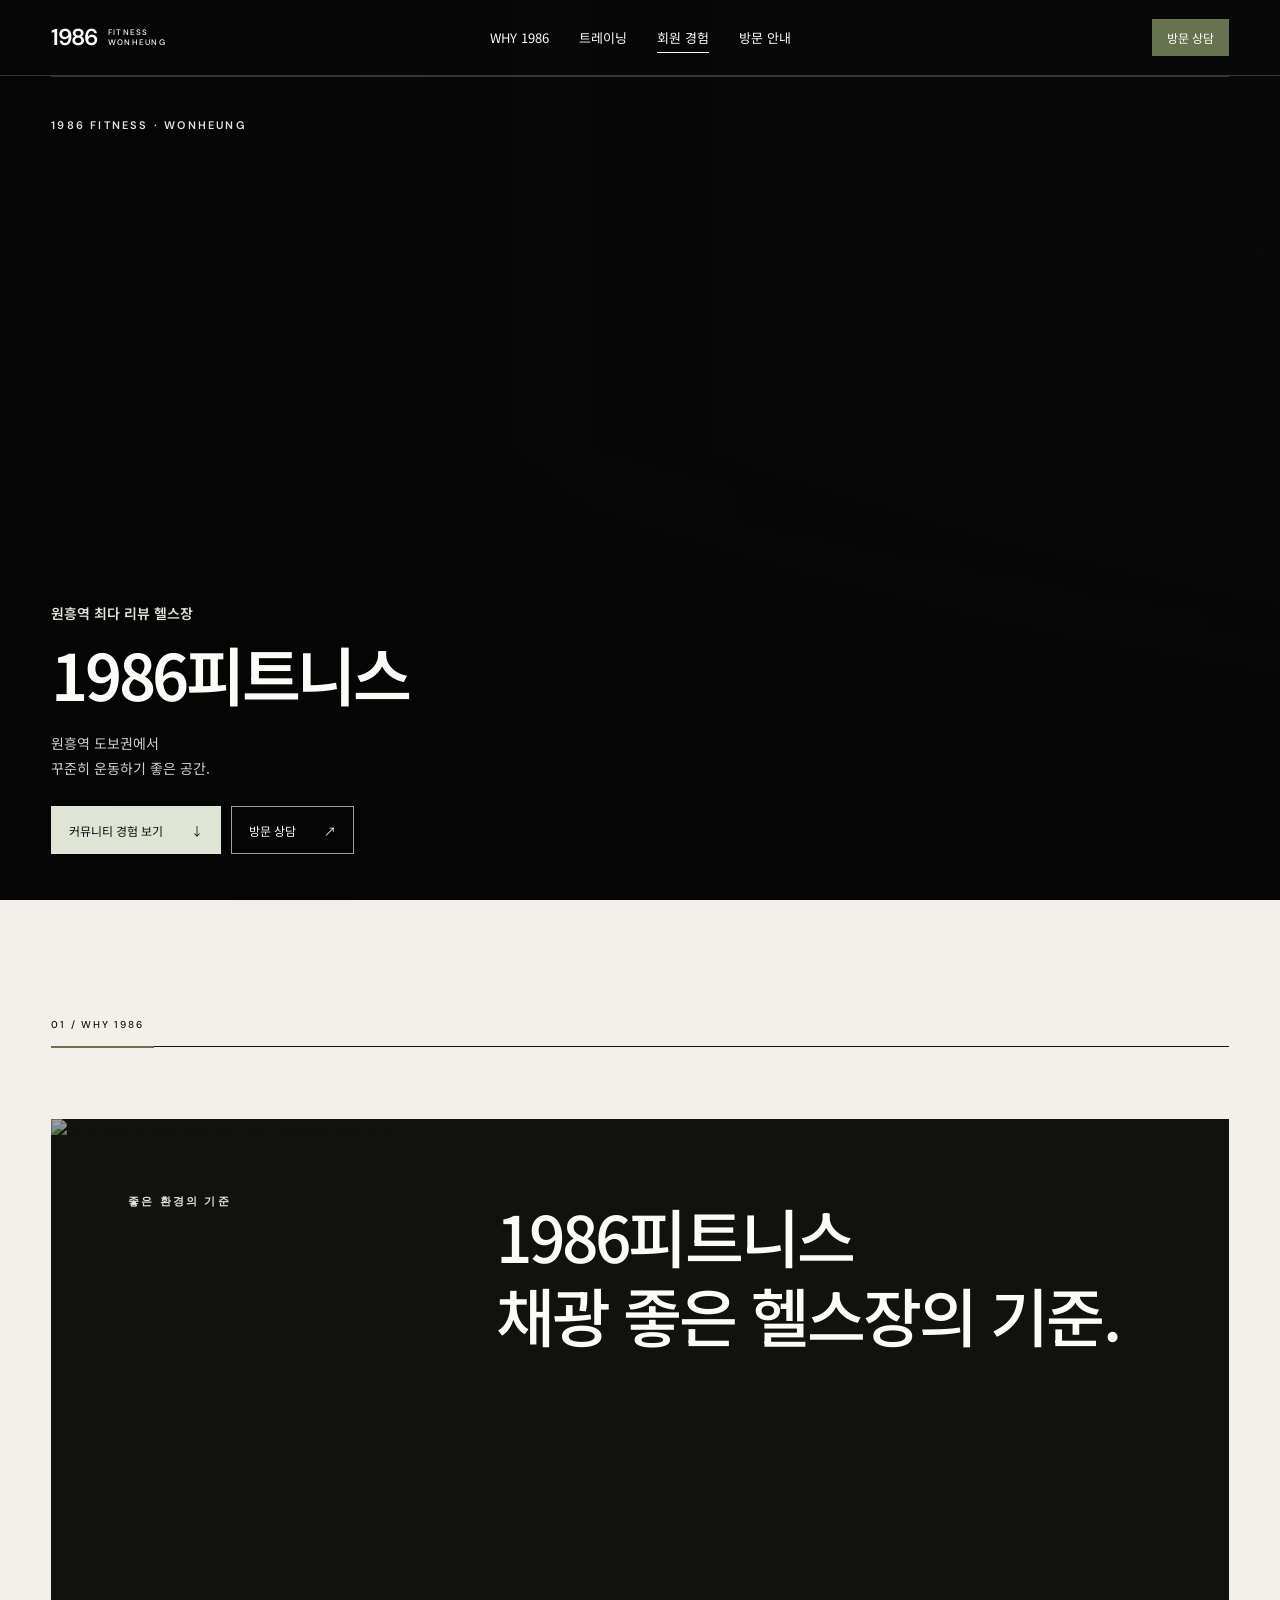
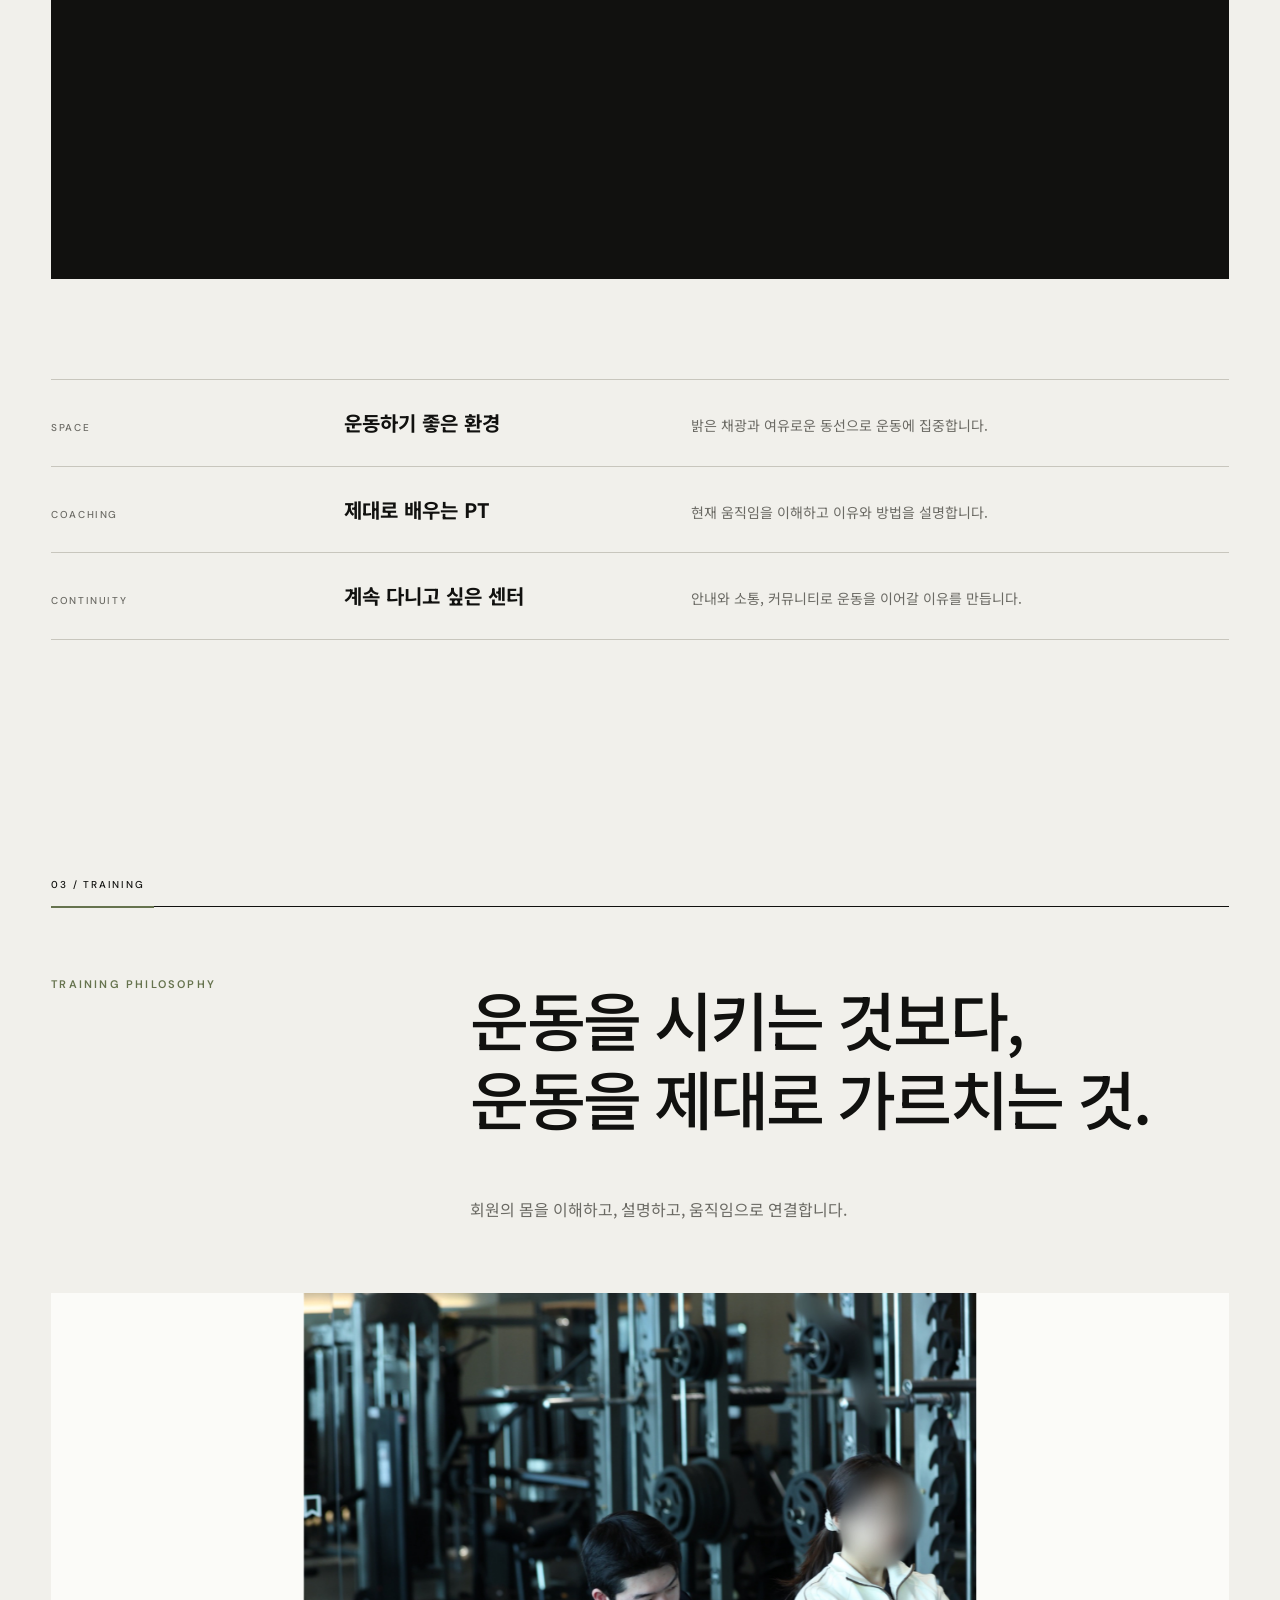
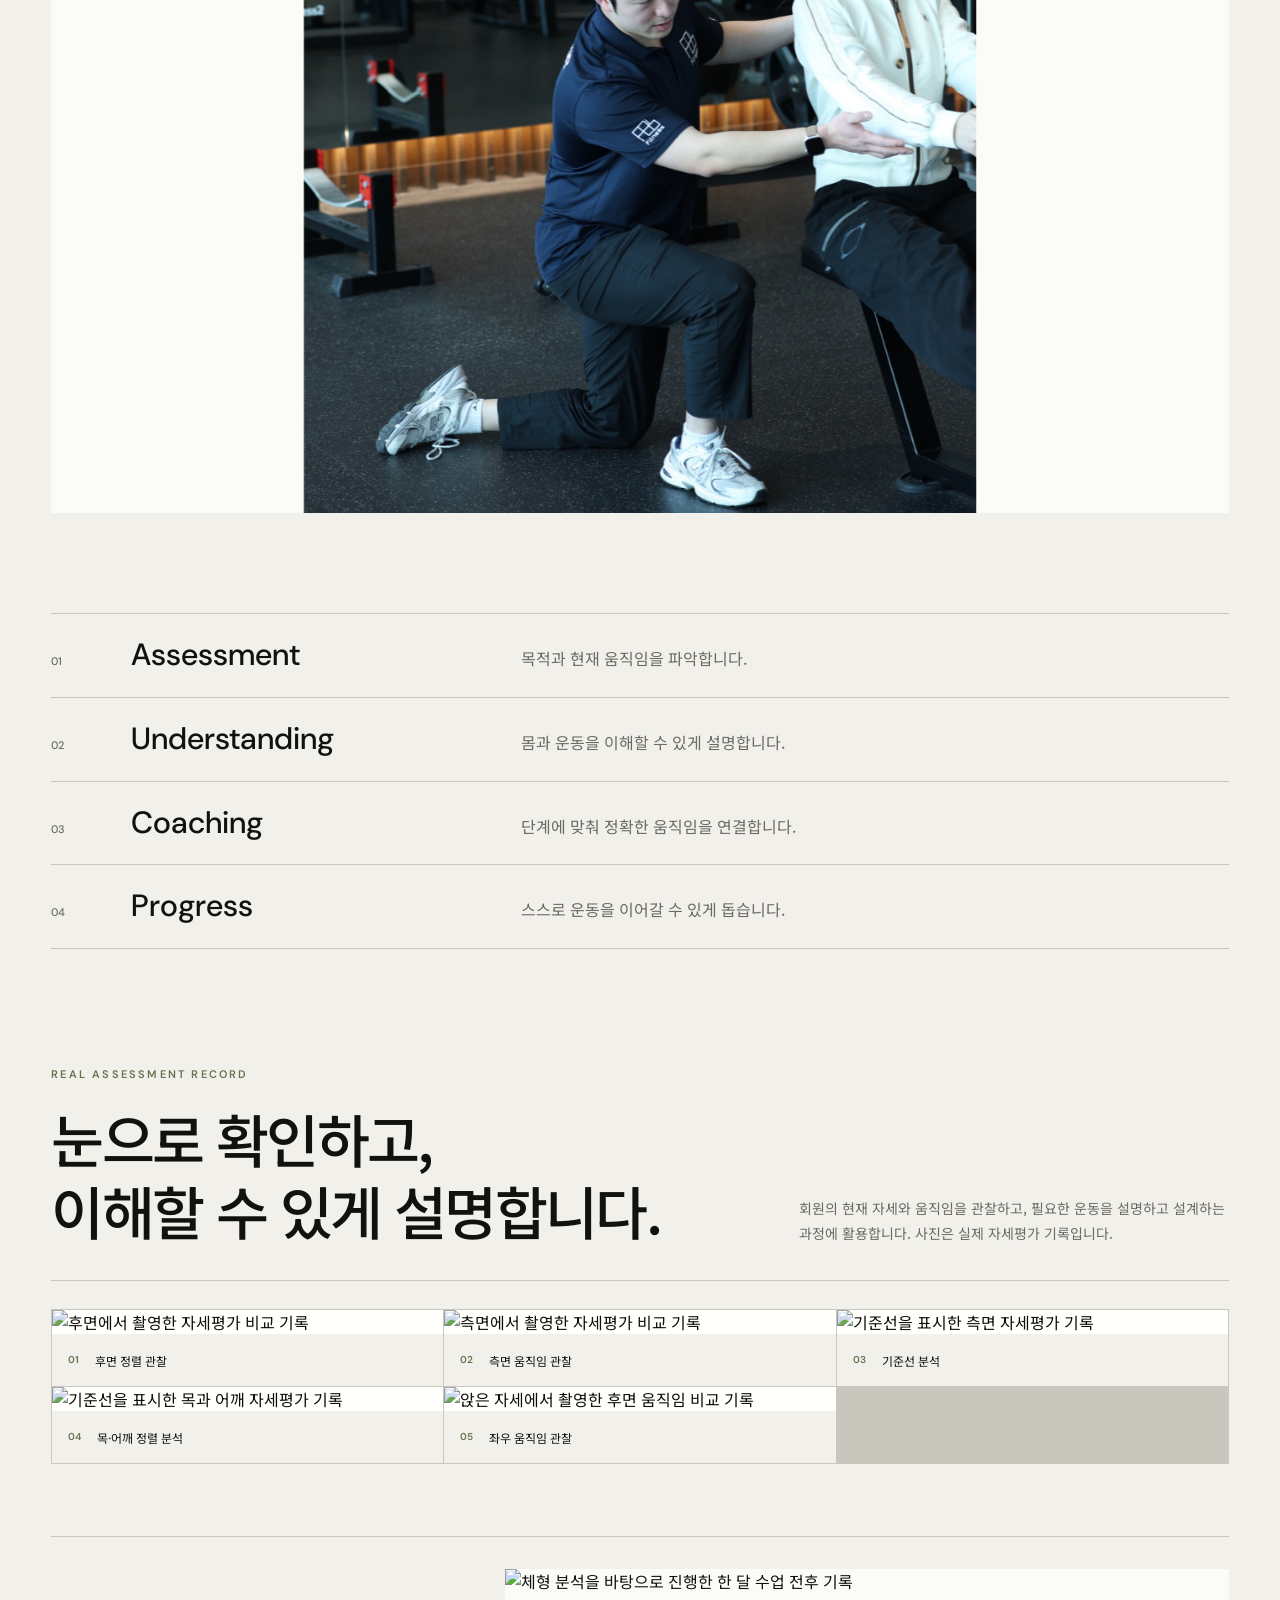
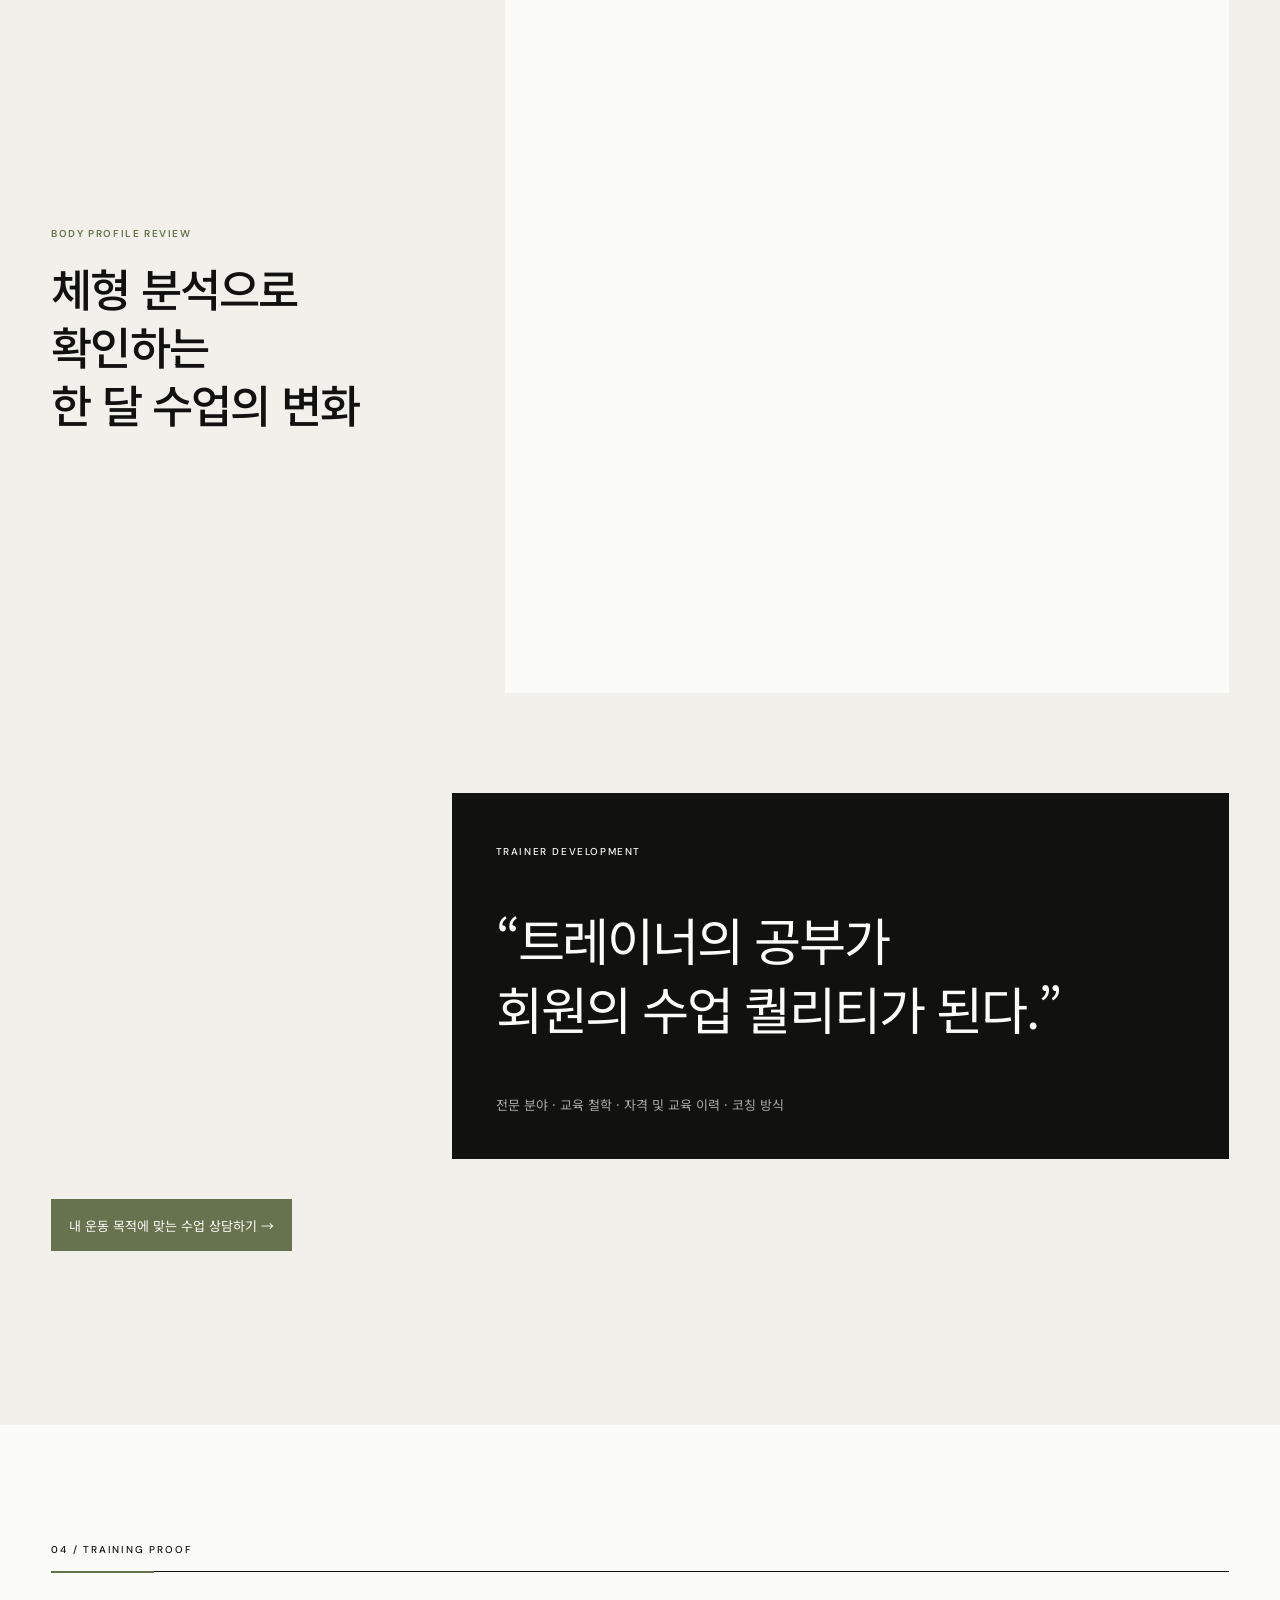
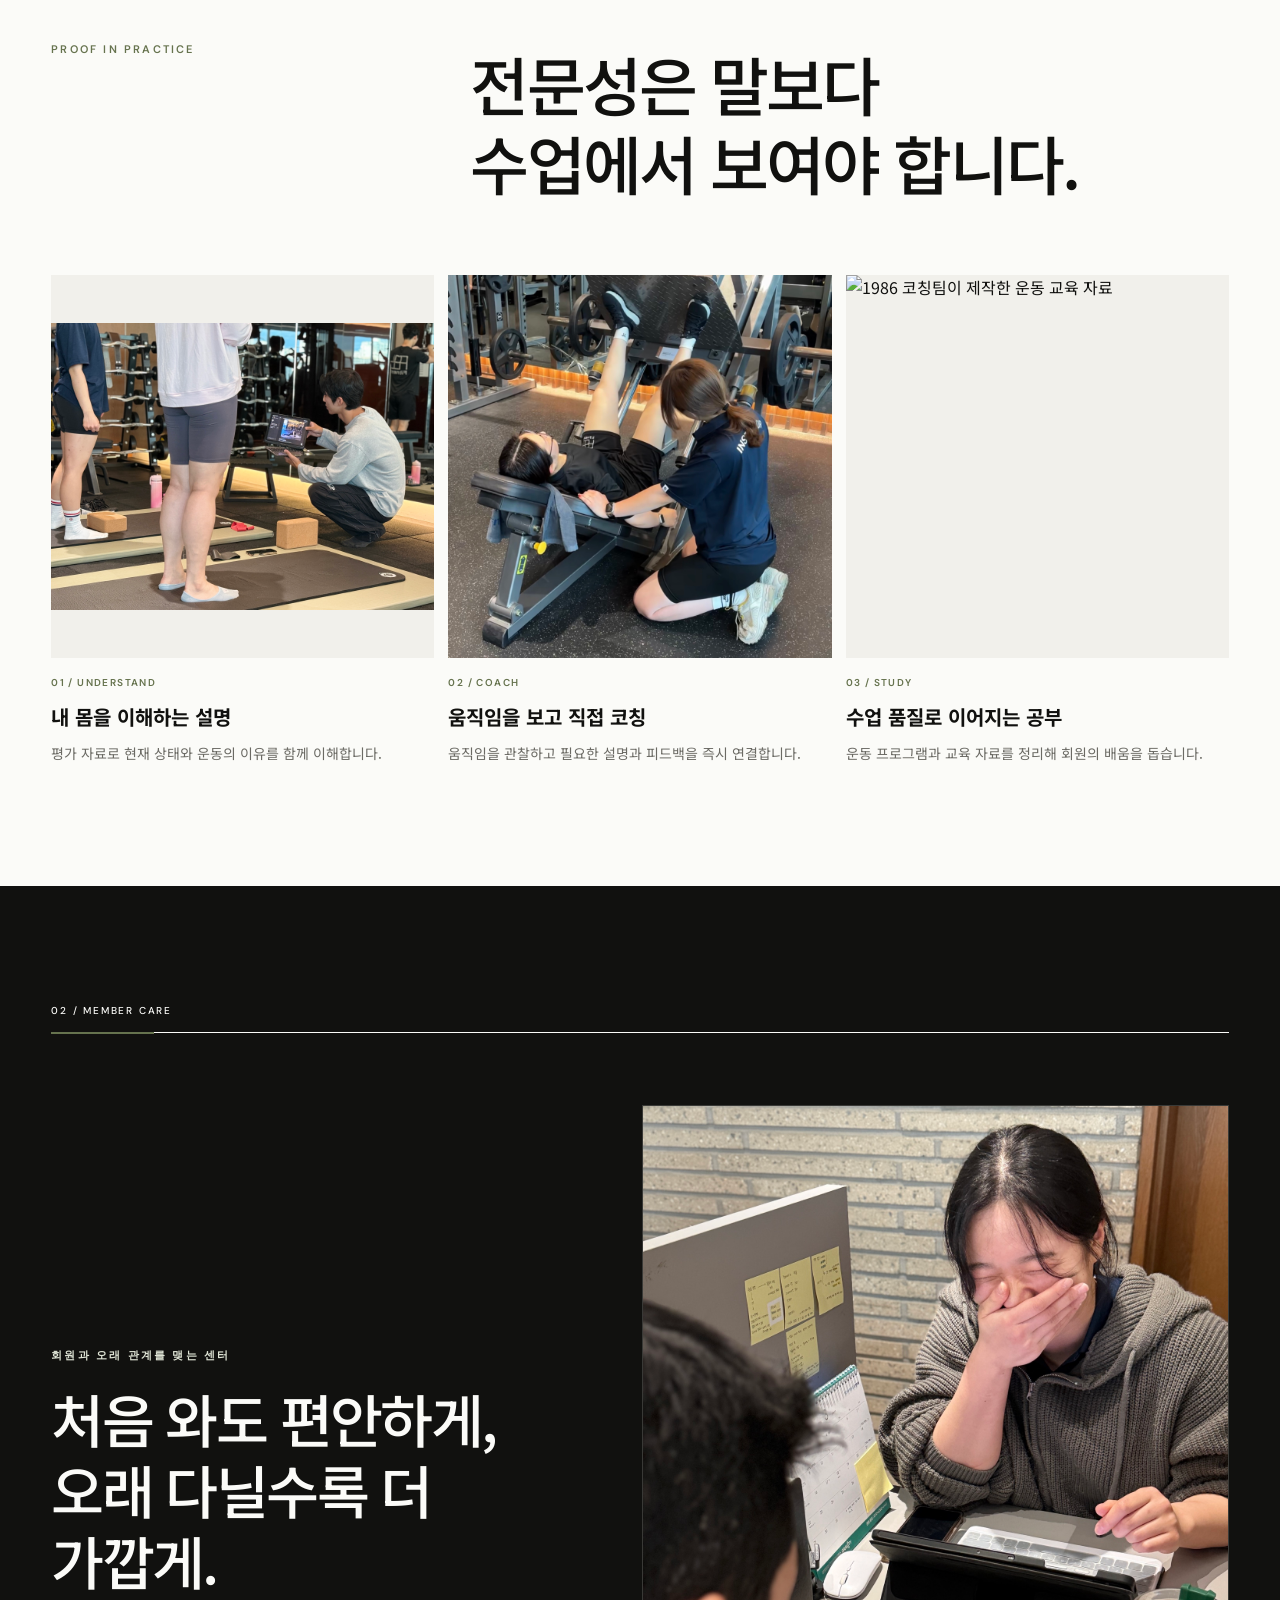
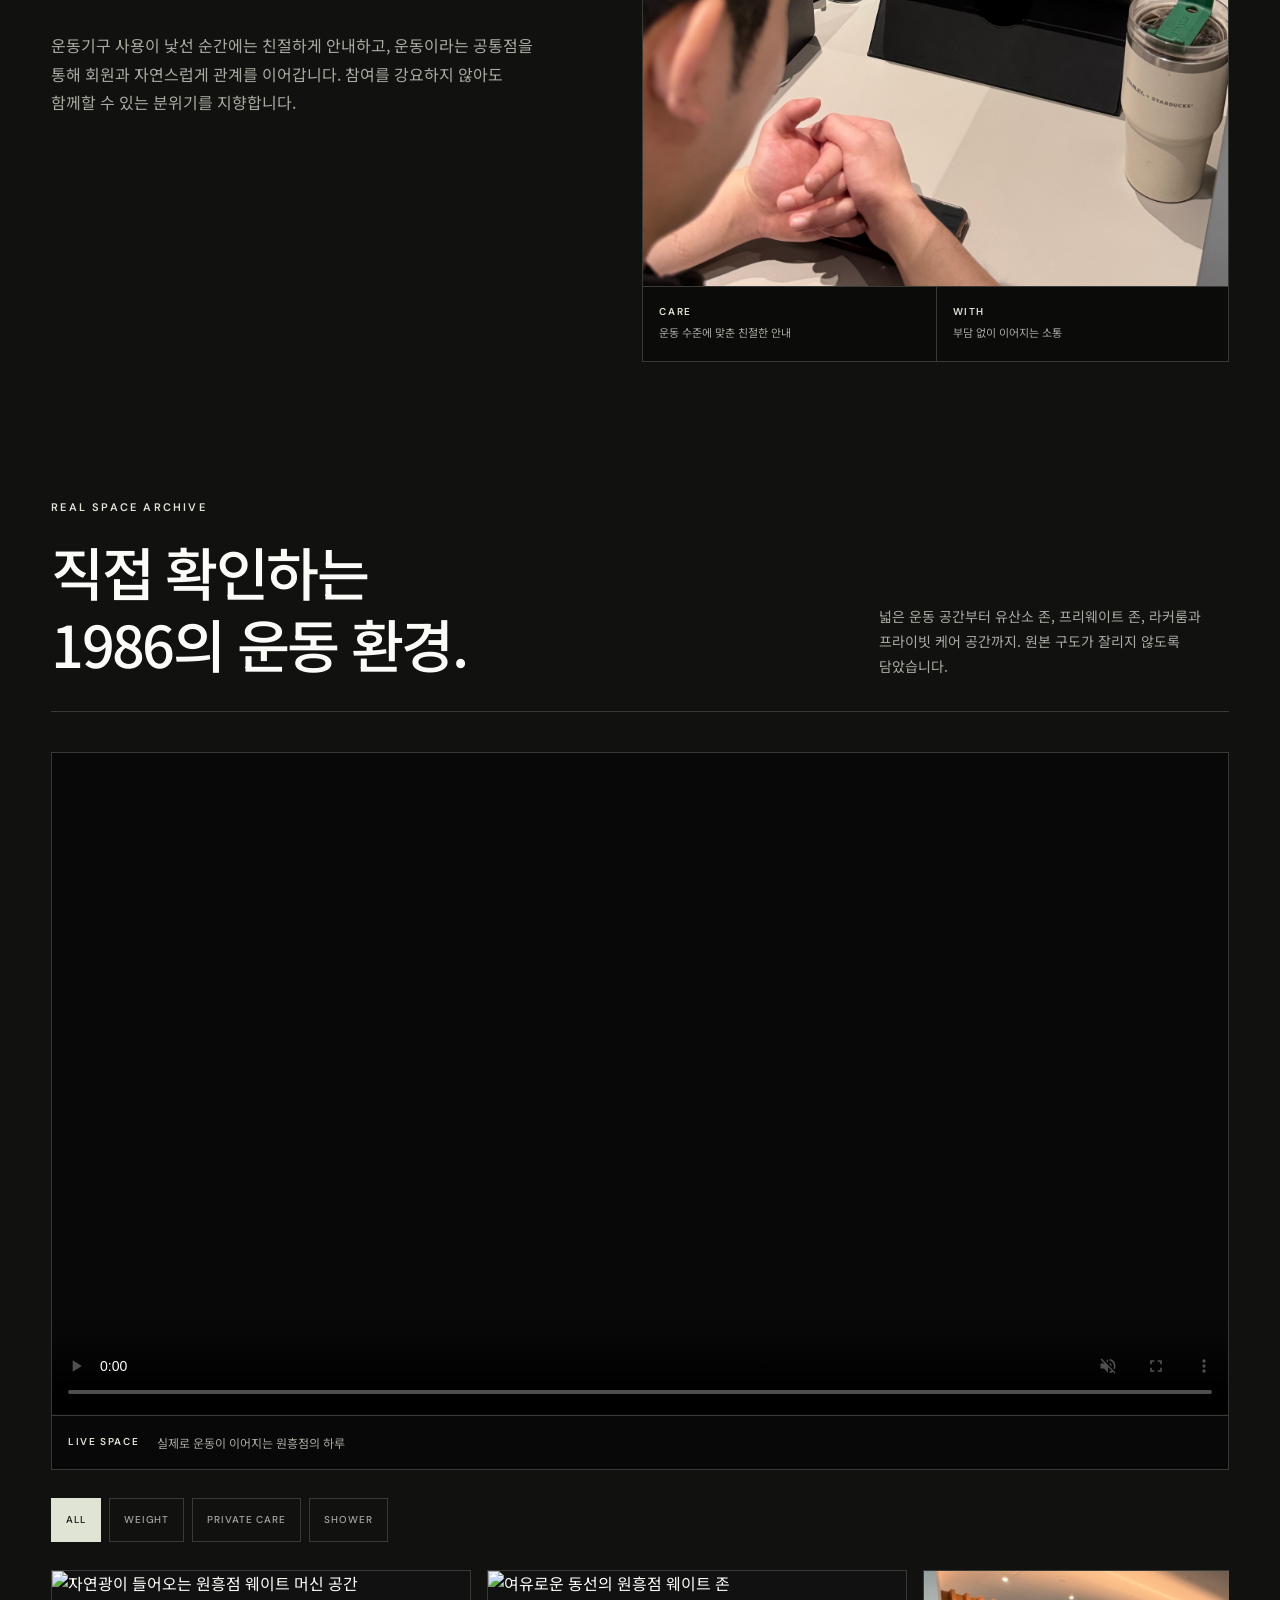
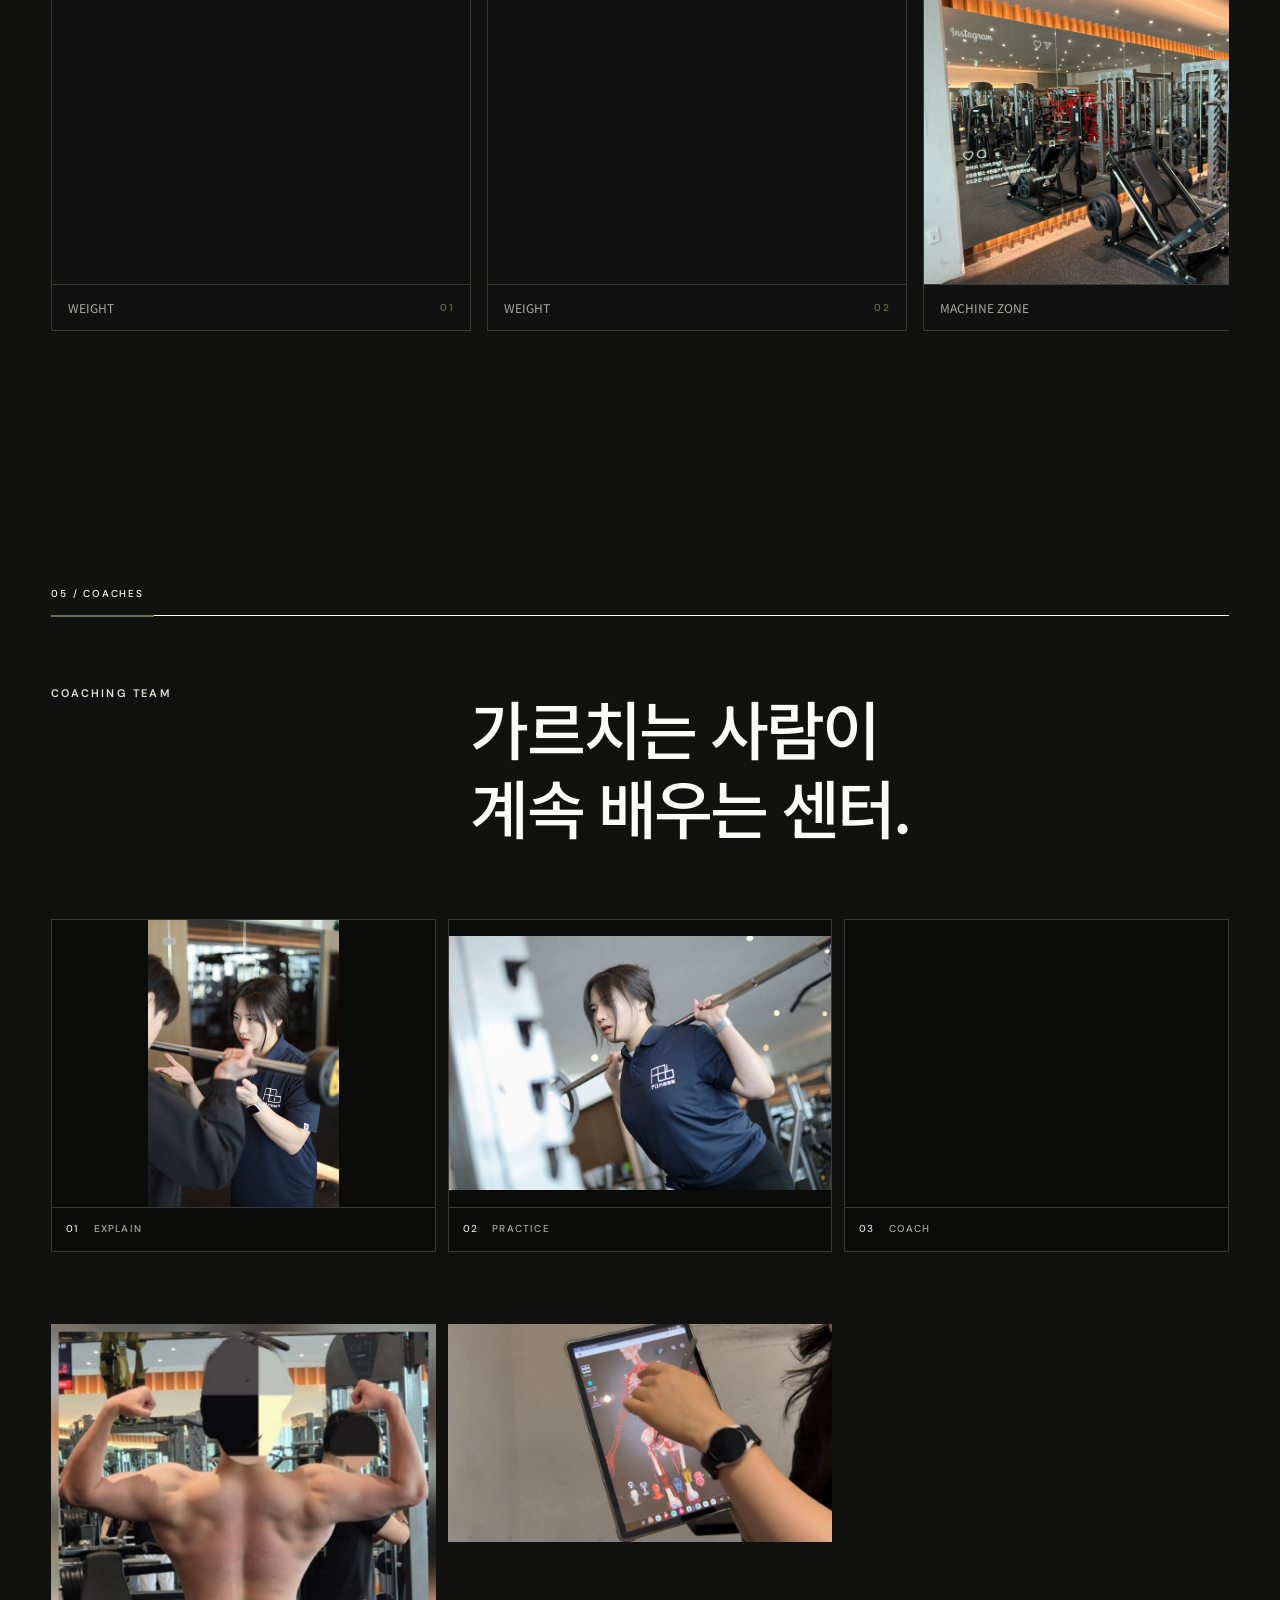
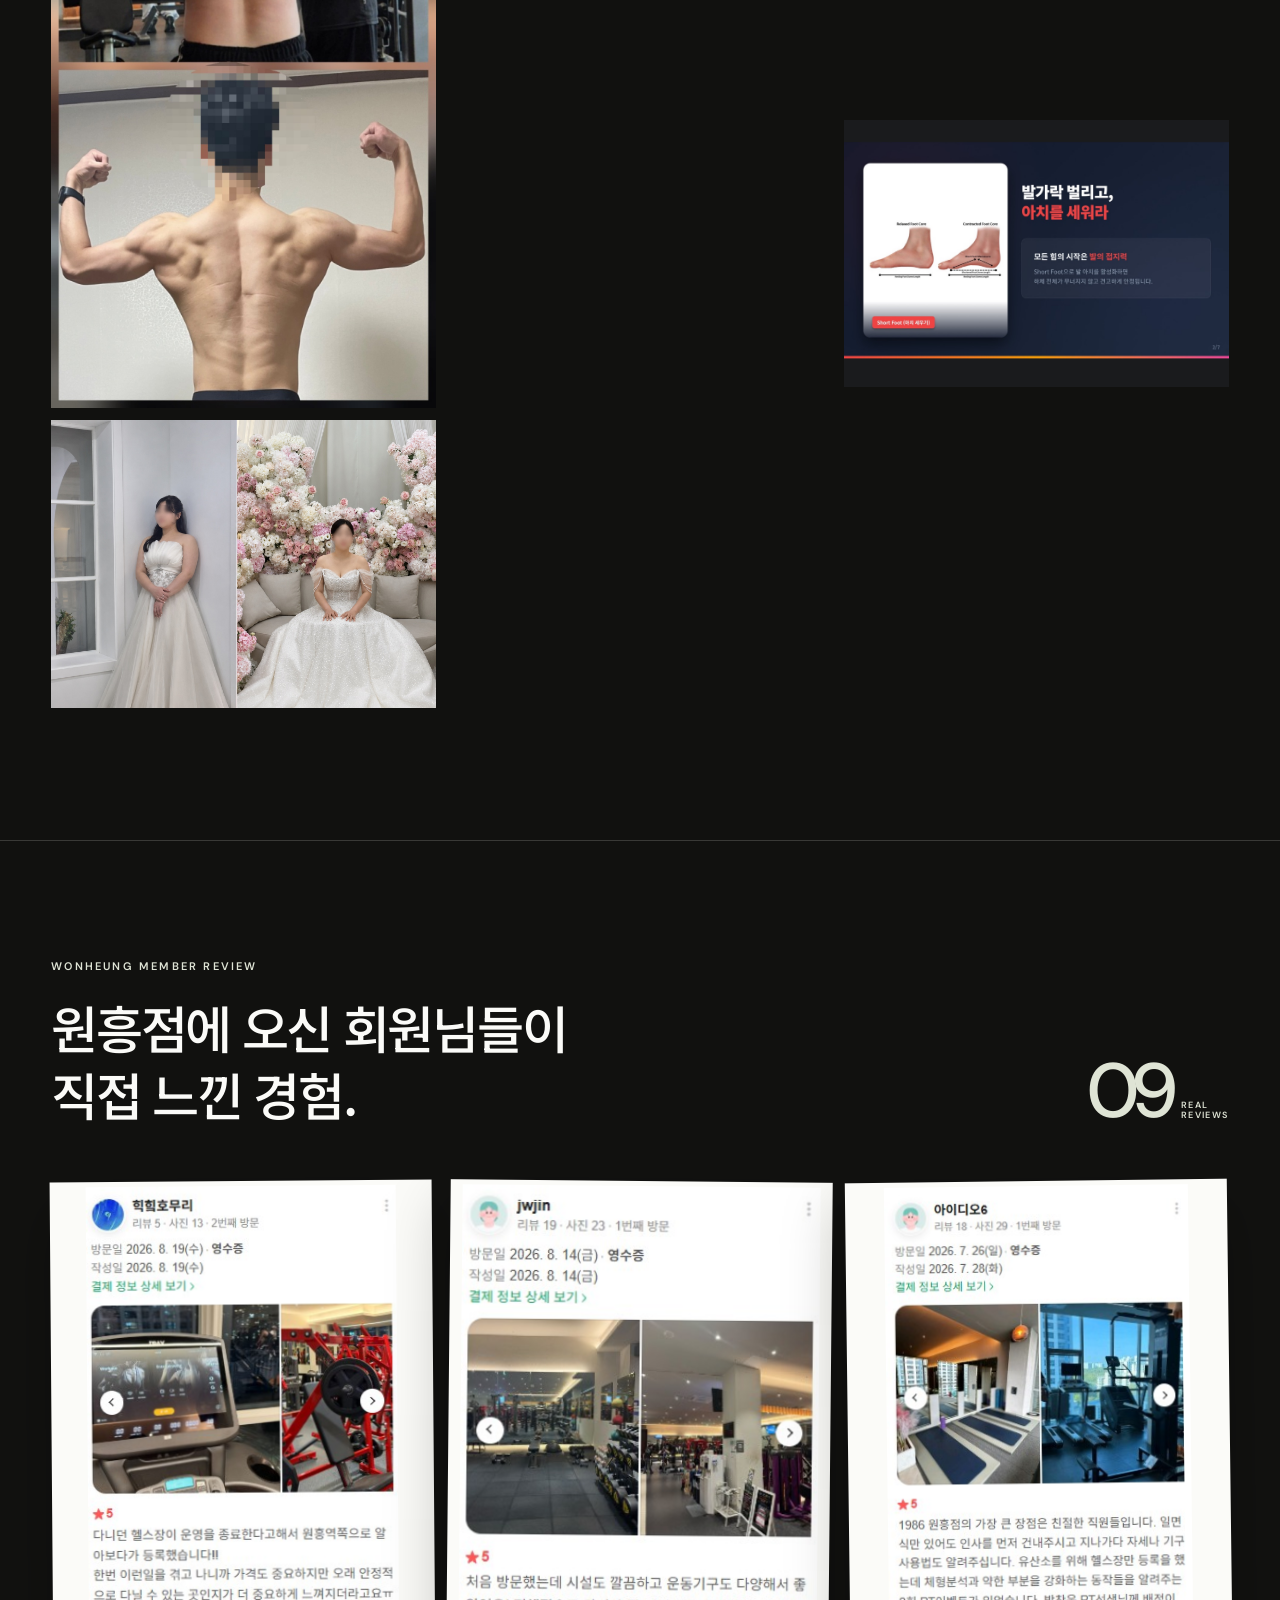
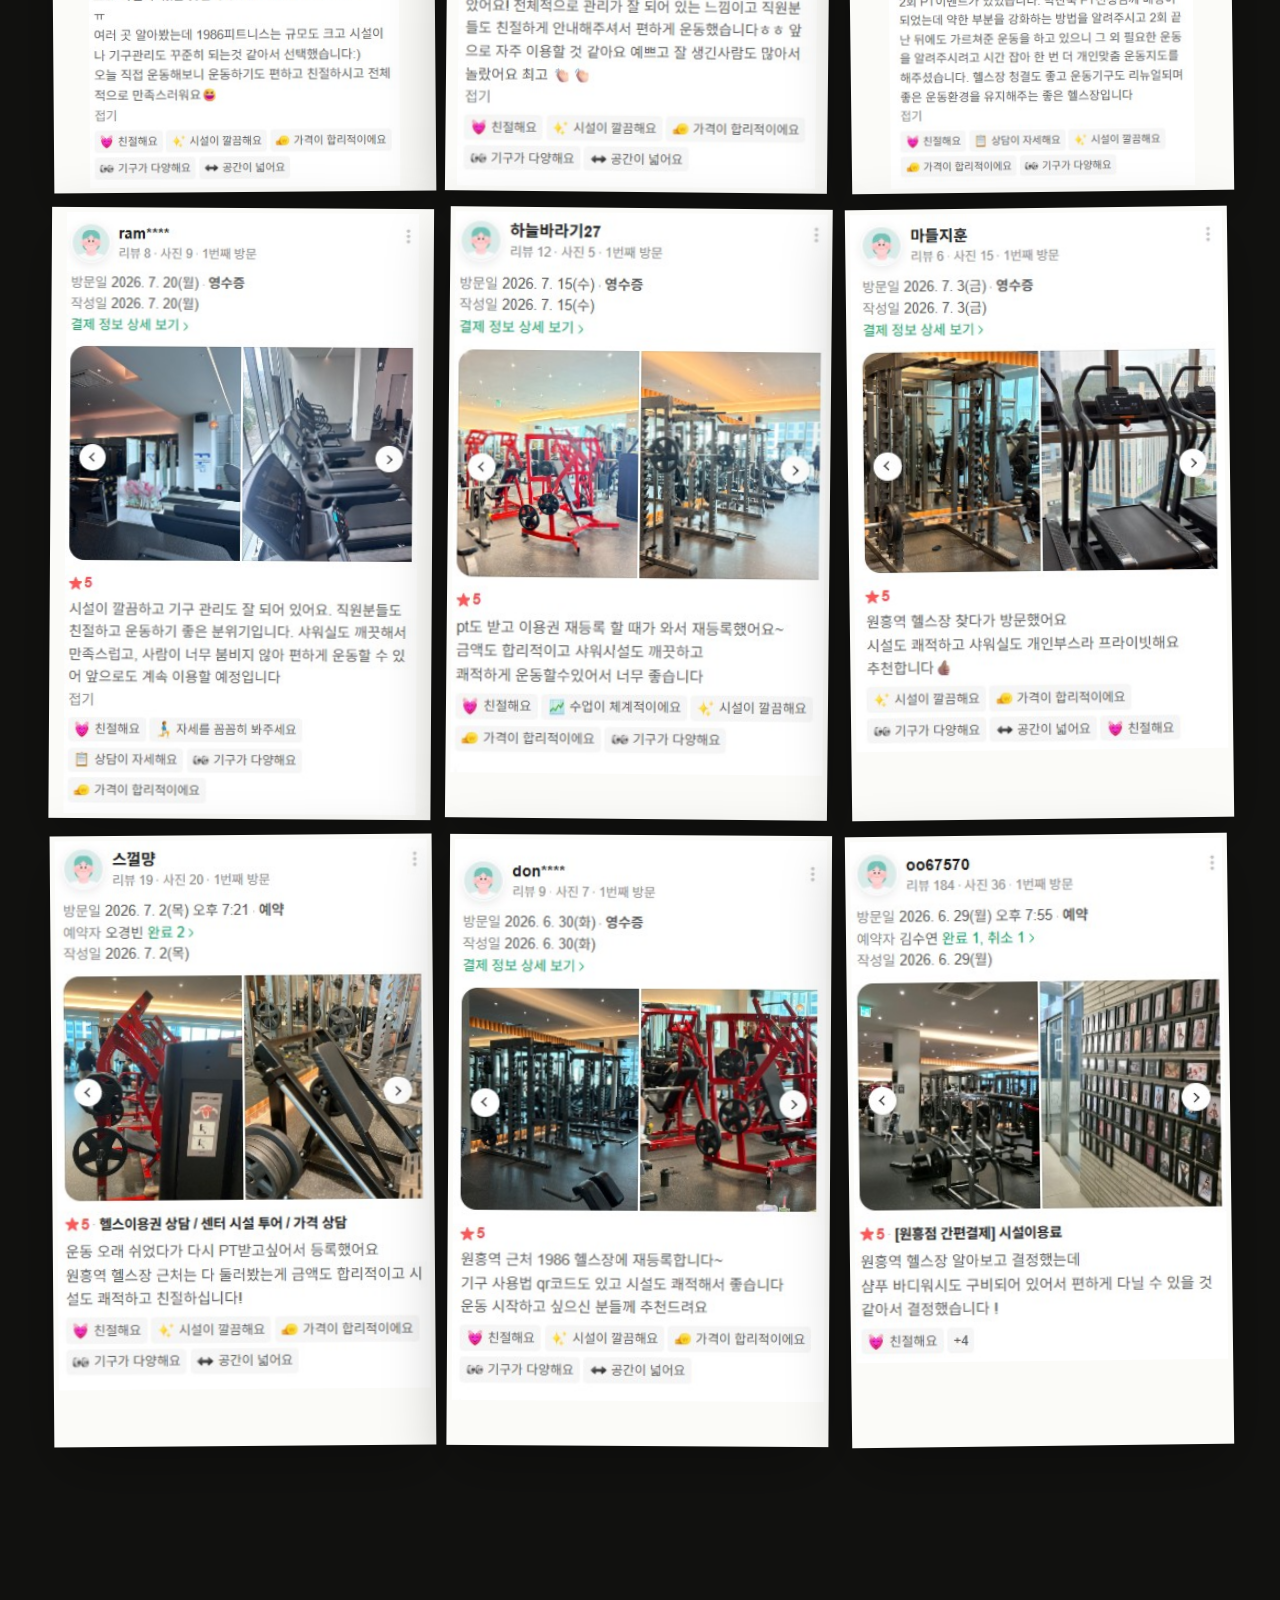
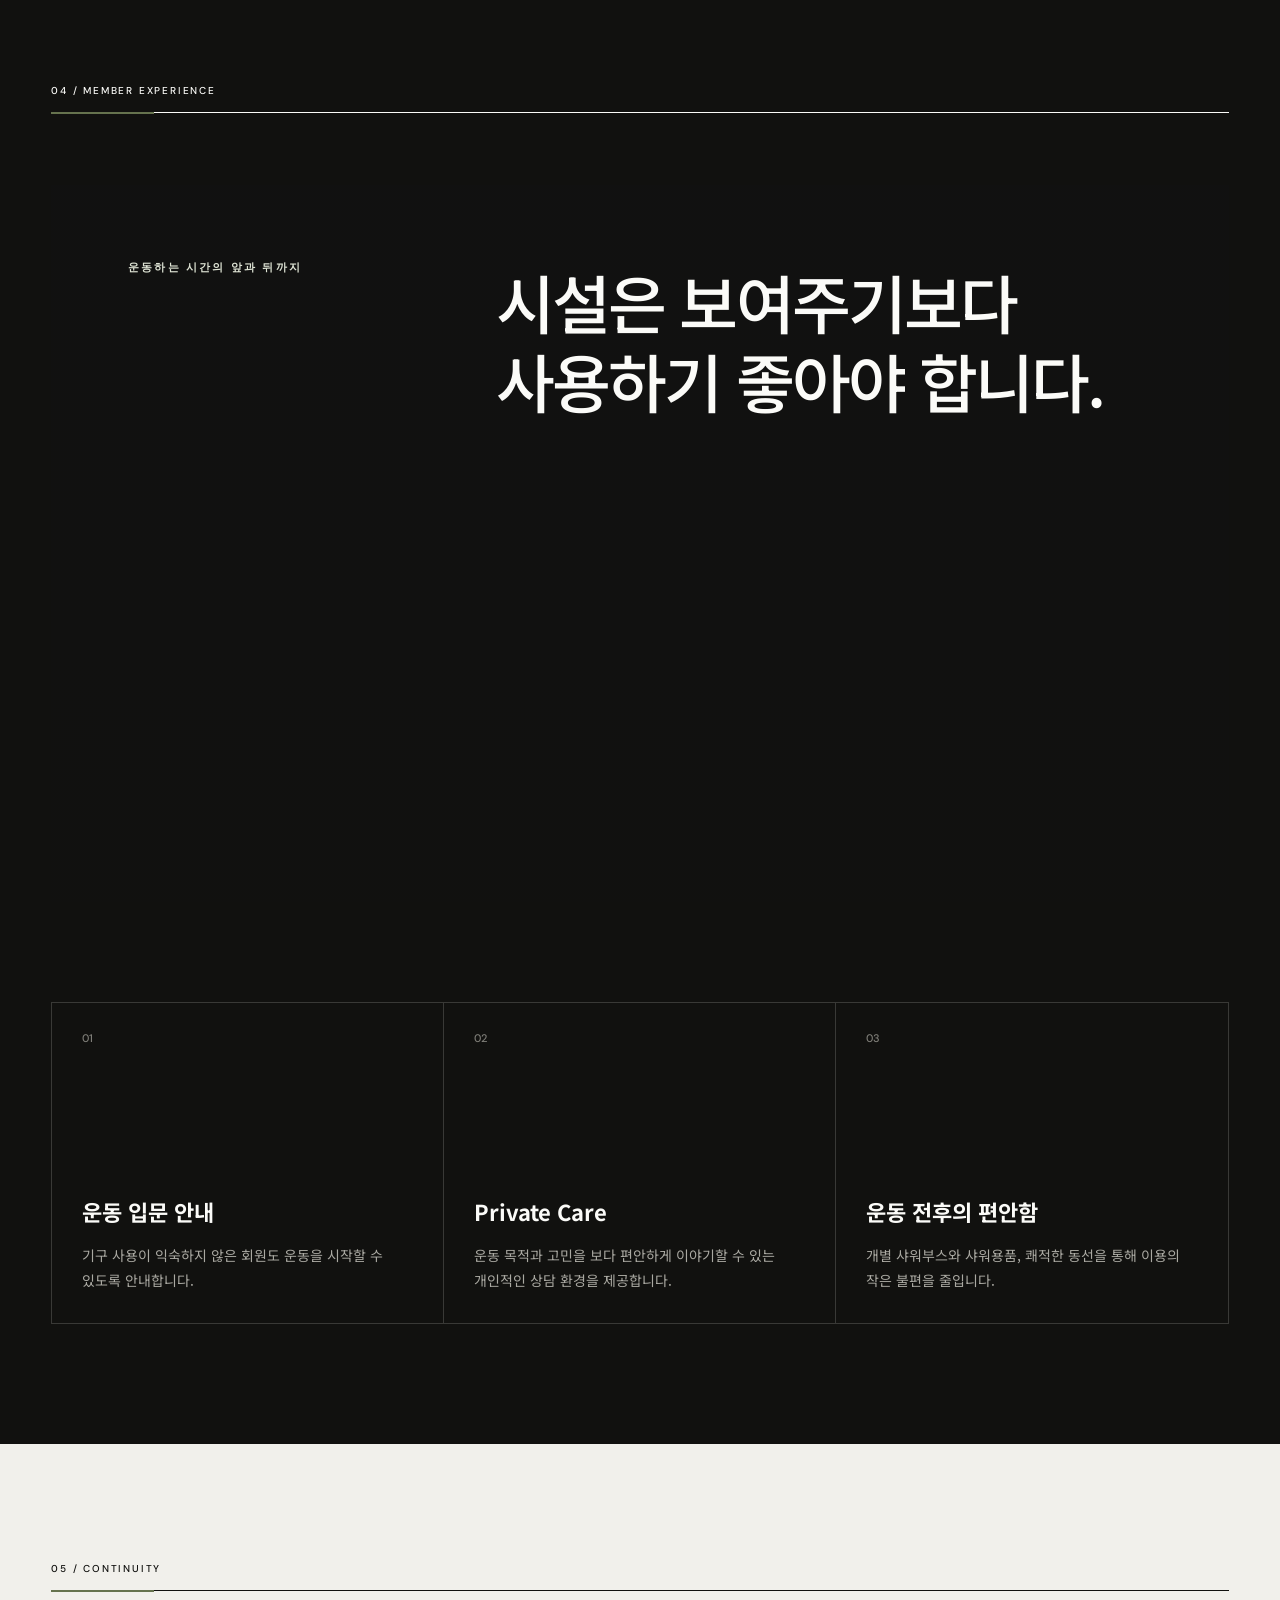
==== index.html @ 1c6200eb "Use Cloudflare Pages as canonical site" ====
<!doctype html>
<html lang="ko">
<head>
  <meta charset="utf-8">
  <meta name="viewport" content="width=device-width, initial-scale=1">
  <meta name="naver-site-verification" content="af4c5465d8c420cf64aeea9d6fac582df2af55f8">
  <meta name="description" content="시설부터 수업까지, 운동을 제대로 할 수 있는 환경. 원흥역 도보권 1986피트니스에서 실제 공간과 PT 코칭 방식을 확인하세요.">
  <meta name="robots" content="index, follow, max-image-preview:large">
  <link rel="canonical" href="https://wonheung-landing.pages.dev/">
  <link rel="image_src" href="https://wonheung-landing.pages.dev/assets/social/1986-wonheung-search.jpg">
  <meta property="og:title" content="느낌좋은 헬스장 1986피트니스 원흥">
  <meta property="og:description" content="좋은 시설에서 운동하고, 필요하면 제대로 배우고, 오래 다니고 싶은 헬스장.">
  <meta property="og:type" content="website">
  <meta property="og:site_name" content="1986피트니스 원흥">
  <meta property="og:locale" content="ko_KR">
  <meta property="og:url" content="https://wonheung-landing.pages.dev/">
  <meta property="og:image" content="https://wonheung-landing.pages.dev/assets/social/1986-wonheung-search.jpg">
  <meta property="og:image:secure_url" content="https://wonheung-landing.pages.dev/assets/social/1986-wonheung-search.jpg">
  <meta property="og:image:type" content="image/jpeg">
  <meta property="og:image:width" content="1200">
  <meta property="og:image:height" content="900">
  <meta property="og:image:alt" content="통창과 다양한 운동기구를 갖춘 1986피트니스 원흥점 실제 시설">
  <meta name="twitter:card" content="summary_large_image">
  <meta name="twitter:title" content="느낌좋은 헬스장 1986피트니스 원흥">
  <meta name="twitter:description" content="시설부터 수업까지, 운동을 제대로 할 수 있는 환경.">
  <meta name="twitter:image" content="https://wonheung-landing.pages.dev/assets/social/1986-wonheung-search.jpg">
  <meta name="twitter:image:alt" content="통창과 다양한 운동기구를 갖춘 1986피트니스 원흥점 실제 시설">
  <meta name="theme-color" content="#11110f">
  <link rel="shortcut icon" href="https://wonheung-landing.pages.dev/favicon.svg" type="image/svg+xml">
  <title>원흥역 헬스장·PT | 1986피트니스 원흥점</title>
  <link rel="stylesheet" href="styles.css?v=42">
  <script type="application/ld+json">
  {
    "@context": "https://schema.org",
    "@graph": [
      {
        "@type": "WebSite",
        "@id": "https://wonheung-landing.pages.dev/#website",
        "url": "https://wonheung-landing.pages.dev/",
        "name": "1986피트니스 원흥점",
        "inLanguage": "ko-KR"
      },
      {
        "@type": "ImageObject",
        "@id": "https://wonheung-landing.pages.dev/#primaryimage",
        "url": "https://wonheung-landing.pages.dev/assets/social/1986-wonheung-search.jpg",
        "contentUrl": "https://wonheung-landing.pages.dev/assets/social/1986-wonheung-search.jpg",
        "width": 1200,
        "height": 900,
        "caption": "통창과 다양한 운동기구를 갖춘 1986피트니스 원흥점 실제 시설"
      },
      {
        "@type": "WebPage",
        "@id": "https://wonheung-landing.pages.dev/#webpage",
        "url": "https://wonheung-landing.pages.dev/",
        "name": "원흥역 헬스장·PT | 1986피트니스 원흥점",
        "description": "시설부터 수업까지, 운동을 제대로 할 수 있는 환경. 원흥역 도보권 1986피트니스에서 실제 공간과 PT 코칭 방식을 확인하세요.",
        "isPartOf": { "@id": "https://wonheung-landing.pages.dev/#website" },
        "primaryImageOfPage": { "@id": "https://wonheung-landing.pages.dev/#primaryimage" },
        "thumbnailUrl": "https://wonheung-landing.pages.dev/assets/social/1986-wonheung-search.jpg",
        "inLanguage": "ko-KR"
      },
      {
        "@type": "HealthClub",
        "@id": "https://wonheung-landing.pages.dev/#healthclub",
        "name": "1986피트니스 원흥점",
        "url": "https://wonheung-landing.pages.dev/",
        "image": { "@id": "https://wonheung-landing.pages.dev/#primaryimage" },
        "telephone": "+82-31-965-1986",
        "address": {
          "@type": "PostalAddress",
          "streetAddress": "삼송로 12 반도유스퀘어 10층",
          "addressLocality": "고양시 덕양구",
          "addressRegion": "경기도",
          "addressCountry": "KR"
        },
        "sameAs": [
          "https://map.naver.com/p/entry/place/1924563634",
          "http://pf.kakao.com/_TAsAb"
        ]
      }
    ]
  }
  </script>
  <script src="data/site-config.js?v=2" defer></script><script src="data/trainers.js?v=7" defer></script><script src="data/gallery.js?v=2" defer></script><script src="script.js?v=24" defer></script>
</head>
<body>
  <a class="skip-link" href="#main">본문으로 바로가기</a>
  <div class="page-progress" aria-hidden="true"><span data-page-progress></span></div>

  <header class="site-header" data-header>
    <a class="brand" href="#top" aria-label="1986피트니스 원흥점 홈">
      <span class="brand-mark">1986</span>
      <span class="brand-branch">FITNESS<br>WONHEUNG</span>
    </a>
    <nav class="desktop-nav" aria-label="주요 메뉴">
      <a href="#why">WHY 1986</a>
      <a href="#training">트레이닝</a>
      <a href="#experience">회원 경험</a>
      <a href="#visit">방문 안내</a>
    </nav>
    <a class="header-cta" data-consult data-event="visit_consultation" href="#visit">방문 상담</a>
  </header>

  <main id="main">
    <section class="hero hero-community" id="top" aria-labelledby="hero-title">
      <div class="hero-motion-media" aria-hidden="true">
        <img src="assets/hero/hero-main.png" alt="" width="1672" height="941" fetchpriority="high" decoding="async">
      </div>
      <p class="eyebrow hero-community-eyebrow">1986 FITNESS · WONHEUNG</p>
      <div class="hero-community-copy">
        <p class="hero-community-proof">원흥역 최다 리뷰 헬스장</p>
        <h1 id="hero-title">1986피트니스</h1>
        <p class="hero-community-description">원흥역 도보권에서<br>꾸준히 운동하기 좋은 공간.</p>
        <div class="hero-community-actions">
          <a class="hero-community-primary" href="#experience">커뮤니티 경험 보기 <span aria-hidden="true">↓</span></a>
          <a class="hero-community-secondary" data-consult data-event="hero_consultation" href="#visit">방문 상담 <span aria-hidden="true">↗</span></a>
        </div>
      </div>
    </section>

    <section class="why section" id="why" aria-labelledby="why-title">
      <div class="section-index">01 / WHY 1986</div>
      <div class="why-feature">
        <div class="section-heading">
          <p class="eyebrow">좋은 환경의 기준</p>
          <h2 id="why-title">1986피트니스<br>채광 좋은 헬스장의 기준.</h2>
        </div>
        <figure class="why-visual">
          <img src="assets/facility/good-environment.png" alt="통창 앞에 러닝머신이 놓인 밝고 쾌적한 운동 환경" width="1254" height="1254" loading="lazy">
        </figure>
      </div>
      <div class="principles" role="list">
        <article class="principle" role="listitem">
          <span>SPACE</span><h3>운동하기 좋은 환경</h3><p>밝은 채광과 여유로운 동선으로 운동에 집중합니다.</p>
        </article>
        <article class="principle" role="listitem">
          <span>COACHING</span><h3>제대로 배우는 PT</h3><p>현재 움직임을 이해하고 이유와 방법을 설명합니다.</p>
        </article>
        <article class="principle" role="listitem">
          <span>CONTINUITY</span><h3>계속 다니고 싶은 센터</h3><p>안내와 소통, 커뮤니티로 운동을 이어갈 이유를 만듭니다.</p>
        </article>
      </div>
    </section>

    <section class="space section section-dark" id="space" aria-labelledby="space-title">
      <div class="section-index">02 / MEMBER CARE</div>
      <div class="space-stage">
        <div class="space-copy">
          <p class="eyebrow">회원과 오래 관계를 맺는 센터</p>
          <h2 id="space-title">처음 와도 편안하게,<br>오래 다닐수록 더 가깝게.</h2>
          <p>운동기구 사용이 낯선 순간에는 친절하게 안내하고, 운동이라는 공통점을 통해 회원과 자연스럽게 관계를 이어갑니다. 참여를 강요하지 않아도 함께할 수 있는 분위기를 지향합니다.</p>
        </div>
        <figure class="area-diagram member-care-visual">
          <img src="assets/consultation/visit-consultation.jpeg" alt="1986피트니스 원흥점에서 회원과 편안하게 이야기를 나누는 상담 장면" width="1500" height="2000" loading="lazy" decoding="async">
          <figcaption>
            <span><strong>CARE</strong>운동 수준에 맞춘 친절한 안내</span>
            <span><strong>WITH</strong>부담 없이 이어지는 소통</span>
          </figcaption>
        </figure>
      </div>
      <div class="member-reviews" aria-labelledby="member-reviews-title">
        <div class="member-reviews-head">
          <div>
            <p class="eyebrow">Wonheung member review</p>
            <h3 id="member-reviews-title">원흥점에 오신 회원님들이<br>직접 느낀 경험.</h3>
          </div>
          <p class="review-count"><strong>09</strong><span>REAL<br>REVIEWS</span></p>
        </div>
        <div class="member-review-grid" aria-label="원흥점 실제 회원 리뷰">
          <figure class="member-review-card">
            <img src="assets/reviews/member-review-2026-01.jpeg" alt="시설과 가격, 친절한 안내에 만족한 원흥점 실제 회원 리뷰" width="335" height="649" loading="lazy" decoding="async">
          </figure>
          <figure class="member-review-card">
            <img src="assets/reviews/member-review-2026-02.jpeg" alt="깔끔한 시설과 다양한 운동기구, 친절한 안내를 담은 실제 회원 리뷰" width="337" height="566" loading="lazy" decoding="async">
          </figure>
          <figure class="member-review-card">
            <img src="assets/reviews/member-review-2026-03.jpeg" alt="체계적인 PT와 자세한 운동 설명에 만족한 실제 회원 리뷰" width="344" height="679" loading="lazy" decoding="async">
          </figure>
          <figure class="member-review-card">
            <img src="assets/reviews/member-review-2026-04.jpeg" alt="깨끗한 샤워실과 쾌적한 운동 분위기를 담은 실제 회원 리뷰" width="334" height="570" loading="lazy" decoding="async">
          </figure>
          <figure class="member-review-card">
            <img src="assets/reviews/member-review-2026-05.jpeg" alt="합리적인 이용료와 쾌적한 시설에 만족한 재등록 회원 리뷰" width="334" height="504" loading="lazy" decoding="async">
          </figure>
          <figure class="member-review-card">
            <img src="assets/reviews/member-review-2026-06.jpeg" alt="프라이빗한 샤워실과 넓은 운동 공간을 추천한 실제 회원 리뷰" width="343" height="495" loading="lazy" decoding="async">
          </figure>
          <figure class="member-review-card">
            <img src="assets/reviews/member-review-2026-07.jpeg" alt="합리적인 가격과 쾌적한 시설을 소개한 실제 회원 리뷰" width="338" height="499" loading="lazy" decoding="async">
          </figure>
          <figure class="member-review-card">
            <img src="assets/reviews/member-review-2026-08.jpeg" alt="다양한 기구와 넓은 공간을 추천한 실제 회원 리뷰" width="340" height="513" loading="lazy" decoding="async">
          </figure>
          <figure class="member-review-card">
            <img src="assets/reviews/member-review-2026-09.jpeg" alt="편리한 부대시설과 웨이트 공간에 만족한 실제 회원 리뷰" width="334" height="468" loading="lazy" decoding="async">
          </figure>
        </div>
      </div>
      <div class="facility-archive" aria-labelledby="facility-archive-title">
        <div class="facility-archive-head">
          <div>
            <p class="eyebrow">Real space archive</p>
            <h3 id="facility-archive-title">직접 확인하는<br>1986의 운동 환경.</h3>
          </div>
          <p>넓은 운동 공간부터 유산소 존, 프리웨이트 존, 라커룸과 프라이빗 케어 공간까지. 원본 구도가 잘리지 않도록 담았습니다.</p>
        </div>
        <figure class="facility-video">
          <video autoplay muted loop playsinline controls preload="metadata" poster="assets/video/center-tour-poster.png" aria-label="회원들이 실제로 운동 중인 1986피트니스 원흥점 영상">
            <source src="assets/video/center-tour-clean.mp4" type="video/mp4">
            브라우저에서 영상을 재생할 수 없습니다.
          </video>
          <figcaption><span>LIVE SPACE</span> 실제로 운동이 이어지는 원흥점의 하루</figcaption>
        </figure>
        <div class="facility-rail" aria-label="1986피트니스 원흥점 시설 사진">
          <figure class="facility-card"><img src="assets/facility/facility-003.jpeg" alt="자연광이 들어오는 다양한 웨이트 머신 공간" loading="lazy" decoding="async"><figcaption>머신 존 <span>01</span></figcaption></figure>
          <figure class="facility-card"><img src="assets/facility/facility-004.jpeg" alt="여유로운 동선을 갖춘 웨이트 공간" loading="lazy" decoding="async"><figcaption>웨이트 동선 <span>02</span></figcaption></figure>
          <figure class="facility-card"><img src="assets/facility/facility-005.jpeg" alt="여러 종류의 웨이트 머신이 배치된 운동 공간" loading="lazy" decoding="async"><figcaption>머신 라인 <span>03</span></figcaption></figure>
          <figure class="facility-card"><img src="assets/facility/facility-007.jpeg" alt="레드 포인트 머신과 넓은 바닥 동선이 보이는 웨이트 존" loading="lazy" decoding="async"><figcaption>웨이트 존 <span>04</span></figcaption></figure>
          <figure class="facility-card"><img src="assets/facility/facility-021.jpeg" alt="거울 앞에 다양한 웨이트 머신이 정돈된 원흥점 머신 존" loading="lazy" decoding="async"><figcaption>머신 존 <span>05</span></figcaption></figure>
          <figure class="facility-card"><img src="assets/facility/facility-022.jpeg" alt="조명과 전면 거울이 설치된 원흥점 프리웨이트 공간" loading="lazy" decoding="async"><figcaption>프리웨이트 <span>06</span></figcaption></figure>
          <figure class="facility-card"><img src="assets/facility/facility-023.jpeg" alt="통창과 다양한 근력 운동 기구가 보이는 원흥점 웨이트 플로어" loading="lazy" decoding="async"><figcaption>웨이트 플로어 <span>07</span></figcaption></figure>
          <figure class="facility-card"><img src="assets/facility/facility-024.jpeg" alt="레드 프리미엄 머신이 배치된 원흥점 웨이트 공간" loading="lazy" decoding="async"><figcaption>프리미엄 머신 <span>08</span></figcaption></figure>
          <figure class="facility-card"><img src="assets/facility/facility-008.jpeg" alt="케이블 머신과 거울이 배치된 운동 공간" loading="lazy" decoding="async"><figcaption>케이블 존 <span>09</span></figcaption></figure>
          <figure class="facility-card"><img src="assets/facility/facility-009.jpeg" alt="운동 평가와 관리를 위한 프라이빗 케어 공간" loading="lazy" decoding="async"><figcaption>프라이빗 케어 <span>10</span></figcaption></figure>
          <figure class="facility-card"><img src="assets/facility/facility-010.jpeg" alt="개인 라커와 개별 샤워 공간으로 이어지는 동선" loading="lazy" decoding="async"><figcaption>라커 및 샤워 동선 <span>11</span></figcaption></figure>
          <figure class="facility-card"><img src="assets/facility/facility-011.jpeg" alt="칸막이 좌석이 마련된 편안한 상담 공간" loading="lazy" decoding="async"><figcaption>상담 공간 <span>12</span></figcaption></figure>
          <figure class="facility-card"><img src="assets/facility/facility-012.jpeg" alt="밝고 넓은 라커룸 내부" loading="lazy" decoding="async"><figcaption>라커룸 <span>13</span></figcaption></figure>
        </div>
      </div>
    </section>

    <section class="training section" id="training" aria-labelledby="training-title">
      <div class="section-index">03 / TRAINING</div>
      <div class="training-intro">
        <p class="eyebrow">Training philosophy</p>
        <h2 id="training-title">운동을 시키는 것보다,<br>운동을 제대로 가르치는 것.</h2>
        <p>회원의 몸을 이해하고, 설명하고, 움직임으로 연결합니다.</p>
      </div>
      <figure class="training-main-visual">
        <img src="assets/training/coach-posture-guidance.jpeg" alt="트레이너가 회원의 자세와 움직임을 직접 확인하는 실제 수업" width="1600" height="2000" loading="lazy" decoding="async">
      </figure>
      <ol class="training-flow">
        <li><span>01</span><strong>Assessment</strong><p>목적과 현재 움직임을 파악합니다.</p></li>
        <li><span>02</span><strong>Understanding</strong><p>몸과 운동을 이해할 수 있게 설명합니다.</p></li>
        <li><span>03</span><strong>Coaching</strong><p>단계에 맞춰 정확한 움직임을 연결합니다.</p></li>
        <li><span>04</span><strong>Progress</strong><p>스스로 운동을 이어갈 수 있게 돕습니다.</p></li>
      </ol>
      <div class="assessment-evidence" aria-labelledby="assessment-title">
        <div class="assessment-heading">
          <div>
            <p class="eyebrow">Real assessment record</p>
            <h3 id="assessment-title">눈으로 확인하고,<br>이해할 수 있게 설명합니다.</h3>
          </div>
          <p>회원의 현재 자세와 움직임을 관찰하고, 필요한 운동을 설명하고 설계하는 과정에 활용합니다. 사진은 실제 자세평가 기록입니다.</p>
        </div>
        <div class="assessment-gallery" aria-label="실제 자세평가 사진">
          <figure class="assessment-card">
            <img src="assets/training/assessment-back.jpeg" alt="후면에서 촬영한 자세평가 비교 기록" width="1600" height="1600" loading="lazy">
            <figcaption><span>01</span> 후면 정렬 관찰</figcaption>
          </figure>
          <figure class="assessment-card">
            <img src="assets/training/assessment-side-01.jpeg" alt="측면에서 촬영한 자세평가 비교 기록" width="1600" height="1600" loading="lazy">
            <figcaption><span>02</span> 측면 움직임 관찰</figcaption>
          </figure>
          <figure class="assessment-card">
            <img src="assets/training/assessment-line-01.jpeg" alt="기준선을 표시한 측면 자세평가 기록" width="1600" height="1600" loading="lazy">
            <figcaption><span>03</span> 기준선 분석</figcaption>
          </figure>
          <figure class="assessment-card">
            <img src="assets/training/assessment-line-02.jpeg" alt="기준선을 표시한 목과 어깨 자세평가 기록" width="1600" height="1600" loading="lazy">
            <figcaption><span>04</span> 목·어깨 정렬 분석</figcaption>
          </figure>
          <figure class="assessment-card">
            <img src="assets/training/assessment-seated-back.jpeg" alt="앉은 자세에서 촬영한 후면 움직임 비교 기록" width="1600" height="1600" loading="lazy">
            <figcaption><span>05</span> 좌우 움직임 관찰</figcaption>
          </figure>
        </div>
        <figure class="assessment-feature">
          <figcaption>
            <span>BODY PROFILE REVIEW</span>
            <strong>체형 분석으로 확인하는<br>한 달 수업의 변화</strong>
          </figcaption>
          <img src="assets/training/body-profile-review.jpeg" alt="체형 분석을 바탕으로 진행한 한 달 수업 전후 기록" width="1080" height="1080" loading="lazy">
        </figure>
      </div>
      <aside class="trainer-culture">
        <p>TRAINER DEVELOPMENT</p>
        <blockquote>“트레이너의 공부가<br>회원의 수업 퀄리티가 된다.”</blockquote>
        <span>전문 분야 · 교육 철학 · 자격 및 교육 이력 · 코칭 방식</span>
      </aside>
    </section>

    <section class="training-proof section" id="training-proof" aria-labelledby="proof-title">
      <div class="section-index">04 / TRAINING PROOF</div>
      <div class="proof-heading"><p class="eyebrow">PROOF IN PRACTICE</p><h2 id="proof-title">전문성은 말보다<br>수업에서 보여야 합니다.</h2></div>
      <div class="proof-cards">
        <article><img src="assets/training/movement-video-review.jpeg" width="2000" height="1500" alt="태블릿 영상으로 회원의 움직임을 함께 확인하고 설명하는 평가 과정" loading="lazy"><span>01 / UNDERSTAND</span><h3>내 몸을 이해하는 설명</h3><p>평가 자료로 현재 상태와 운동의 이유를 함께 이해합니다.</p></article>
        <article><img src="assets/training/coach-leg-press.jpeg" width="2000" height="2000" alt="여성 트레이너가 회원의 레그프레스 자세와 움직임을 직접 지도하는 수업" loading="lazy"><span>02 / COACH</span><h3>움직임을 보고 직접 코칭</h3><p>움직임을 관찰하고 필요한 설명과 피드백을 즉시 연결합니다.</p></article>
        <article><img src="assets/wellness/weekly-letter-training.jpeg" width="1179" height="1820" alt="1986 코칭팀이 제작한 운동 교육 자료" loading="lazy"><span>03 / STUDY</span><h3>수업 품질로 이어지는 공부</h3><p>운동 프로그램과 교육 자료를 정리해 회원의 배움을 돕습니다.</p></article>
      </div>
    </section>
    <section class="coaches section section-dark" id="coaches" aria-labelledby="coaches-title">
      <div class="section-index">05 / COACHES</div>
      <div class="coaches-heading"><p class="eyebrow">COACHING TEAM</p><h2 id="coaches-title">가르치는 사람이<br>계속 배우는 센터.</h2></div>
      <div class="coaches-learning-gallery" aria-label="1986 코칭팀이 배우고 가르치는 실제 장면">
        <figure><img src="assets/training/coach-barbell-explanation.jpeg" alt="여성 트레이너가 바벨 자세와 움직임을 집중해 설명하는 수업 장면" width="1330" height="2000" loading="lazy" decoding="async"><figcaption><span>01</span> EXPLAIN</figcaption></figure>
        <figure><img src="assets/training/coach-barbell-practice.jpeg" alt="여성 트레이너가 직접 바벨 스쿼트 동작을 연구하는 장면" width="2000" height="1330" loading="lazy" decoding="async"><figcaption><span>02</span> PRACTICE</figcaption></figure>
        <figure><img src="assets/training/coach-joint-check.jpeg" alt="트레이너가 회원의 관절 움직임을 세심하게 확인하는 코칭 장면" width="1643" height="2000" loading="lazy" decoding="async"><figcaption><span>03</span> COACH</figcaption></figure>
      </div>
      <div class="coach-list" data-coach-list></div>
    </section>
    <section class="experience section section-dark" id="experience" aria-labelledby="experience-title">
      <div class="section-index">04 / MEMBER EXPERIENCE</div>
      <div class="experience-feature">
        <div class="experience-head">
          <p class="eyebrow">운동하는 시간의 앞과 뒤까지</p>
          <h2 id="experience-title">시설은 보여주기보다<br>사용하기 좋아야 합니다.</h2>
        </div>
        <div class="experience-visual" role="img" aria-label="개인 관리와 움직임 평가를 위한 프라이빗 케어 룸"></div>
      </div>
      <div class="experience-list">
        <article><span>01</span><h3>운동 입문 안내</h3><p>기구 사용이 익숙하지 않은 회원도 운동을 시작할 수 있도록 안내합니다.</p></article>
        <article><span>02</span><h3>Private Care</h3><p>운동 목적과 고민을 보다 편안하게 이야기할 수 있는 개인적인 상담 환경을 제공합니다.</p></article>
        <article><span>03</span><h3>운동 전후의 편안함</h3><p>개별 샤워부스와 샤워용품, 쾌적한 동선을 통해 이용의 작은 불편을 줄입니다.</p></article>
      </div>
    </section>

    <section class="continuity section" aria-labelledby="continuity-title">
      <div class="section-index">05 / CONTINUITY</div>
      <div class="continuity-feature">
        <div class="continuity-copy">
          <p class="eyebrow">1986 Running Community</p>
          <h2 id="continuity-title">등록하고 혼자 운동하다<br>떠나는 공간이 되지 않도록.</h2>
          <p>러닝머신에서 시작해 창릉천까지. 함께 뛰고 서로의 속도를 응원하며 운동을 계속할 이유를 만드는 1986의 러닝 커뮤니티입니다.</p>
        </div>
        <div class="continuity-visual" role="img" aria-label="1986피트니스에서 함께 런지 운동에 참여하는 회원들"></div>
      </div>
      <ol class="continuity-track">
        <li><span>START</span><strong>운동을 시작하고</strong></li>
        <li><span>LEARN</span><strong>제대로 배우고</strong></li>
        <li><span>CONNECT</span><strong>사람과 연결되고</strong></li>
        <li><span>CONTINUE</span><strong>운동을 이어갑니다</strong></li>
      </ol>
      <div class="weekly-letter" aria-labelledby="weekly-letter-title">
        <div class="weekly-letter-head">
          <div>
            <p class="eyebrow">Weekly wellness letter</p>
            <h3 id="weekly-letter-title">운동이 끝난 뒤에도,<br>배움은 계속 이어집니다.</h3>
          </div>
          <p>1986은 회원 레터방을 통해 매주 실용적인 웰니스 콘텐츠를 전합니다. 러닝 통증 관리와 운동 자세부터 수면, 회복, 여성 건강까지 일상에서 바로 활용할 수 있는 내용을 노션 가이드로 정리해드립니다.</p>
        </div>
        <div class="weekly-letter-gallery" aria-label="1986 주간 웰니스 레터 콘텐츠">
          <figure><img src="assets/wellness/weekly-letter-training.jpeg" alt="러닝 통증 관리와 운동 자세를 다룬 1986 주간 노션 가이드" width="1179" height="1820" loading="lazy" decoding="async"></figure>
          <figure><img src="assets/wellness/weekly-letter-wellness.jpeg" alt="수면과 코르티솔 등 일상 건강을 다룬 1986 주간 노션 가이드" width="1179" height="1807" loading="lazy" decoding="async"></figure>
        </div>
      </div>
      <div class="member-voice">
        <p>MEMBER VOICE</p>
        <blockquote>“회원의 목소리가<br>센터를 더 좋은 방향으로 바꾼다.”</blockquote>
        <span>불편과 개선 의견을 듣고 실제 운영에 반영하는 센터를 지향합니다.</span>
      </div>
    </section>

    <section class="visit section" id="visit" aria-labelledby="visit-title">
      <div class="section-index">06 / VISIT</div>
      <div class="visit-copy">
        <p class="eyebrow">원흥역 도보권</p>
        <h2 id="visit-title">직접 방문해서<br>운동할 환경을 확인해보세요.</h2>
        <p>일상 속에서 꾸준히 방문하기 좋은 위치와 운동 환경을 직접 살펴보고, 필요한 상담을 편안하게 받아보세요.</p>
        <dl class="visit-details" aria-label="1986피트니스 원흥점 운영 정보">
          <div><dt>ADDRESS</dt><dd data-site-address>경기 고양시 덕양구 삼송로 12 반도유스퀘어 10층 1986피트니스 원흥점</dd></div>
          <div><dt>HOURS</dt><dd><span data-site-weekday-hours>평일 06:00–23:00</span><br><span data-site-weekend-hours>주말·공휴일 07:00–21:00</span></dd></div>
          <div><dt>CLOSED</dt><dd data-site-closed-days>매월 둘째 일요일 · 신정 · 설날/추석 당일</dd></div>
          <div><dt>PARKING</dt><dd data-site-parking>최대 2시간 지원</dd></div>
        </dl>
        <div class="visit-contact-grid" aria-label="상담 및 위치 안내">
          <a data-phone data-event="call_click" href="tel:0319651986">전화 문의 <strong data-site-phone>031-965-1986</strong></a>
          <a data-kakao data-event="kakao_consultation" href="http://pf.kakao.com/_TAsAb">카카오톡 상담 <span aria-hidden="true">↗</span></a>
          <a data-map data-event="map_click" href="https://map.naver.com/p/entry/place/1924563634">지도에서 위치 보기 <span aria-hidden="true">↗</span></a>
        </div>
      </div>
      <div class="visit-media">
        <figure class="visit-visual">
          <img src="assets/facility/visit-entrance.jpeg" alt="1986피트니스 원흥점 입구의 밝은 조명 로고와 창가 모습" width="3024" height="3024" loading="lazy" decoding="async">
        </figure>
        <div class="visit-actions">
          <a class="primary-button" data-consult data-event="naver_booking" href="#visit">네이버로 방문 상담 예약하기 <span aria-hidden="true">↗</span></a>
        </div>
      </div>
    </section>

    <section class="faq section" aria-labelledby="faq-title">
      <div class="section-index">07 / FAQ</div>
      <div class="faq-layout">
        <h2 id="faq-title">방문 전<br>자주 묻는 질문</h2>
        <div class="accordion">
          <details><summary>운동이 처음이어도 이용할 수 있나요?<span aria-hidden="true">+</span></summary><p>운동기구 사용 안내와 운동 입문자를 고려한 안내를 제공합니다. 필요한 경우 현재 운동 수준과 목적에 맞는 상담을 받을 수 있습니다.</p></details>
          <details><summary>PT는 어떤 방식으로 진행되나요?<span aria-hidden="true">+</span></summary><p>운동 목적과 현재 움직임을 파악하고, 운동의 이유와 방법을 이해할 수 있도록 설명한 뒤 단계별 움직임과 맞춤 코칭으로 연결합니다.</p></details>
          <details><summary>어떤 운동 목적으로 상담할 수 있나요?<span aria-hidden="true">+</span></summary><p>운동 입문, 체중 감량, 근력과 체력 향상, 자세 및 움직임 개선, 웨딩 준비, 러닝과 스포츠 퍼포먼스, 장기적인 건강 관리 등 다양한 목적을 함께 살펴봅니다.</p></details>
          <details><summary>상담은 공개된 공간에서 진행되나요?<span aria-hidden="true">+</span></summary><p>보다 편안하고 개인적인 상담과 관리를 위한 Private Care 공간을 운영합니다.</p></details>
        </div>
      </div>
    </section>
  </main>

  <footer>
    <div class="footer-brand"><strong>1986</strong><span>FITNESS<br>WONHEUNG</span></div>
    <p>운동을 시작하는 곳에서,<br>운동이 계속되는 곳으로.</p>
    <div class="footer-information">
      <p data-site-address>경기 고양시 덕양구 삼송로 12 반도유스퀘어 10층 1986피트니스 원흥점</p>
      <p><a data-phone href="tel:0319651986" data-site-phone>031-965-1986</a><span aria-hidden="true"> · </span><a data-consultation-phone href="tel:01026979682">010-2697-9682</a></p>
      <p><span data-site-weekday-hours>평일 06:00–23:00</span> / <span data-site-weekend-hours>주말·공휴일 07:00–21:00</span></p>
    </div>
    <p class="copyright">© 1986 FITNESS WONHEUNG</p>
  </footer>

  <div class="mobile-sticky-cta"><a data-consult data-event="visit_consultation" href="#visit">방문 상담</a><a data-phone data-event="call_click" href="#visit" aria-disabled="true">전화 문의</a></div>
</body>
</html>
---- styles.css ----
@import url('https://fonts.googleapis.com/css2?family=DM+Sans:wght@400;500;600&family=Noto+Sans+KR:wght@400;500;600;700&display=swap');

:root {
  --ink: #11110f;
  --paper: #f1f0eb;
  --white: #fbfbf8;
  --line: #c8c6bd;
  --muted: #6b6a64;
  --dark-line: #393936;
  --accent: #66734e;
  --accent-deep: #52603d;
  --accent-soft: #dfe4d5;
  --max: 1440px;
  --pad: clamp(20px, 4vw, 64px);
}

* { box-sizing: border-box; }
html { scroll-behavior: smooth; }
body { margin: 0; color: var(--ink); background: var(--paper); font-family: "Noto Sans KR", sans-serif; word-break: keep-all; overflow-x: clip; }
img, video { max-width: 100%; }
::selection { color: var(--white); background: var(--accent); }
a { color: inherit; text-decoration: none; }
button, a, summary { -webkit-tap-highlight-color: transparent; }
:focus-visible { outline: 2px solid currentColor; outline-offset: 4px; }
.skip-link { position: fixed; left: 16px; top: -80px; z-index: 999; padding: 12px 18px; background: var(--white); color: var(--ink); }
.skip-link:focus { top: 16px; }
.page-progress { position: fixed; inset: 0 0 auto; z-index: 200; height: 3px; pointer-events: none; background: transparent; }
.page-progress span { display: block; width: 100%; height: 100%; background: var(--accent); transform: scaleX(0); transform-origin: left center; will-change: transform; }

.site-header { position: fixed; inset: 0 0 auto; z-index: 100; height: 76px; padding: 0 var(--pad); display: grid; grid-template-columns: 1fr auto 1fr; align-items: center; color: var(--white); border-bottom: 1px solid rgba(255,255,255,.2); transition: background .25s, color .25s, height .25s; }
.site-header.is-scrolled { height: 64px; background: rgba(241,240,235,.94); color: var(--ink); backdrop-filter: blur(12px); border-color: var(--line); }
.brand { display: flex; align-items: center; gap: 10px; width: fit-content; }
.brand-mark { font: 600 23px/1 "DM Sans", sans-serif; letter-spacing: -.06em; }
.brand-branch { font: 500 8px/1.15 "DM Sans", sans-serif; letter-spacing: .16em; }
.desktop-nav { display: flex; gap: 30px; font-size: 13px; }
.desktop-nav a { position: relative; }
.desktop-nav a::after { content: ""; position: absolute; left: 0; right: 100%; bottom: -6px; height: 1px; background: currentColor; transition: right .2s; }
.desktop-nav a:hover::after, .desktop-nav a:focus-visible::after { right: 0; }
.desktop-nav a.is-active::after { right: 0; }
.header-cta { justify-self: end; padding: 9px 14px; border: 1px solid var(--accent); background: var(--accent); color: var(--white); font-size: 12px; transition: background .18s, border-color .18s; }
.header-cta:hover { background: var(--accent-deep); border-color: var(--accent-deep); }
.site-header.is-scrolled .header-cta:hover { background: var(--accent-deep); color: var(--white); }

.hero { position: relative; min-height: 100svh; padding: 0; color: var(--white); background: #090909 url("./assets/hero/hero-main.png") center center / cover no-repeat; display: flex; flex-direction: column; overflow: hidden; }
.eyebrow { margin: 0 0 22px; color: var(--accent); font: 600 11px/1 "DM Sans", sans-serif; letter-spacing: .2em; text-transform: uppercase; }
.section-dark .eyebrow, .hero .eyebrow { color: var(--accent-soft); }
.hero-eyebrow { position: relative; opacity: 0; animation: rise .6s .05s forwards; }
.hero h1 { position: relative; z-index: 1; margin: auto 0; max-width: 1200px; font-size: clamp(44px, 7.3vw, 112px); font-weight: 500; line-height: 1.08; letter-spacing: -.055em; }
.hero h1 span { display: block; opacity: 0; transform: translateY(30px); animation: rise .7s forwards; }
.hero h1 span:nth-child(1) { animation-delay: .12s; }
.hero h1 span:nth-child(2) { animation-delay: .22s; }
.hero h1 em { font-style: normal; -webkit-text-stroke: 1px var(--accent-soft); color: transparent; }
.hero-bottom { position: relative; z-index: 1; display: flex; align-items: end; justify-content: space-between; gap: 24px; }
.hero-bottom p { margin: 0; font-size: 15px; line-height: 1.7; color: #c9c9c3; }
.text-link { border-bottom: 1px solid currentColor; padding: 8px 0; font-size: 14px; }
.text-link span { display: inline-block; margin-left: 22px; transition: transform .2s; }
.text-link:hover span { transform: translateY(4px); }
.hero-stamp { position: absolute; right: var(--pad); top: 21%; width: 140px; aspect-ratio: 1; border: 1px solid var(--accent-soft); background: var(--accent); border-radius: 50%; display: grid; place-content: center; gap: 6px; text-align: center; font: 500 8px/1 "DM Sans", sans-serif; letter-spacing: .19em; animation: spin 20s linear infinite; }

.section { max-width: var(--max); margin: 0 auto; padding: 120px var(--pad); }
.section-dark { max-width: none; background: var(--ink); color: var(--white); }
.section-dark > * { max-width: calc(var(--max) - (var(--pad) * 2)); margin-left: auto; margin-right: auto; }
.section-index { padding-bottom: 18px; margin-bottom: 72px; border-bottom: 1px solid currentColor; font: 500 10px/1 "DM Sans", sans-serif; letter-spacing: .18em; }
.section-index::after { content: ""; display: block; width: 0; height: 2px; margin-bottom: -20px; margin-top: 16px; background: var(--accent); transition: width .9s cubic-bezier(.2,.7,.2,1); }
.section-index.is-visible::after { width: clamp(44px, 8vw, 112px); }
.section-heading { display: grid; grid-template-columns: 1fr 2fr; gap: 40px; }
.section h2 { margin: 0; font-size: clamp(34px, 5vw, 68px); font-weight: 500; line-height: 1.24; letter-spacing: -.045em; }
.why-feature { position: relative; min-height: clamp(520px, 62vw, 760px); overflow: hidden; background: var(--ink); }
.why-feature .section-heading { position: relative; z-index: 2; min-height: clamp(520px, 62vw, 760px); padding: clamp(40px, 6vw, 80px); align-content: space-between; color: var(--white); }
.why-feature .eyebrow { color: var(--accent-soft); }
.why-visual { position: absolute; inset: 0; z-index: 0; margin: 0; overflow: hidden; background: var(--ink); }
.why-visual::after { content: ""; position: absolute; inset: 0; background: linear-gradient(180deg, rgba(17,17,15,.12), rgba(17,17,15,.35) 58%, rgba(17,17,15,.76)); }
.why-visual img { display: block; width: 100%; height: 100%; object-fit: cover; opacity: .7; }
.principles { margin-top: 100px; border-top: 1px solid var(--line); }
.principle { display: grid; grid-template-columns: 1fr 1.2fr 2fr; gap: 24px; align-items: baseline; padding: 28px 0; border-bottom: 1px solid var(--line); transition: padding-left .2s, background .2s; }
.principle:hover { padding-left: 14px; background: rgba(255,255,255,.42); }
.principle span { font: 500 10px/1 "DM Sans", sans-serif; letter-spacing: .16em; color: var(--muted); }
.principle h3, .principle p { margin: 0; }
.principle h3 { font-size: 20px; }
.principle p { color: var(--muted); font-size: 14px; line-height: 1.75; }

.space-stage { display: grid; grid-template-columns: 1fr 1.2fr; gap: 8vw; align-items: center; }
.space-copy h2 { font-size: clamp(36px, 4.5vw, 64px); }
.space-copy > p:last-child { max-width: 520px; margin: 34px 0 0; color: #aaa9a2; line-height: 1.8; }
.area-diagram { border: 1px solid var(--dark-line); }
.member-care-visual { min-height: 0; margin: 0; overflow: hidden; background: #0b0b0a; }
.member-care-visual img { display: block; width: 100%; height: auto; aspect-ratio: 3 / 4; object-fit: cover; object-position: center; }
.member-care-visual figcaption { display: grid; grid-template-columns: 1fr 1fr; border-top: 1px solid var(--dark-line); }
.member-care-visual figcaption span { min-height: 74px; padding: 16px; display: flex; flex-direction: column; justify-content: center; gap: 7px; color: #aaa9a2; font-size: 11px; line-height: 1.5; }
.member-care-visual figcaption span + span { border-left: 1px solid var(--dark-line); }
.member-care-visual figcaption strong { color: var(--accent-soft); font: 600 10px/1 "DM Sans", sans-serif; letter-spacing: .16em; }
.member-reviews { margin-top: clamp(96px, 11vw, 160px); padding-top: 32px; border-top: 1px solid var(--dark-line); }
.member-reviews-head { display:grid; grid-template-columns:minmax(0,1fr) auto; gap:32px; align-items:end; }
.member-reviews-head h3 { margin: 0; font-size: clamp(32px, 4vw, 56px); font-weight: 500; line-height: 1.3; letter-spacing: -.045em; }
.review-count { display:flex; align-items:flex-end; gap:10px; margin:0 0 7px; color:var(--accent-soft); }
.review-count strong { font:500 clamp(44px,6vw,80px)/.76 "DM Sans",sans-serif; letter-spacing:-.08em; }
.review-count span { font:600 9px/1.15 "DM Sans",sans-serif; letter-spacing:.16em; }
.member-review-grid { display:grid; grid-template-columns:repeat(3,minmax(0,1fr)); gap:16px; margin-top:54px; perspective:1200px; }
.member-review-card { --review-tilt:-.45deg; width:100%; aspect-ratio:5/8; margin:0; padding:5px; overflow:hidden; background:var(--white); box-shadow:0 22px 58px rgba(0,0,0,.28); opacity:0; transform:translate3d(var(--review-x,0),44px,0) scale(.76) rotate(var(--review-tilt)); transform-origin:50% 30%; transition:opacity .34s ease, transform .66s cubic-bezier(.16,.84,.24,1), box-shadow .35s ease; transition-delay:calc(var(--review-row,0) * 120ms + var(--review-col,0) * 46ms); will-change:transform,opacity; }
.member-review-card:nth-child(3n+2) { --review-tilt:.55deg; }
.member-review-card:nth-child(3n) { --review-tilt:-.7deg; }
.member-review-card:nth-child(4n) { --review-tilt:.35deg; }
.member-review-grid.is-burst-visible .member-review-card { opacity:1; transform:translate3d(0,0,0) scale(1) rotate(var(--review-tilt)); }
.member-review-card:hover { z-index:2; transform:translate3d(0,-8px,32px) scale(1.018) rotate(0); box-shadow:0 32px 78px rgba(0,0,0,.42); }
.member-review-card img { display:block; width:100%; height:100%; object-fit:contain; object-position:top center; transition:filter .3s ease; }
.member-review-card:hover img { filter:contrast(1.02) brightness(1.035); }
.facility-archive { margin-top: clamp(96px, 11vw, 168px); }
.facility-archive-head { display: grid; grid-template-columns: minmax(0, 1.35fr) minmax(260px, .65fr); gap: 8vw; align-items: end; padding-bottom: 32px; border-bottom: 1px solid var(--dark-line); }
.facility-archive-head h3 { margin: 0; font-size: clamp(34px, 4.5vw, 62px); font-weight: 500; line-height: 1.25; letter-spacing: -.045em; }
.facility-archive-head > p { margin: 0; color: #aaa9a2; font-size: 14px; line-height: 1.8; }
.facility-video { margin: 40px 0 0; border: 1px solid var(--dark-line); background: #080808; overflow: hidden; }
.facility-video video { display: block; width: 100%; aspect-ratio: 16 / 9; object-fit: cover; background: #080808; }
.facility-video figcaption { display: flex; align-items: center; gap: 18px; min-height: 54px; padding: 0 16px; color: #aaa9a2; font-size: 12px; border-top: 1px solid var(--dark-line); }
.facility-video figcaption span { color: var(--accent-soft); font: 600 10px/1 "DM Sans", sans-serif; letter-spacing: .16em; }
.facility-rail { display: grid; grid-auto-flow: column; grid-auto-columns: minmax(420px, 58vw); gap: 16px; margin-top: 28px; padding-bottom: 18px; overflow-x: auto; scroll-snap-type: inline mandatory; scrollbar-width: thin; }
.facility-card { margin: 0; overflow: hidden; scroll-snap-align: start; background: #111; border: 1px solid var(--dark-line); }
.facility-card img { display: block; width: 100%; aspect-ratio: 4 / 3; object-fit: cover; object-position: center; background: #111; transition: transform .7s cubic-bezier(.2,.7,.2,1), filter .4s ease; }
.facility-card:hover img { transform: scale(1.018); filter: brightness(1.06); }
.facility-card figcaption { display: flex; justify-content: space-between; align-items: center; padding: 14px 16px; color: #aaa9a2; font-size: 12px; border-top: 1px solid var(--dark-line); }
.facility-card figcaption span { font: 500 10px/1 "DM Sans", sans-serif; letter-spacing: .14em; color: var(--accent); }

.training-intro { display: grid; grid-template-columns: 1fr 2fr; gap: 40px; align-items: start; }
.training-intro > p:last-child { grid-column: 2; margin: 20px 0 0; color: var(--muted); }
.training-main-visual { margin: 72px 0 0; overflow: hidden; background: var(--white); }
.training-main-visual img { display: block; width: 100%; height: auto; max-height: 820px; margin: 0 auto; object-fit: contain; transform: scale(1.025) translate3d(0, var(--motion-y, 0), 0); will-change: transform; }
.training-flow { list-style: none; padding: 0; margin: 100px 0 0; border-top: 1px solid var(--line); }
.training-flow li { display: grid; grid-template-columns: 80px 1.1fr 2fr; padding: 26px 0; border-bottom: 1px solid var(--line); align-items: baseline; }
.training-flow span { color: var(--muted); font: 500 11px/1 "DM Sans", sans-serif; }
.training-flow strong { font: 500 clamp(22px, 2.4vw, 34px)/1 "DM Sans", sans-serif; }
.training-flow p { margin: 0; color: var(--muted); }
.assessment-evidence { margin-top: 120px; }
.assessment-heading { display: grid; grid-template-columns: 1.5fr 1fr; gap: 8vw; align-items: end; padding-bottom: 34px; border-bottom: 1px solid var(--line); }
.assessment-heading h3 { margin: 0; max-width: 760px; font-size: clamp(34px, 4.5vw, 62px); font-weight: 500; line-height: 1.25; letter-spacing: -.045em; }
.assessment-heading > p { margin: 0; color: var(--muted); font-size: 14px; line-height: 1.8; }
.assessment-gallery { display: grid; grid-template-columns: repeat(3, minmax(0, 1fr)); gap: 1px; margin-top: 28px; background: var(--line); border: 1px solid var(--line); }
.assessment-card { min-width: 0; margin: 0; background: var(--paper); overflow: hidden; }
.assessment-card img { display: block; width: 100%; height: auto !important; aspect-ratio: auto !important; object-fit: contain !important; background: var(--white); filter: saturate(.72) contrast(1.03); transition: transform .55s ease, filter .3s ease; }
.assessment-card:hover img { transform: scale(1.015); filter: saturate(.95) contrast(1.02); }
.assessment-card figcaption { min-height: 52px; padding: 0 16px; display: flex; align-items: center; gap: 16px; font-size: 12px; }
.assessment-card figcaption span { color: var(--accent); font: 600 10px/1 "DM Sans", sans-serif; }
.assessment-feature { display: grid; grid-template-columns: minmax(240px, .7fr) minmax(0, 1.3fr); gap: 5vw; align-items: center; margin: 72px 0 0; padding-top: 32px; border-top: 1px solid var(--line); }
.assessment-feature figcaption { display: flex; flex-direction: column; gap: 20px; }
.assessment-feature figcaption span { color: var(--accent); font: 600 10px/1 "DM Sans", sans-serif; letter-spacing: .16em; }
.assessment-feature figcaption strong { font-size: clamp(28px, 3.5vw, 48px); font-weight: 500; line-height: 1.3; letter-spacing: -.04em; }
.assessment-feature img { display: block; width: 100%; height: auto; object-fit: contain; background: var(--white); }
.trainer-culture { margin: 100px 0 0 auto; width: 66%; padding: 44px; background: var(--ink); color: var(--white); }
.trainer-culture > p { font: 500 10px/1 "DM Sans", sans-serif; letter-spacing: .16em; }
.trainer-culture blockquote { margin: 48px 0; font-size: clamp(28px, 4vw, 54px); line-height: 1.35; letter-spacing: -.04em; }
.trainer-culture span { color: #aaa9a2; font-size: 13px; }

.experience-head { display: grid; grid-template-columns: 1fr 2fr; gap: 40px; }
.experience-feature { position: relative; min-height: clamp(500px, 56vw, 720px); overflow: hidden; background: #111; }
.experience-feature .experience-head { position: relative; z-index: 2; min-height: clamp(500px, 56vw, 720px); padding: clamp(40px, 6vw, 80px); align-content: space-between; }
.experience-visual { position: absolute; inset: 0; z-index: 0; margin: 0; overflow: hidden; background-image: linear-gradient(180deg, rgba(17,17,15,.28), rgba(17,17,15,.46) 58%, rgba(17,17,15,.82)), url("assets/facility/facility-020.jpeg"); background-position: center; background-size: cover; background-repeat: no-repeat; }
.experience-list { margin-top: 100px; display: grid; grid-template-columns: repeat(3,1fr); border: 1px solid var(--dark-line); }
.experience-list article { min-height: 320px; padding: 30px; display: flex; flex-direction: column; border-right: 1px solid var(--dark-line); transition: background .2s; }
.experience-list article:last-child { border: 0; }
.experience-list article:hover { background: #1b1b19; }
.experience-list span { font: 500 11px/1 "DM Sans", sans-serif; color: #7f7e78; }
.experience-list h3 { margin: auto 0 16px; font-size: 22px; }
.experience-list p { margin: 0; color: #aaa9a2; font-size: 14px; line-height: 1.8; }

.continuity { display: grid; grid-template-columns: 1fr 1.5fr; gap: 8vw; }
.continuity .section-index { grid-column: 1 / -1; width: 100%; }
.continuity-feature { position: relative; grid-column: 1 / -1; min-height: clamp(560px, 65vw, 820px); overflow: hidden; background: var(--ink); }
.continuity-feature .continuity-copy { position: relative; z-index: 2; min-height: clamp(560px, 65vw, 820px); padding: clamp(36px, 6vw, 80px); display: flex; flex-direction: column; justify-content: flex-end; color: var(--white); }
.continuity-feature .continuity-copy .eyebrow { margin-bottom: auto; color: var(--accent-soft); }
.continuity-copy > p:last-child { max-width: 580px; color: #d0cfc8; line-height: 1.8; }
.continuity-visual { position: absolute; inset: 0; z-index: 0; background-image: linear-gradient(180deg, rgba(10,10,9,.18), rgba(10,10,9,.42) 58%, rgba(10,10,9,.9)), url("assets/community/group-lunge-class.jpeg"); background-position: center; background-size: cover; background-repeat: no-repeat; }
.continuity-track { grid-column: 1 / -1; }
.continuity-track { list-style: none; margin: 0; padding: 0; border-top: 1px solid var(--line); }
.continuity-track li { position: relative; padding: 26px 0 26px 34px; border-bottom: 1px solid var(--line); }
.continuity-track li::before { content: ""; position: absolute; left: 0; top: 31px; width: 8px; height: 8px; border-radius: 50%; background: var(--accent); }
.continuity-track span { display: block; margin-bottom: 8px; color: var(--muted); font: 500 9px/1 "DM Sans", sans-serif; letter-spacing: .16em; }
.continuity-track strong { font-size: 21px; }
.weekly-letter { grid-column: 1 / -1; min-width: 0; margin-top: 72px; padding: clamp(28px, 4vw, 56px); color: var(--white); background: var(--ink); overflow: hidden; }
.weekly-letter-head { display: grid; grid-template-columns: 1.2fr .8fr; gap: 8vw; align-items: end; padding-bottom: 34px; border-bottom: 1px solid var(--dark-line); }
.weekly-letter-head h3 { margin: 0; font-size: clamp(32px, 4.5vw, 60px); font-weight: 500; line-height: 1.28; letter-spacing: -.045em; }
.weekly-letter-head > p { margin: 0; color: #aaa9a2; font-size: 14px; line-height: 1.85; }
.weekly-letter-gallery { display: grid; grid-template-columns: repeat(2, minmax(0, 1fr)); gap: 14px; margin-top: 28px; }
.weekly-letter-gallery figure { margin: 0; overflow: hidden; border: 1px solid var(--dark-line); background: #181818; }
.weekly-letter-gallery img { display: block; width: 100%; height: auto; transition: transform .7s cubic-bezier(.2,.7,.2,1); }
.weekly-letter-gallery figure:hover img { transform: scale(1.012); }
.member-voice { grid-column: 1 / -1; margin-top: 72px; padding: 58px; background: var(--white); border: 1px solid var(--line); }
.member-voice > p { font: 500 10px/1 "DM Sans", sans-serif; letter-spacing: .16em; }
.member-voice blockquote { margin: 48px 0; font-size: clamp(34px, 5vw, 68px); line-height: 1.28; letter-spacing: -.05em; }
.member-voice span { color: var(--muted); }

.visit { display: grid; grid-template-columns: 1fr 1fr; gap: 9vw; background: var(--white); max-width: none; }
.visit .section-index { grid-column: 1/-1; width: 100%; max-width: calc(var(--max) - (var(--pad) * 2)); margin-left: auto; margin-right: auto; }
.visit-copy { margin-left: max(0px, calc((100vw - var(--max))/2)); }
.visit-copy > h2 + p { max-width: 520px; color: var(--muted); line-height: 1.8; }
.visit-details { margin: 38px 0 0; border-top: 1px solid var(--line); }
.visit-details > div { display:grid; grid-template-columns:88px minmax(0,1fr); gap:18px; padding:15px 0; border-bottom:1px solid var(--line); }
.visit-details dt { padding-top:3px; color:var(--accent-deep); font:600 9px/1.2 "DM Sans",sans-serif; letter-spacing:.14em; }
.visit-details dd { margin:0; color:var(--ink); font-size:13px; line-height:1.65; word-break:keep-all; }
.visit-contact-grid { display:grid; grid-template-columns:repeat(2,minmax(0,1fr)); gap:8px; margin-top:18px; }
.visit-contact-grid a { min-height:52px; padding:10px 13px; display:flex; align-items:center; justify-content:space-between; gap:10px; border:1px solid var(--ink); font-size:12px; transition:background .18s,color .18s,transform .18s; }
.visit-contact-grid a:first-child { grid-column:1/-1; background:var(--ink); color:var(--white); }
.visit-contact-grid a:hover,.visit-contact-grid a:focus-visible { background:var(--accent); border-color:var(--accent); color:var(--white); transform:translateY(-2px); }
.visit-contact-grid strong { font:500 13px/1 "DM Sans",sans-serif; }
.visit-media { position: relative; margin-right: max(0px, calc((100vw - var(--max))/2)); }
.visit-visual { margin: 0; overflow: hidden; background: var(--paper); }
.visit-visual img { display: block; width: 100%; height: auto; object-fit: contain; transform: scale(1.025) translate3d(0, var(--motion-y, 0), 0); will-change: transform; transition: filter .35s ease; }
.visit-media:hover .visit-visual img { filter: brightness(.9); }
.visit-actions { position: absolute; z-index: 2; left: 18px; right: 18px; bottom: 18px; }
.primary-button, .secondary-button { min-height: 60px; padding: 0 20px; display: flex; align-items: center; justify-content: space-between; border: 1px solid var(--ink); transition: background .18s, color .18s; }
.primary-button { position: relative; overflow: hidden; background: var(--accent); border-color: var(--accent); color: var(--white); }
.primary-button::before { content: ""; position: absolute; inset: 0; background: linear-gradient(105deg, transparent 30%, rgba(255,255,255,.22), transparent 70%); transform: translateX(-120%); transition: transform .65s ease; }
.primary-button:hover::before, .primary-button:focus-visible::before { transform: translateX(120%); }
.primary-button span { position: relative; transition: transform .25s ease; }
.primary-button:hover span { transform: translate(3px, -3px); }
.primary-button:hover { background: var(--accent-deep); border-color: var(--accent-deep); }
.secondary-button { margin-top: 10px; }
.secondary-button:hover { background: var(--paper); }
.visit-actions p { color: var(--muted); font-size: 11px; line-height: 1.6; }

.faq-layout { display: grid; grid-template-columns: 1fr 2fr; gap: 8vw; }
.faq-layout h2 { font-size: clamp(34px, 4.5vw, 60px); }
details { border-top: 1px solid var(--line); }
details:last-child { border-bottom: 1px solid var(--line); }
summary { cursor: pointer; min-height: 72px; display: flex; justify-content: space-between; align-items: center; gap: 20px; list-style: none; font-weight: 500; }
summary::-webkit-details-marker { display: none; }
summary span { font: 400 22px/1 "DM Sans", sans-serif; transition: transform .2s; }
details[open] summary span { transform: rotate(45deg); }
details p { margin: -4px 0 28px; max-width: 650px; color: var(--muted); font-size: 14px; line-height: 1.8; }
details[open] p { animation: faq-in .3s ease both; }

footer { padding: 72px var(--pad) 34px; display: grid; grid-template-columns: 1fr 1fr; gap: 36px; background: var(--ink); color: var(--white); }
.footer-brand { display: flex; align-items: center; gap: 14px; }
.footer-brand strong { font: 600 50px/1 "DM Sans", sans-serif; letter-spacing: -.07em; }
.footer-brand span { font: 500 9px/1.2 "DM Sans", sans-serif; letter-spacing: .15em; }
footer > p { margin: 0; font-size: 18px; line-height: 1.6; }
.footer-information { grid-column:1/-1; display:grid; grid-template-columns:2fr 1fr 1.25fr; gap:24px; padding-top:30px; border-top:1px solid var(--dark-line); color:#aaa89f; font-size:11px; line-height:1.7; }
.footer-information p { margin:0; }
.footer-information a { color:inherit; text-decoration:none; }
.copyright { grid-column: 1/-1; padding-top: 32px; border-top: 1px solid var(--dark-line); color: #77766f; font: 500 9px/1 "DM Sans", sans-serif; letter-spacing: .12em; }
.mobile-sticky-cta { display: none; }
.rail-progress { display: none; }

[data-reveal] { opacity: 0; transform: translateY(24px); transition: opacity .72s cubic-bezier(.2,.7,.2,1), transform .72s cubic-bezier(.2,.7,.2,1); transition-delay: var(--reveal-delay, 0ms); }
[data-reveal].is-visible { opacity: 1; transform: none; }

@keyframes rise { to { opacity: 1; transform: none; } }
@keyframes spin { to { transform: rotate(360deg); } }
@keyframes faq-in { from { opacity: 0; transform: translateY(-6px); } to { opacity: 1; transform: none; } }

@media (max-width: 760px) {
  :root { --pad: 20px; }
  body { padding-bottom: calc(66px + env(safe-area-inset-bottom)); }
  .site-header { height: 60px; grid-template-columns: 1fr auto; }
  .site-header.is-scrolled { height: 56px; }
  .desktop-nav, .header-cta { display: none; }
  .brand-mark { font-size: 20px; }
  .hero { min-height: 100svh; padding-top: 100px; padding-bottom: 28px; }
  .hero h1 { margin: auto 0 42px; font-size: clamp(43px, 13vw, 62px); line-height: 1.13; }
  .hero h1 span:first-child { font-size: .6em; margin-bottom: 12px; letter-spacing: -.03em; }
  .hero h1 em { display: inline-block; }
  .hero-bottom { align-items: start; flex-direction: column; }
  .hero-bottom p { font-size: 13px; }
  .hero-stamp { width: 94px; top: 17%; }
  .section { padding: 82px var(--pad); }
  .section-index { margin-bottom: 48px; }
  .section-heading, .space-stage, .training-intro, .experience-head, .faq-layout { grid-template-columns: 1fr; }
  .section h2 { font-size: 32px; line-height: 1.36; }
  .why-feature, .why-feature .section-heading { min-height: 520px; }
  .why-feature .section-heading { padding: 36px 24px; }
  .why-visual::after { background: linear-gradient(180deg, rgba(17,17,15,.18), rgba(17,17,15,.42) 62%, rgba(17,17,15,.78)); }
  .principles { margin-top: 62px; }
  .principle { grid-template-columns: 72px 1fr; padding: 22px 0; }
  .principle p { grid-column: 2; }
  .space-stage { gap: 64px; }
  .member-care-visual figcaption span { min-height: 68px; padding: 14px 12px; font-size: 10px; }
  .member-reviews { margin-top: 78px; }
  .member-reviews-head { grid-template-columns:1fr; gap:28px; }
  .member-reviews-head h3 { font-size: 30px; }
  .review-count { justify-self:end; margin:0; }
  .review-count strong { font-size:56px; }
  .member-review-grid { display:grid; grid-template-columns:repeat(3,minmax(0,1fr)); gap:6px; margin:30px 0 0; }
  .member-review-card, .member-review-card:nth-child(3n+2), .member-review-card:nth-child(3n) { width:100%; margin:0; padding:2px; transform:translate3d(var(--review-x,0),24px,0) scale(.72) rotate(calc(var(--review-tilt) * .35)); }
  .member-review-grid.is-burst-visible .member-review-card { transform:translate3d(0,0,0) scale(1) rotate(calc(var(--review-tilt) * .45)); }
  .member-review-card:hover { transform:translate3d(0,-4px,0) scale(1.008) rotate(0); }
  .facility-archive { margin-top: 78px; }
  .facility-archive-head { grid-template-columns: 1fr; gap: 24px; }
  .facility-archive-head h3 { font-size: 30px; }
  .facility-video { margin-top: 28px; }
  .facility-video figcaption { align-items: flex-start; flex-direction: column; gap: 7px; padding: 13px 14px; }
  .facility-rail { grid-auto-columns: 86vw; gap: 12px; margin-left: calc(var(--pad) * -1); margin-right: calc(var(--pad) * -1); padding-left: var(--pad); padding-right: var(--pad); }
  .training-intro > p:last-child { grid-column: auto; }
  .training-main-visual { margin-top: 42px; }
  .training-flow { margin-top: 64px; }
  .training-flow li { grid-template-columns: 44px 1fr; gap: 8px; }
  .training-flow p { grid-column: 2; margin-top: 10px; font-size: 13px; line-height: 1.7; }
  .assessment-evidence { margin-top: 78px; }
  .assessment-heading { grid-template-columns: 1fr; gap: 24px; }
  .assessment-heading h3 { font-size: 30px; }
  .assessment-gallery { display: flex; overflow-x: auto; scroll-snap-type: x mandatory; scrollbar-width: none; margin-left: calc(var(--pad) * -1); margin-right: calc(var(--pad) * -1); border-left: 0; border-right: 0; }
  .assessment-gallery::-webkit-scrollbar { display: none; }
  .assessment-card { flex: 0 0 78vw; scroll-snap-align: center; }
  .assessment-card:first-child { margin-left: var(--pad); }
  .assessment-card:last-child { margin-right: var(--pad); }
  .assessment-feature { grid-template-columns: 1fr; gap: 28px; margin-top: 52px; }
  .assessment-feature figcaption strong { font-size: 27px; }
  .trainer-culture { width: 100%; margin-top: 64px; padding: 26px; }
  .trainer-culture blockquote { margin: 38px 0; }
  .experience-feature, .experience-feature .experience-head { min-height: 500px; }
  .experience-feature .experience-head { padding: 36px 24px; }
  .experience-list { grid-template-columns: 1fr; margin-top: 64px; }
  .experience-list article { min-height: 240px; border-right: 0; border-bottom: 1px solid var(--dark-line); }
  .continuity { grid-template-columns: 1fr; gap: 54px; }
  .continuity-feature { grid-column: auto; min-height: 600px; }
  .continuity-feature .continuity-copy { min-height: 600px; padding: 32px 24px; }
  .continuity-feature .continuity-copy h2 { font-size: 30px; }
  .continuity-visual { background-color: var(--ink); background-position: center, center top; background-size: 100% 100%, 100% auto; }
  .continuity-track { grid-column: auto; }
  .weekly-letter { grid-column: auto; width: 100%; margin-top: 12px; padding: 24px 20px; }
  .weekly-letter-head { grid-template-columns: 1fr; gap: 24px; }
  .weekly-letter-head h3 { font-size: 29px; }
  .weekly-letter-head::after { content: "가이드를 옆으로 넘겨 확인하세요  →"; display: block; margin-top: 4px; color: #aaa9a2; font: 500 10px/1.5 "DM Sans", sans-serif; letter-spacing: .08em; }
  .weekly-letter-gallery { display: flex; width: auto; min-width: 0; gap: 10px; margin-left: -20px; margin-right: -20px; padding: 0 20px 12px; overflow-x: auto; scroll-snap-type: x mandatory; scroll-padding-inline: 20px; scrollbar-width: none; -webkit-overflow-scrolling: touch; }
  .weekly-letter-gallery::-webkit-scrollbar { display: none; }
  .weekly-letter-gallery figure { flex: 0 0 84vw; scroll-snap-align: center; }
  .member-voice { grid-column: auto; padding: 28px; margin-top: 12px; }
  .member-voice blockquote { margin: 36px 0; font-size: 30px; }
  .visit { grid-template-columns: 1fr; gap: 54px; }
  .visit .section-index { grid-column: auto; }
  .visit-copy, .visit-media { margin: 0; }
  .visit-details { margin-top:30px; }
  .visit-details > div { grid-template-columns:74px minmax(0,1fr); gap:12px; }
  .visit-contact-grid { grid-template-columns:1fr; }
  .visit-contact-grid a:first-child { grid-column:auto; }
  .visit-actions { left: 12px; right: 12px; bottom: 12px; }
  .faq-layout { gap: 46px; }
  summary { min-height: 66px; font-size: 14px; }
  footer { grid-template-columns: 1fr; padding-bottom: 54px; }
  footer > p { font-size: 15px; }
  .footer-information { grid-template-columns:1fr; gap:8px; }
  .copyright { grid-column: auto; }
  .rail-progress { position: relative; width: 72px; height: 2px; margin: 10px 0 0 auto; display: block; overflow: hidden; background: rgba(107,106,100,.28); }
  .section-dark .rail-progress, .weekly-letter .rail-progress { background: rgba(255,255,255,.18); }
  .rail-progress span { position: absolute; left: 0; top: 0; height: 100%; background: var(--accent); transform: translateX(0); transition: transform .12s linear; }
  .section-dark .rail-progress span, .weekly-letter .rail-progress span { background: var(--accent-soft); }
  .mobile-sticky-cta { position: fixed; z-index: 120; left: 10px; right: 10px; bottom: calc(10px + env(safe-area-inset-bottom)); min-height: 52px; padding: 0 18px; display: flex; align-items: center; justify-content: space-between; background: var(--accent); color: var(--white); border: 1px solid var(--accent); font-size: 13px; box-shadow: 0 8px 28px rgba(0,0,0,.18); backdrop-filter: blur(8px); }
}

.hero .hero-eyebrow,
.hero > h1,
.hero .hero-bottom,
.hero .hero-stamp {
  display: none;
}

@media (prefers-reduced-motion: reduce) {
  html { scroll-behavior: auto; }
  *, *::before, *::after { animation-duration: .01ms !important; animation-iteration-count: 1 !important; transition-duration: .01ms !important; }
  [data-reveal] { opacity: 1; transform: none; }
  .member-review-card, .member-review-grid.is-burst-visible .member-review-card { opacity:1; transform:none; }
  .training-main-visual img, .visit-visual img { transform: none; }
}

/* 2026 conversion and training proof pass */
.hero { padding: 110px var(--pad) 46px; background-position: center; }
.hero::after { content:""; position:absolute; inset:0; background:linear-gradient(90deg,rgba(5,5,5,.86) 0%,rgba(5,5,5,.54) 52%,rgba(5,5,5,.18) 100%); }
.hero .hero-eyebrow,.hero > h1,.hero .hero-bottom { display:flex; z-index:2; }
.hero .hero-eyebrow { margin-top:36px; }
.hero > h1 { flex-direction:column; }
.hero .hero-stamp { display:none; }
.training { scroll-margin-top:64px; }
.training::after { content:""; display:block; margin-top:54px; }
.training .inline-training-cta { margin-top:40px; }
.training-proof { background:var(--white); }
.proof-heading,.coaches-heading { display:grid; grid-template-columns:1fr 2fr; gap:40px; }
.coaches-learning-gallery { display:grid; grid-template-columns:repeat(3,minmax(0,1fr)); gap:12px; margin-top:72px; }
.coaches-learning-gallery figure { min-width:0; margin:0; display:grid; grid-template-rows:minmax(0,1fr) 44px; overflow:hidden; border:1px solid var(--dark-line); background:#0b0b0a; }
.coaches-learning-gallery img { display:block; width:100%; height:auto; aspect-ratio:4 / 3; object-fit:contain; object-position:center; background:#0b0b0a; transition:transform .65s cubic-bezier(.2,.7,.2,1),filter .35s ease; }
.coaches-learning-gallery figure:hover img { transform:scale(1.018); filter:brightness(1.06); }
.coaches-learning-gallery figcaption { display:flex; align-items:center; gap:14px; padding:0 14px; color:#aaa9a2; border-top:1px solid var(--dark-line); font:500 10px/1 "DM Sans",sans-serif; letter-spacing:.12em; }
.coaches-learning-gallery figcaption span { color:var(--accent-soft); }
.proof-cards { display:grid; grid-template-columns:repeat(3,minmax(0,1fr)); gap:14px; margin-top:72px; }
.proof-cards article { min-width:0; }
.proof-cards img { display:block; width:100%; height:auto; aspect-ratio:1/1; object-fit:contain; background:var(--paper); }
.proof-cards span { display:block; margin-top:20px; color:var(--accent); font:600 10px/1 "DM Sans",sans-serif; letter-spacing:.14em; }
.proof-cards h3 { margin:14px 0 10px; font-size:20px; }
.proof-cards p { margin:0; color:var(--muted); font-size:14px; line-height:1.8; }
.coach-list { margin-top:72px; }
.coach-card { border:0; padding:0; }
.coach-summary { display:grid; grid-template-columns:minmax(240px,.65fr) 1.35fr; gap:6vw; align-items:end; }
.coach-card h3 { margin:0 0 18px; font-size:clamp(30px,4vw,54px); font-weight:500; }
.coach-tags { display:flex; flex-wrap:wrap; gap:8px; justify-content:flex-end; margin-bottom:18px; }
.coach-tags span { padding:8px 10px; border:1px solid var(--dark-line); color:#d0cfc8; font-size:12px; }
.coach-media,.coach-media[data-count="6"] { display:block; columns:3; column-gap:12px; margin-top:0; }
.coach-media figure { min-width:0; width:100%; margin:0 0 12px; display:inline-block; break-inside:avoid; overflow:visible; border:0; background:transparent; vertical-align:top; }
.coach-media img { display:block; width:100%; height:auto; aspect-ratio:auto; object-fit:contain; background:transparent; transition:transform .55s cubic-bezier(.2,.7,.2,1),filter .3s ease; }
.coach-media figure:hover img { transform:scale(1.012); filter:brightness(1.06); }
.coach-media figcaption { display:flex; align-items:center; gap:14px; padding:0 14px; color:#aaa9a2; border-top:1px solid var(--dark-line); font:500 10px/1 "DM Sans",sans-serif; letter-spacing:.1em; }
.coach-media figcaption span { color:var(--accent-soft); }
.mobile-sticky-cta { padding:0; }
.mobile-sticky-cta a { flex:1; min-height:52px; display:flex; align-items:center; justify-content:center; }
.mobile-sticky-cta a+a { border-left:1px solid rgba(255,255,255,.35); }
.mobile-sticky-cta a[aria-disabled="true"] { opacity:.6; cursor:not-allowed; }
[data-event] { touch-action:manipulation; }
.inline-training-cta { width:fit-content; min-height:52px; margin-top:44px; padding:0 18px; display:flex; align-items:center; color:var(--white); background:var(--accent); font-size:13px; transition:background .2s,transform .2s; }
.inline-training-cta:hover { background:var(--accent-deep); transform:translateX(3px); }
.space-filters { display:flex; gap:8px; margin-top:28px; overflow-x:auto; scrollbar-width:none; }
.space-filters::-webkit-scrollbar { display:none; }
.space-filters button { flex:0 0 auto; min-height:44px; padding:0 14px; color:#aaa9a2; background:transparent; border:1px solid var(--dark-line); cursor:pointer; font:500 10px/1 "DM Sans",sans-serif; letter-spacing:.09em; }
.space-filters button.is-active { color:var(--ink); background:var(--accent-soft); border-color:var(--accent-soft); }
.member-reviews.section { max-width:none; margin-top:0; padding-top:120px; padding-bottom:120px; }
.member-reviews.section > * { max-width:calc(var(--max) - (var(--pad) * 2)); margin-left:auto; margin-right:auto; }
.hero { background-position:center center; }
.hero::after { background:linear-gradient(90deg,rgba(5,5,5,.78) 0%,rgba(5,5,5,.3) 34%,rgba(5,5,5,.04) 64%),linear-gradient(0deg,rgba(5,5,5,.62),transparent 38%); }
.hero > h1 { position:absolute; left:var(--pad); bottom:172px; width:min(520px,calc(100% - (var(--pad) * 2))); margin:0; }
.hero h1 .hero-title-kicker { margin-bottom:12px; color:#e4e3dc; font-size:clamp(20px,2vw,28px); font-weight:500; line-height:1.35; letter-spacing:-.025em; }
.hero h1 .hero-title-brand { font-size:clamp(50px,5.4vw,78px); font-weight:600; line-height:1.02; letter-spacing:-.065em; }

@media (max-width:760px) {
  .hero { padding:90px 20px 30px; background-position:center; }
  .hero::after { background:linear-gradient(180deg,rgba(5,5,5,.38),rgba(5,5,5,.76) 58%,rgba(5,5,5,.92)); }
  .hero .hero-eyebrow { display:block; margin-top:12px; }
  .hero > h1 { display:flex; margin:auto 0 28px; font-size:clamp(36px,10.4vw,48px); }
  .hero-bottom { display:flex; width:100%; gap:22px; }
  .proof-heading,.coaches-heading { grid-template-columns:1fr; gap:12px; }
  .coaches-learning-gallery { grid-template-columns:repeat(2,minmax(0,1fr)); gap:8px; margin-top:40px; }
  .coaches-learning-gallery figure:first-child { grid-column:1 / -1; }
  .coaches-learning-gallery figure { grid-template-rows:minmax(0,1fr) 36px; }
  .coaches-learning-gallery figcaption { gap:8px; padding:0 9px; font-size:8px; }
  .proof-cards { display:flex; gap:10px; margin-left:-20px; margin-right:-20px; padding:0 20px 14px; overflow-x:auto; scroll-snap-type:x mandatory; }
  .proof-cards article { flex:0 0 82vw; scroll-snap-align:center; }
  .coach-summary { grid-template-columns:1fr; gap:12px; }
  .coach-card h3 { font-size:31px; }
  .coach-tags { justify-content:flex-start; margin-bottom:0; }
  .coach-media, .coach-media[data-count="6"] { display:block; columns:2; column-gap:8px; margin-top:0; }
  .coach-media figure { margin-bottom:8px; }
  .member-reviews.section { padding-top:82px; padding-bottom:82px; }
  .space-filters { margin-left:-20px; margin-right:-20px; padding:0 20px 4px; }
  .hero { background-color:#090909; background-size:auto 48%; background-position:center 76px; background-repeat:no-repeat; }
  .hero::after { background:linear-gradient(180deg,rgba(5,5,5,.02) 76px,rgba(5,5,5,.08) 39%,#090909 57%,#090909 100%); }
  .hero > h1 { position:relative; left:auto; bottom:auto; width:100%; margin:auto 0 24px; }
  .hero h1 .hero-title-kicker { margin-bottom:9px; font-size:18px; line-height:1.35; letter-spacing:-.02em; }
  .hero h1 .hero-title-brand { font-size:clamp(39px,11vw,48px); line-height:1.04; letter-spacing:-.06em; }
}

/* 1986 cinematic photo hero */
.hero-community { isolation: isolate; padding: 108px var(--pad) 46px; background-color: #090909; background-image: none; }
.hero-motion-media { --hero-x: 0px; --hero-y: 0px; --hero-scroll: 0px; position: absolute; inset: -18px; z-index: 0; overflow: hidden; transform: translate3d(var(--hero-x), calc(var(--hero-y) + var(--hero-scroll)), 0); transition: transform .45s cubic-bezier(.2,.7,.2,1); will-change: transform; }
.hero-motion-media img { display: block; width: 100%; height: 100%; max-width: none; object-fit: cover; object-position: center; opacity: 0; will-change: transform, opacity; animation: hero-photo-enter 2.2s cubic-bezier(.2,.72,.2,1) forwards, hero-photo-drift 18s 2.2s ease-in-out infinite alternate; }
.hero-community::before { content: ""; position: absolute; inset: 0; z-index: 1; background: linear-gradient(90deg,rgba(5,5,5,.82) 0%,rgba(5,5,5,.38) 47%,rgba(5,5,5,.1) 100%),linear-gradient(0deg,rgba(5,5,5,.76),transparent 50%); pointer-events: none; }
.hero-community::after { content: ""; display: block; position: absolute; z-index: 2; inset: 76px var(--pad) auto; height: 1px; background: rgba(255,255,255,.18); transform: scaleX(0); transform-origin: left; animation: hero-line-in 1.25s .4s cubic-bezier(.2,.7,.2,1) forwards; }
.hero-community-eyebrow { position: relative; z-index: 4; margin: 12px 0 0; opacity: 0; animation: community-rise .65s .35s forwards; }
.hero-community-copy { position: relative; z-index: 4; width: min(650px, 55vw); margin-top: auto; }
.hero-community-proof { margin: 0 0 14px; color: var(--accent-soft); font-size: 14px; font-weight: 600; opacity: 0; transform: translateY(18px); animation: community-rise .65s .85s forwards; }
.hero-community .hero-community-copy h1 { position: static; display: block; width: auto; max-width: none; margin: 0; font-size: clamp(42px,5vw,72px); font-weight: 600; line-height: 1.13; letter-spacing: -.052em; opacity: 0; transform: translateY(18px); animation: community-rise .7s .98s forwards; }
.hero-community-description { margin: 22px 0 0; color: #d0cfc8; font-size: 14px; line-height: 1.75; opacity: 0; transform: translateY(18px); animation: community-rise .65s 1.1s forwards; }
.hero-community-actions { display: flex; gap: 10px; margin-top: 26px; opacity: 0; transform: translateY(18px); animation: community-rise .65s 1.2s forwards; }
.hero-community-actions a { min-height: 48px; padding: 0 17px; display: flex; align-items: center; justify-content: space-between; gap: 28px; border: 1px solid rgba(255,255,255,.62); font-size: 12px; transition: color .2s, background .2s, border-color .2s, transform .2s; }
.hero-community-actions a span { transition: transform .2s; }
.hero-community-primary { color: var(--ink); background: var(--accent-soft); border-color: var(--accent-soft) !important; }
.hero-community-primary:hover, .hero-community-primary:focus-visible { background: var(--white); transform: translateY(-2px); }
.hero-community-primary:hover span, .hero-community-primary:focus-visible span { transform: translateY(3px); }
.hero-community-secondary:hover, .hero-community-secondary:focus-visible { color: var(--ink); background: var(--white); border-color: var(--white); transform: translateY(-2px); }
.hero-community-secondary:hover span, .hero-community-secondary:focus-visible span { transform: translate(2px,-2px); }

@keyframes community-rise { to { opacity: 1; transform: none; } }
@keyframes hero-photo-enter { from { opacity: 0; transform: scale(1.11) translate3d(-1.4%,0,0); filter: saturate(.78) brightness(.82); } to { opacity: 1; transform: scale(1.025) translate3d(0,0,0); filter: saturate(1) brightness(1); } }
@keyframes hero-photo-drift { from { opacity: 1; transform: scale(1.025) translate3d(0,0,0); } to { opacity: 1; transform: scale(1.065) translate3d(-1.1%,.55%,0); } }
@keyframes hero-line-in { to { transform: scaleX(1); } }

@media (max-width:760px) {
  .hero-community { min-height: 100svh; padding: 84px 20px 26px; }
  .hero-motion-media { inset: 62px -10px auto; height: 52%; }
  .hero-motion-media img { object-position: center top; animation: hero-photo-enter-mobile 1.8s cubic-bezier(.2,.72,.2,1) forwards, hero-photo-drift-mobile 16s 1.8s ease-in-out infinite alternate; }
  .hero-community::before { background: linear-gradient(180deg,rgba(5,5,5,.03) 62px,rgba(5,5,5,.1) 38%,#090909 59%,#090909 100%); }
  .hero-community::after { inset: 70px 20px auto; }
  .hero-community-eyebrow { margin-top: 10px; font-size: 9px; }
  .hero-community-copy { width: 100%; margin-top: auto; }
  .hero-community-proof { margin-bottom: 9px; font-size: 12px; }
  .hero-community .hero-community-copy h1 { font-size: clamp(34px,9.7vw,43px); line-height: 1.18; letter-spacing: -.045em; }
  .hero-community-description { margin-top: 15px; font-size: 12px; line-height: 1.65; }
  .hero-community-actions { margin-top: 18px; }
  .hero-community-actions a { flex: 1; min-height: 46px; padding: 0 13px; gap: 8px; }
}

@media (max-width:360px) {
  .hero-community .hero-community-copy h1 { font-size: 32px; }
  .hero-community-description br { display: none; }
  .hero-community-actions { gap: 7px; }
  .hero-community-actions a { padding: 0 10px; font-size: 11px; }
}

@media (prefers-reduced-motion: reduce) {
  .hero-motion-media { transform: none !important; transition: none; }
  .hero-motion-media img { opacity: 1; transform: none; filter: none; animation: none !important; }
  .hero-community-eyebrow, .hero-community-proof, .hero-community .hero-community-copy h1, .hero-community-description, .hero-community-actions { opacity: 1; transform: none; animation: none !important; }
}

@keyframes hero-photo-enter-mobile { from { opacity: 0; transform: scale(1.08) translate3d(0,-1%,0); } to { opacity: 1; transform: scale(1.015) translate3d(0,0,0); } }
@keyframes hero-photo-drift-mobile { from { opacity: 1; transform: scale(1.015) translate3d(0,0,0); } to { opacity: 1; transform: scale(1.045) translate3d(0,-.7%,0); } }
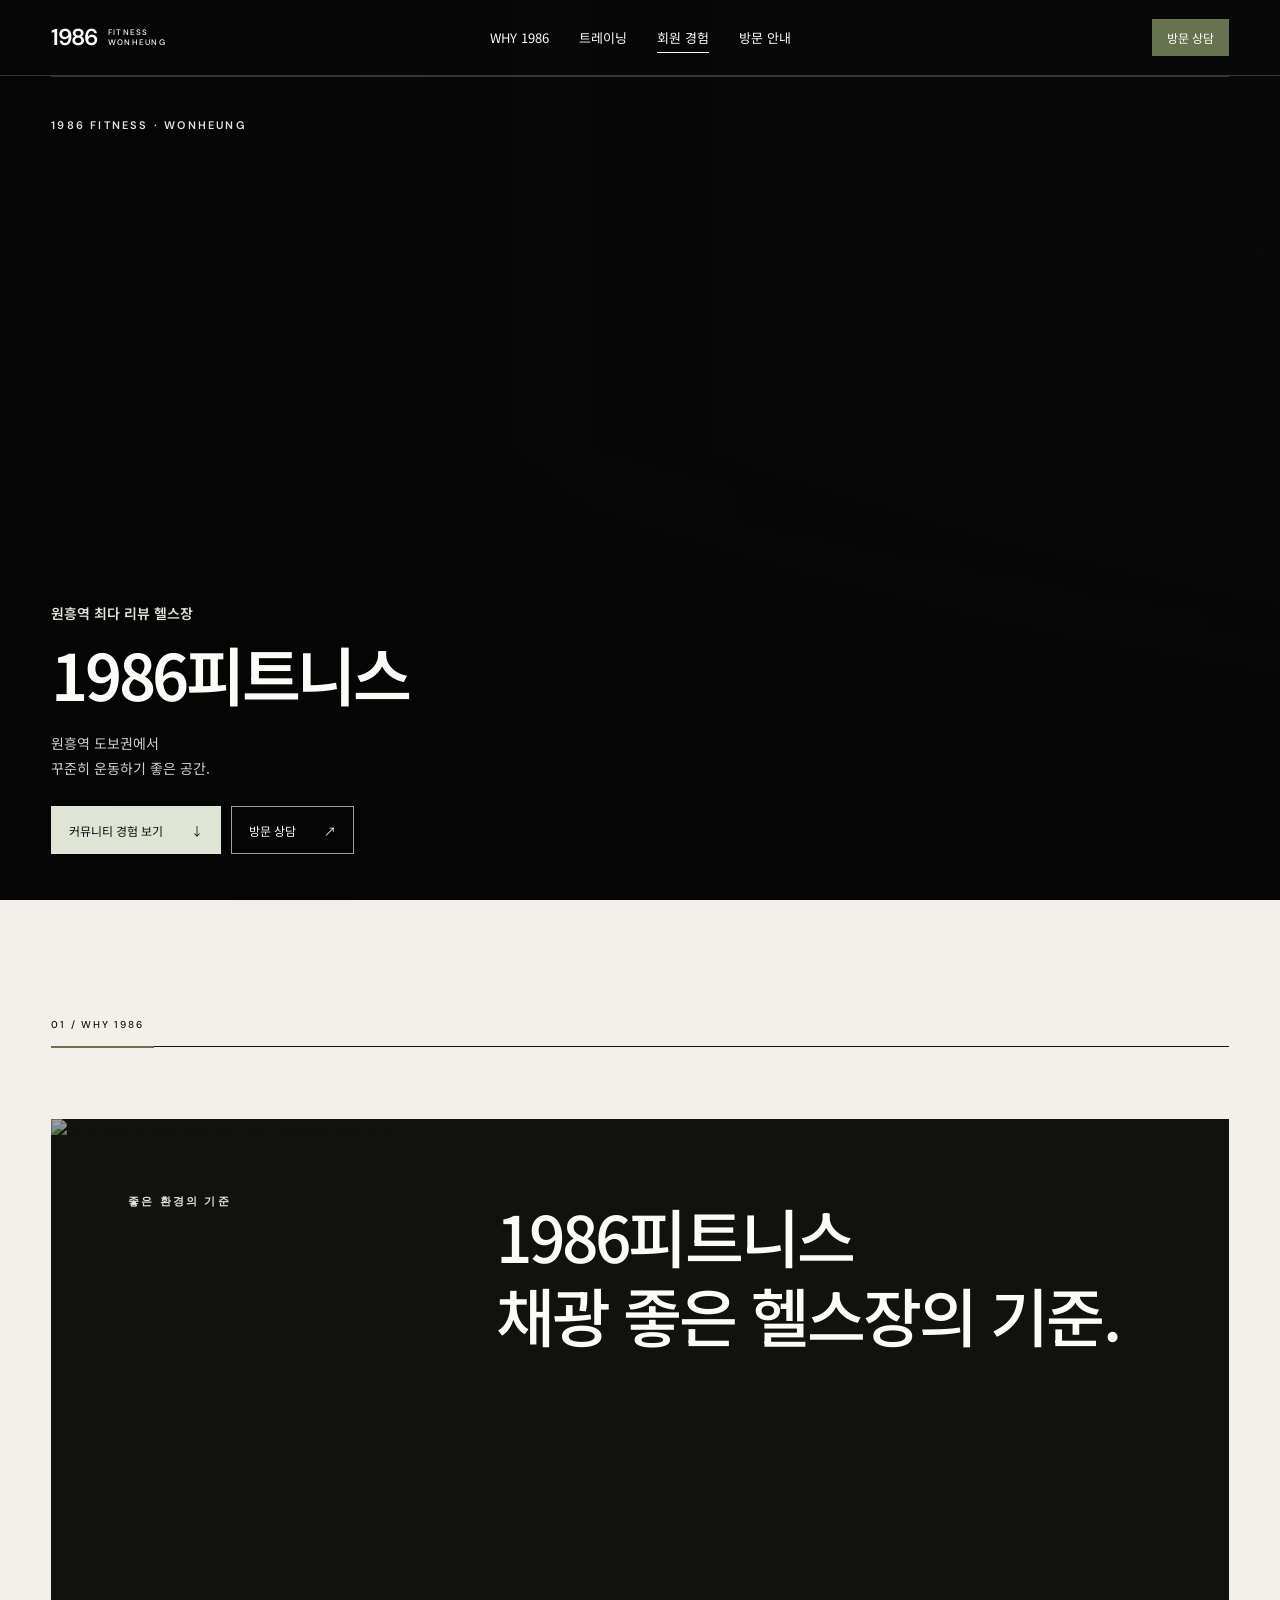
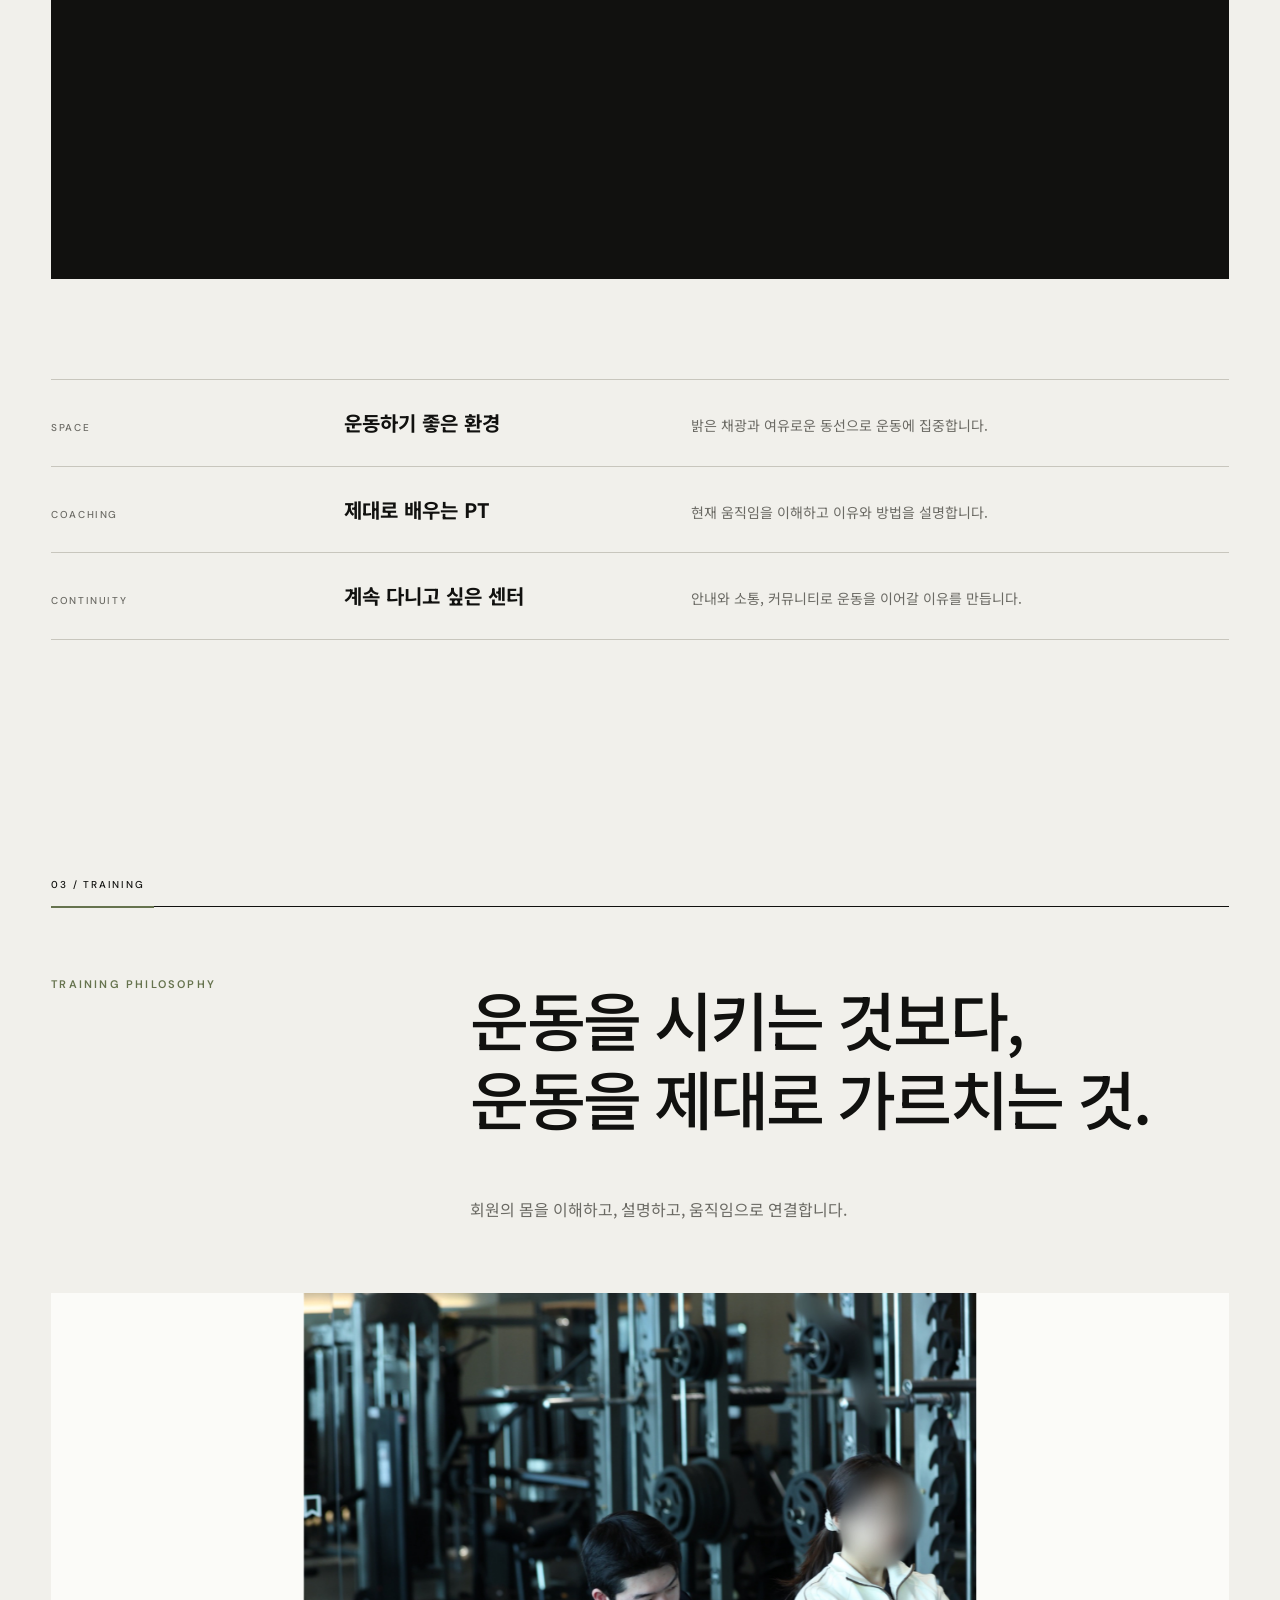
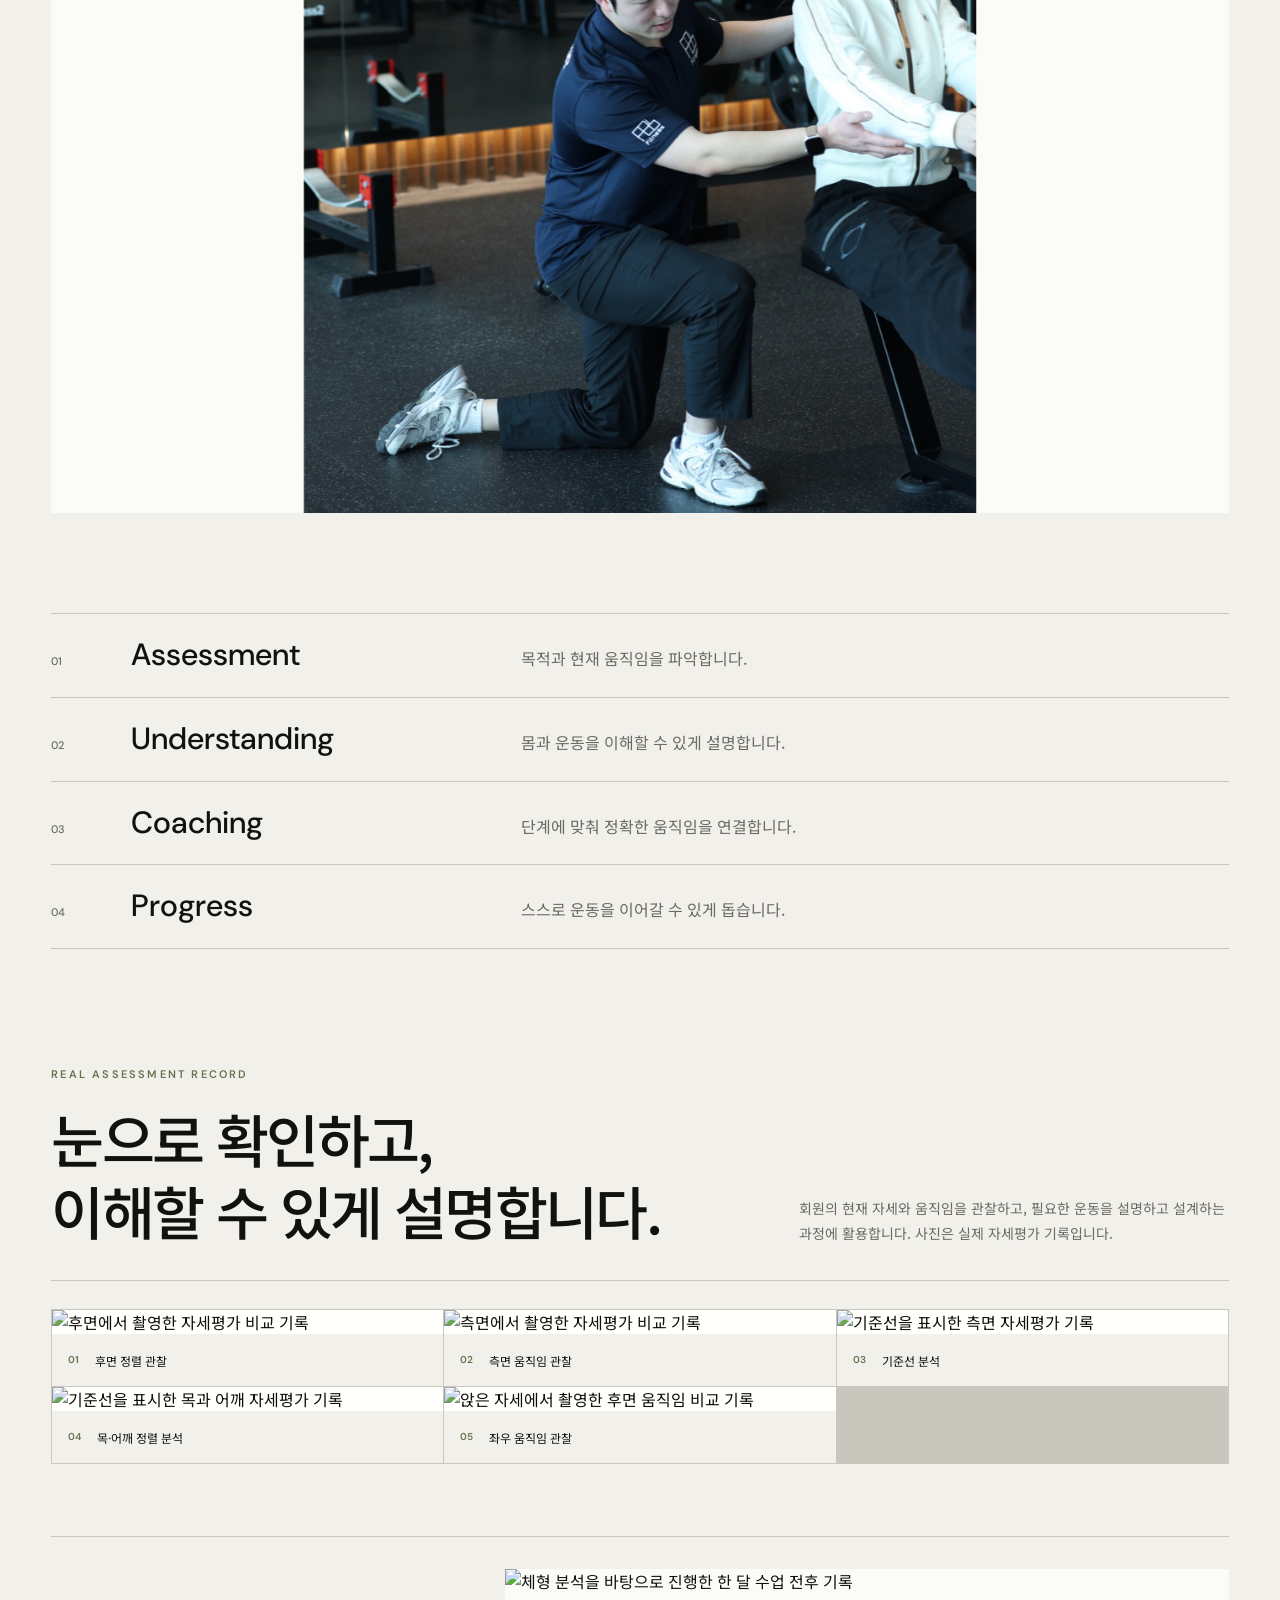
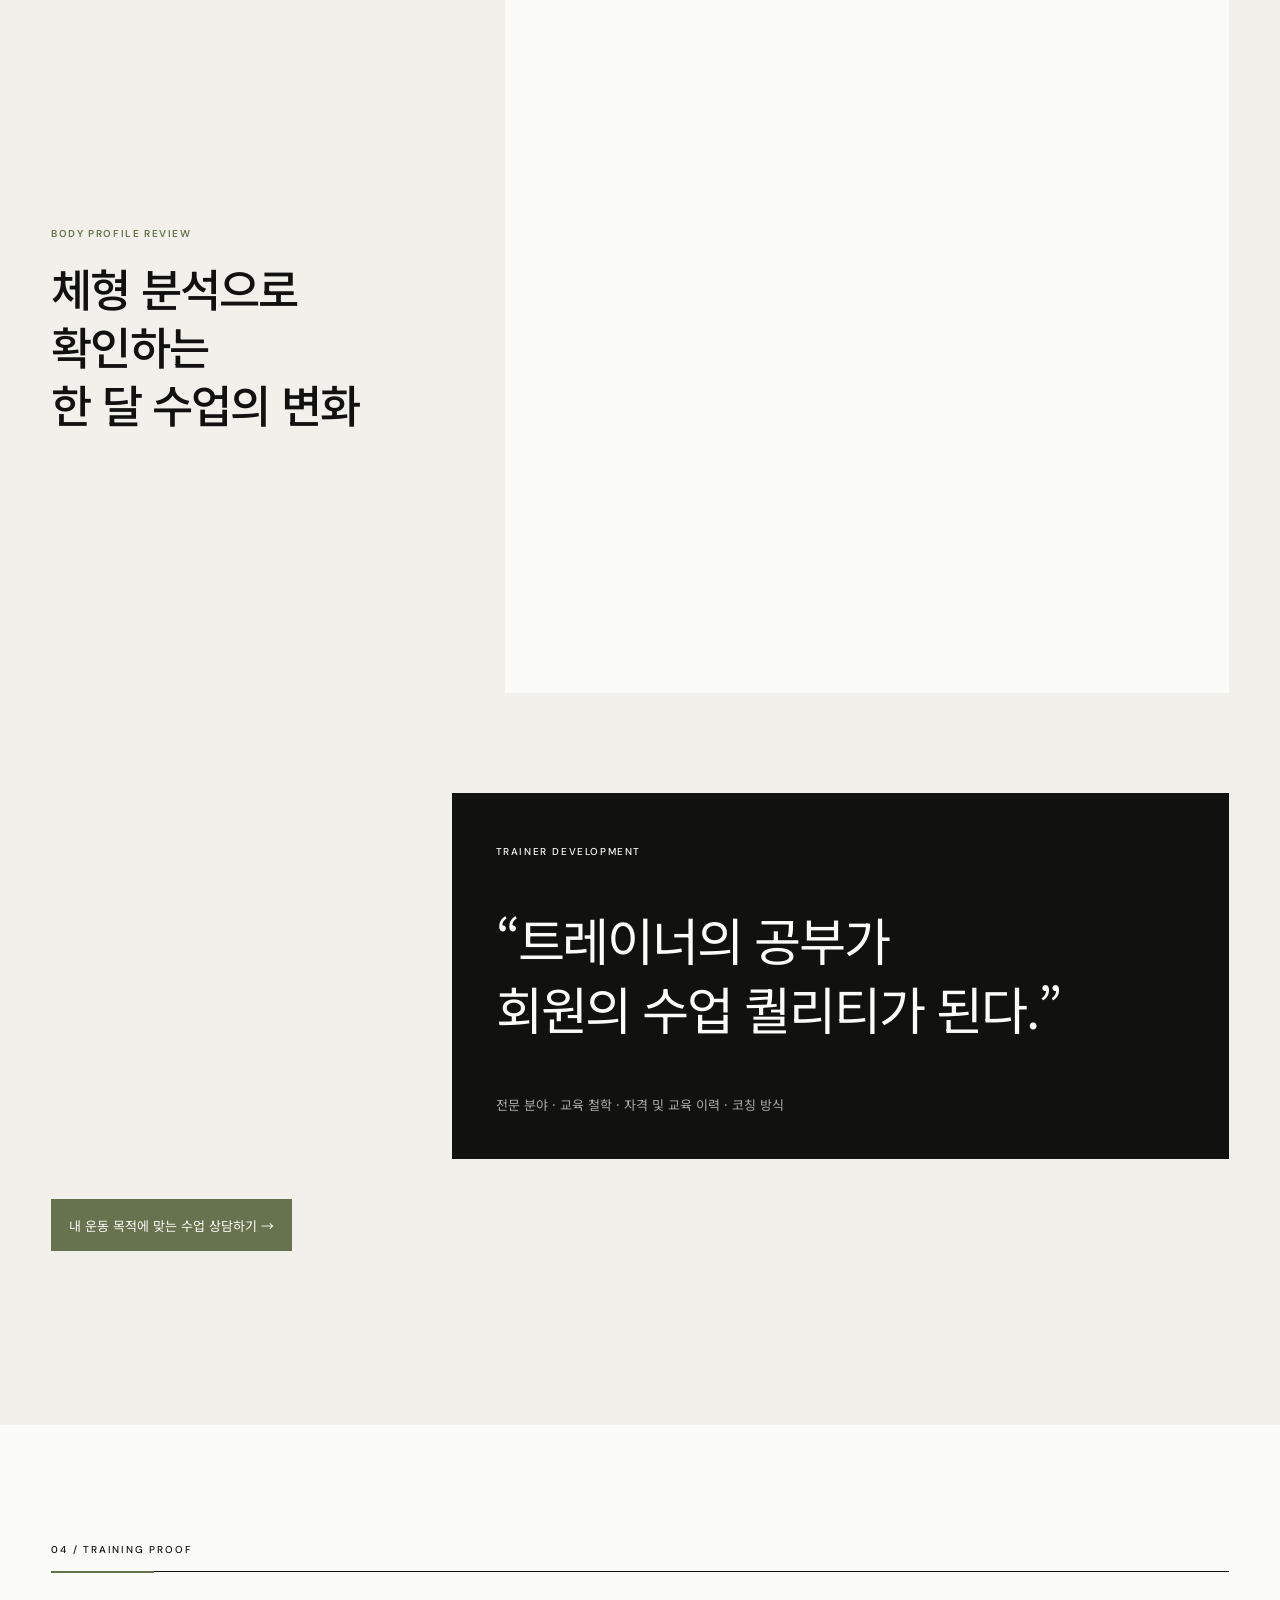
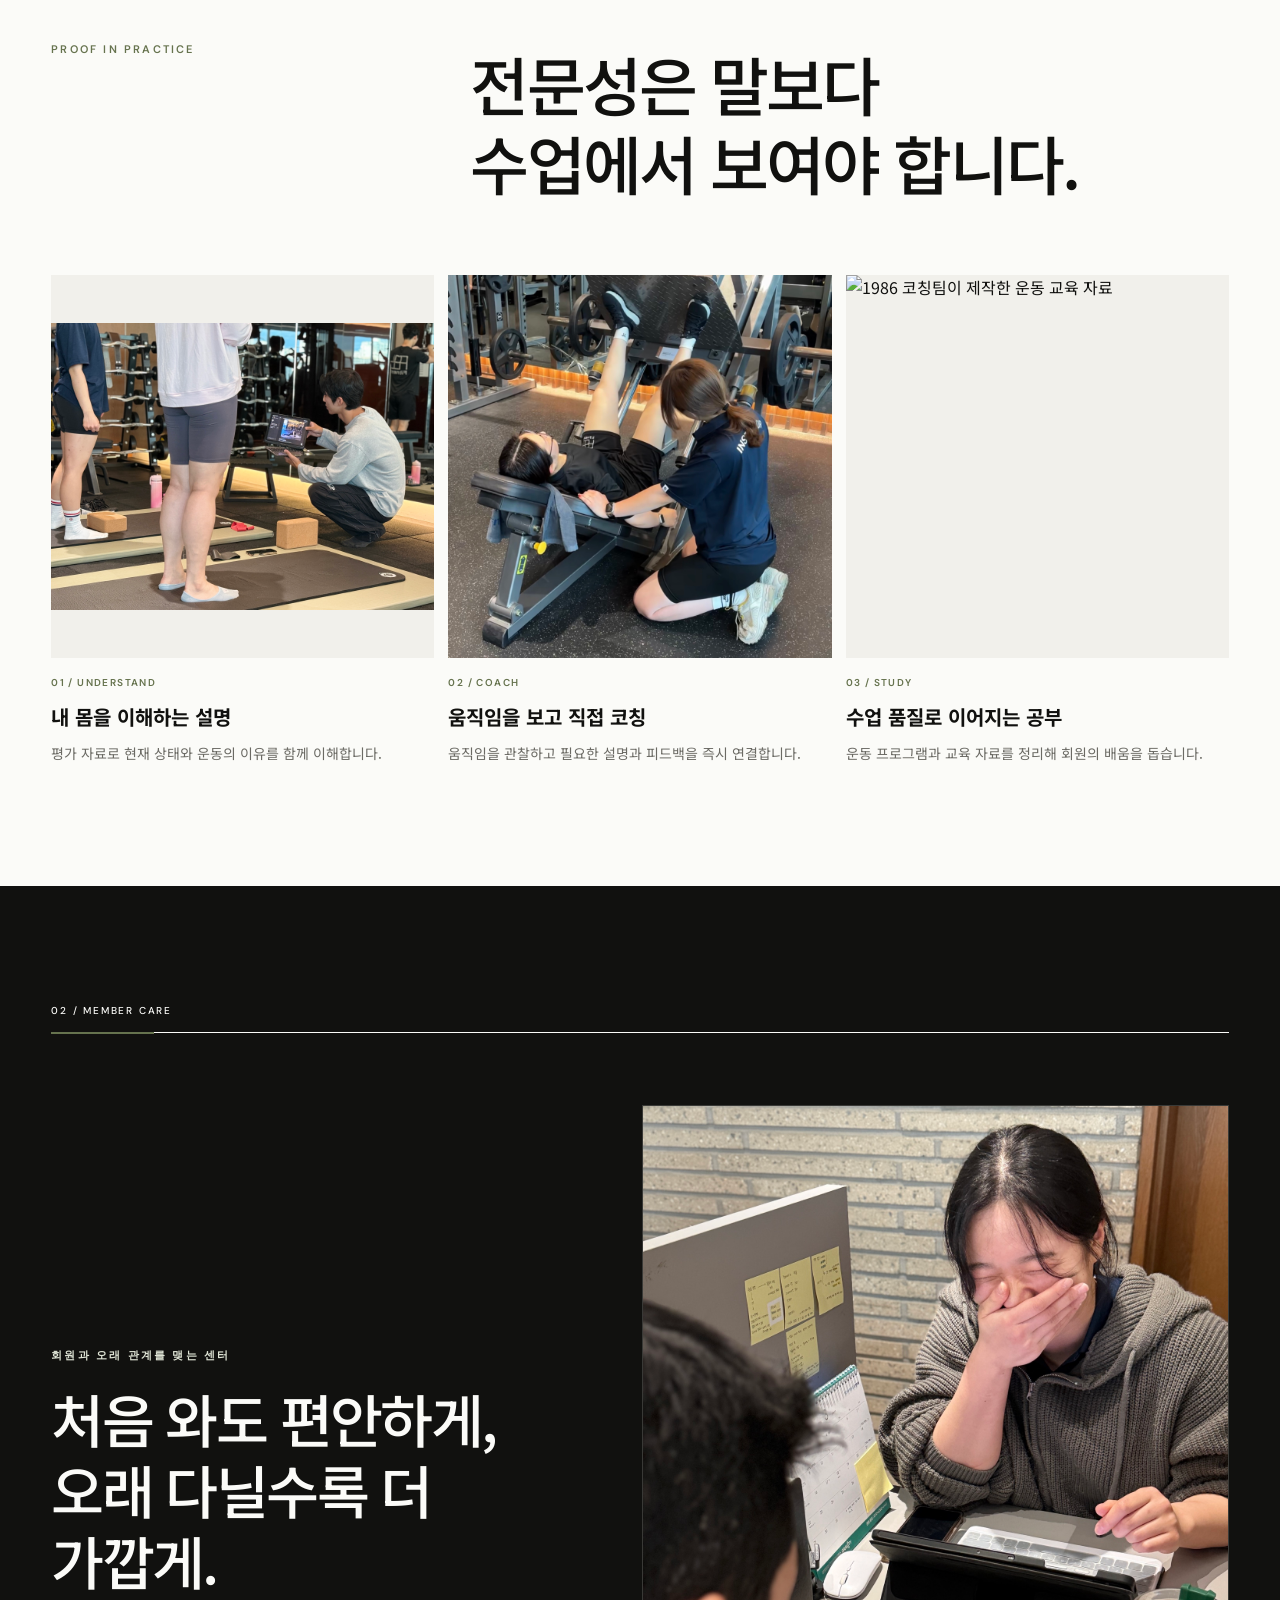
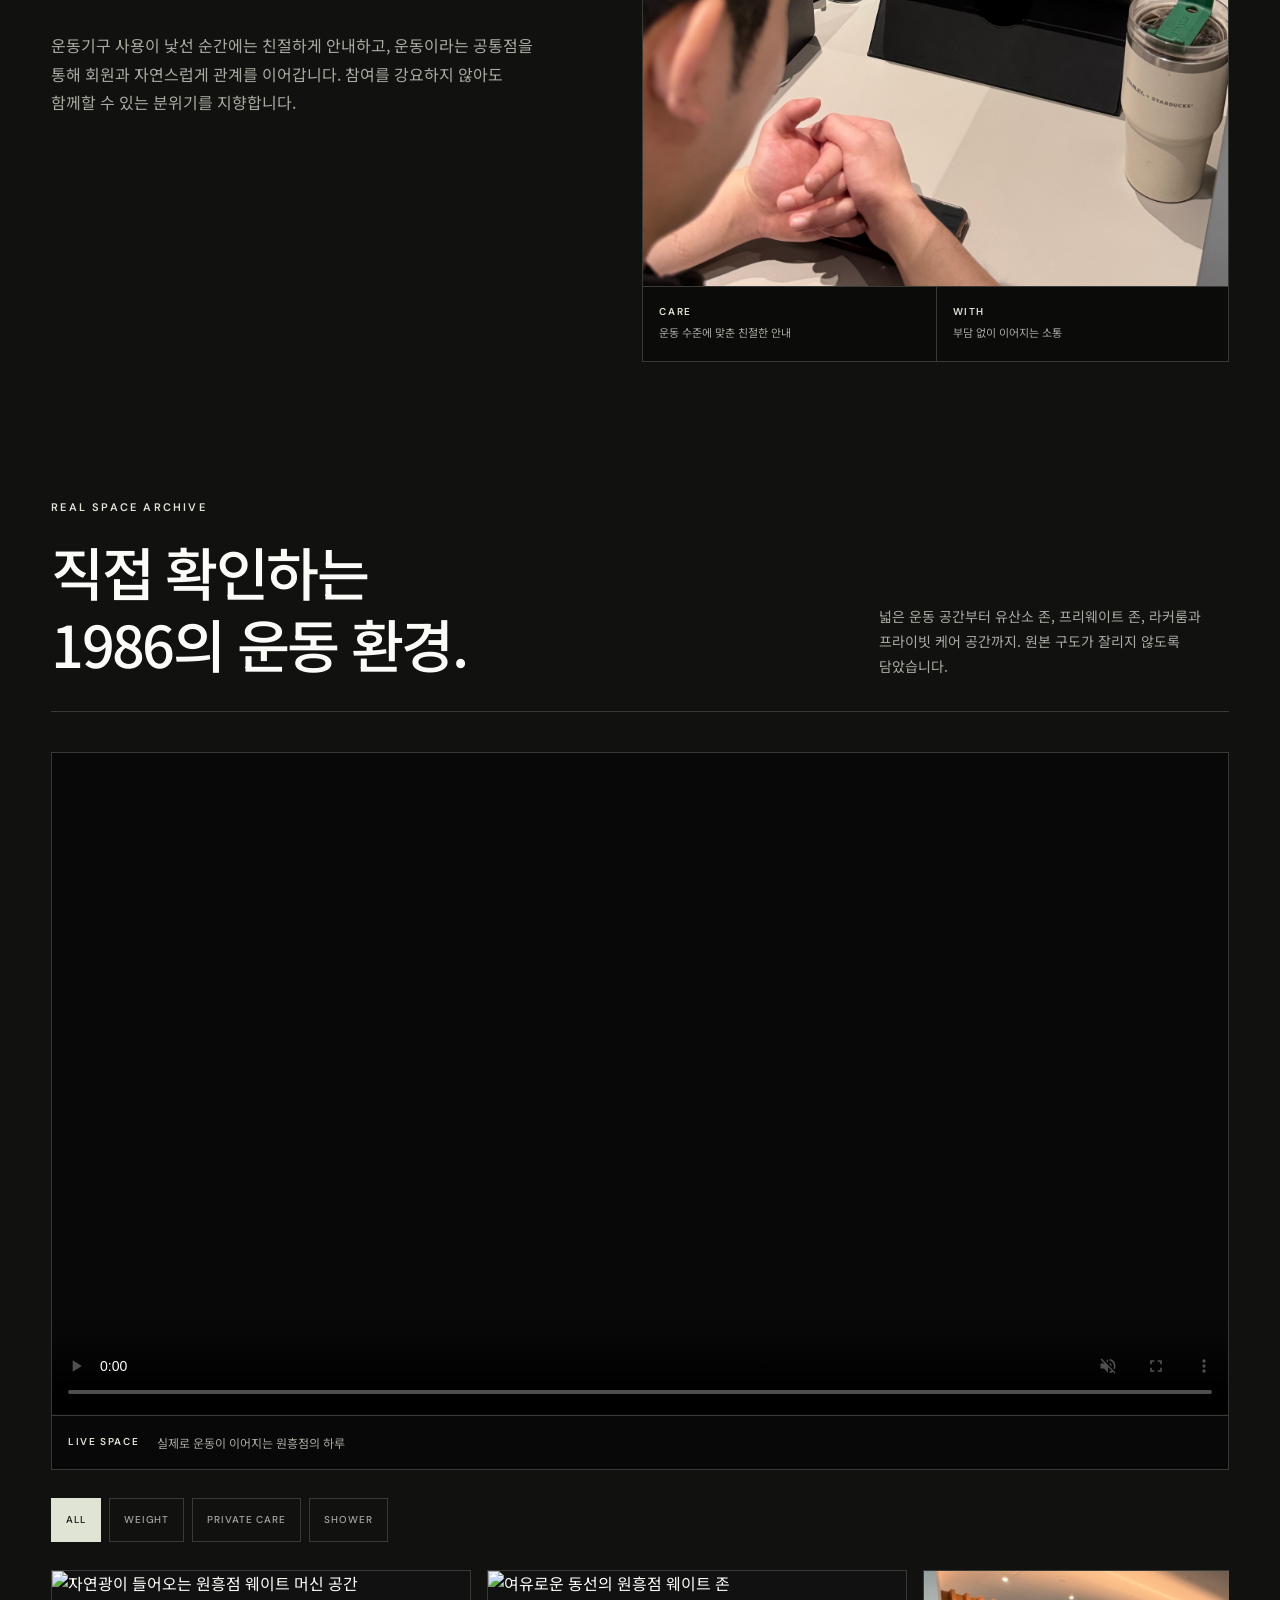
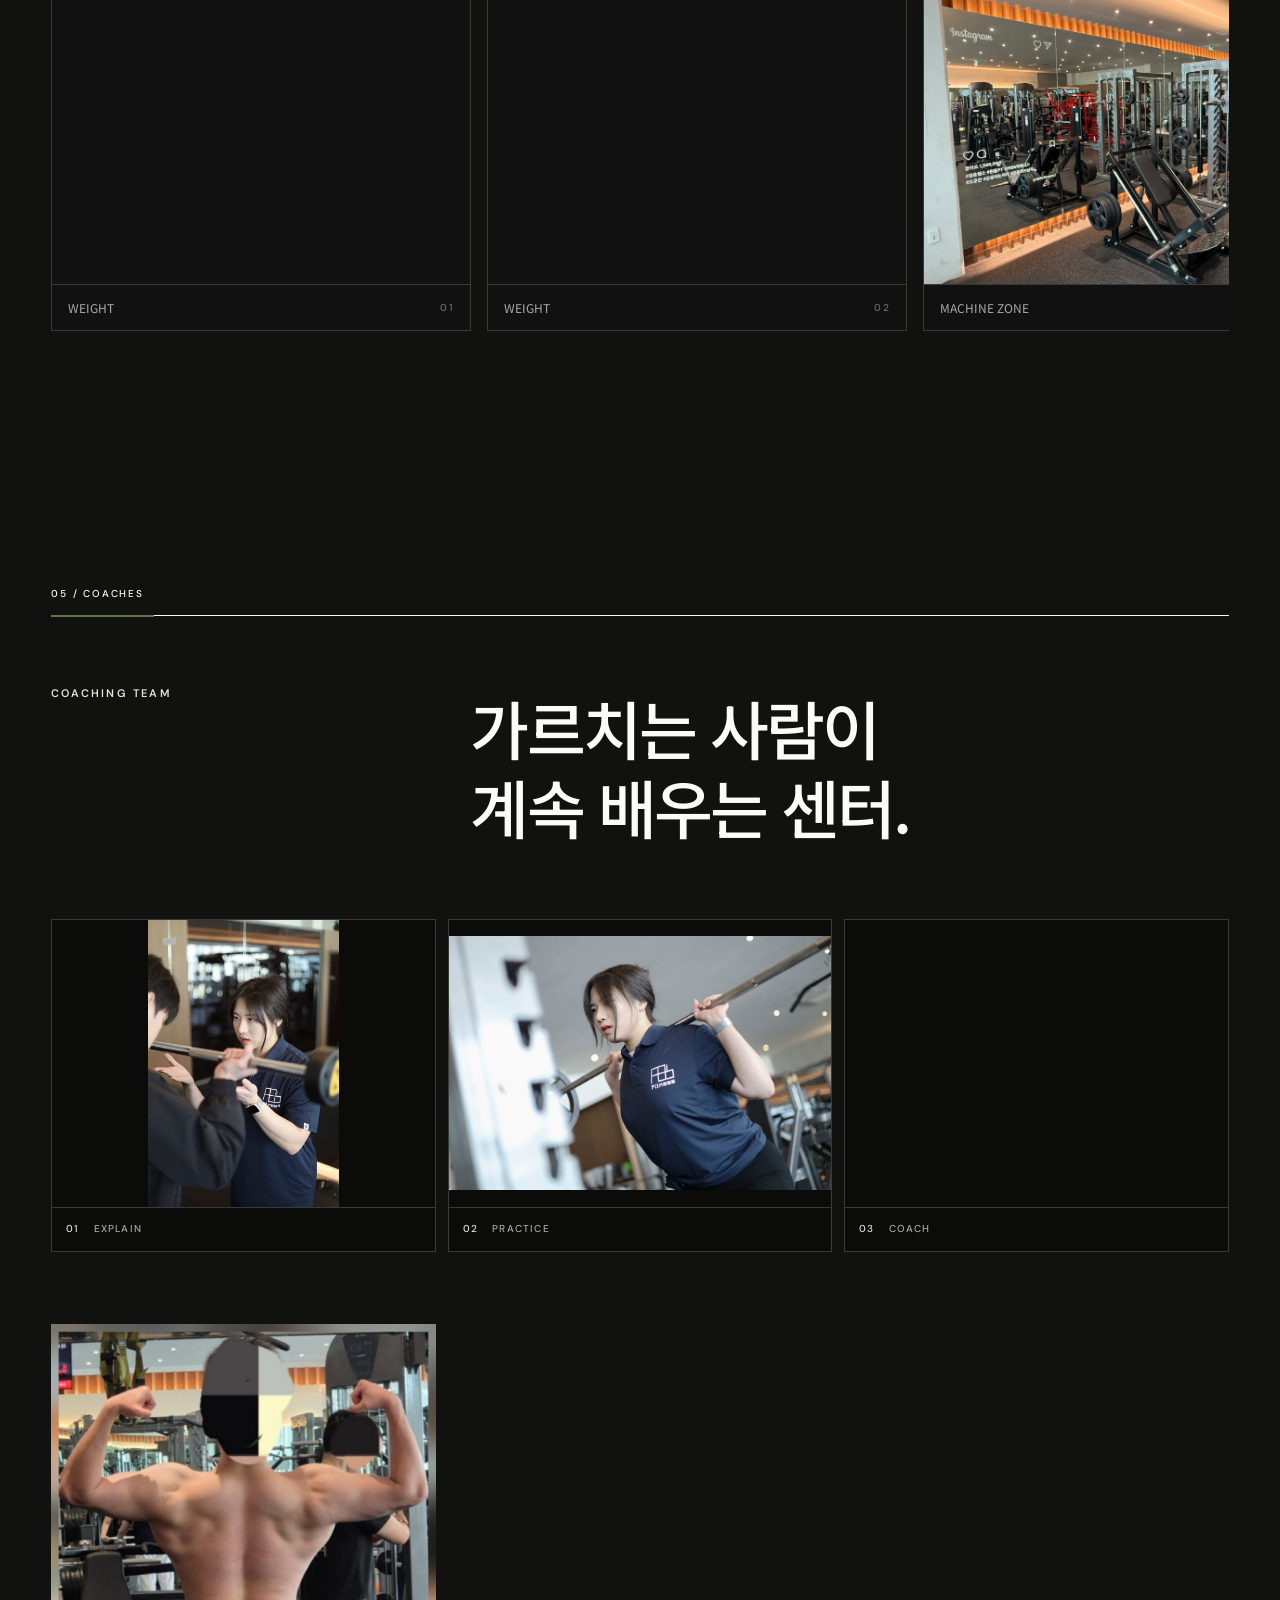
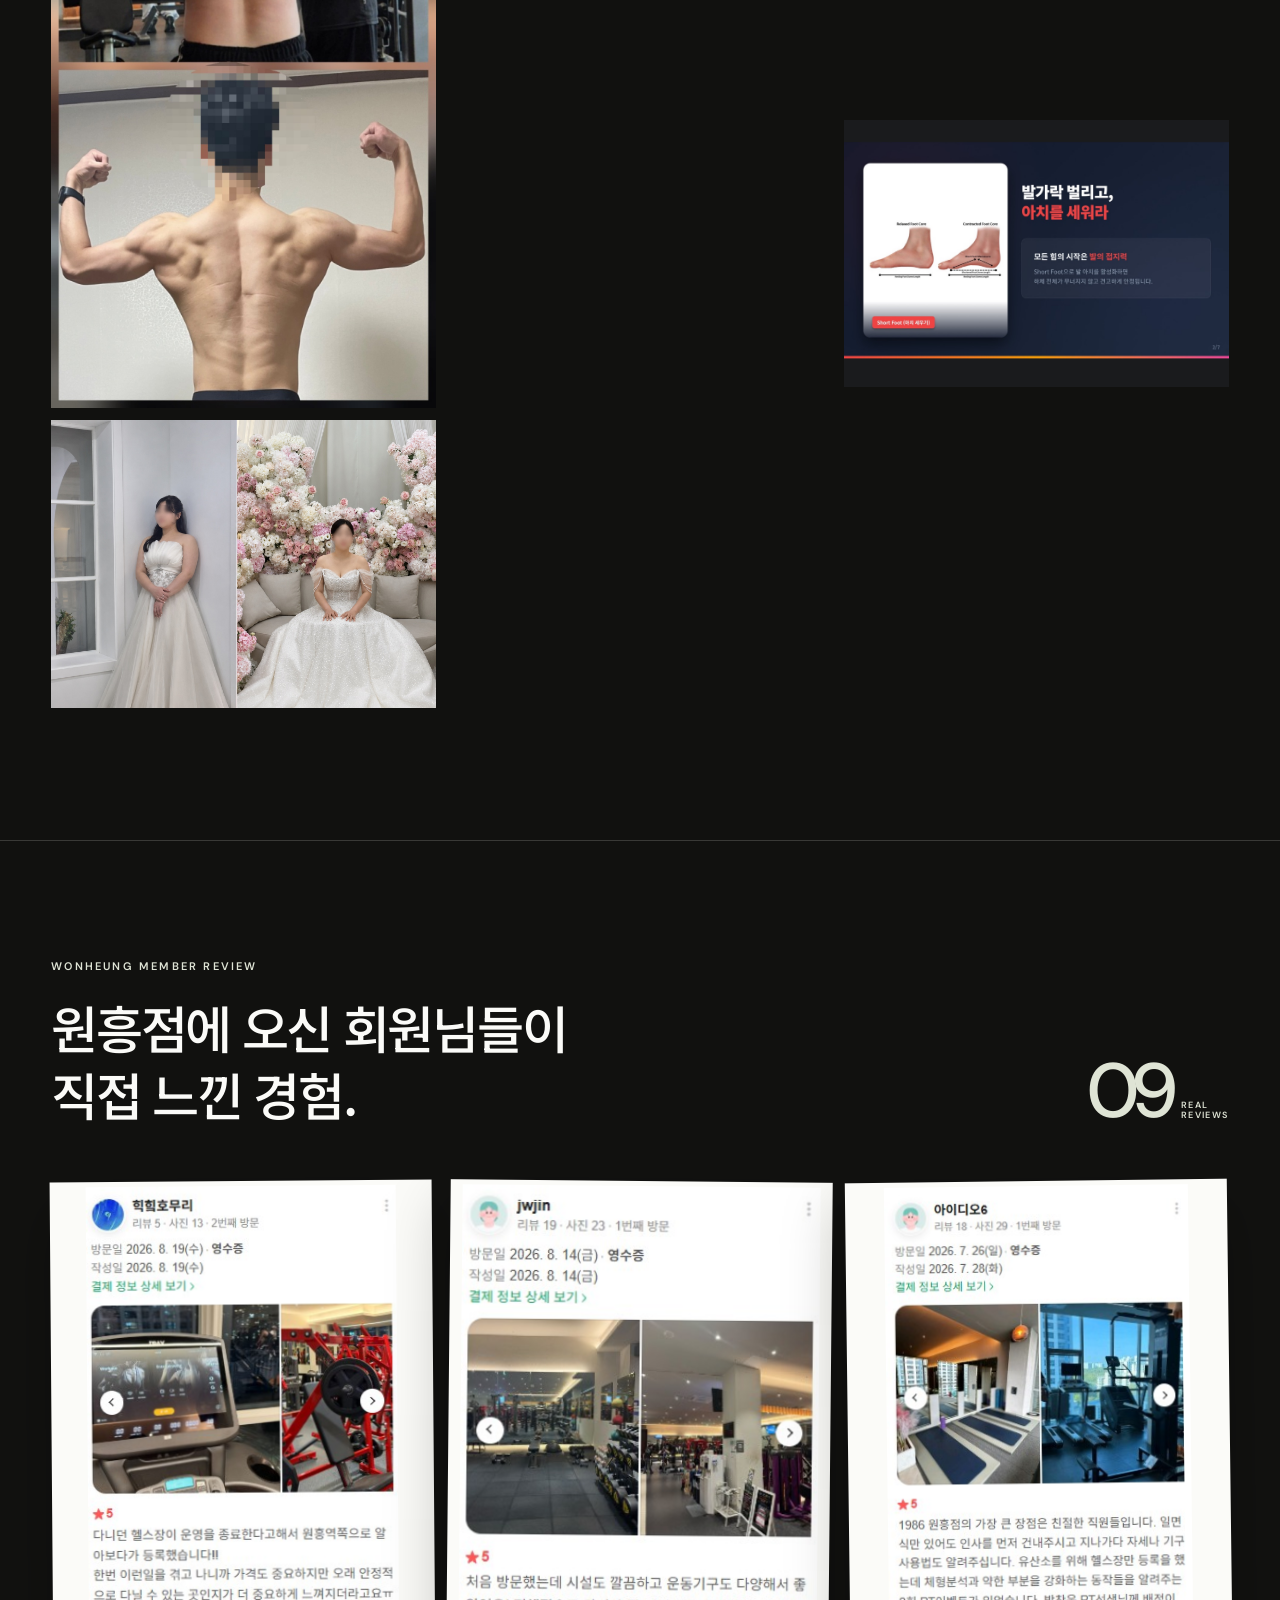
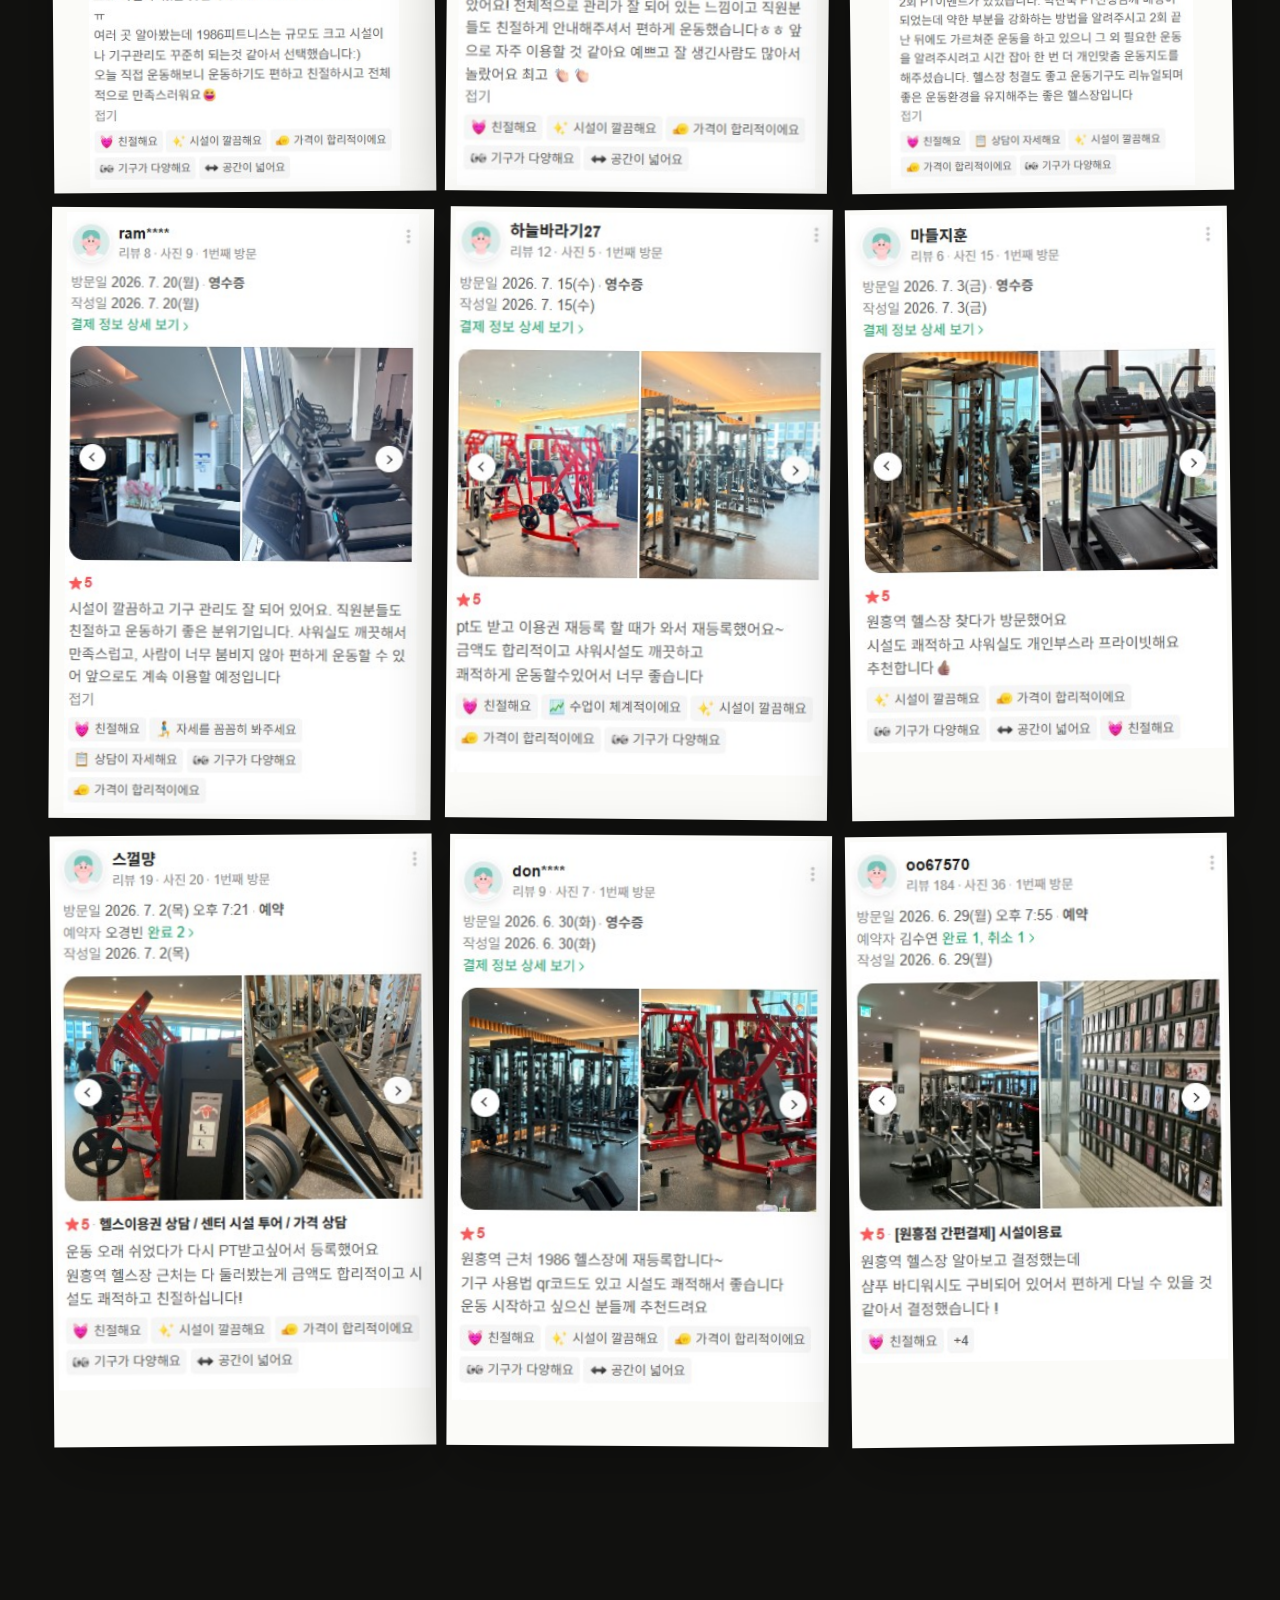
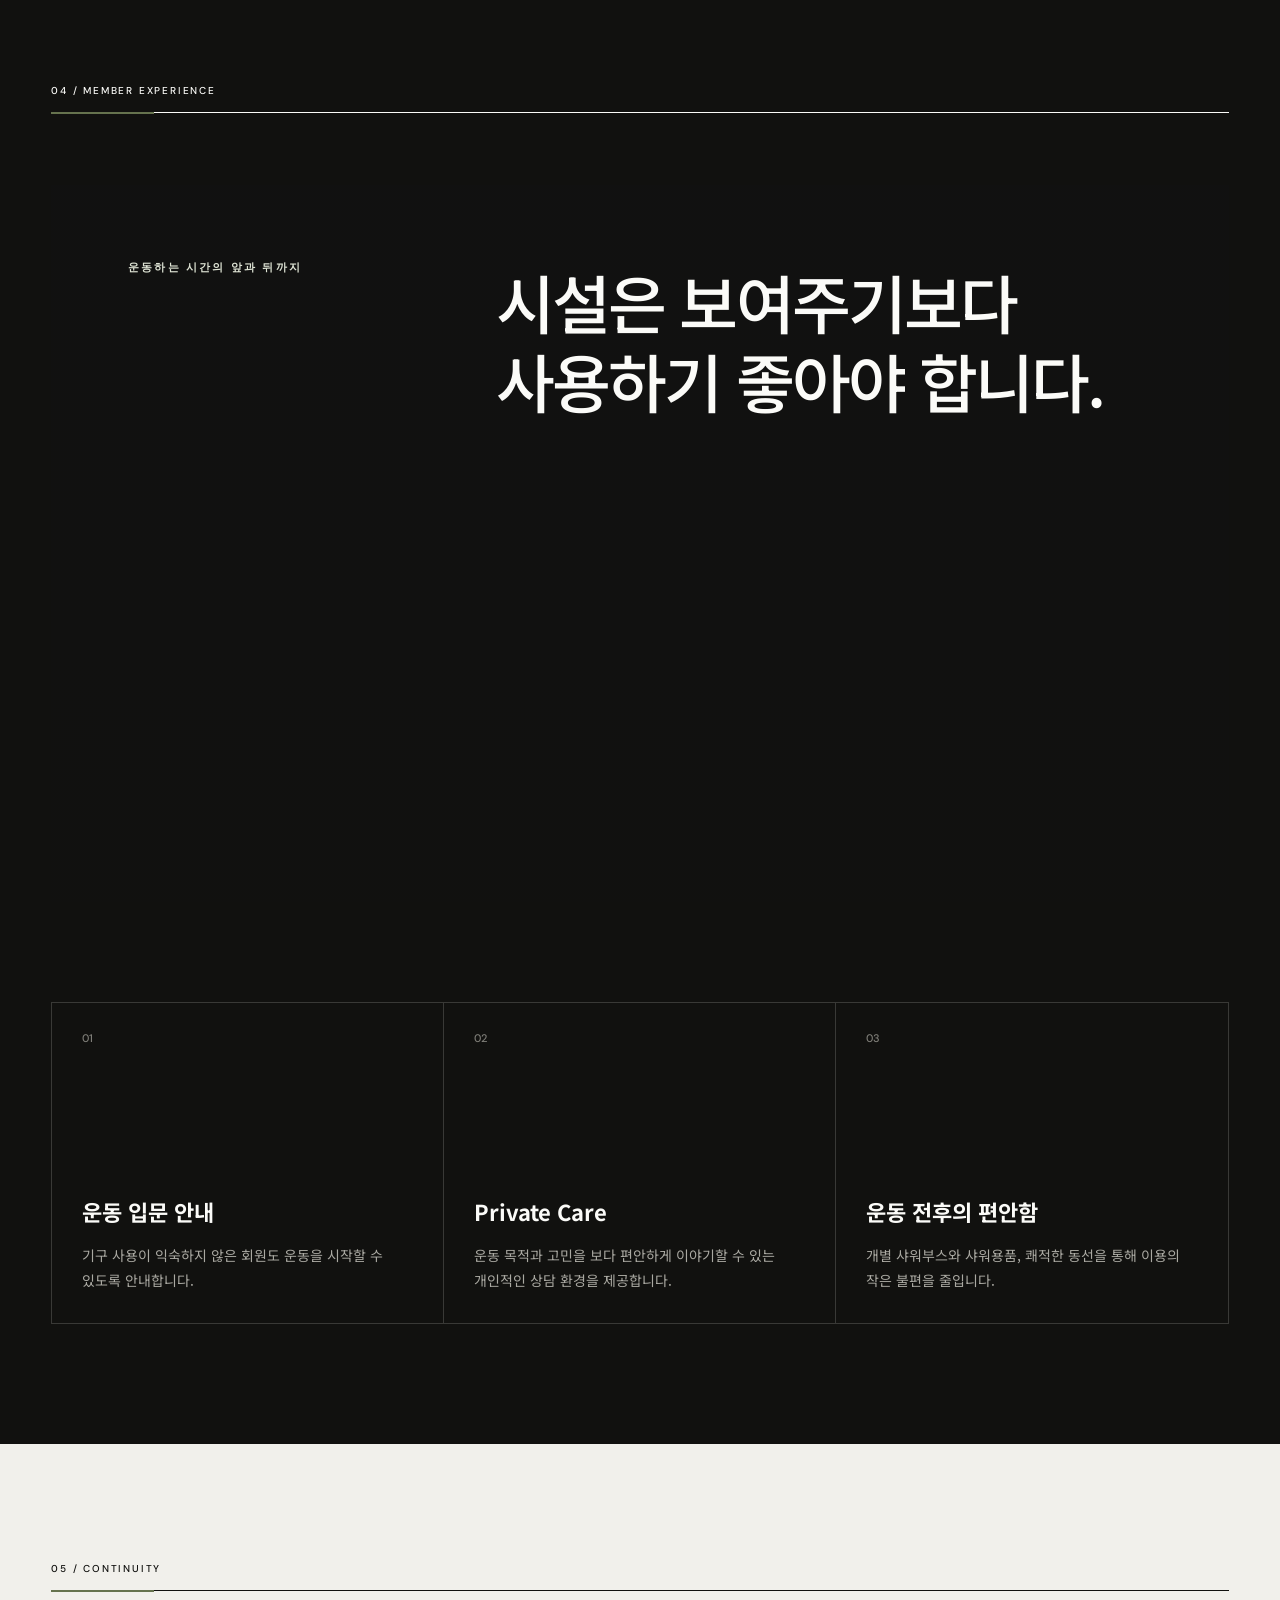
==== commit 3acadea0: "Update Naver verification for Cloudflare site" ====
--- a/index.html
+++ b/index.html
@@ -3,7 +3,7 @@
 <head>
   <meta charset="utf-8">
   <meta name="viewport" content="width=device-width, initial-scale=1">
-  <meta name="naver-site-verification" content="af4c5465d8c420cf64aeea9d6fac582df2af55f8">
+  <meta name="naver-site-verification" content="f1573f703438363dd1ff8c2879f20e792533d0a0">
   <meta name="description" content="시설부터 수업까지, 운동을 제대로 할 수 있는 환경. 원흥역 도보권 1986피트니스에서 실제 공간과 PT 코칭 방식을 확인하세요.">
   <meta name="robots" content="index, follow, max-image-preview:large">
   <link rel="canonical" href="https://wonheung-landing.pages.dev/">
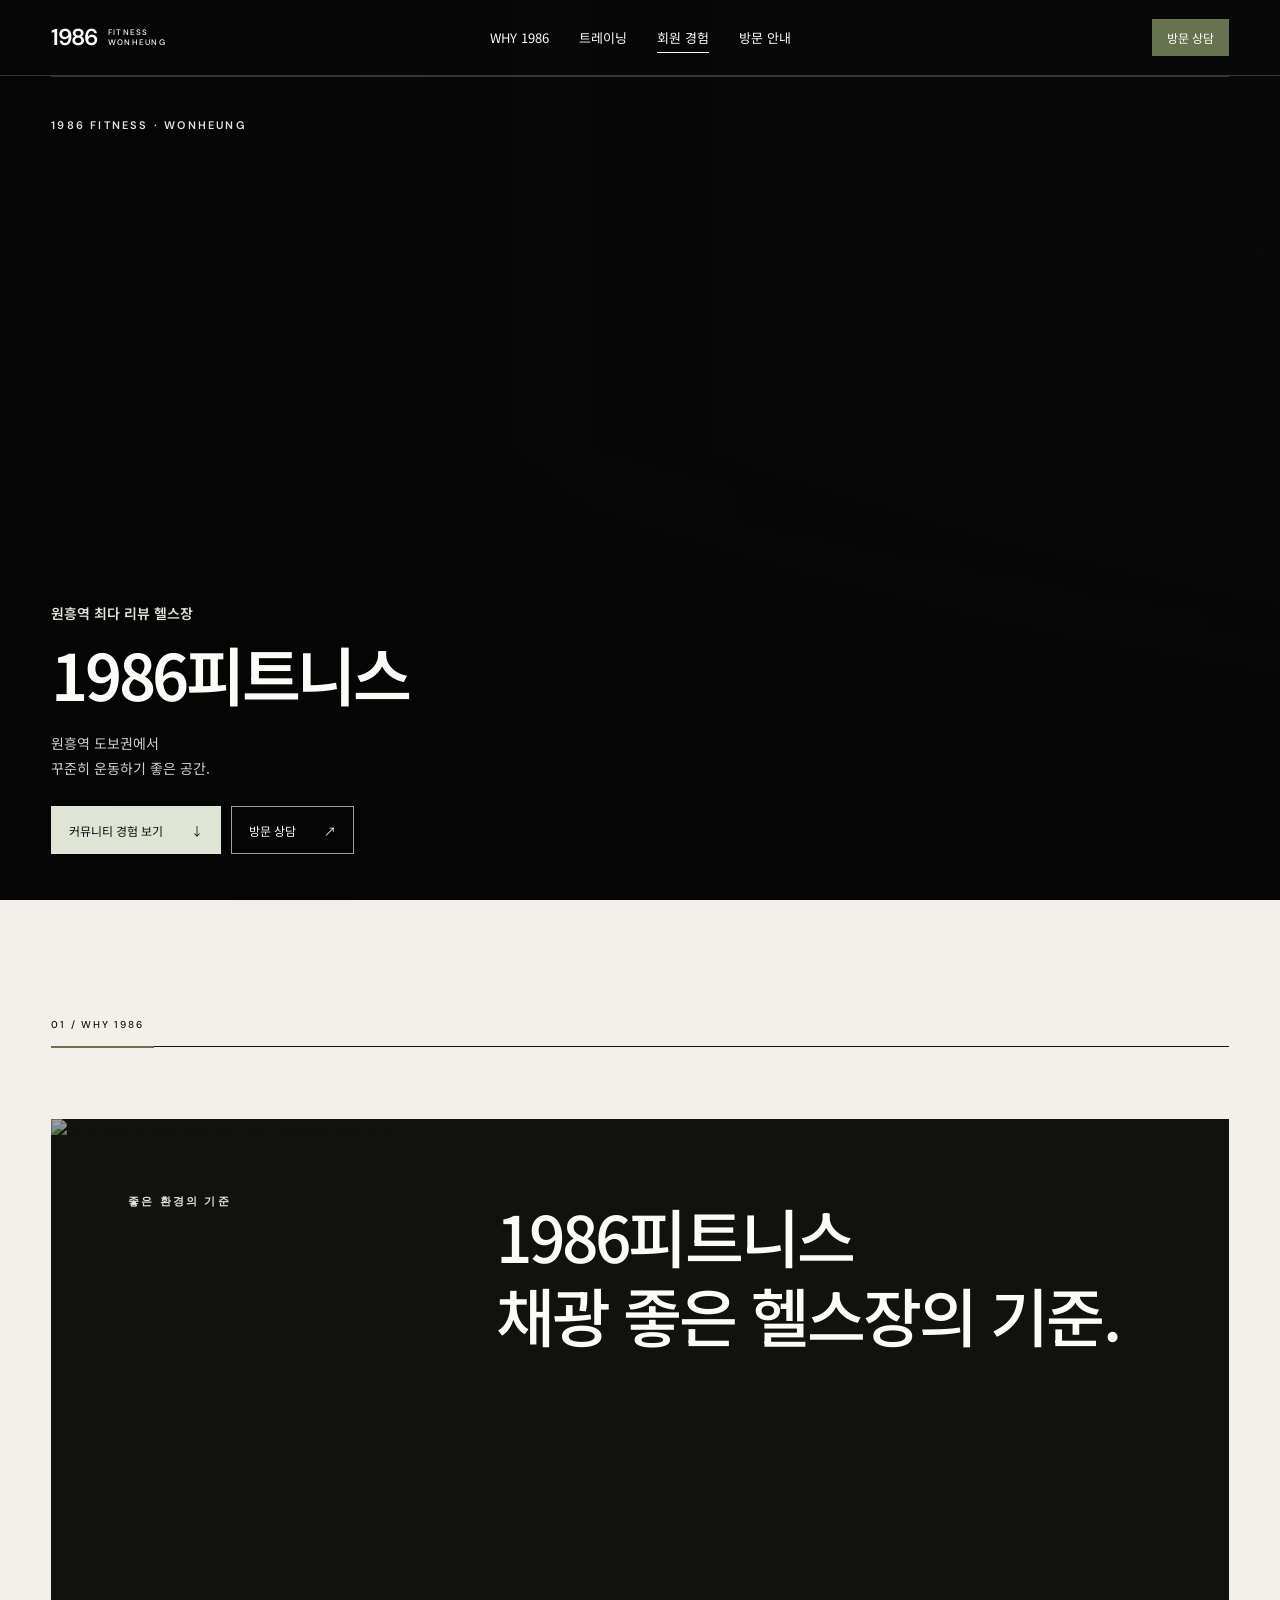
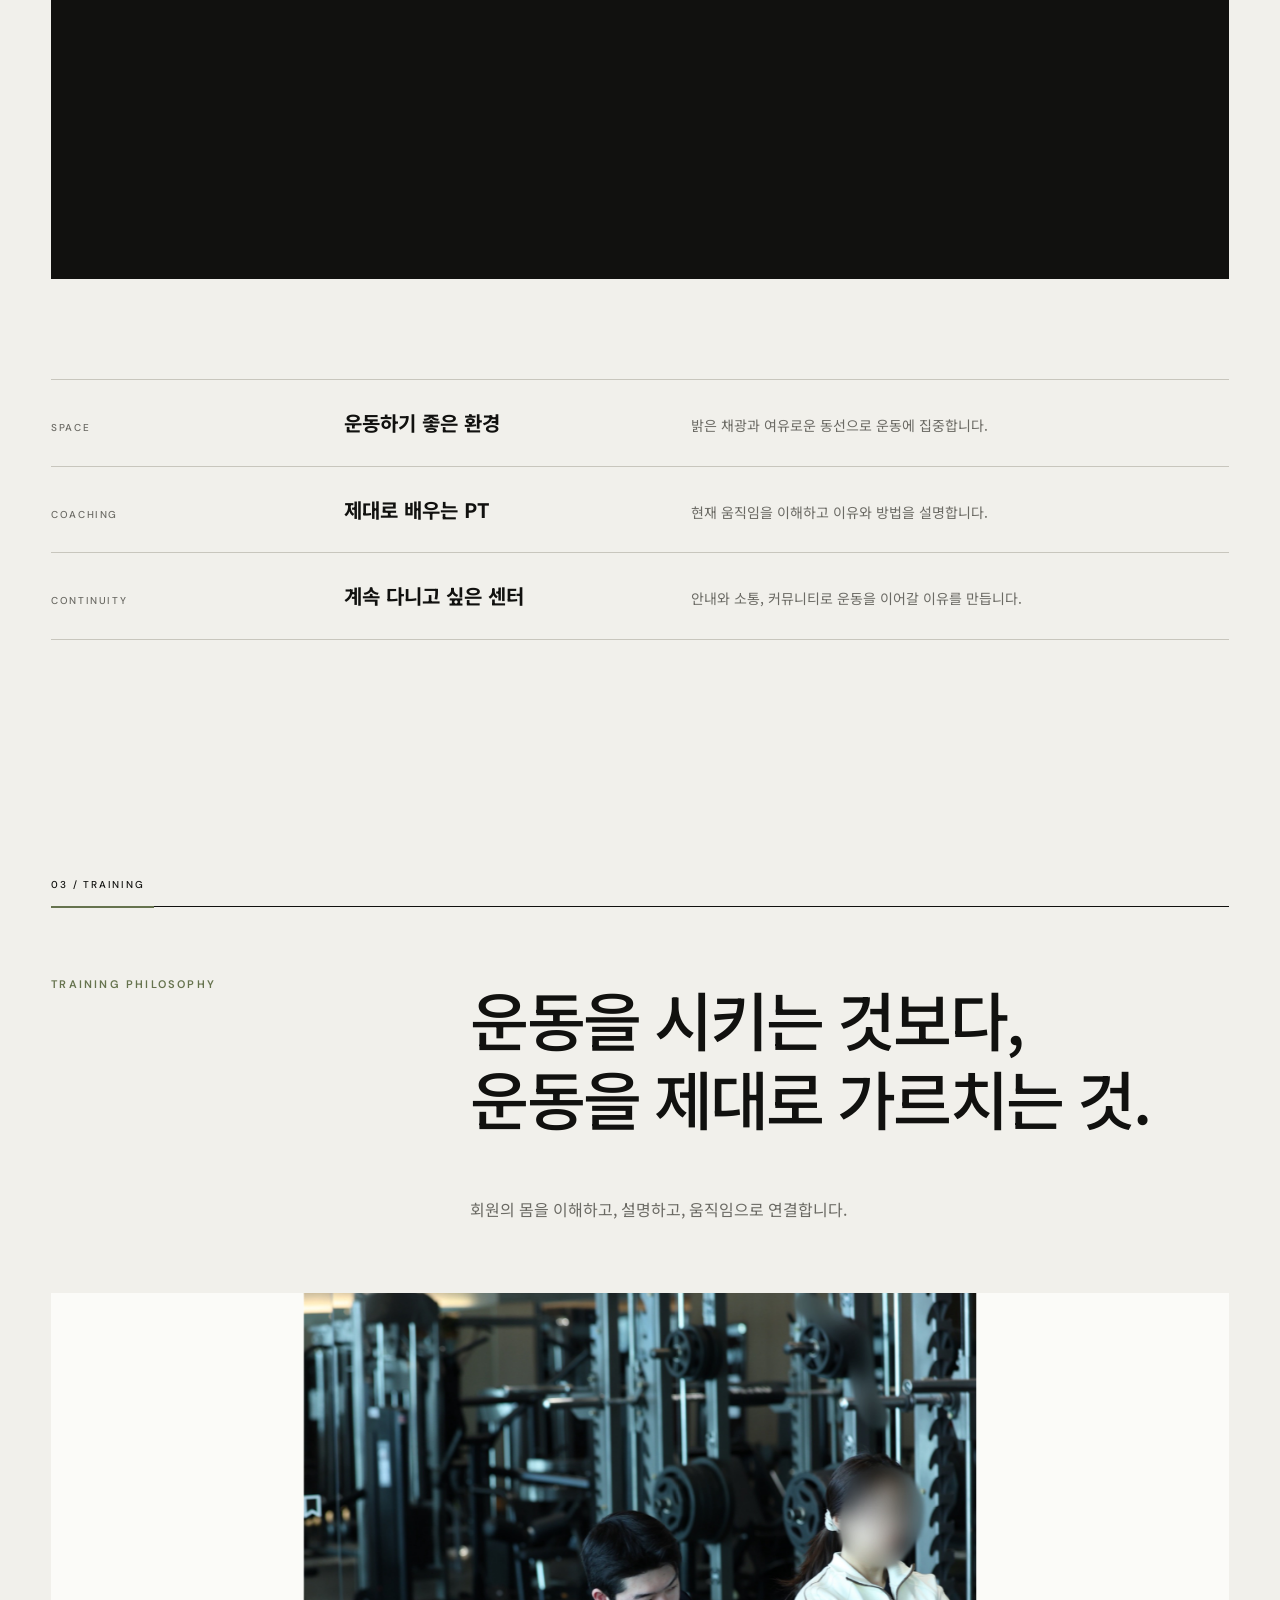
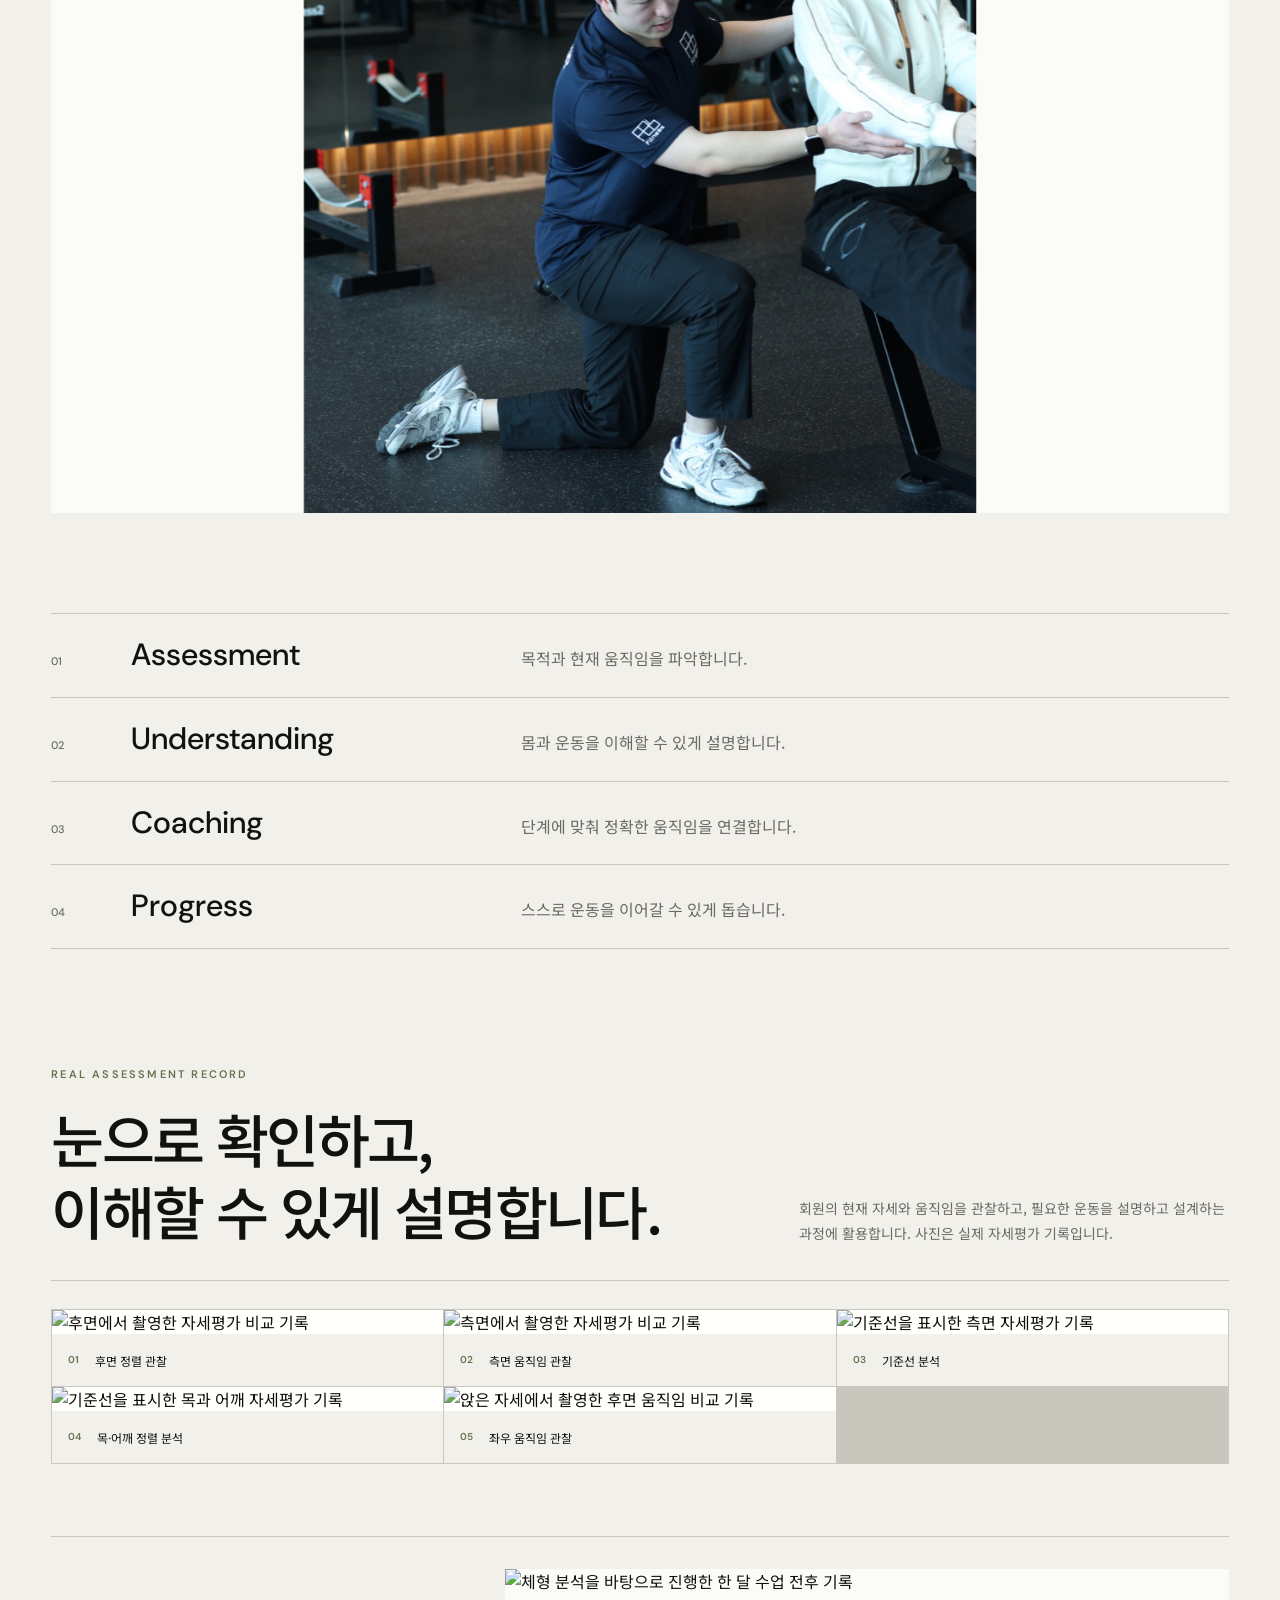
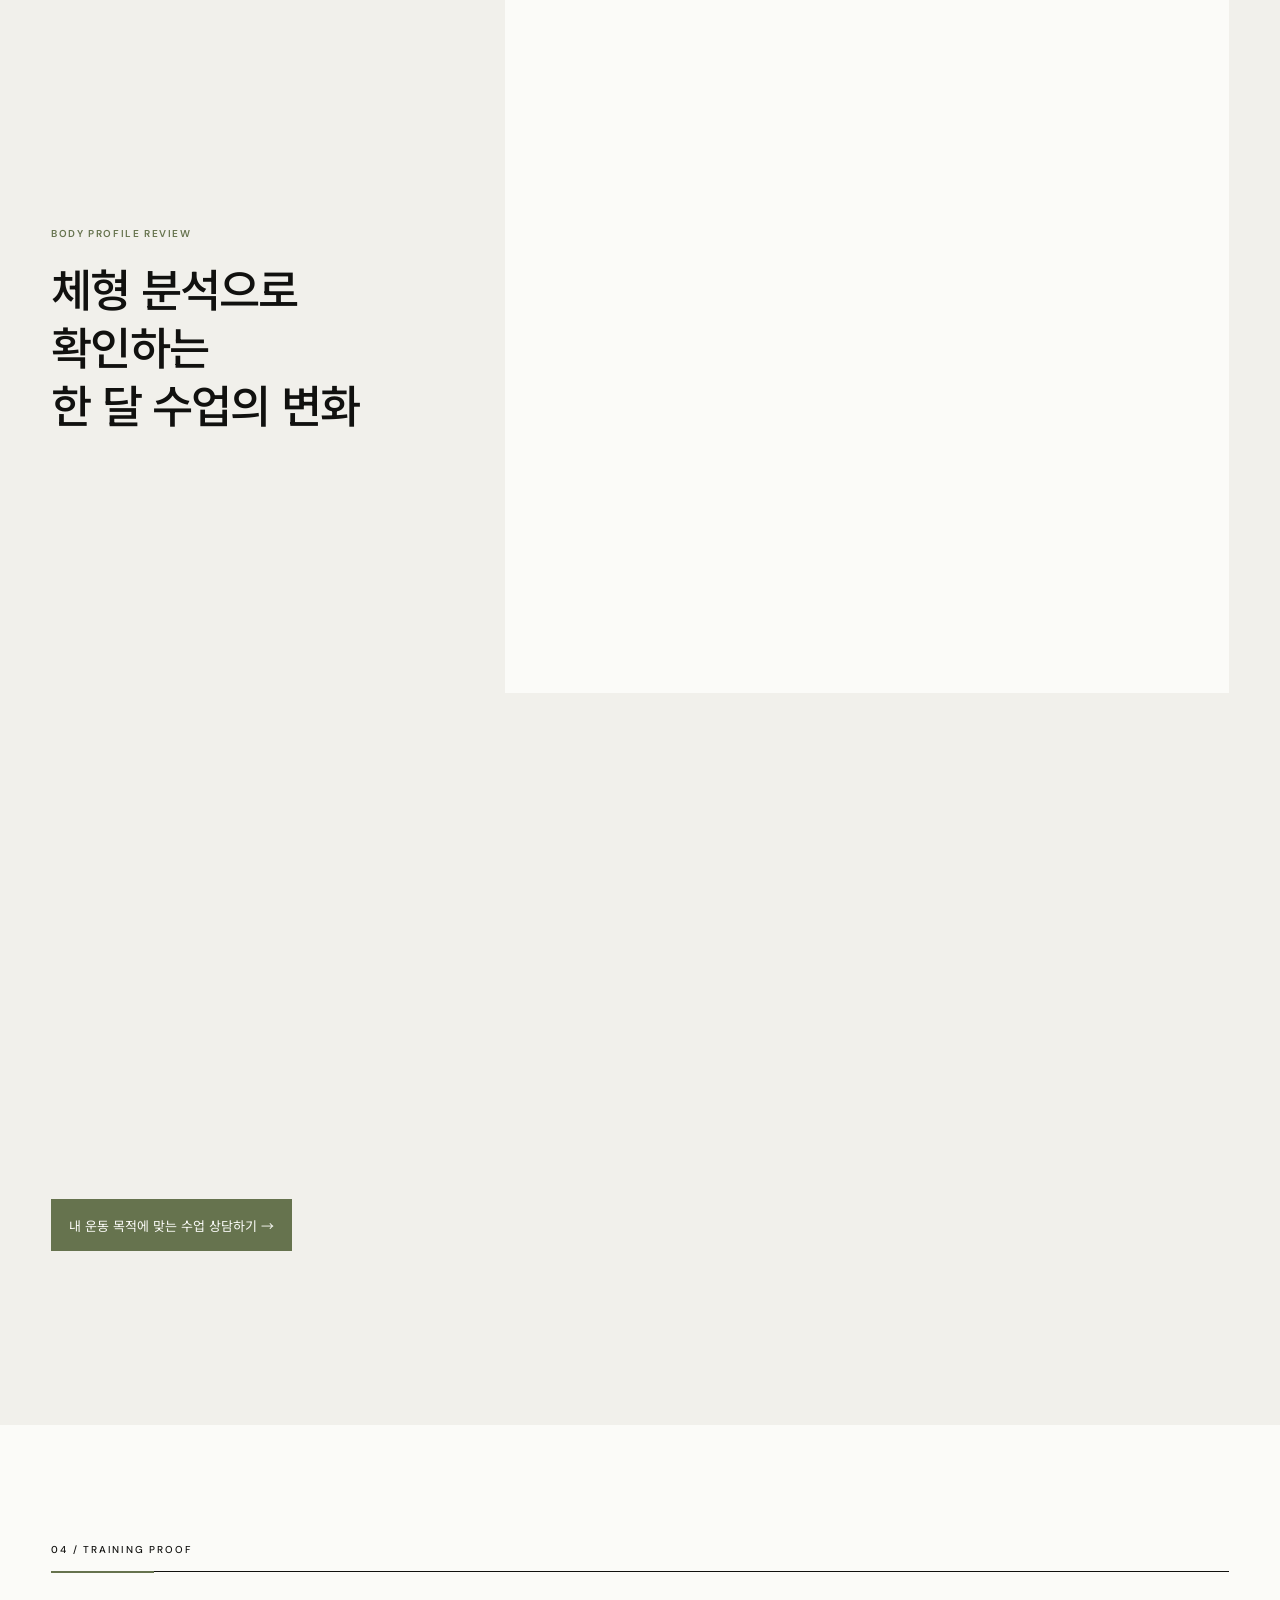
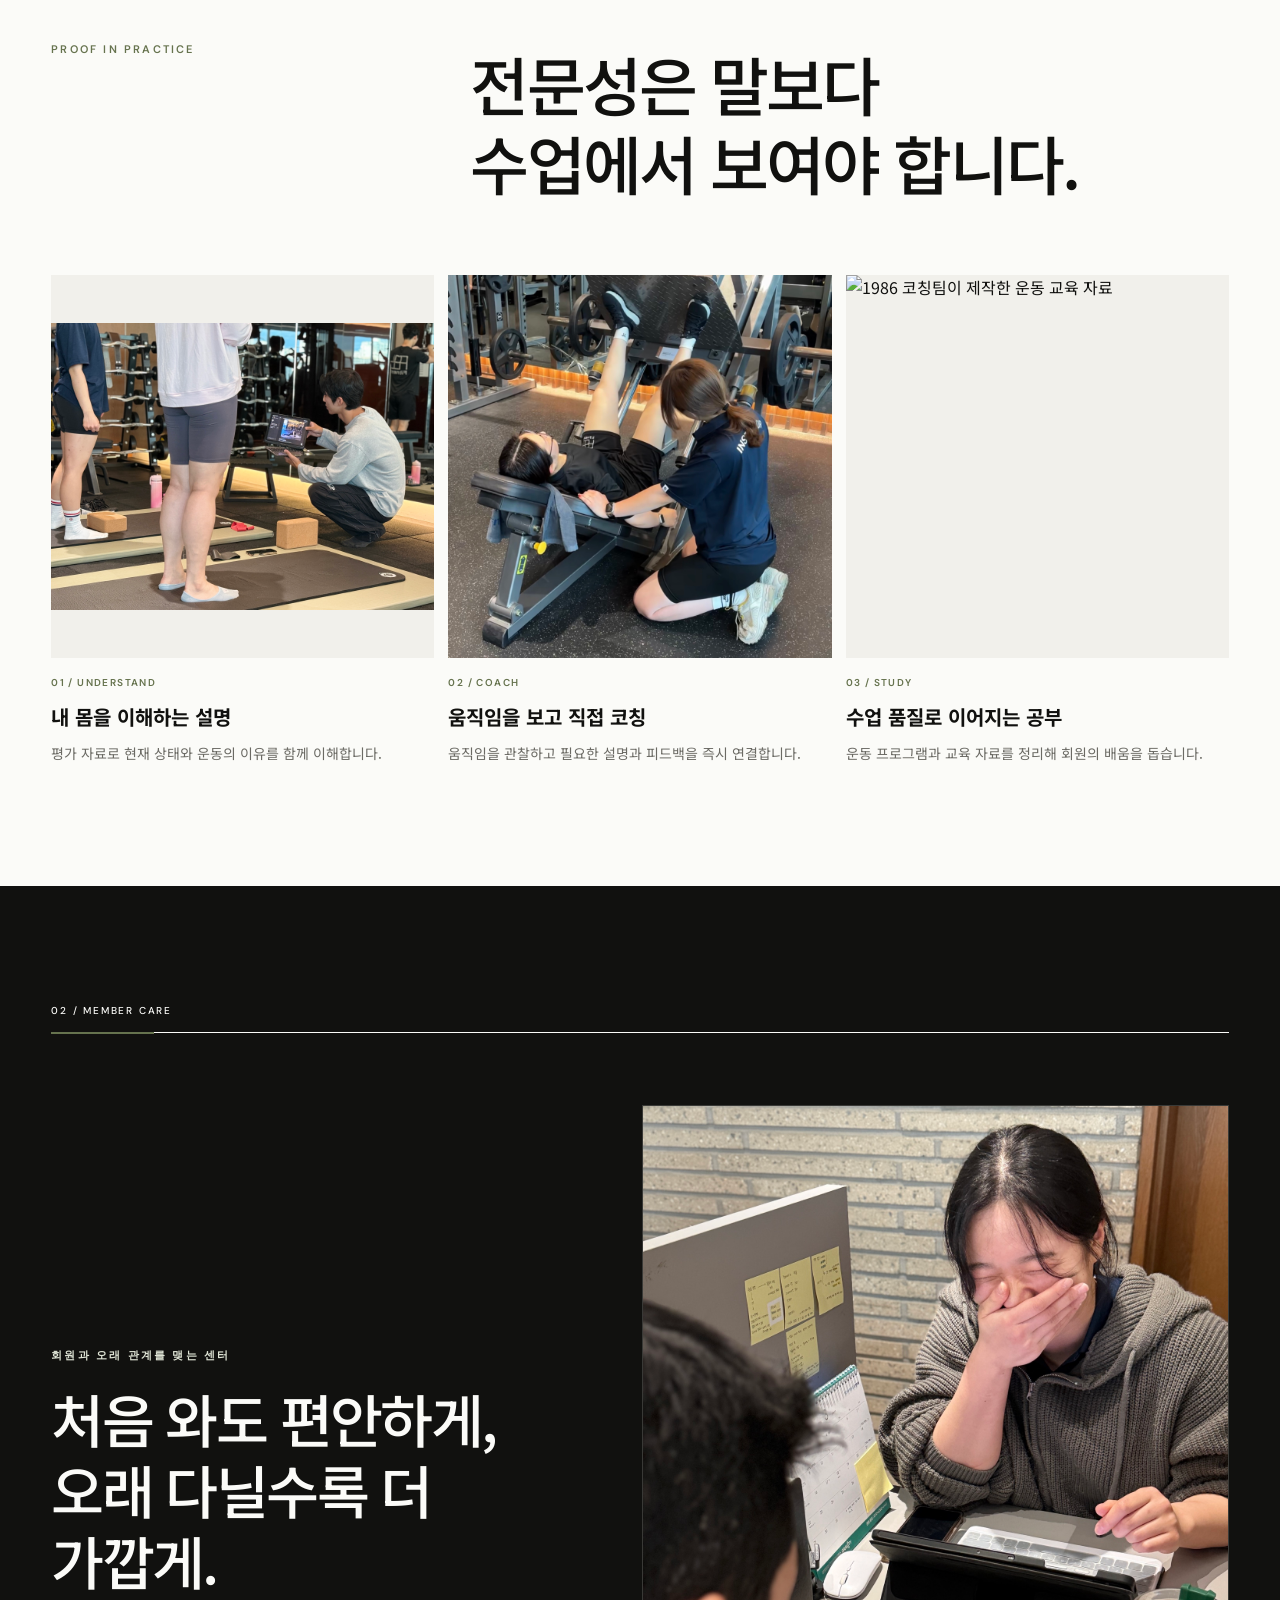
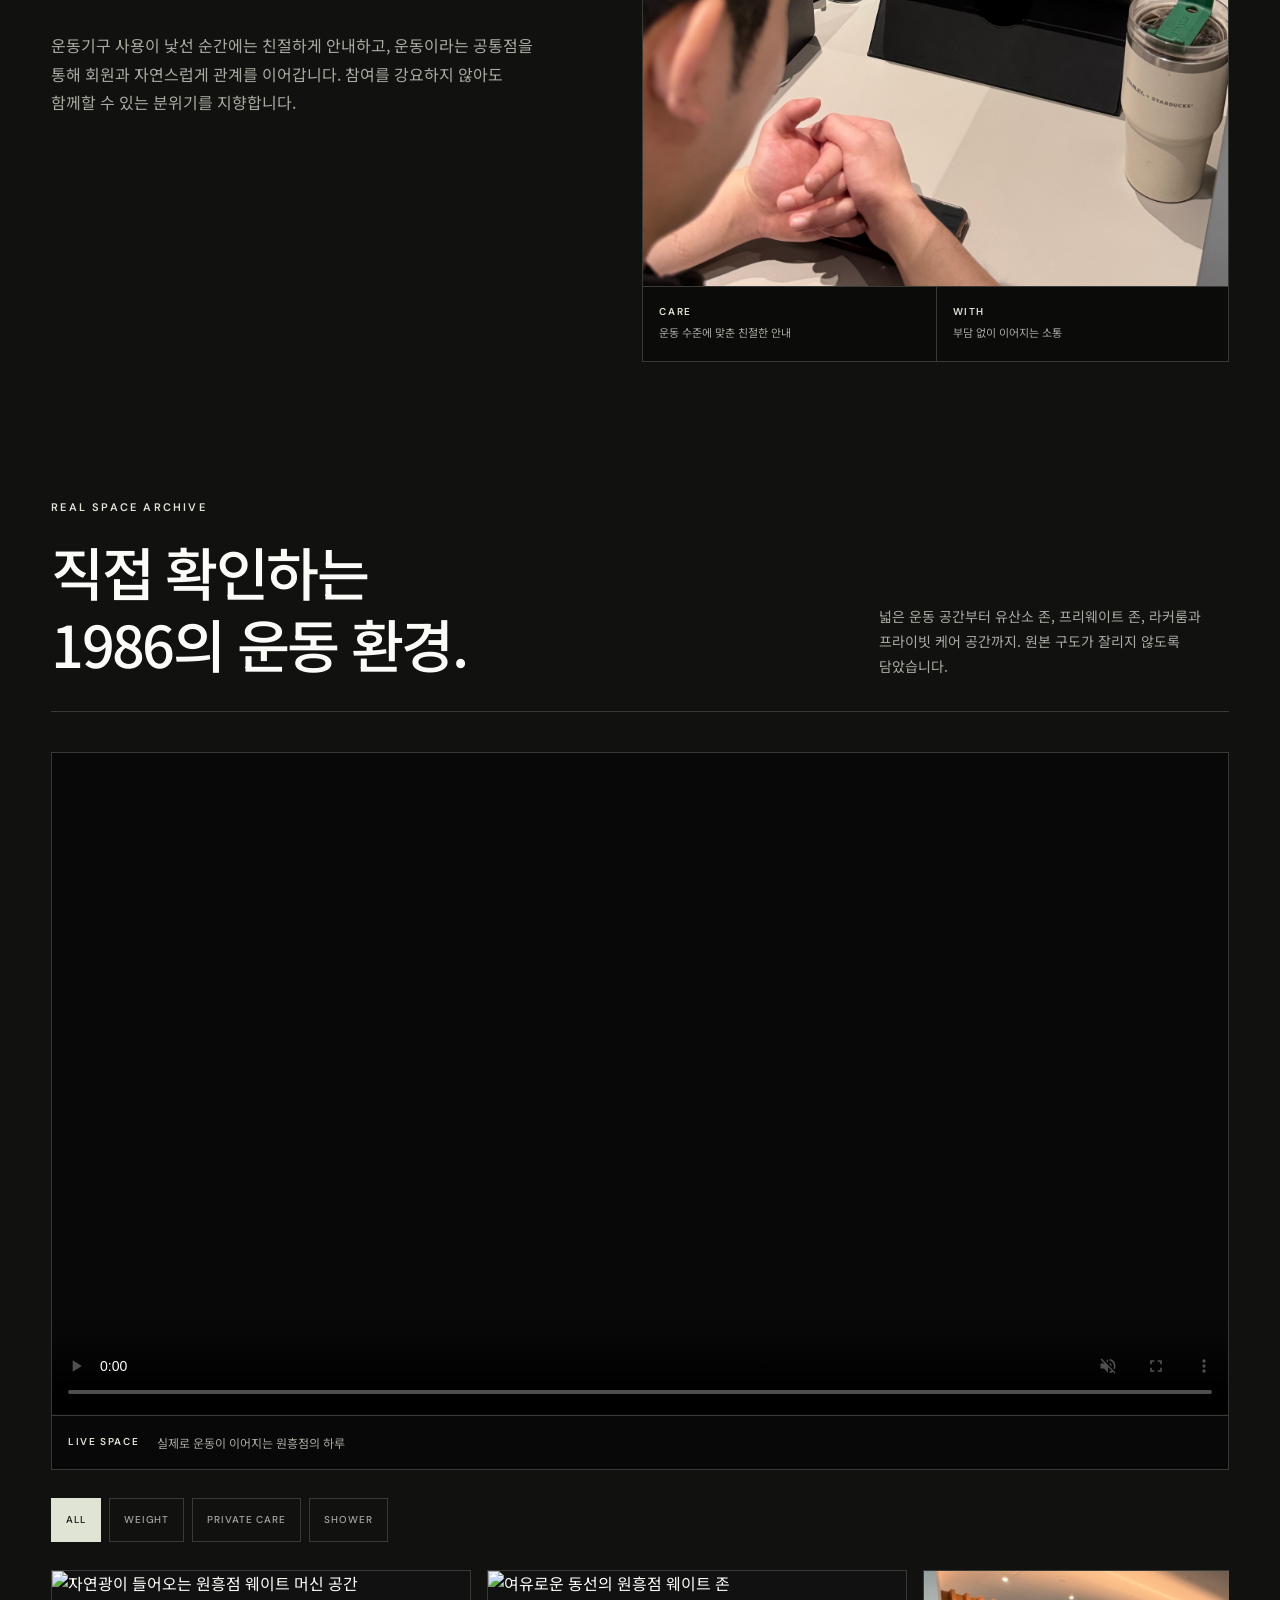
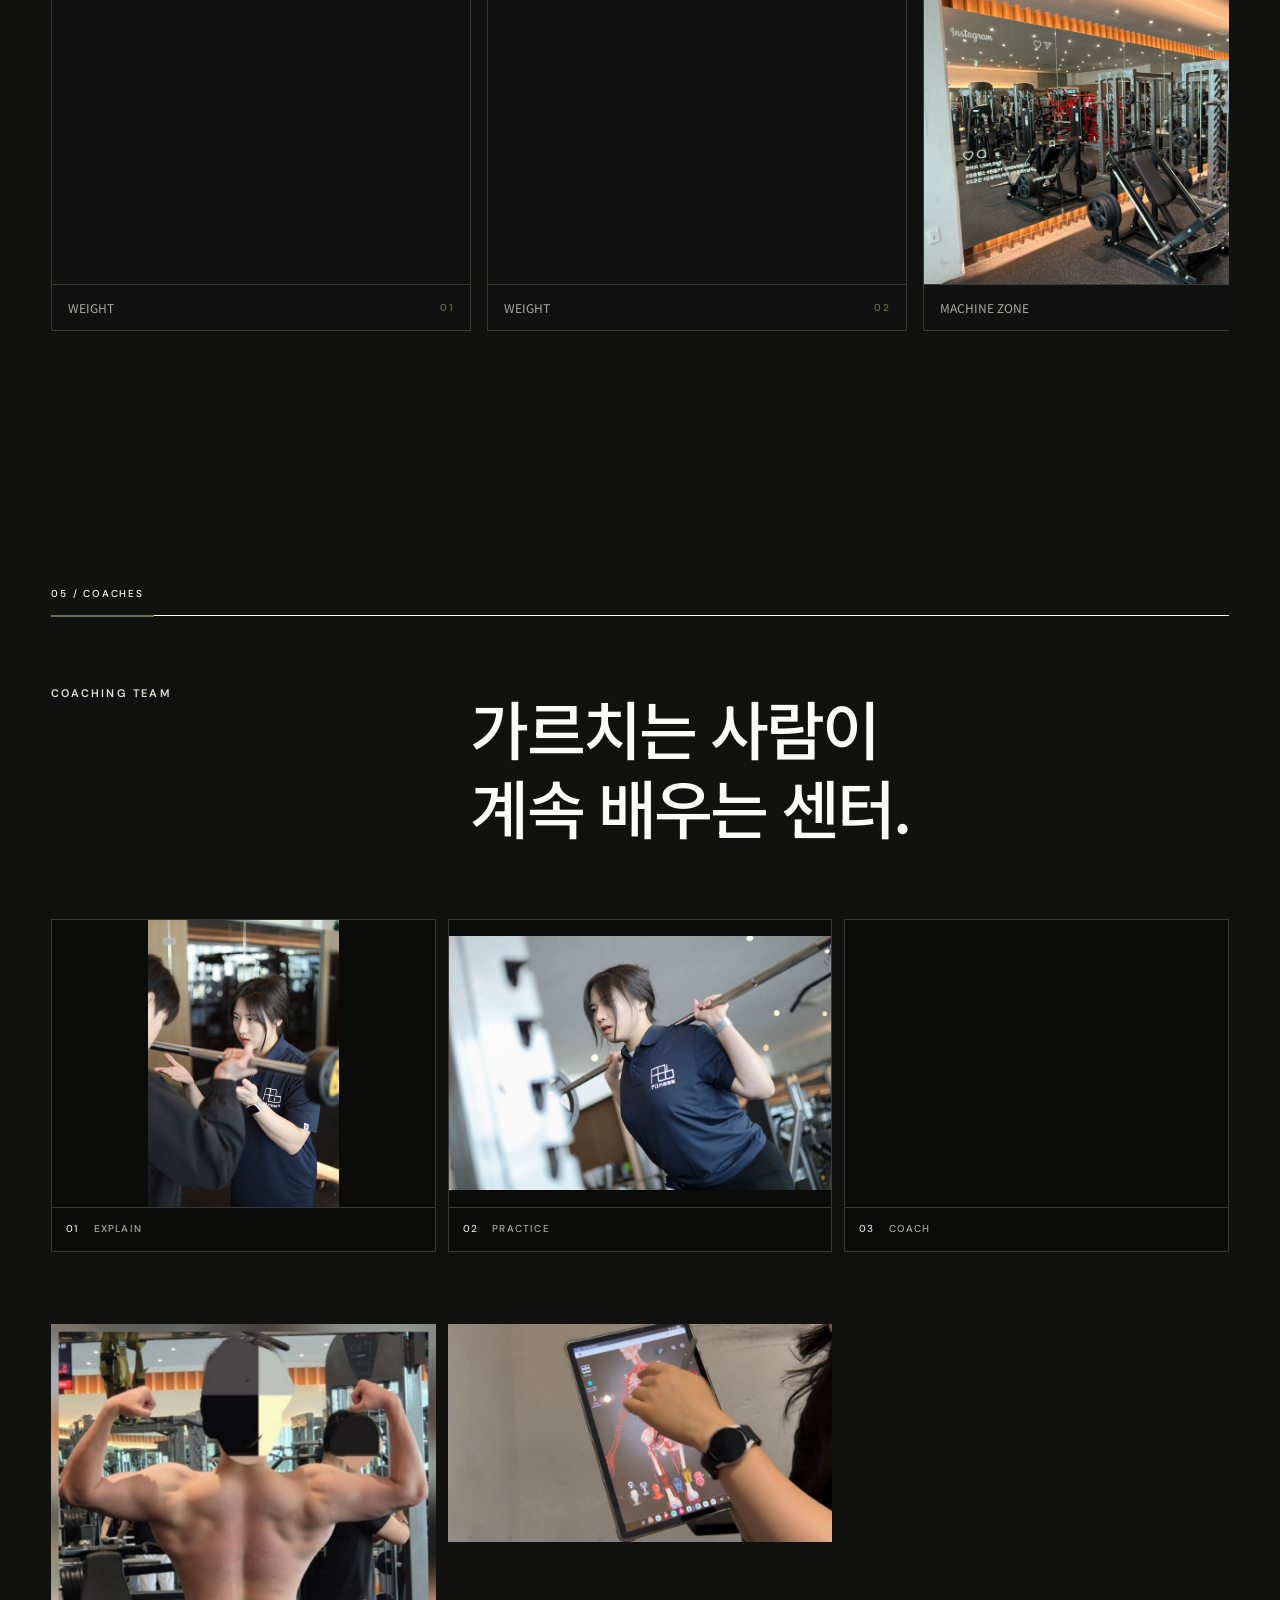
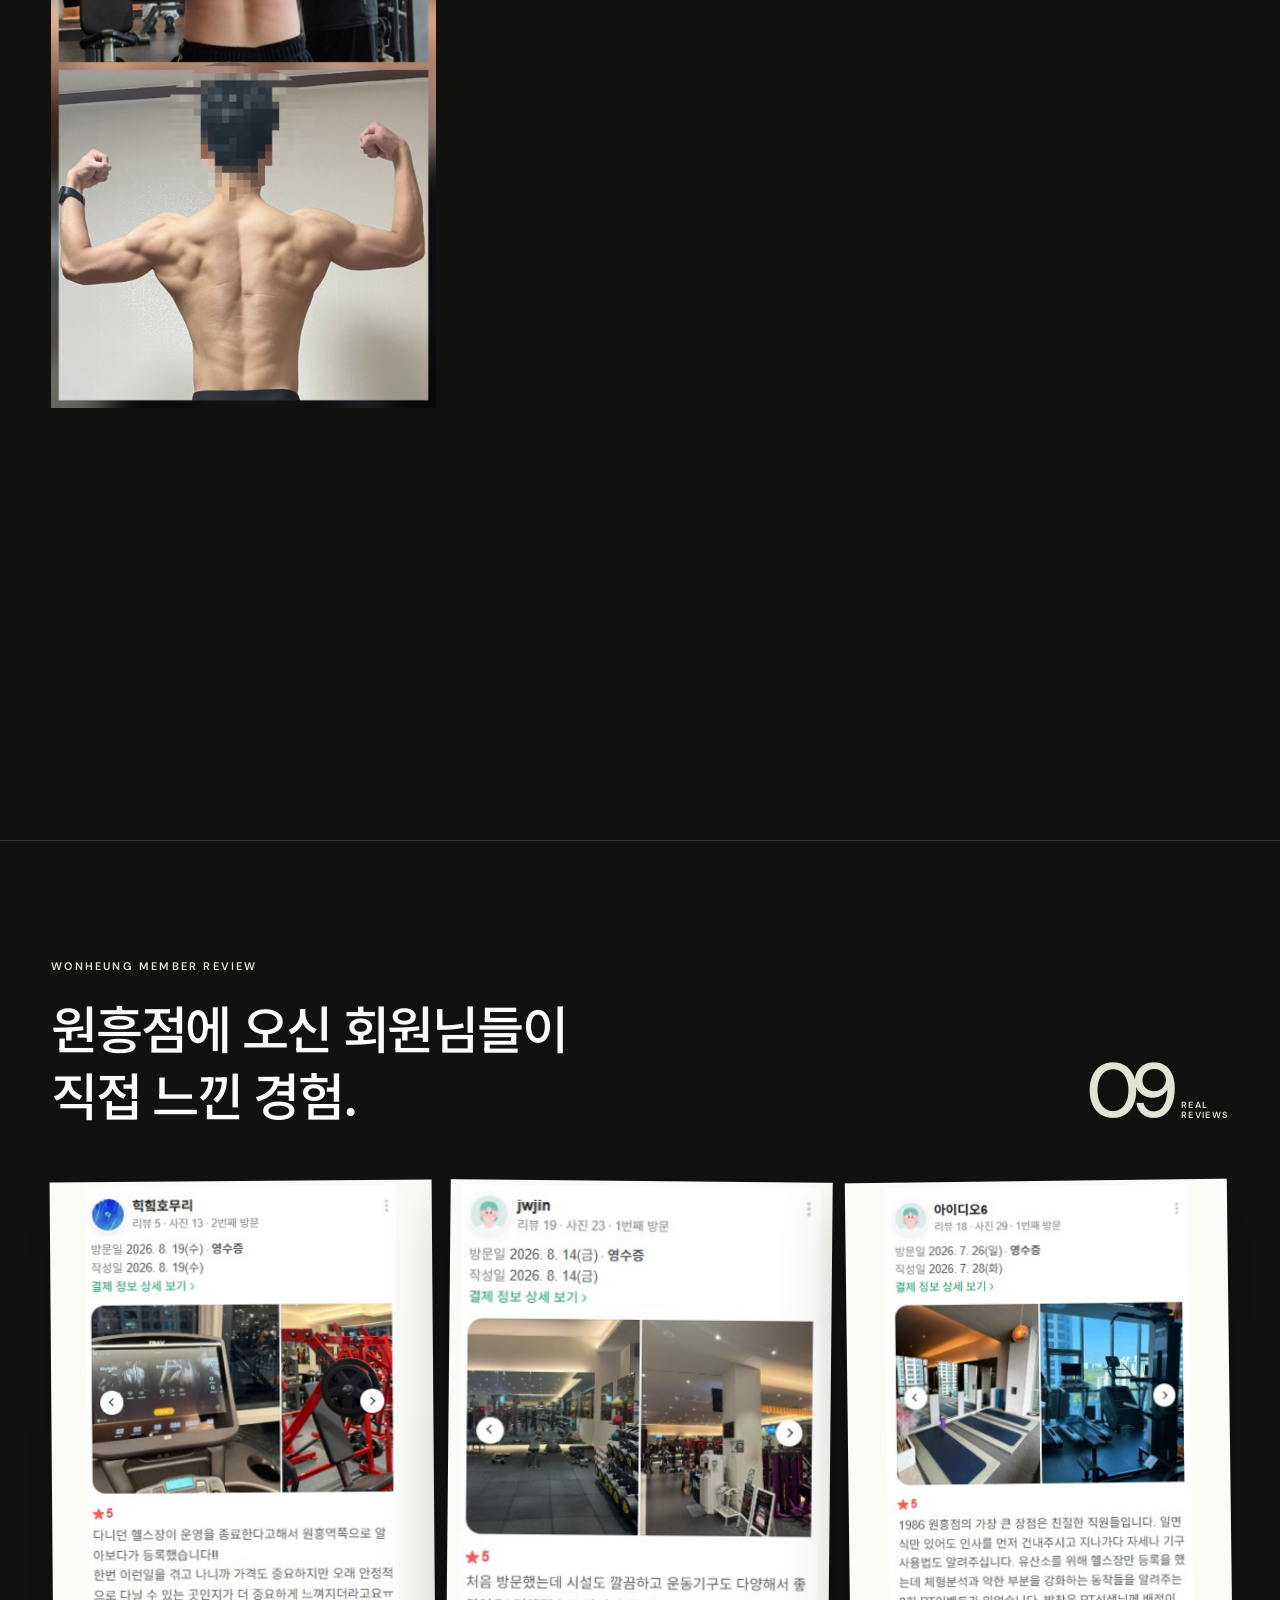
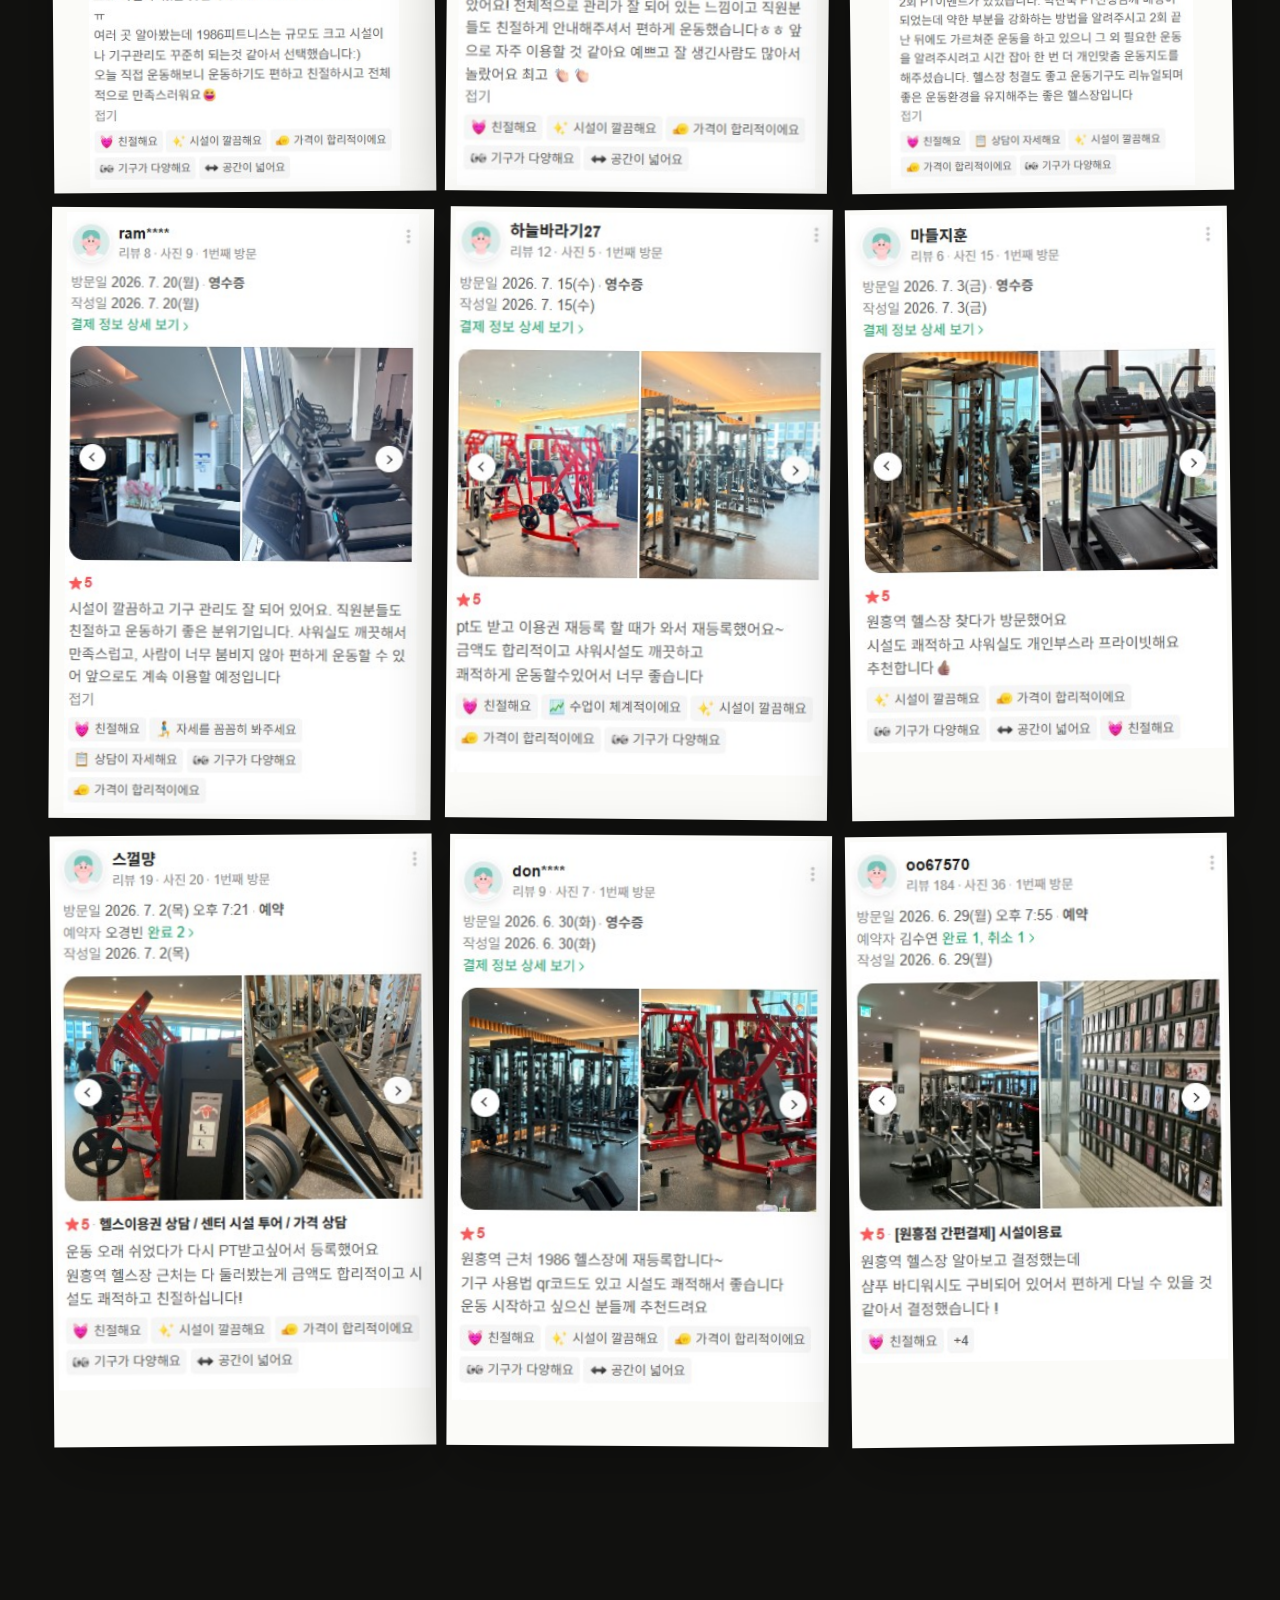
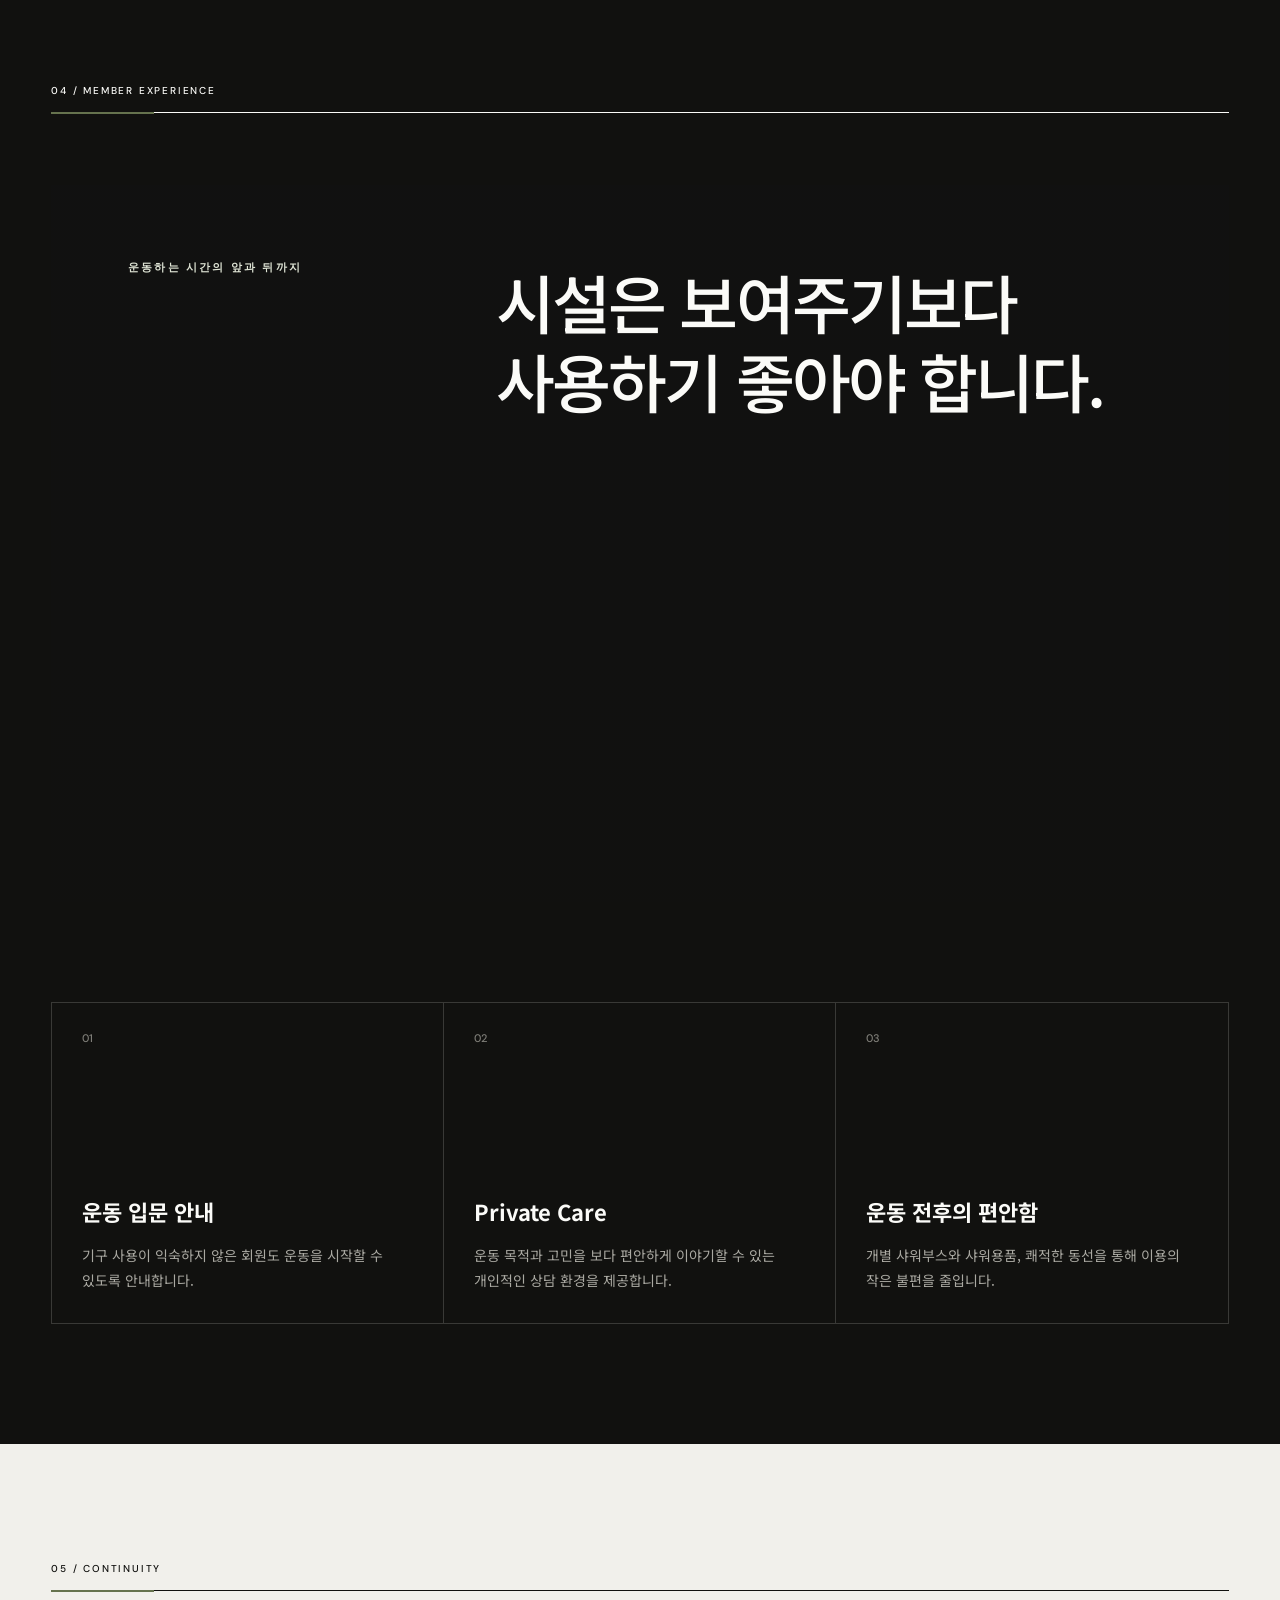
==== commit 4ea21817: "Improve visit FAQs, hours schema and booking links" ====
--- a/index.html
+++ b/index.html
@@ -8,7 +8,7 @@
   <meta name="robots" content="index, follow, max-image-preview:large">
   <link rel="canonical" href="https://wonheung-landing.pages.dev/">
   <link rel="image_src" href="https://wonheung-landing.pages.dev/assets/social/1986-wonheung-search.jpg">
-  <meta property="og:title" content="느낌좋은 헬스장 1986피트니스 원흥">
+  <meta property="og:title" content="1986피트니스 원흥점 | 원흥역 헬스장·PT">
   <meta property="og:description" content="좋은 시설에서 운동하고, 필요하면 제대로 배우고, 오래 다니고 싶은 헬스장.">
   <meta property="og:type" content="website">
   <meta property="og:site_name" content="1986피트니스 원흥">
@@ -21,68 +21,176 @@
   <meta property="og:image:height" content="900">
   <meta property="og:image:alt" content="통창과 다양한 운동기구를 갖춘 1986피트니스 원흥점 실제 시설">
   <meta name="twitter:card" content="summary_large_image">
-  <meta name="twitter:title" content="느낌좋은 헬스장 1986피트니스 원흥">
+  <meta name="twitter:title" content="1986피트니스 원흥점 | 원흥역 헬스장·PT">
   <meta name="twitter:description" content="시설부터 수업까지, 운동을 제대로 할 수 있는 환경.">
   <meta name="twitter:image" content="https://wonheung-landing.pages.dev/assets/social/1986-wonheung-search.jpg">
   <meta name="twitter:image:alt" content="통창과 다양한 운동기구를 갖춘 1986피트니스 원흥점 실제 시설">
   <meta name="theme-color" content="#11110f">
   <link rel="shortcut icon" href="https://wonheung-landing.pages.dev/favicon.svg" type="image/svg+xml">
-  <title>원흥역 헬스장·PT | 1986피트니스 원흥점</title>
+  <title>1986피트니스 원흥점 | 원흥역 헬스장·PT</title>
   <link rel="stylesheet" href="styles.css?v=42">
   <script type="application/ld+json">
-  {
-    "@context": "https://schema.org",
-    "@graph": [
-      {
-        "@type": "WebSite",
-        "@id": "https://wonheung-landing.pages.dev/#website",
-        "url": "https://wonheung-landing.pages.dev/",
-        "name": "1986피트니스 원흥점",
-        "inLanguage": "ko-KR"
+{
+  "@context": "https://schema.org",
+  "@graph": [
+    {
+      "@type": "WebSite",
+      "@id": "https://wonheung-landing.pages.dev/#website",
+      "url": "https://wonheung-landing.pages.dev/",
+      "name": "1986피트니스 원흥점",
+      "inLanguage": "ko-KR"
+    },
+    {
+      "@type": "ImageObject",
+      "@id": "https://wonheung-landing.pages.dev/#primaryimage",
+      "url": "https://wonheung-landing.pages.dev/assets/social/1986-wonheung-search.jpg",
+      "contentUrl": "https://wonheung-landing.pages.dev/assets/social/1986-wonheung-search.jpg",
+      "width": 1200,
+      "height": 900,
+      "caption": "통창과 다양한 운동기구를 갖춘 1986피트니스 원흥점 실제 시설"
+    },
+    {
+      "@type": "WebPage",
+      "@id": "https://wonheung-landing.pages.dev/#webpage",
+      "url": "https://wonheung-landing.pages.dev/",
+      "name": "1986피트니스 원흥점 | 원흥역 헬스장·PT",
+      "description": "시설부터 수업까지, 운동을 제대로 할 수 있는 환경. 원흥역 도보권 1986피트니스에서 실제 공간과 PT 코칭 방식을 확인하세요.",
+      "isPartOf": {
+        "@id": "https://wonheung-landing.pages.dev/#website"
       },
-      {
-        "@type": "ImageObject",
-        "@id": "https://wonheung-landing.pages.dev/#primaryimage",
-        "url": "https://wonheung-landing.pages.dev/assets/social/1986-wonheung-search.jpg",
-        "contentUrl": "https://wonheung-landing.pages.dev/assets/social/1986-wonheung-search.jpg",
-        "width": 1200,
-        "height": 900,
-        "caption": "통창과 다양한 운동기구를 갖춘 1986피트니스 원흥점 실제 시설"
+      "primaryImageOfPage": {
+        "@id": "https://wonheung-landing.pages.dev/#primaryimage"
       },
-      {
-        "@type": "WebPage",
-        "@id": "https://wonheung-landing.pages.dev/#webpage",
-        "url": "https://wonheung-landing.pages.dev/",
-        "name": "원흥역 헬스장·PT | 1986피트니스 원흥점",
-        "description": "시설부터 수업까지, 운동을 제대로 할 수 있는 환경. 원흥역 도보권 1986피트니스에서 실제 공간과 PT 코칭 방식을 확인하세요.",
-        "isPartOf": { "@id": "https://wonheung-landing.pages.dev/#website" },
-        "primaryImageOfPage": { "@id": "https://wonheung-landing.pages.dev/#primaryimage" },
-        "thumbnailUrl": "https://wonheung-landing.pages.dev/assets/social/1986-wonheung-search.jpg",
-        "inLanguage": "ko-KR"
+      "thumbnailUrl": "https://wonheung-landing.pages.dev/assets/social/1986-wonheung-search.jpg",
+      "inLanguage": "ko-KR"
+    },
+    {
+      "@type": "HealthClub",
+      "@id": "https://wonheung-landing.pages.dev/#healthclub",
+      "name": "1986피트니스 원흥점",
+      "url": "https://wonheung-landing.pages.dev/",
+      "image": {
+        "@id": "https://wonheung-landing.pages.dev/#primaryimage"
       },
-      {
-        "@type": "HealthClub",
-        "@id": "https://wonheung-landing.pages.dev/#healthclub",
-        "name": "1986피트니스 원흥점",
-        "url": "https://wonheung-landing.pages.dev/",
-        "image": { "@id": "https://wonheung-landing.pages.dev/#primaryimage" },
-        "telephone": "+82-31-965-1986",
-        "address": {
-          "@type": "PostalAddress",
-          "streetAddress": "삼송로 12 반도유스퀘어 10층",
-          "addressLocality": "고양시 덕양구",
-          "addressRegion": "경기도",
-          "addressCountry": "KR"
-        },
-        "sameAs": [
-          "https://map.naver.com/p/entry/place/1924563634",
-          "http://pf.kakao.com/_TAsAb"
-        ]
-      }
-    ]
-  }
+      "telephone": "+82-31-965-1986",
+      "address": {
+        "@type": "PostalAddress",
+        "streetAddress": "삼송로 12 반도유스퀘어 10층",
+        "addressLocality": "고양시 덕양구",
+        "addressRegion": "경기도",
+        "addressCountry": "KR"
+      },
+      "sameAs": [
+        "https://map.naver.com/p/entry/place/1924563634",
+        "http://pf.kakao.com/_TAsAb"
+      ],
+      "openingHoursSpecification": [
+        {
+          "@type": "OpeningHoursSpecification",
+          "dayOfWeek": [
+            "Monday",
+            "Tuesday",
+            "Wednesday",
+            "Thursday",
+            "Friday"
+          ],
+          "opens": "06:00",
+          "closes": "23:00"
+        },
+        {
+          "@type": "OpeningHoursSpecification",
+          "dayOfWeek": [
+            "Saturday",
+            "Sunday"
+          ],
+          "opens": "07:00",
+          "closes": "21:00"
+        }
+      ],
+      "specialOpeningHoursSpecification": [
+        {
+          "@type": "OpeningHoursSpecification",
+          "validFrom": "2026-11-08",
+          "validThrough": "2026-11-08",
+          "opens": "00:00",
+          "closes": "00:00"
+        },
+        {
+          "@type": "OpeningHoursSpecification",
+          "validFrom": "2026-12-13",
+          "validThrough": "2026-12-13",
+          "opens": "00:00",
+          "closes": "00:00"
+        },
+        {
+          "@type": "OpeningHoursSpecification",
+          "validFrom": "2027-01-10",
+          "validThrough": "2027-01-10",
+          "opens": "00:00",
+          "closes": "00:00"
+        },
+        {
+          "@type": "OpeningHoursSpecification",
+          "validFrom": "2027-02-14",
+          "validThrough": "2027-02-14",
+          "opens": "00:00",
+          "closes": "00:00"
+        },
+        {
+          "@type": "OpeningHoursSpecification",
+          "validFrom": "2027-03-14",
+          "validThrough": "2027-03-14",
+          "opens": "00:00",
+          "closes": "00:00"
+        },
+        {
+          "@type": "OpeningHoursSpecification",
+          "validFrom": "2027-04-11",
+          "validThrough": "2027-04-11",
+          "opens": "00:00",
+          "closes": "00:00"
+        },
+        {
+          "@type": "OpeningHoursSpecification",
+          "validFrom": "2027-05-09",
+          "validThrough": "2027-05-09",
+          "opens": "00:00",
+          "closes": "00:00"
+        },
+        {
+          "@type": "OpeningHoursSpecification",
+          "validFrom": "2027-06-13",
+          "validThrough": "2027-06-13",
+          "opens": "00:00",
+          "closes": "00:00"
+        },
+        {
+          "@type": "OpeningHoursSpecification",
+          "validFrom": "2027-07-11",
+          "validThrough": "2027-07-11",
+          "opens": "00:00",
+          "closes": "00:00"
+        },
+        {
+          "@type": "OpeningHoursSpecification",
+          "validFrom": "2027-08-08",
+          "validThrough": "2027-08-08",
+          "opens": "00:00",
+          "closes": "00:00"
+        },
+        {
+          "@type": "OpeningHoursSpecification",
+          "validFrom": "2027-09-12",
+          "validThrough": "2027-09-12",
+          "opens": "00:00",
+          "closes": "00:00"
+        }
+      ]
+    }
+  ]
+}
   </script>
-  <script src="data/site-config.js?v=2" defer></script><script src="data/trainers.js?v=7" defer></script><script src="data/gallery.js?v=2" defer></script><script src="script.js?v=24" defer></script>
+  <script src="data/site-config.js?v=3" defer></script><script src="data/trainers.js?v=7" defer></script><script src="data/gallery.js?v=2" defer></script><script src="script.js?v=24" defer></script>
 </head>
 <body>
   <a class="skip-link" href="#main">본문으로 바로가기</a>
@@ -99,7 +207,7 @@
       <a href="#experience">회원 경험</a>
       <a href="#visit">방문 안내</a>
     </nav>
-    <a class="header-cta" data-consult data-event="visit_consultation" href="#visit">방문 상담</a>
+    <a class="header-cta" data-consult data-event="visit_consultation" href="https://m.booking.naver.com/booking/12/bizes/603554/items/4925065">방문 상담</a>
   </header>
 
   <main id="main">
@@ -114,7 +222,7 @@
         <p class="hero-community-description">원흥역 도보권에서<br>꾸준히 운동하기 좋은 공간.</p>
         <div class="hero-community-actions">
           <a class="hero-community-primary" href="#experience">커뮤니티 경험 보기 <span aria-hidden="true">↓</span></a>
-          <a class="hero-community-secondary" data-consult data-event="hero_consultation" href="#visit">방문 상담 <span aria-hidden="true">↗</span></a>
+          <a class="hero-community-secondary" data-consult data-event="hero_consultation" href="https://m.booking.naver.com/booking/12/bizes/603554/items/4925065">방문 상담 <span aria-hidden="true">↗</span></a>
         </div>
       </div>
     </section>
@@ -375,7 +483,7 @@
           <div><dt>PARKING</dt><dd data-site-parking>최대 2시간 지원</dd></div>
         </dl>
         <div class="visit-contact-grid" aria-label="상담 및 위치 안내">
-          <a data-phone data-event="call_click" href="tel:0319651986">전화 문의 <strong data-site-phone>031-965-1986</strong></a>
+          <a data-talk data-event="talk_consultation" href="http://talk.naver.com/W40TZM">톡톡 문의 <span aria-hidden="true">↗</span></a>
           <a data-kakao data-event="kakao_consultation" href="http://pf.kakao.com/_TAsAb">카카오톡 상담 <span aria-hidden="true">↗</span></a>
           <a data-map data-event="map_click" href="https://map.naver.com/p/entry/place/1924563634">지도에서 위치 보기 <span aria-hidden="true">↗</span></a>
         </div>
@@ -385,7 +493,7 @@
           <img src="assets/facility/visit-entrance.jpeg" alt="1986피트니스 원흥점 입구의 밝은 조명 로고와 창가 모습" width="3024" height="3024" loading="lazy" decoding="async">
         </figure>
         <div class="visit-actions">
-          <a class="primary-button" data-consult data-event="naver_booking" href="#visit">네이버로 방문 상담 예약하기 <span aria-hidden="true">↗</span></a>
+          <a class="primary-button" data-consult data-event="naver_booking" href="https://m.booking.naver.com/booking/12/bizes/603554/items/4925065">네이버로 방문 상담 예약하기 <span aria-hidden="true">↗</span></a>
         </div>
       </div>
     </section>
@@ -399,6 +507,14 @@
           <details><summary>PT는 어떤 방식으로 진행되나요?<span aria-hidden="true">+</span></summary><p>운동 목적과 현재 움직임을 파악하고, 운동의 이유와 방법을 이해할 수 있도록 설명한 뒤 단계별 움직임과 맞춤 코칭으로 연결합니다.</p></details>
           <details><summary>어떤 운동 목적으로 상담할 수 있나요?<span aria-hidden="true">+</span></summary><p>운동 입문, 체중 감량, 근력과 체력 향상, 자세 및 움직임 개선, 웨딩 준비, 러닝과 스포츠 퍼포먼스, 장기적인 건강 관리 등 다양한 목적을 함께 살펴봅니다.</p></details>
           <details><summary>상담은 공개된 공간에서 진행되나요?<span aria-hidden="true">+</span></summary><p>보다 편안하고 개인적인 상담과 관리를 위한 Private Care 공간을 운영합니다.</p></details>
+          <details><summary>1986피트니스 원흥점은 어디에 있나요?<span aria-hidden="true">+</span></summary><p>경기 고양시 덕양구 삼송로 12 반도유스퀘어 10층에 있습니다. 원흥역 인근이며 지도에서 건물 위치와 방문 경로를 확인할 수 있습니다.</p></details>
+          <details><summary>삼송·도래울에서 방문할 때 목적지는 어디로 설정하나요?<span aria-hidden="true">+</span></summary><p>지도에 1986피트니스 원흥점 또는 삼송로 12 반도유스퀘어를 입력하세요. 출발 위치에 따라 이동 경로와 소요시간이 달라집니다.</p></details>
+          <details><summary>주차 지원을 받을 수 있나요?<span aria-hidden="true">+</span></summary><p>반도유스퀘어 건물 주차장을 이용할 수 있으며 최대 2시간 주차를 지원합니다. 차량 등록 방법은 센터 안내를 확인해 주세요.</p></details>
+          <details><summary>영업시간과 정기휴무는 언제인가요?<span aria-hidden="true">+</span></summary><p>평일 06:00~23:00, 주말·공휴일 07:00~21:00에 운영합니다. 매월 둘째 일요일과 신정, 설날·추석 당일은 휴관합니다. 임시 휴무나 변경 사항은 방문 전 네이버 플레이스 소식 또는 센터에 확인해 주세요.</p></details>
+          <details><summary>운동 후 개별 샤워가 가능한가요?<span aria-hidden="true">+</span></summary><p>개별 샤워부스와 샤워용품을 갖추고 있습니다. 개인적으로 필요한 세면도구는 준비해 주세요.</p></details>
+          <details><summary>회원권과 PT 가격은 어디에서 확인하나요?<span aria-hidden="true">+</span></summary><p>현재 상품과 이용 기간, 포함 서비스에 따른 금액은 네이버 예약 또는 방문 상담에서 확인해 주세요.</p></details>
+          <details><summary>러닝 커뮤니티와 회원 콘텐츠는 어떻게 참여하나요?<span aria-hidden="true">+</span></summary><p>러닝 커뮤니티와 회원 레터방의 주간 웰니스 콘텐츠를 운영합니다. 현재 일정과 참여 조건, 가입 방법은 센터에 문의해 주세요.</p></details>
+          <details><summary>방문 상담 예약과 문의는 어떻게 하나요?<span aria-hidden="true">+</span></summary><p>페이지의 방문 상담 버튼으로 네이버 예약을 이용할 수 있습니다. 예약 가능한 시간은 예약 화면에서 확인해 주세요. 센터 문의 전화는 031-965-1986입니다.</p></details>
         </div>
       </div>
     </section>
@@ -415,6 +531,6 @@
     <p class="copyright">© 1986 FITNESS WONHEUNG</p>
   </footer>
 
-  <div class="mobile-sticky-cta"><a data-consult data-event="visit_consultation" href="#visit">방문 상담</a><a data-phone data-event="call_click" href="#visit" aria-disabled="true">전화 문의</a></div>
+  <div class="mobile-sticky-cta"><a data-consult data-event="visit_consultation" href="https://m.booking.naver.com/booking/12/bizes/603554/items/4925065">방문 상담</a><a data-talk data-event="talk_consultation" href="http://talk.naver.com/W40TZM">톡톡 문의</a></div>
 </body>
 </html>
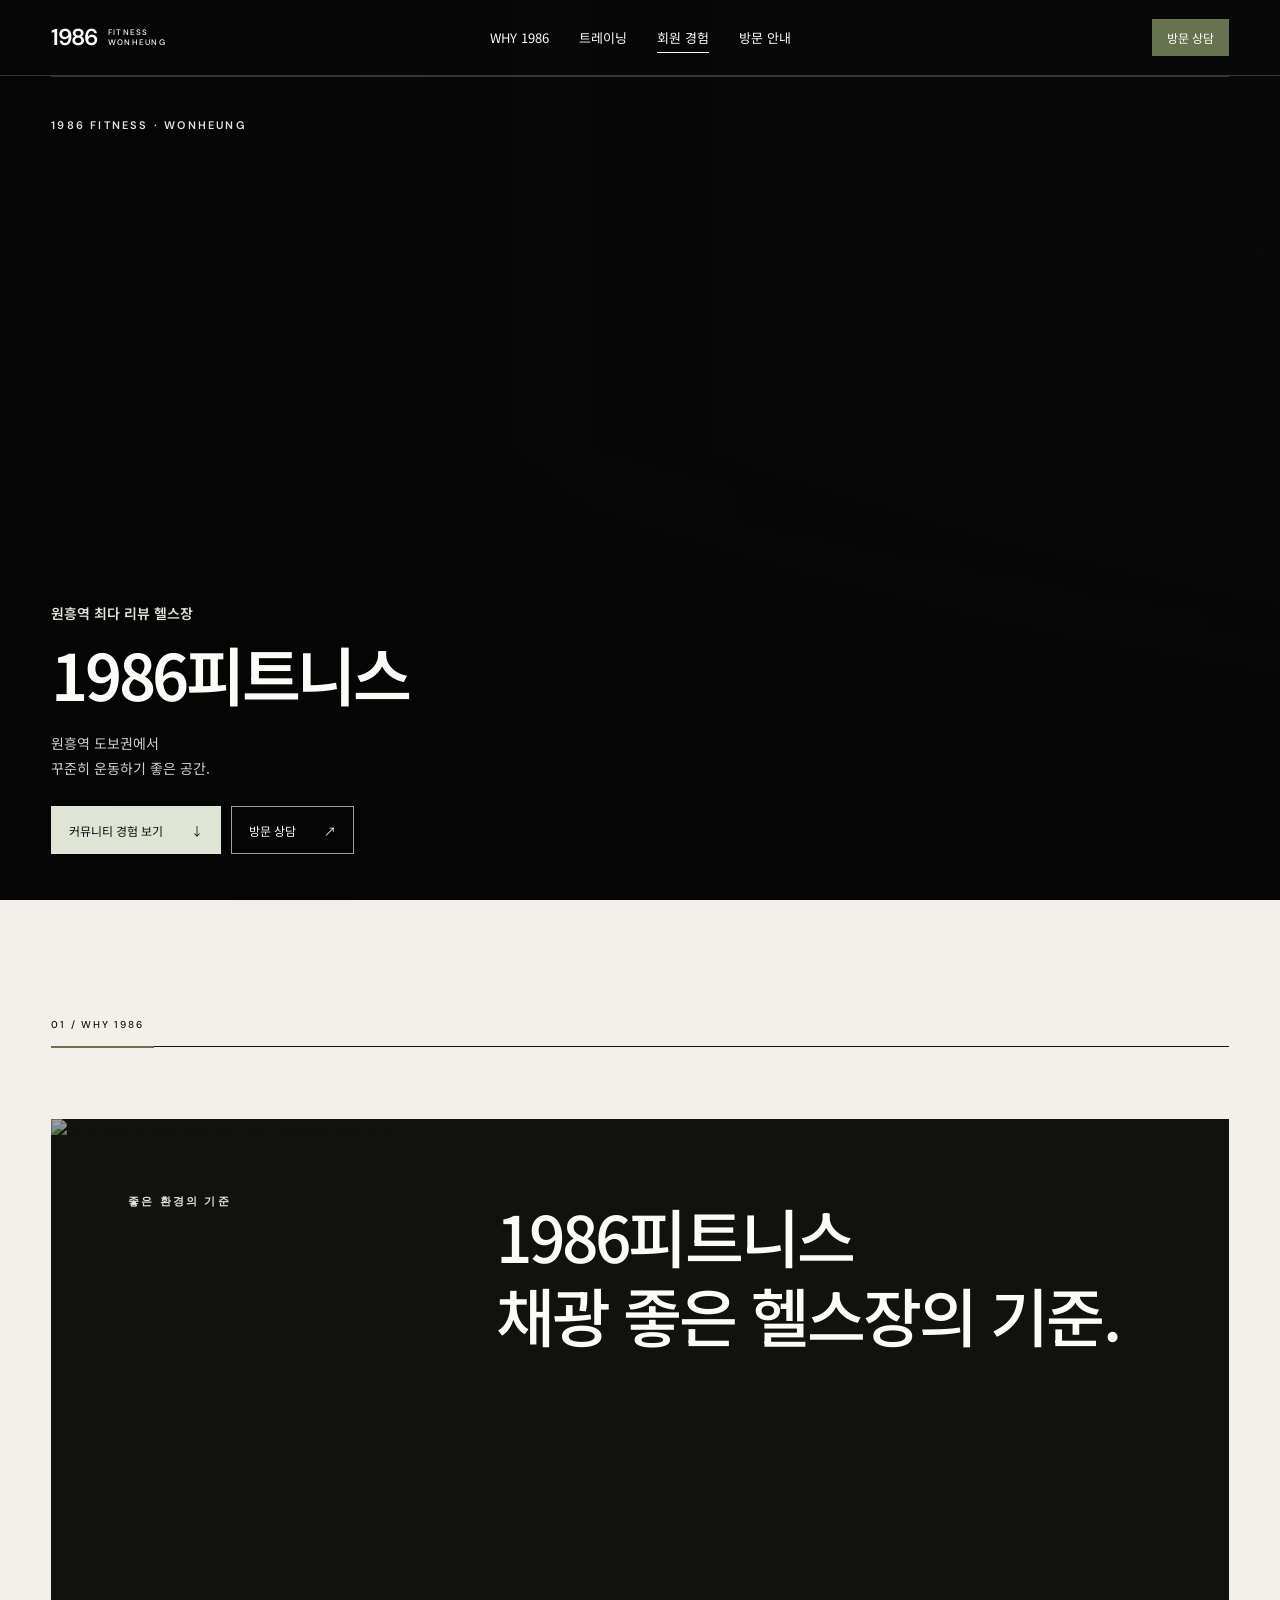
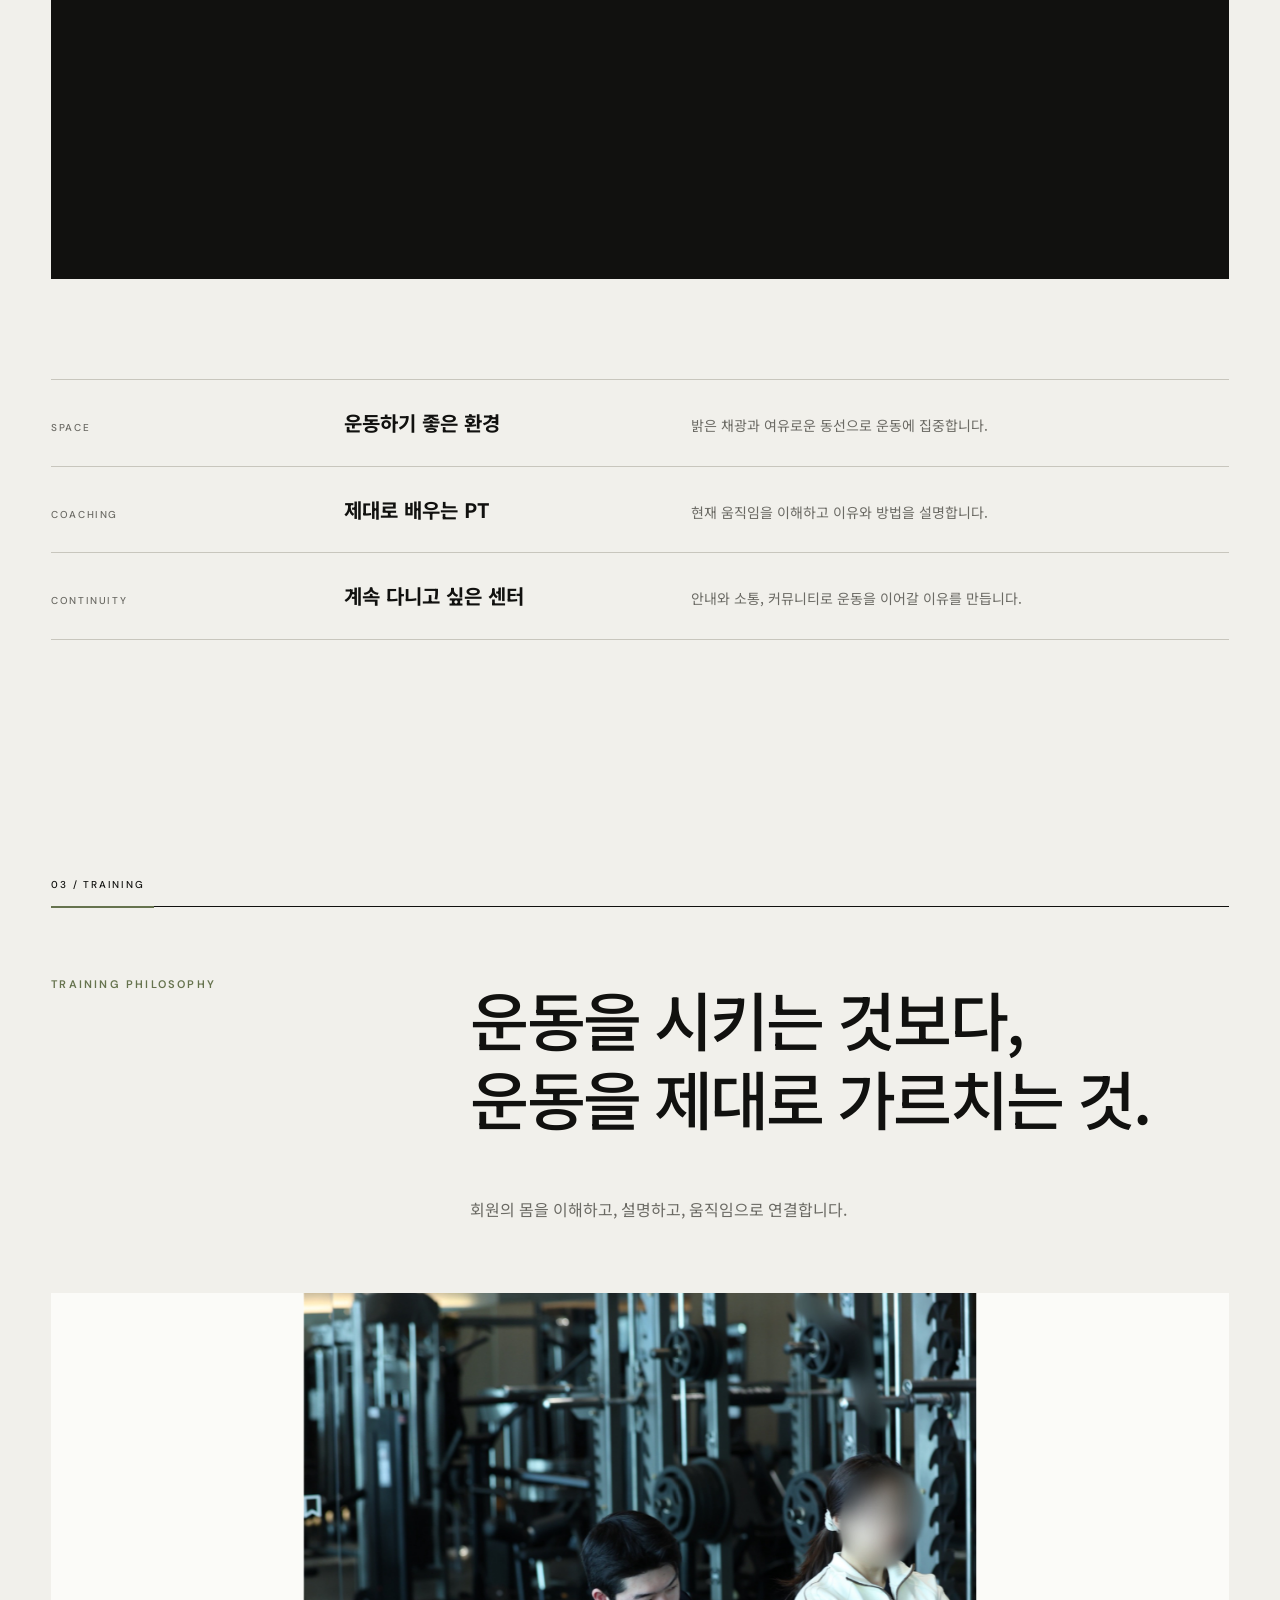
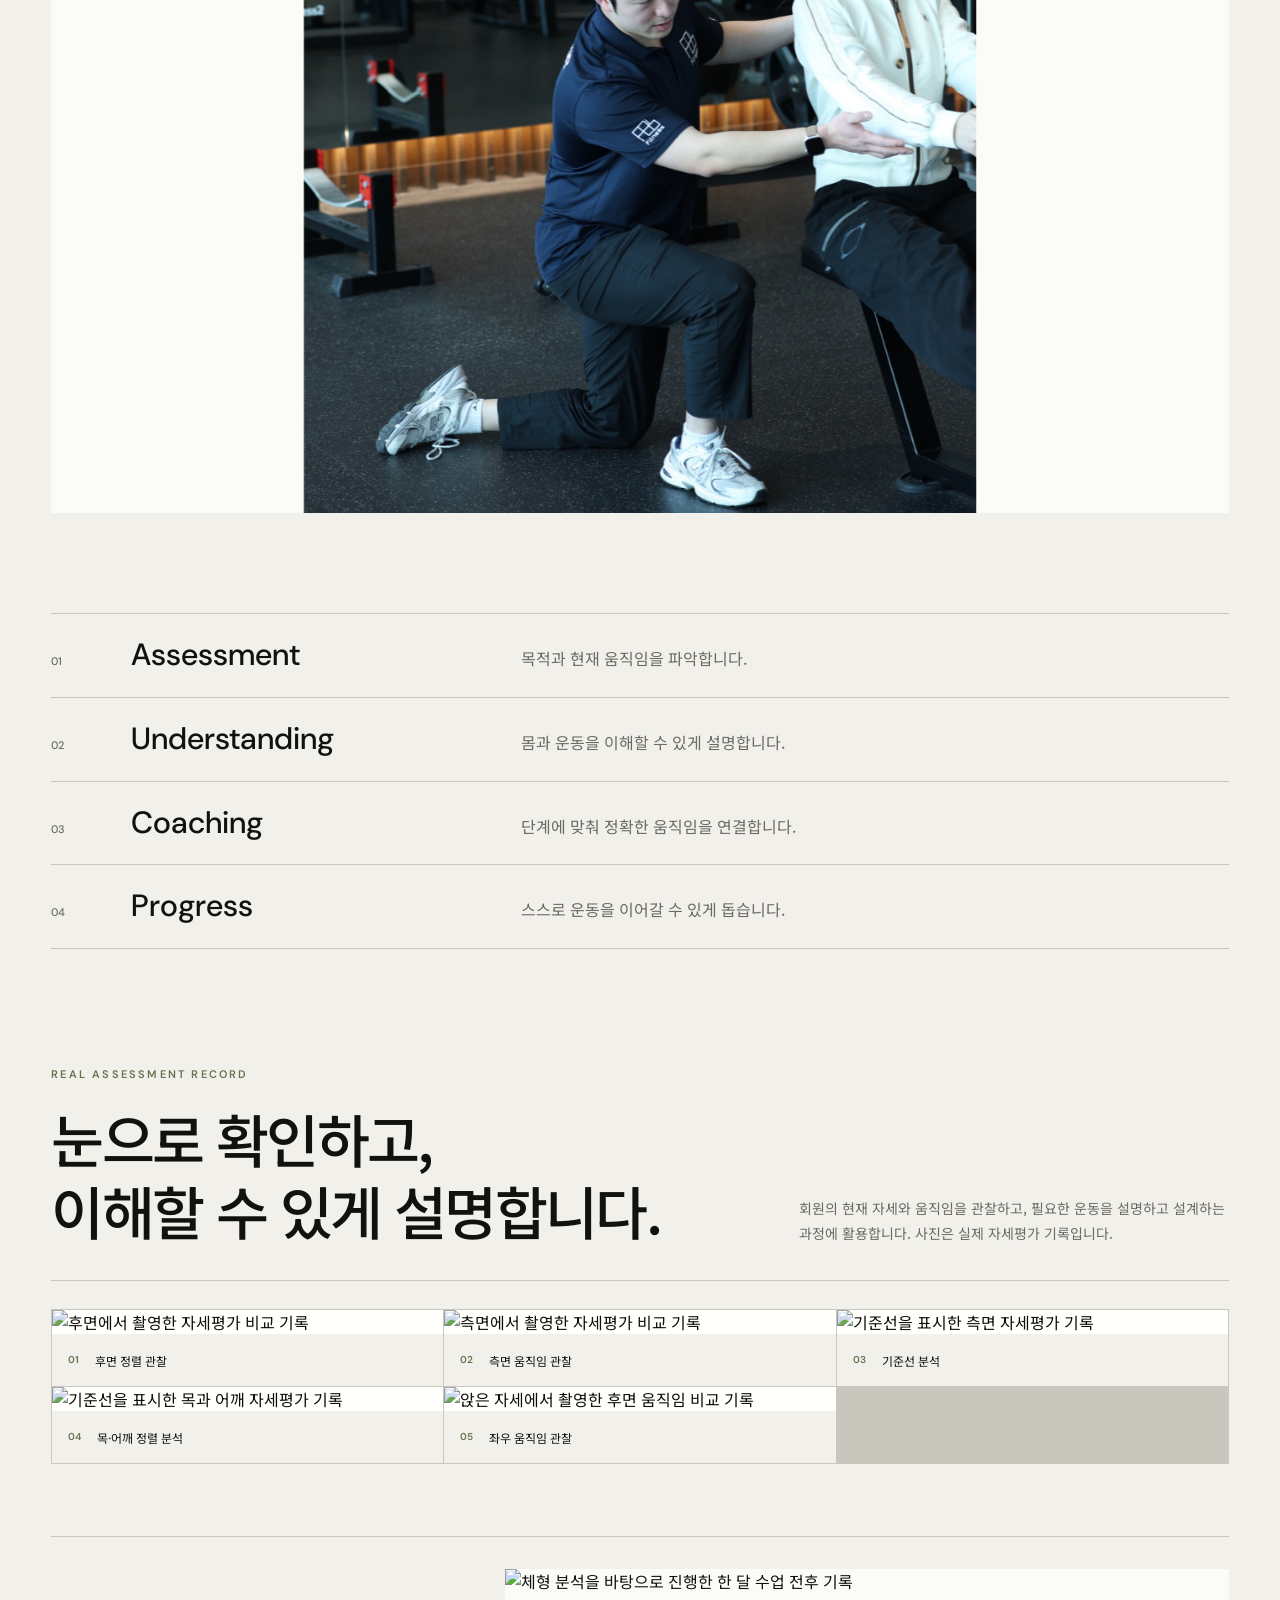
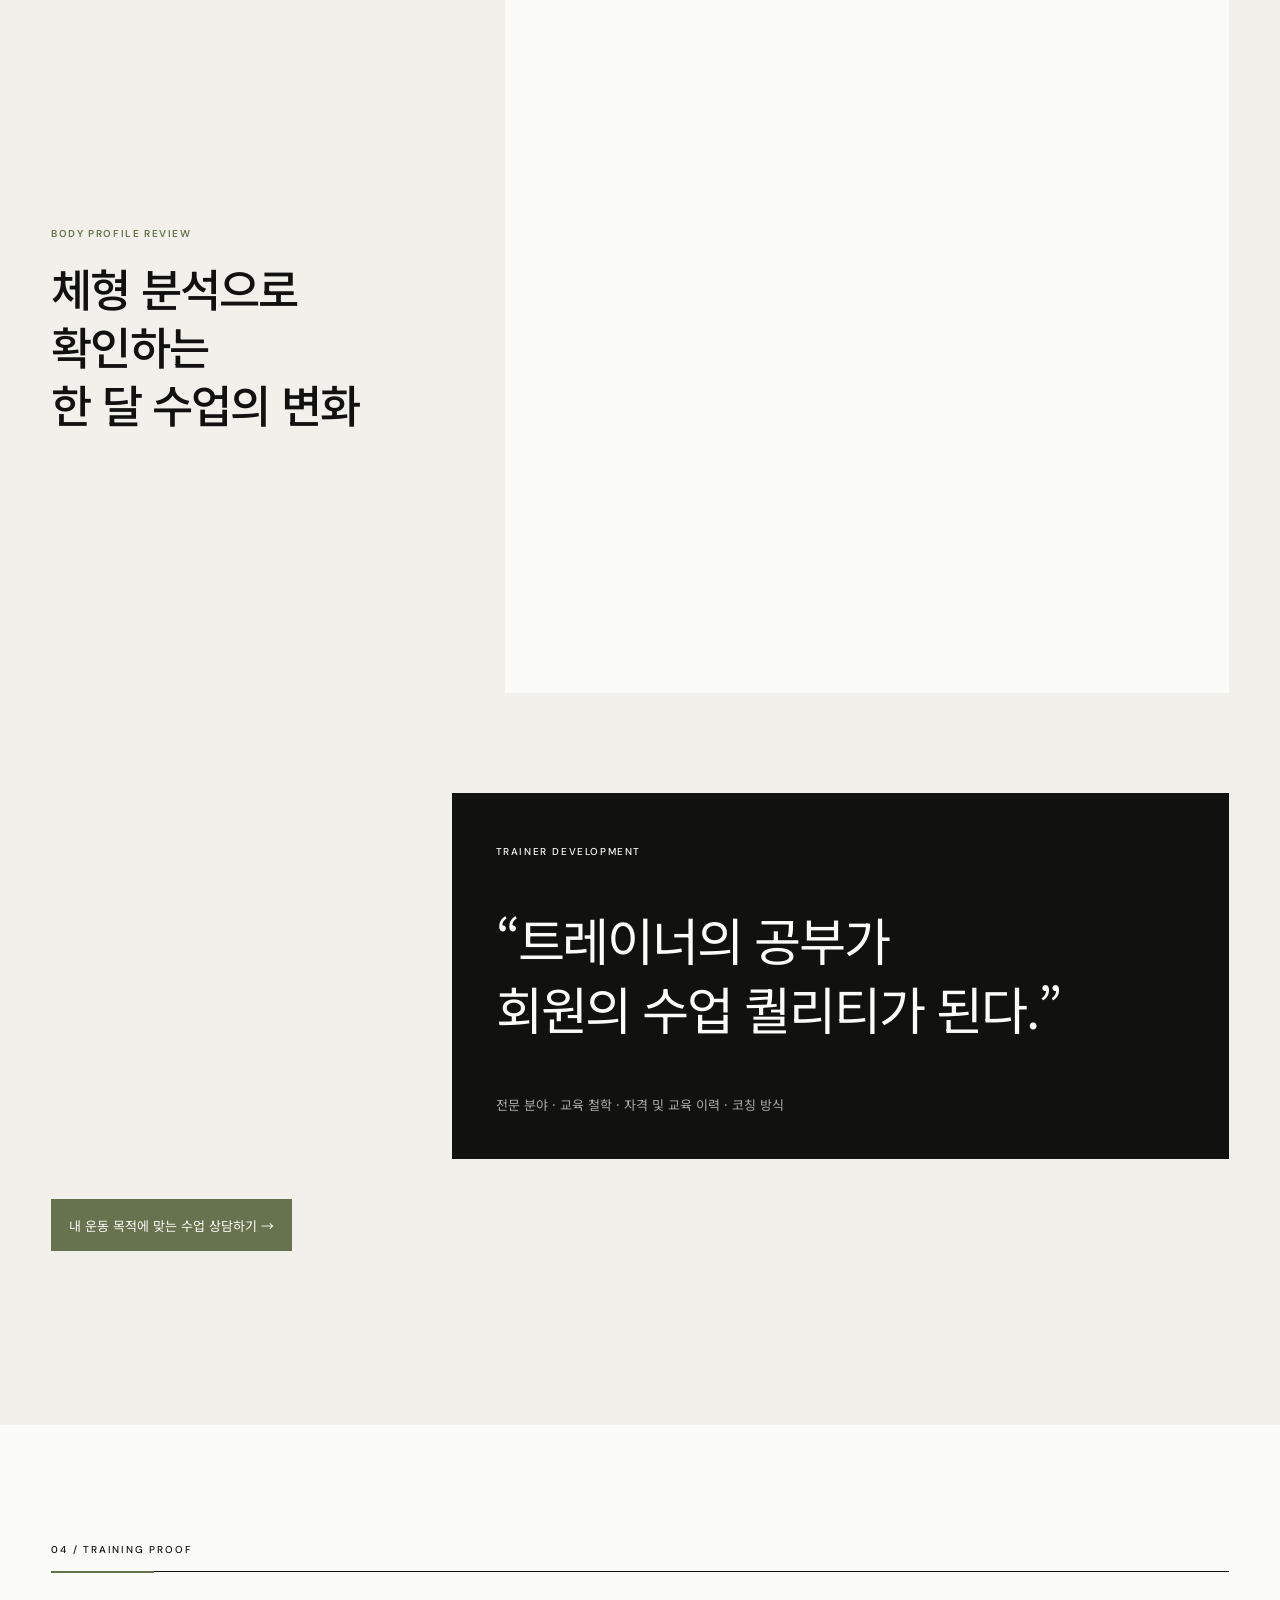
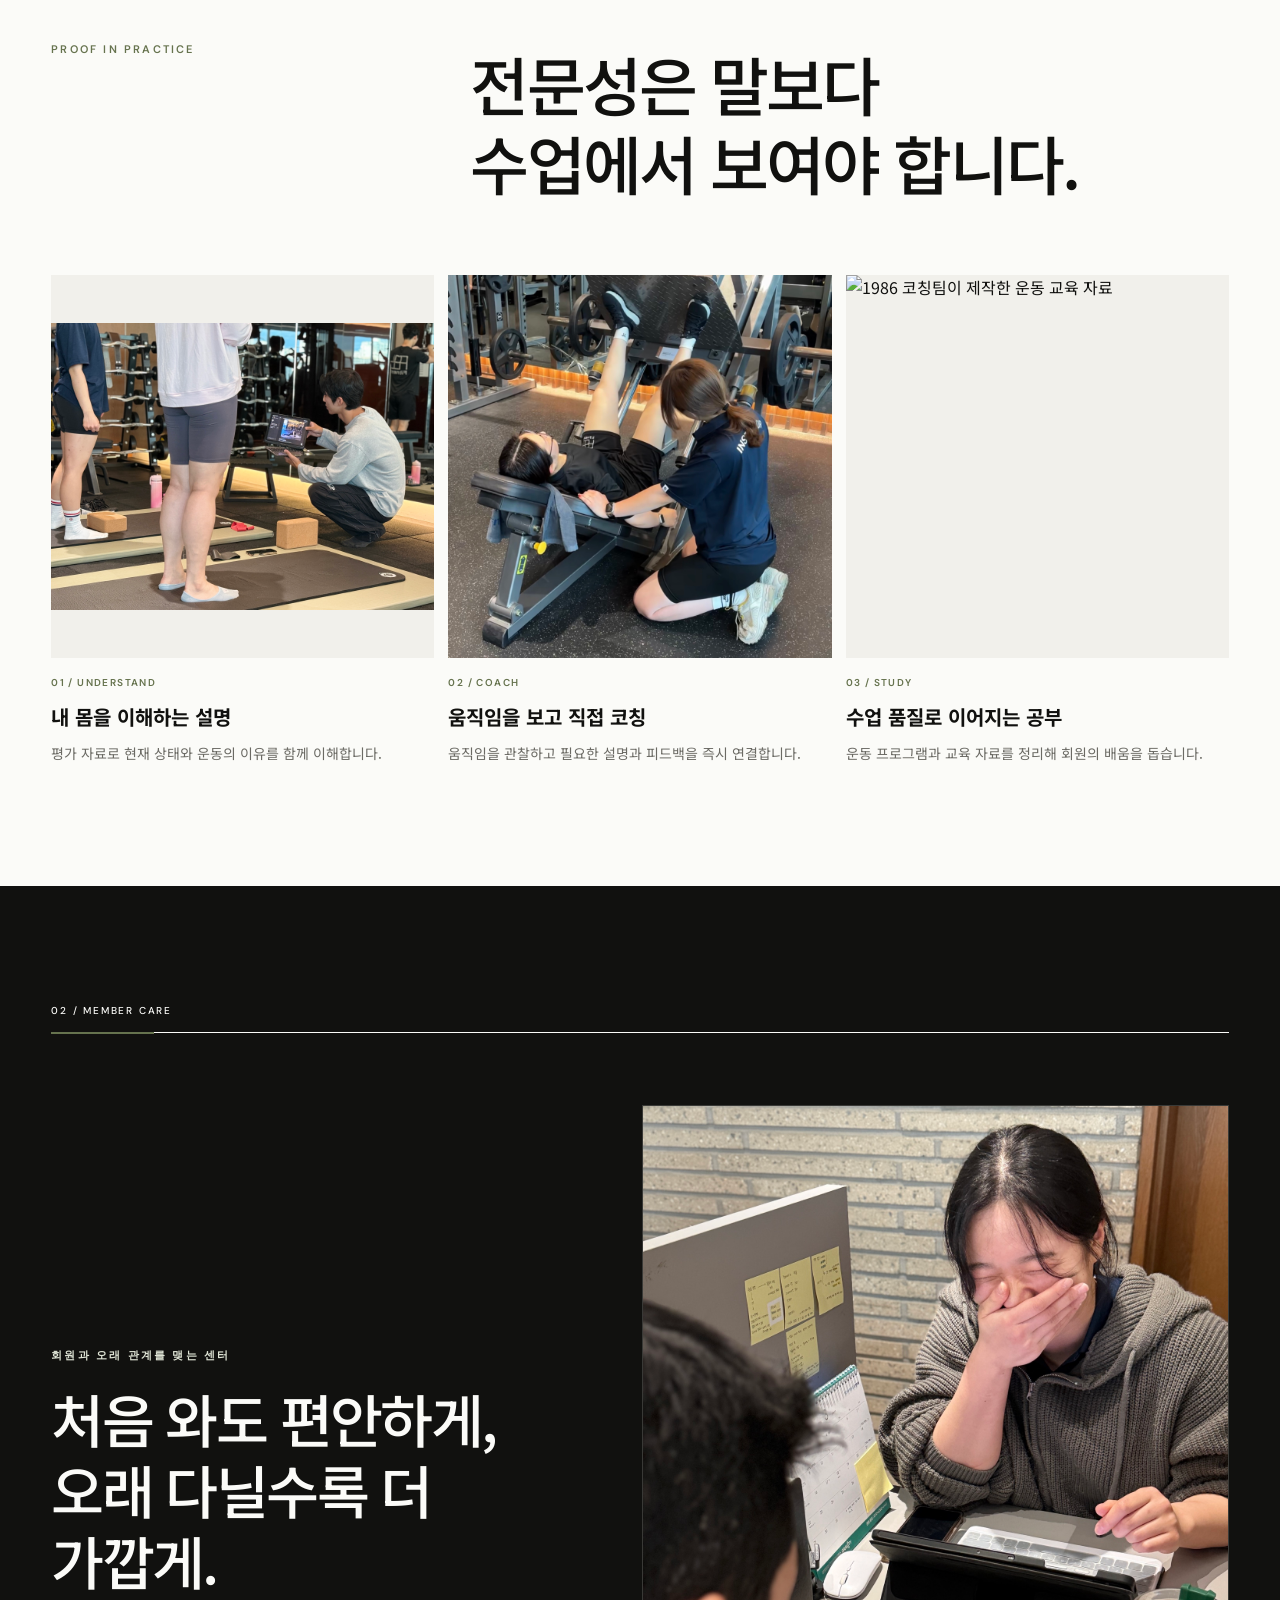
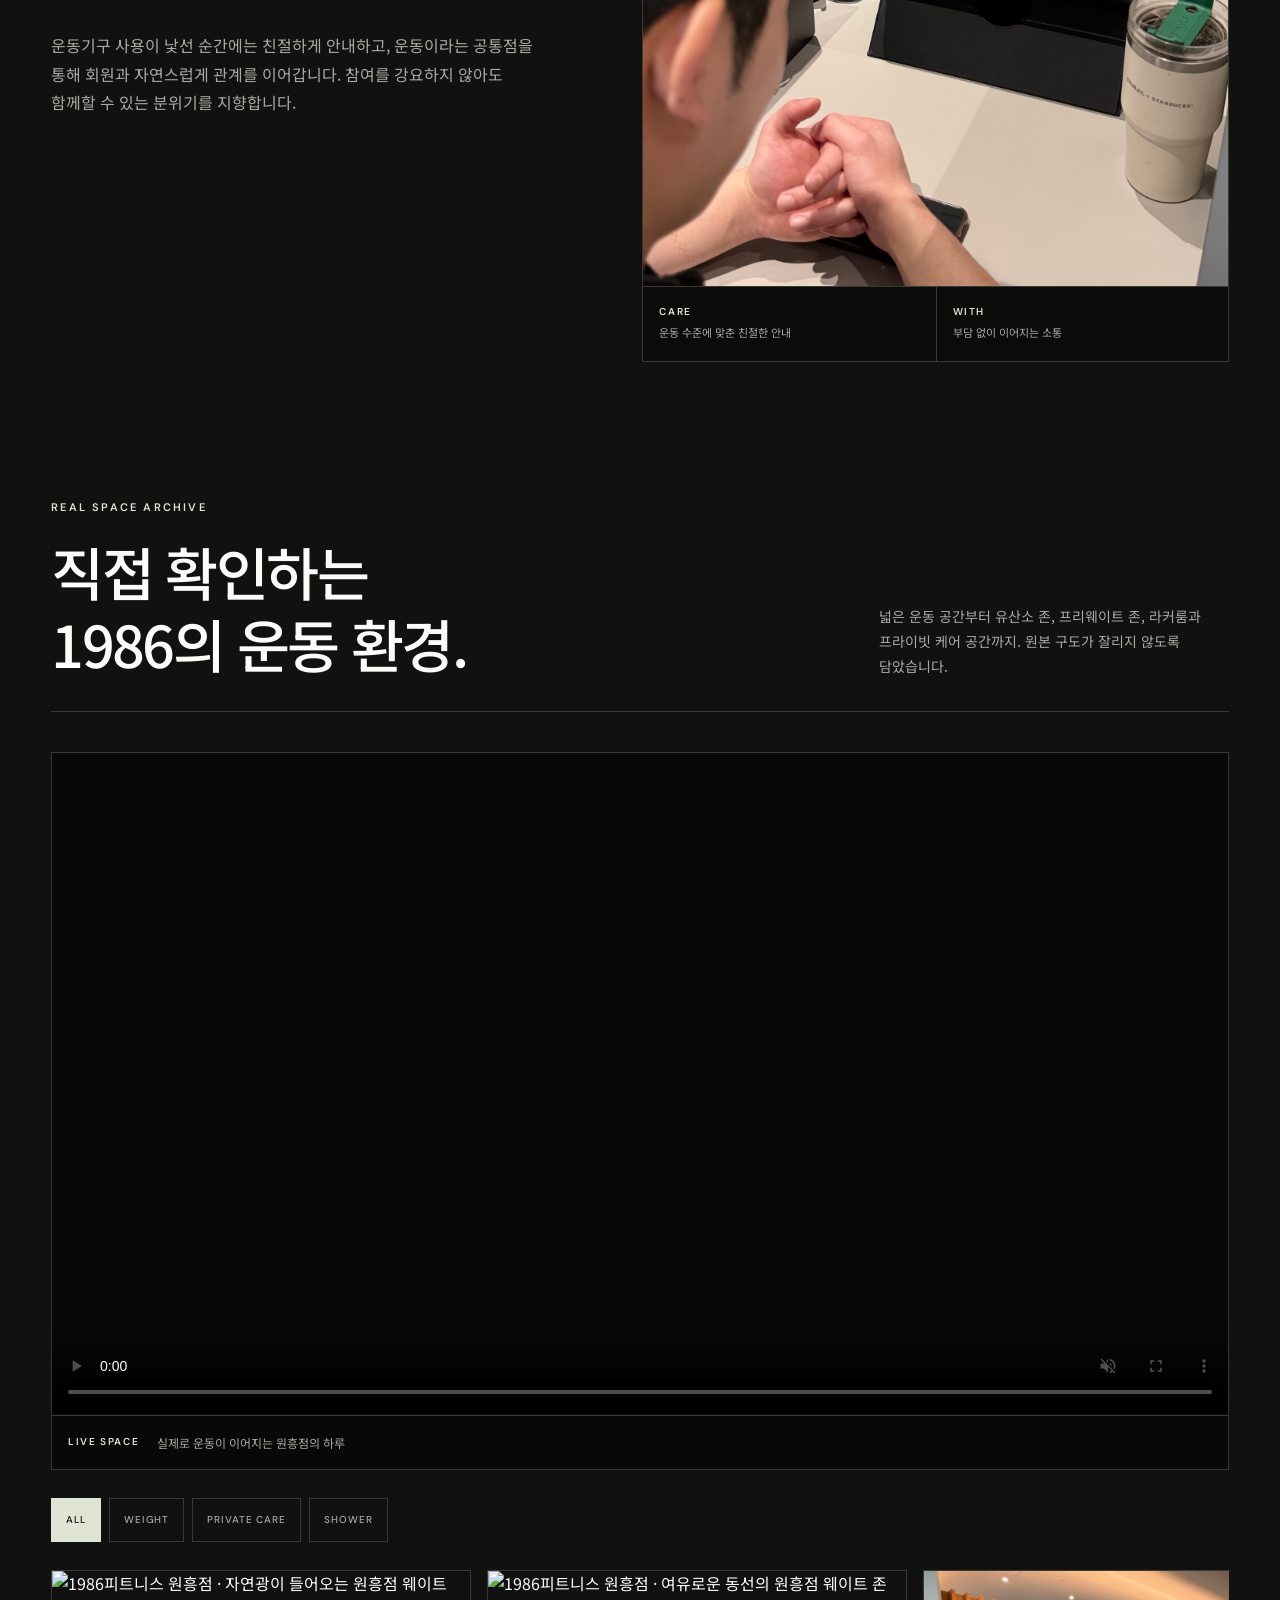
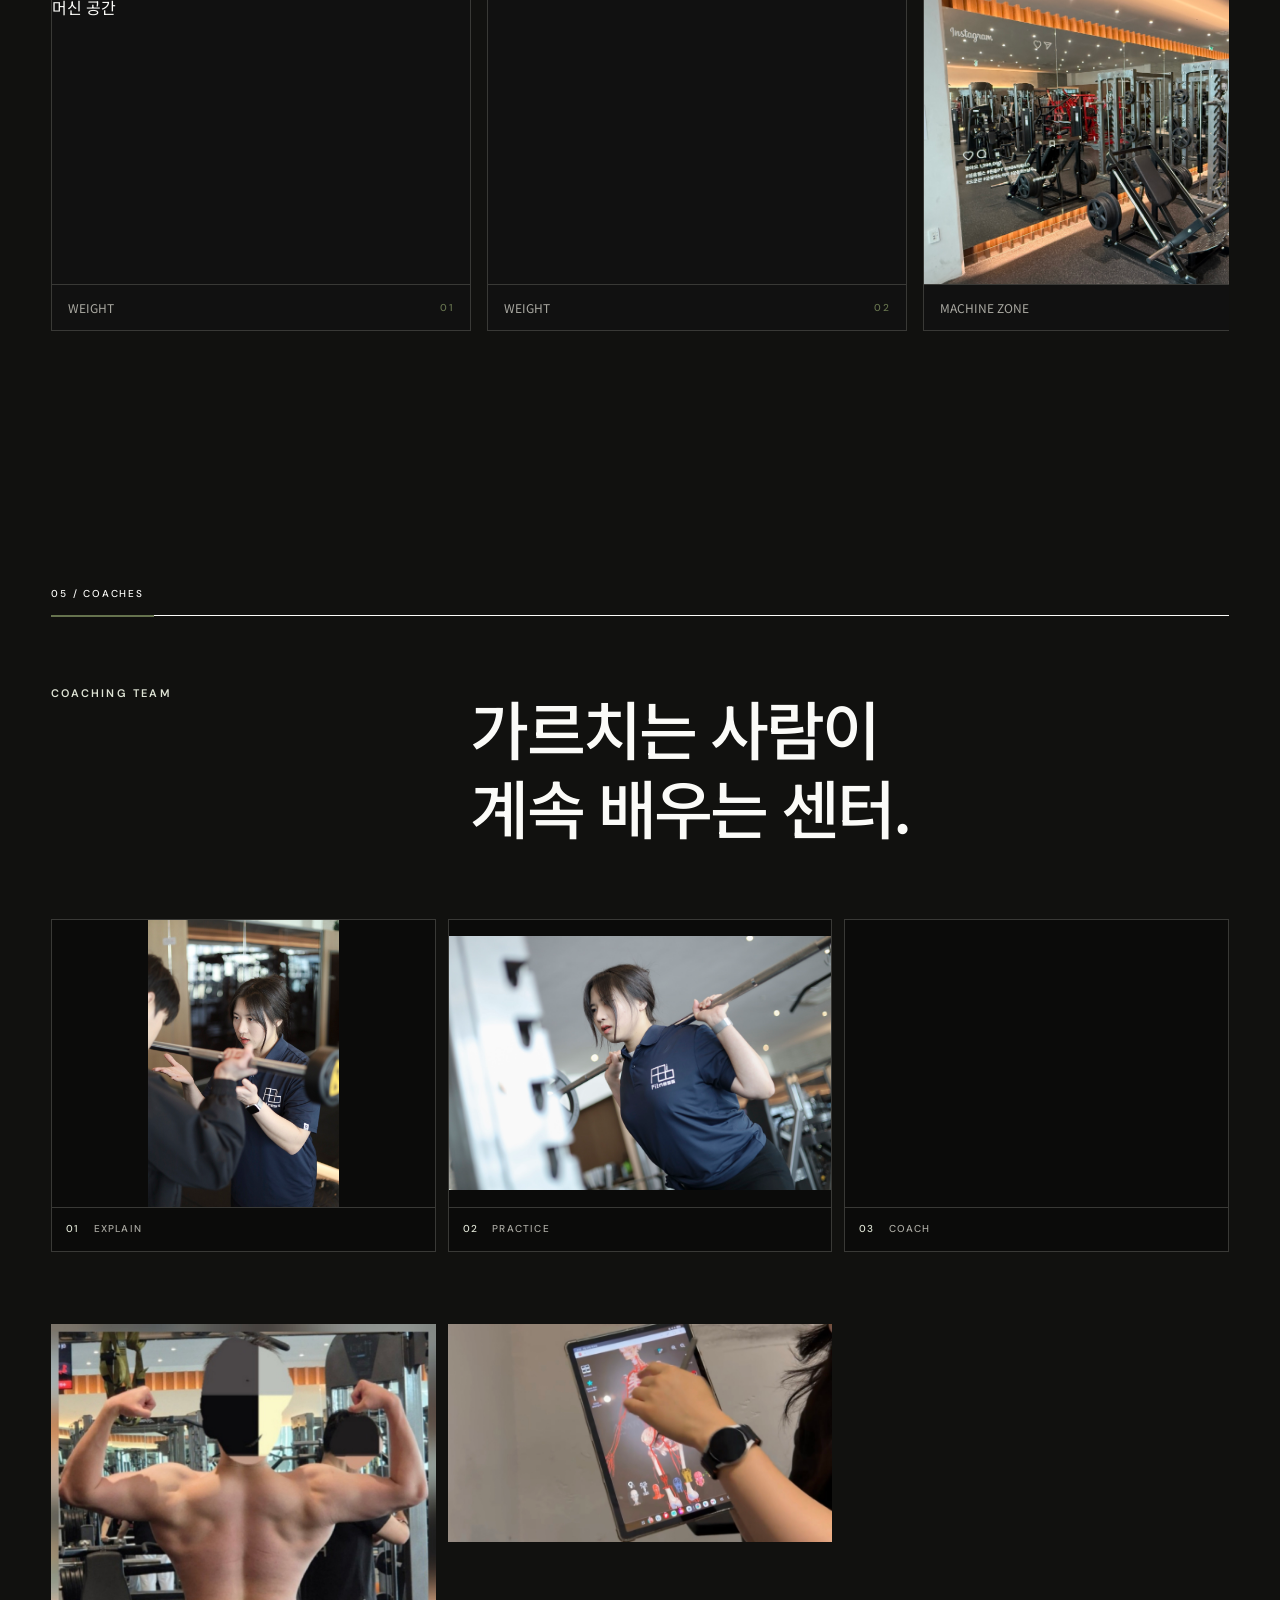
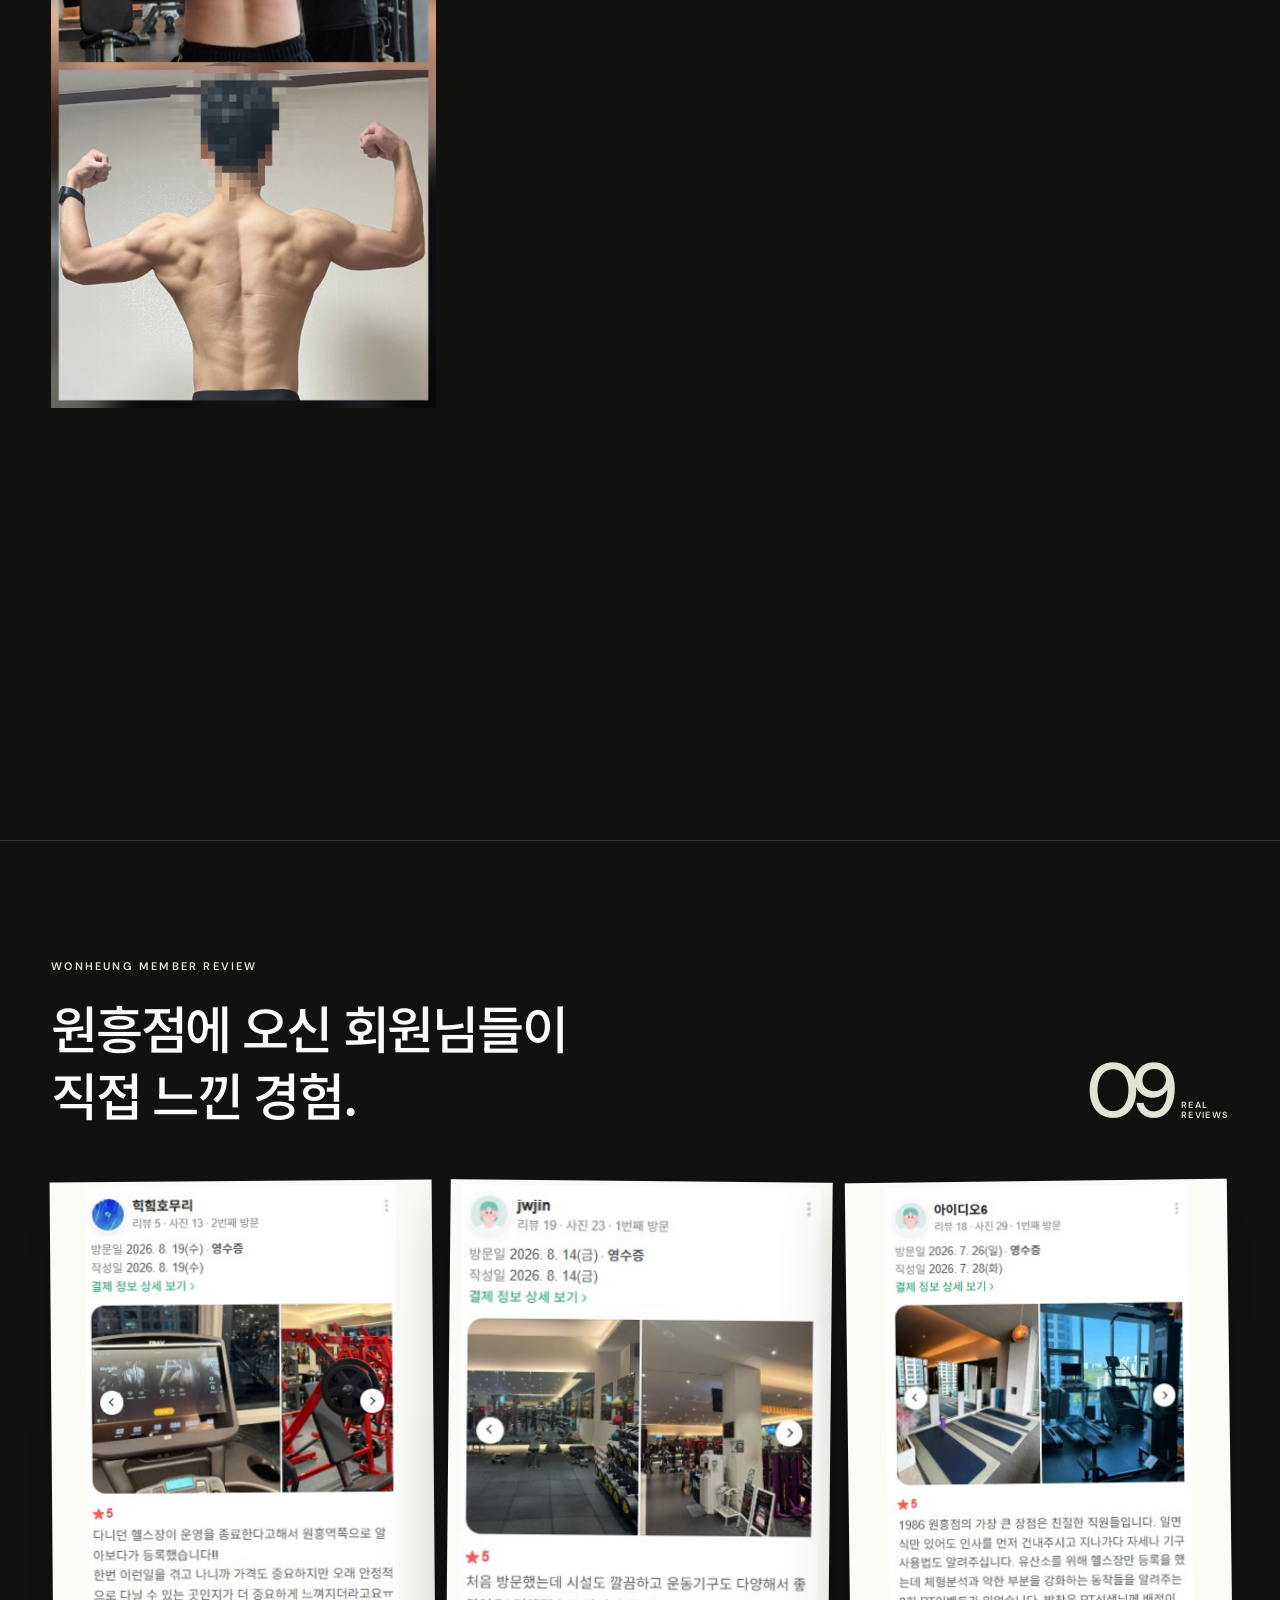
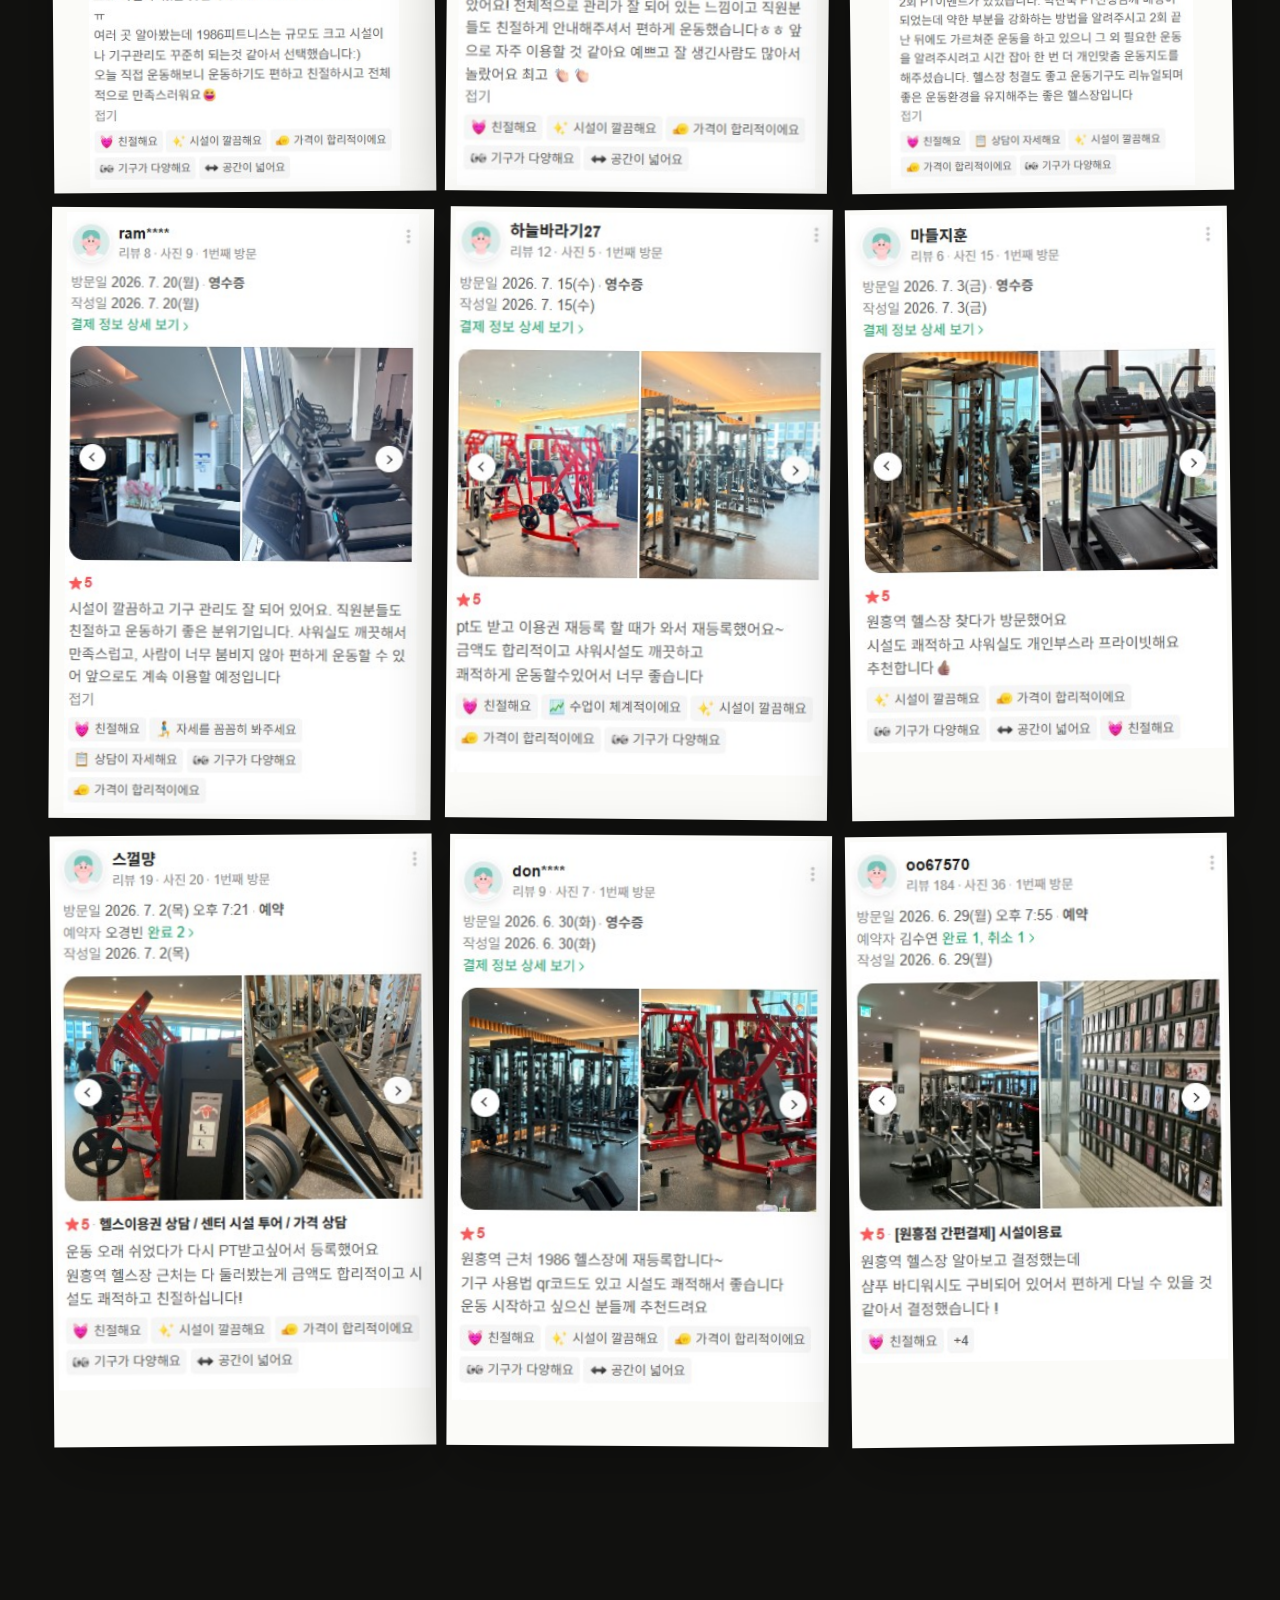
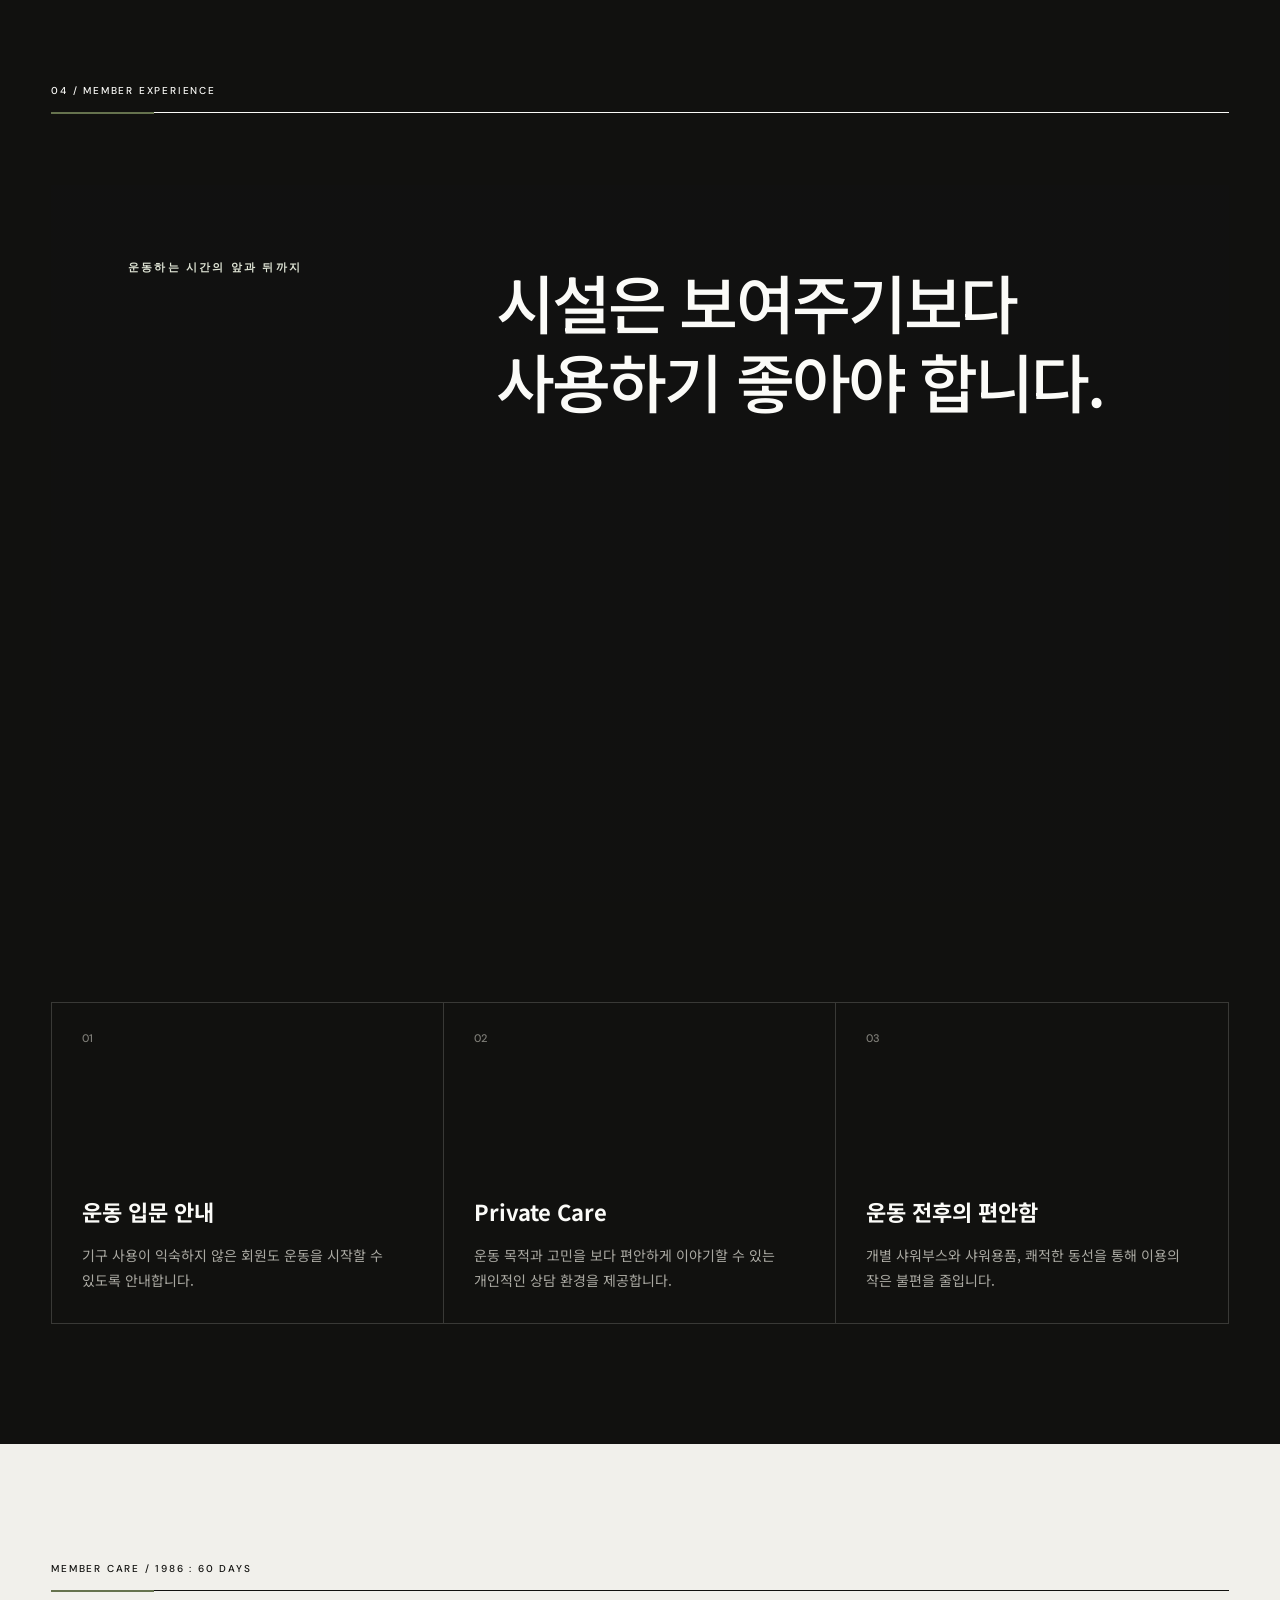
==== commit 9caa0453: "Clarify Wonheung member care and running community for search" ====
--- a/index.html
+++ b/index.html
@@ -11,7 +11,7 @@
   <meta property="og:title" content="1986피트니스 원흥점 | 원흥역 헬스장·PT">
   <meta property="og:description" content="좋은 시설에서 운동하고, 필요하면 제대로 배우고, 오래 다니고 싶은 헬스장.">
   <meta property="og:type" content="website">
-  <meta property="og:site_name" content="1986피트니스 원흥">
+  <meta property="og:site_name" content="1986피트니스 원흥점">
   <meta property="og:locale" content="ko_KR">
   <meta property="og:url" content="https://wonheung-landing.pages.dev/">
   <meta property="og:image" content="https://wonheung-landing.pages.dev/assets/social/1986-wonheung-search.jpg">
@@ -47,7 +47,10 @@
       "contentUrl": "https://wonheung-landing.pages.dev/assets/social/1986-wonheung-search.jpg",
       "width": 1200,
       "height": 900,
-      "caption": "통창과 다양한 운동기구를 갖춘 1986피트니스 원흥점 실제 시설"
+      "caption": "통창과 다양한 운동기구를 갖춘 1986피트니스 원흥점 실제 시설",
+      "about": {
+        "@id": "https://wonheung-landing.pages.dev/#healthclub"
+      }
     },
     {
       "@type": "WebPage",
@@ -62,7 +65,13 @@
         "@id": "https://wonheung-landing.pages.dev/#primaryimage"
       },
       "thumbnailUrl": "https://wonheung-landing.pages.dev/assets/social/1986-wonheung-search.jpg",
-      "inLanguage": "ko-KR"
+      "inLanguage": "ko-KR",
+      "about": {
+        "@id": "https://wonheung-landing.pages.dev/#healthclub"
+      },
+      "mainEntity": {
+        "@id": "https://wonheung-landing.pages.dev/#healthclub"
+      }
     },
     {
       "@type": "HealthClub",
@@ -82,7 +91,8 @@
       },
       "sameAs": [
         "https://map.naver.com/p/entry/place/1924563634",
-        "http://pf.kakao.com/_TAsAb"
+        "http://pf.kakao.com/_TAsAb",
+        "https://1986corporation.co.kr/wonheung-fitness"
       ],
       "openingHoursSpecification": [
         {
@@ -185,11 +195,153 @@
           "opens": "00:00",
           "closes": "00:00"
         }
+      ],
+      "alternateName": "1986피트니스 헬스PT 원흥점",
+      "mainEntityOfPage": {
+        "@id": "https://wonheung-landing.pages.dev/#webpage"
+      }
+    },
+    {
+      "@type": "FAQPage",
+      "@id": "https://wonheung-landing.pages.dev/#faq",
+      "isPartOf": {
+        "@id": "https://wonheung-landing.pages.dev/#webpage"
+      },
+      "about": {
+        "@id": "https://wonheung-landing.pages.dev/#healthclub"
+      },
+      "mainEntity": [
+        {
+          "@type": "Question",
+          "name": "운동이 처음이어도 이용할 수 있나요?",
+          "url": "https://wonheung-landing.pages.dev/#faq-1",
+          "acceptedAnswer": {
+            "@type": "Answer",
+            "text": "1986피트니스 원흥점은 기구 사용이 익숙하지 않은 회원에게 운동기구 사용 안내를 제공합니다. 현재 운동 수준과 목적에 맞는 상담도 받을 수 있습니다. 필요한 기구와 안내 범위, 예약 여부는 방문 상담이나 네이버 톡톡으로 문의해 주세요."
+          }
+        },
+        {
+          "@type": "Question",
+          "name": "PT를 등록하지 않은 일반 헬스 회원도 정기 관리를 받을 수 있나요?",
+          "url": "https://wonheung-landing.pages.dev/#faq-13",
+          "acceptedAnswer": {
+            "@type": "Answer",
+            "text": "네. 1986피트니스 원흥점의 「1986 : 60 DAYS」는 일반 헬스 회원도 PT 등록 여부와 관계없이 참여할 수 있는 정기관리 프로그램입니다. 약 60일마다 체성분을 측정하고 이전 기록과 비교한 뒤 트레이너와 다음 운동 목표를 설정합니다. 참여 방법은 센터에 문의해 주세요."
+          }
+        },
+        {
+          "@type": "Question",
+          "name": "러닝머신크루는 누가 참여할 수 있고 비용은 얼마인가요?",
+          "url": "https://wonheung-landing.pages.dev/#faq-14",
+          "acceptedAnswer": {
+            "@type": "Answer",
+            "text": "1986피트니스 원흥점 러닝머신크루는 기존 회원만 신청할 수 있으며 참가비는 없습니다. 현재 활동 일정과 신청 절차는 네이버 톡톡 또는 방문 상담에서 안내받으세요."
+          }
+        },
+        {
+          "@type": "Question",
+          "name": "PT는 어떤 방식으로 진행되나요?",
+          "url": "https://wonheung-landing.pages.dev/#faq-2",
+          "acceptedAnswer": {
+            "@type": "Answer",
+            "text": "운동 목적과 현재 움직임을 파악하고, 운동의 이유와 방법을 이해할 수 있도록 설명한 뒤 단계별 움직임과 맞춤 코칭으로 연결합니다."
+          }
+        },
+        {
+          "@type": "Question",
+          "name": "어떤 운동 목적으로 상담할 수 있나요?",
+          "url": "https://wonheung-landing.pages.dev/#faq-3",
+          "acceptedAnswer": {
+            "@type": "Answer",
+            "text": "운동 입문, 체중 감량, 근력과 체력 향상, 자세 및 움직임 개선, 웨딩 준비, 러닝과 스포츠 퍼포먼스, 장기적인 건강 관리 등 다양한 목적을 함께 살펴봅니다."
+          }
+        },
+        {
+          "@type": "Question",
+          "name": "상담은 공개된 공간에서 진행되나요?",
+          "url": "https://wonheung-landing.pages.dev/#faq-4",
+          "acceptedAnswer": {
+            "@type": "Answer",
+            "text": "보다 편안하고 개인적인 상담과 관리를 위한 Private Care 공간을 운영합니다."
+          }
+        },
+        {
+          "@type": "Question",
+          "name": "1986피트니스 원흥점은 어디에 있나요?",
+          "url": "https://wonheung-landing.pages.dev/#faq-5",
+          "acceptedAnswer": {
+            "@type": "Answer",
+            "text": "경기 고양시 덕양구 삼송로 12 반도유스퀘어 10층에 있습니다. 원흥역 인근이며 지도에서 건물 위치와 방문 경로를 확인할 수 있습니다."
+          }
+        },
+        {
+          "@type": "Question",
+          "name": "삼송·도래울에서 방문할 때 목적지는 어디로 설정하나요?",
+          "url": "https://wonheung-landing.pages.dev/#faq-6",
+          "acceptedAnswer": {
+            "@type": "Answer",
+            "text": "지도에 1986피트니스 원흥점 또는 삼송로 12 반도유스퀘어를 입력하세요. 출발 위치에 따라 이동 경로와 소요시간이 달라집니다."
+          }
+        },
+        {
+          "@type": "Question",
+          "name": "주차 지원을 받을 수 있나요?",
+          "url": "https://wonheung-landing.pages.dev/#faq-7",
+          "acceptedAnswer": {
+            "@type": "Answer",
+            "text": "반도유스퀘어 건물 주차장을 이용할 수 있으며 최대 2시간 주차를 지원합니다. 차량 등록 방법은 센터 안내를 확인해 주세요."
+          }
+        },
+        {
+          "@type": "Question",
+          "name": "영업시간과 정기휴무는 언제인가요?",
+          "url": "https://wonheung-landing.pages.dev/#faq-8",
+          "acceptedAnswer": {
+            "@type": "Answer",
+            "text": "평일 06:00~23:00, 주말·공휴일 07:00~21:00에 운영합니다. 매월 둘째 일요일과 신정, 설날·추석 당일은 휴관합니다. 임시 휴무나 변경 사항은 방문 전 네이버 플레이스 소식 또는 센터에 확인해 주세요."
+          }
+        },
+        {
+          "@type": "Question",
+          "name": "운동 후 개별 샤워가 가능한가요?",
+          "url": "https://wonheung-landing.pages.dev/#faq-9",
+          "acceptedAnswer": {
+            "@type": "Answer",
+            "text": "개별 샤워부스와 샤워용품을 갖추고 있습니다. 개인적으로 필요한 세면도구는 준비해 주세요."
+          }
+        },
+        {
+          "@type": "Question",
+          "name": "회원권과 PT 가격은 어디에서 확인하나요?",
+          "url": "https://wonheung-landing.pages.dev/#faq-10",
+          "acceptedAnswer": {
+            "@type": "Answer",
+            "text": "현재 상품과 이용 기간, 포함 서비스에 따른 금액은 네이버 예약 또는 방문 상담에서 확인해 주세요."
+          }
+        },
+        {
+          "@type": "Question",
+          "name": "러닝 커뮤니티와 회원 콘텐츠는 어떻게 참여하나요?",
+          "url": "https://wonheung-landing.pages.dev/#faq-11",
+          "acceptedAnswer": {
+            "@type": "Answer",
+            "text": "1986피트니스 원흥점은 러닝 커뮤니티와 회원 레터방의 주간 웰니스 콘텐츠를 운영합니다. 러닝 커뮤니티는 함께 뛰며 운동을 이어가는 활동이고, 회원 레터방에서는 운동과 회복 등 웰니스 정보를 안내합니다. 러닝머신크루는 기존 회원이 참가비 없이 신청할 수 있습니다. 현재 일정과 신청 절차는 네이버 톡톡 또는 방문 상담에서 확인해 주세요."
+          }
+        },
+        {
+          "@type": "Question",
+          "name": "방문 상담 예약과 문의는 어떻게 하나요?",
+          "url": "https://wonheung-landing.pages.dev/#faq-12",
+          "acceptedAnswer": {
+            "@type": "Answer",
+            "text": "페이지의 방문 상담 버튼으로 네이버 예약을 이용할 수 있습니다. 예약 가능한 시간은 예약 화면에서 확인해 주세요. 센터 문의 전화는 031-965-1986입니다."
+          }
+        }
       ]
     }
   ]
 }
-  </script>
+</script>
   <script src="data/site-config.js?v=3" defer></script><script src="data/trainers.js?v=7" defer></script><script src="data/gallery.js?v=2" defer></script><script src="script.js?v=24" defer></script>
 </head>
 <body>
@@ -434,13 +586,24 @@
       </div>
     </section>
 
+    <section class="experience section" id="member-care" aria-labelledby="member-care-title">
+      <div class="section-index">MEMBER CARE / 1986 : 60 DAYS</div>
+      <h2 id="member-care-title">PT 등록과 관계없이,<br>약 60일마다 운동 방향을 점검합니다.</h2>
+      <p>1986피트니스 원흥점의 「1986 : 60 DAYS」는 일반 헬스 회원도 참여할 수 있는 정기관리 프로그램입니다.</p>
+      <div class="experience-list">
+        <article><span>01</span><h3>체성분 측정</h3><p>약 60일마다 현재 체성분을 측정합니다.</p></article>
+        <article><span>02</span><h3>이전 기록 비교</h3><p>이전 측정 기록과 비교하며 변화를 살펴봅니다.</p></article>
+        <article><span>03</span><h3>다음 목표 설정</h3><p>트레이너와 다음 운동 목표를 설정합니다. 참여 방법은 센터에 문의해 주세요.</p></article>
+      </div>
+    </section>
+
     <section class="continuity section" aria-labelledby="continuity-title">
       <div class="section-index">05 / CONTINUITY</div>
       <div class="continuity-feature">
         <div class="continuity-copy">
-          <p class="eyebrow">1986 Running Community</p>
+          <p class="eyebrow">1986피트니스 원흥점 · 러닝머신크루</p>
           <h2 id="continuity-title">등록하고 혼자 운동하다<br>떠나는 공간이 되지 않도록.</h2>
-          <p>러닝머신에서 시작해 창릉천까지. 함께 뛰고 서로의 속도를 응원하며 운동을 계속할 이유를 만드는 1986의 러닝 커뮤니티입니다.</p>
+          <p>1986피트니스 원흥점의 러닝머신크루는 기존 회원이 참가비 없이 참여할 수 있는 러닝 커뮤니티입니다. 러닝머신에서 시작해 창릉천까지, 함께 뛰고 서로의 속도를 응원합니다. 현재 일정과 신청 절차는 센터에 문의해 주세요.</p>
         </div>
         <div class="continuity-visual" role="img" aria-label="1986피트니스에서 함께 런지 운동에 참여하는 회원들"></div>
       </div>
@@ -503,18 +666,20 @@
       <div class="faq-layout">
         <h2 id="faq-title">방문 전<br>자주 묻는 질문</h2>
         <div class="accordion">
-          <details><summary>운동이 처음이어도 이용할 수 있나요?<span aria-hidden="true">+</span></summary><p>운동기구 사용 안내와 운동 입문자를 고려한 안내를 제공합니다. 필요한 경우 현재 운동 수준과 목적에 맞는 상담을 받을 수 있습니다.</p></details>
-          <details><summary>PT는 어떤 방식으로 진행되나요?<span aria-hidden="true">+</span></summary><p>운동 목적과 현재 움직임을 파악하고, 운동의 이유와 방법을 이해할 수 있도록 설명한 뒤 단계별 움직임과 맞춤 코칭으로 연결합니다.</p></details>
-          <details><summary>어떤 운동 목적으로 상담할 수 있나요?<span aria-hidden="true">+</span></summary><p>운동 입문, 체중 감량, 근력과 체력 향상, 자세 및 움직임 개선, 웨딩 준비, 러닝과 스포츠 퍼포먼스, 장기적인 건강 관리 등 다양한 목적을 함께 살펴봅니다.</p></details>
-          <details><summary>상담은 공개된 공간에서 진행되나요?<span aria-hidden="true">+</span></summary><p>보다 편안하고 개인적인 상담과 관리를 위한 Private Care 공간을 운영합니다.</p></details>
-          <details><summary>1986피트니스 원흥점은 어디에 있나요?<span aria-hidden="true">+</span></summary><p>경기 고양시 덕양구 삼송로 12 반도유스퀘어 10층에 있습니다. 원흥역 인근이며 지도에서 건물 위치와 방문 경로를 확인할 수 있습니다.</p></details>
-          <details><summary>삼송·도래울에서 방문할 때 목적지는 어디로 설정하나요?<span aria-hidden="true">+</span></summary><p>지도에 1986피트니스 원흥점 또는 삼송로 12 반도유스퀘어를 입력하세요. 출발 위치에 따라 이동 경로와 소요시간이 달라집니다.</p></details>
-          <details><summary>주차 지원을 받을 수 있나요?<span aria-hidden="true">+</span></summary><p>반도유스퀘어 건물 주차장을 이용할 수 있으며 최대 2시간 주차를 지원합니다. 차량 등록 방법은 센터 안내를 확인해 주세요.</p></details>
-          <details><summary>영업시간과 정기휴무는 언제인가요?<span aria-hidden="true">+</span></summary><p>평일 06:00~23:00, 주말·공휴일 07:00~21:00에 운영합니다. 매월 둘째 일요일과 신정, 설날·추석 당일은 휴관합니다. 임시 휴무나 변경 사항은 방문 전 네이버 플레이스 소식 또는 센터에 확인해 주세요.</p></details>
-          <details><summary>운동 후 개별 샤워가 가능한가요?<span aria-hidden="true">+</span></summary><p>개별 샤워부스와 샤워용품을 갖추고 있습니다. 개인적으로 필요한 세면도구는 준비해 주세요.</p></details>
-          <details><summary>회원권과 PT 가격은 어디에서 확인하나요?<span aria-hidden="true">+</span></summary><p>현재 상품과 이용 기간, 포함 서비스에 따른 금액은 네이버 예약 또는 방문 상담에서 확인해 주세요.</p></details>
-          <details><summary>러닝 커뮤니티와 회원 콘텐츠는 어떻게 참여하나요?<span aria-hidden="true">+</span></summary><p>러닝 커뮤니티와 회원 레터방의 주간 웰니스 콘텐츠를 운영합니다. 현재 일정과 참여 조건, 가입 방법은 센터에 문의해 주세요.</p></details>
-          <details><summary>방문 상담 예약과 문의는 어떻게 하나요?<span aria-hidden="true">+</span></summary><p>페이지의 방문 상담 버튼으로 네이버 예약을 이용할 수 있습니다. 예약 가능한 시간은 예약 화면에서 확인해 주세요. 센터 문의 전화는 031-965-1986입니다.</p></details>
+          <details id="faq-1"><summary>운동이 처음이어도 이용할 수 있나요?<span aria-hidden="true">+</span></summary><p>1986피트니스 원흥점은 기구 사용이 익숙하지 않은 회원에게 운동기구 사용 안내를 제공합니다. 현재 운동 수준과 목적에 맞는 상담도 받을 수 있습니다. 필요한 기구와 안내 범위, 예약 여부는 방문 상담이나 네이버 톡톡으로 문의해 주세요.</p></details>
+          <details id="faq-13"><summary>PT를 등록하지 않은 일반 헬스 회원도 정기 관리를 받을 수 있나요?<span aria-hidden="true">+</span></summary><p>네. 1986피트니스 원흥점의 「1986 : 60 DAYS」는 일반 헬스 회원도 PT 등록 여부와 관계없이 참여할 수 있는 정기관리 프로그램입니다. 약 60일마다 체성분을 측정하고 이전 기록과 비교한 뒤 트레이너와 다음 운동 목표를 설정합니다. 참여 방법은 센터에 문의해 주세요.</p></details>
+<details id="faq-14"><summary>러닝머신크루는 누가 참여할 수 있고 비용은 얼마인가요?<span aria-hidden="true">+</span></summary><p>1986피트니스 원흥점 러닝머신크루는 기존 회원만 신청할 수 있으며 참가비는 없습니다. 현재 활동 일정과 신청 절차는 네이버 톡톡 또는 방문 상담에서 안내받으세요.</p></details>
+          <details id="faq-2"><summary>PT는 어떤 방식으로 진행되나요?<span aria-hidden="true">+</span></summary><p>운동 목적과 현재 움직임을 파악하고, 운동의 이유와 방법을 이해할 수 있도록 설명한 뒤 단계별 움직임과 맞춤 코칭으로 연결합니다.</p></details>
+          <details id="faq-3"><summary>어떤 운동 목적으로 상담할 수 있나요?<span aria-hidden="true">+</span></summary><p>운동 입문, 체중 감량, 근력과 체력 향상, 자세 및 움직임 개선, 웨딩 준비, 러닝과 스포츠 퍼포먼스, 장기적인 건강 관리 등 다양한 목적을 함께 살펴봅니다.</p></details>
+          <details id="faq-4"><summary>상담은 공개된 공간에서 진행되나요?<span aria-hidden="true">+</span></summary><p>보다 편안하고 개인적인 상담과 관리를 위한 Private Care 공간을 운영합니다.</p></details>
+          <details id="faq-5"><summary>1986피트니스 원흥점은 어디에 있나요?<span aria-hidden="true">+</span></summary><p>경기 고양시 덕양구 삼송로 12 반도유스퀘어 10층에 있습니다. 원흥역 인근이며 지도에서 건물 위치와 방문 경로를 확인할 수 있습니다.</p></details>
+          <details id="faq-6"><summary>삼송·도래울에서 방문할 때 목적지는 어디로 설정하나요?<span aria-hidden="true">+</span></summary><p>지도에 1986피트니스 원흥점 또는 삼송로 12 반도유스퀘어를 입력하세요. 출발 위치에 따라 이동 경로와 소요시간이 달라집니다.</p></details>
+          <details id="faq-7"><summary>주차 지원을 받을 수 있나요?<span aria-hidden="true">+</span></summary><p>반도유스퀘어 건물 주차장을 이용할 수 있으며 최대 2시간 주차를 지원합니다. 차량 등록 방법은 센터 안내를 확인해 주세요.</p></details>
+          <details id="faq-8"><summary>영업시간과 정기휴무는 언제인가요?<span aria-hidden="true">+</span></summary><p>평일 06:00~23:00, 주말·공휴일 07:00~21:00에 운영합니다. 매월 둘째 일요일과 신정, 설날·추석 당일은 휴관합니다. 임시 휴무나 변경 사항은 방문 전 네이버 플레이스 소식 또는 센터에 확인해 주세요.</p></details>
+          <details id="faq-9"><summary>운동 후 개별 샤워가 가능한가요?<span aria-hidden="true">+</span></summary><p>개별 샤워부스와 샤워용품을 갖추고 있습니다. 개인적으로 필요한 세면도구는 준비해 주세요.</p></details>
+          <details id="faq-10"><summary>회원권과 PT 가격은 어디에서 확인하나요?<span aria-hidden="true">+</span></summary><p>현재 상품과 이용 기간, 포함 서비스에 따른 금액은 네이버 예약 또는 방문 상담에서 확인해 주세요.</p></details>
+          <details id="faq-11"><summary>러닝 커뮤니티와 회원 콘텐츠는 어떻게 참여하나요?<span aria-hidden="true">+</span></summary><p>1986피트니스 원흥점은 러닝 커뮤니티와 회원 레터방의 주간 웰니스 콘텐츠를 운영합니다. 러닝 커뮤니티는 함께 뛰며 운동을 이어가는 활동이고, 회원 레터방에서는 운동과 회복 등 웰니스 정보를 안내합니다. 러닝머신크루는 기존 회원이 참가비 없이 신청할 수 있습니다. 현재 일정과 신청 절차는 네이버 톡톡 또는 방문 상담에서 확인해 주세요.</p></details>
+          <details id="faq-12"><summary>방문 상담 예약과 문의는 어떻게 하나요?<span aria-hidden="true">+</span></summary><p>페이지의 방문 상담 버튼으로 네이버 예약을 이용할 수 있습니다. 예약 가능한 시간은 예약 화면에서 확인해 주세요. 센터 문의 전화는 031-965-1986입니다.</p></details>
         </div>
       </div>
     </section>
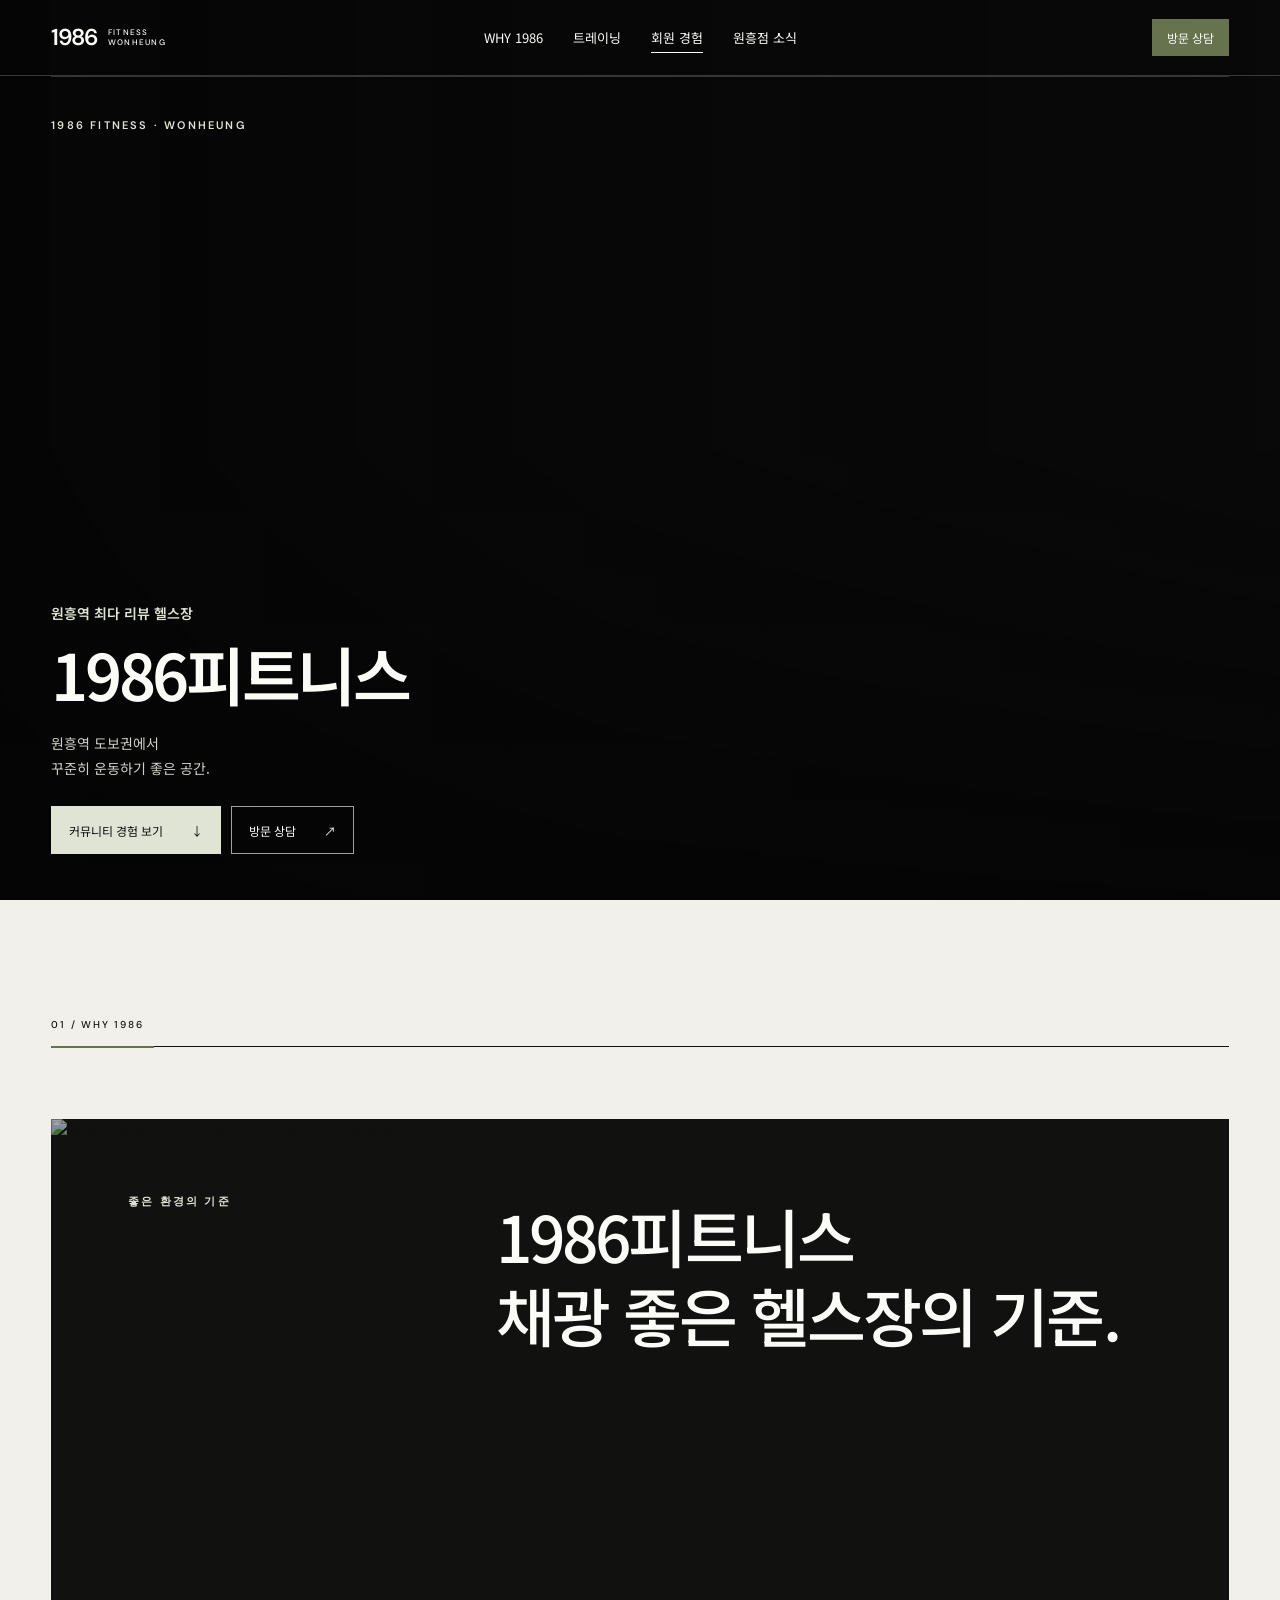
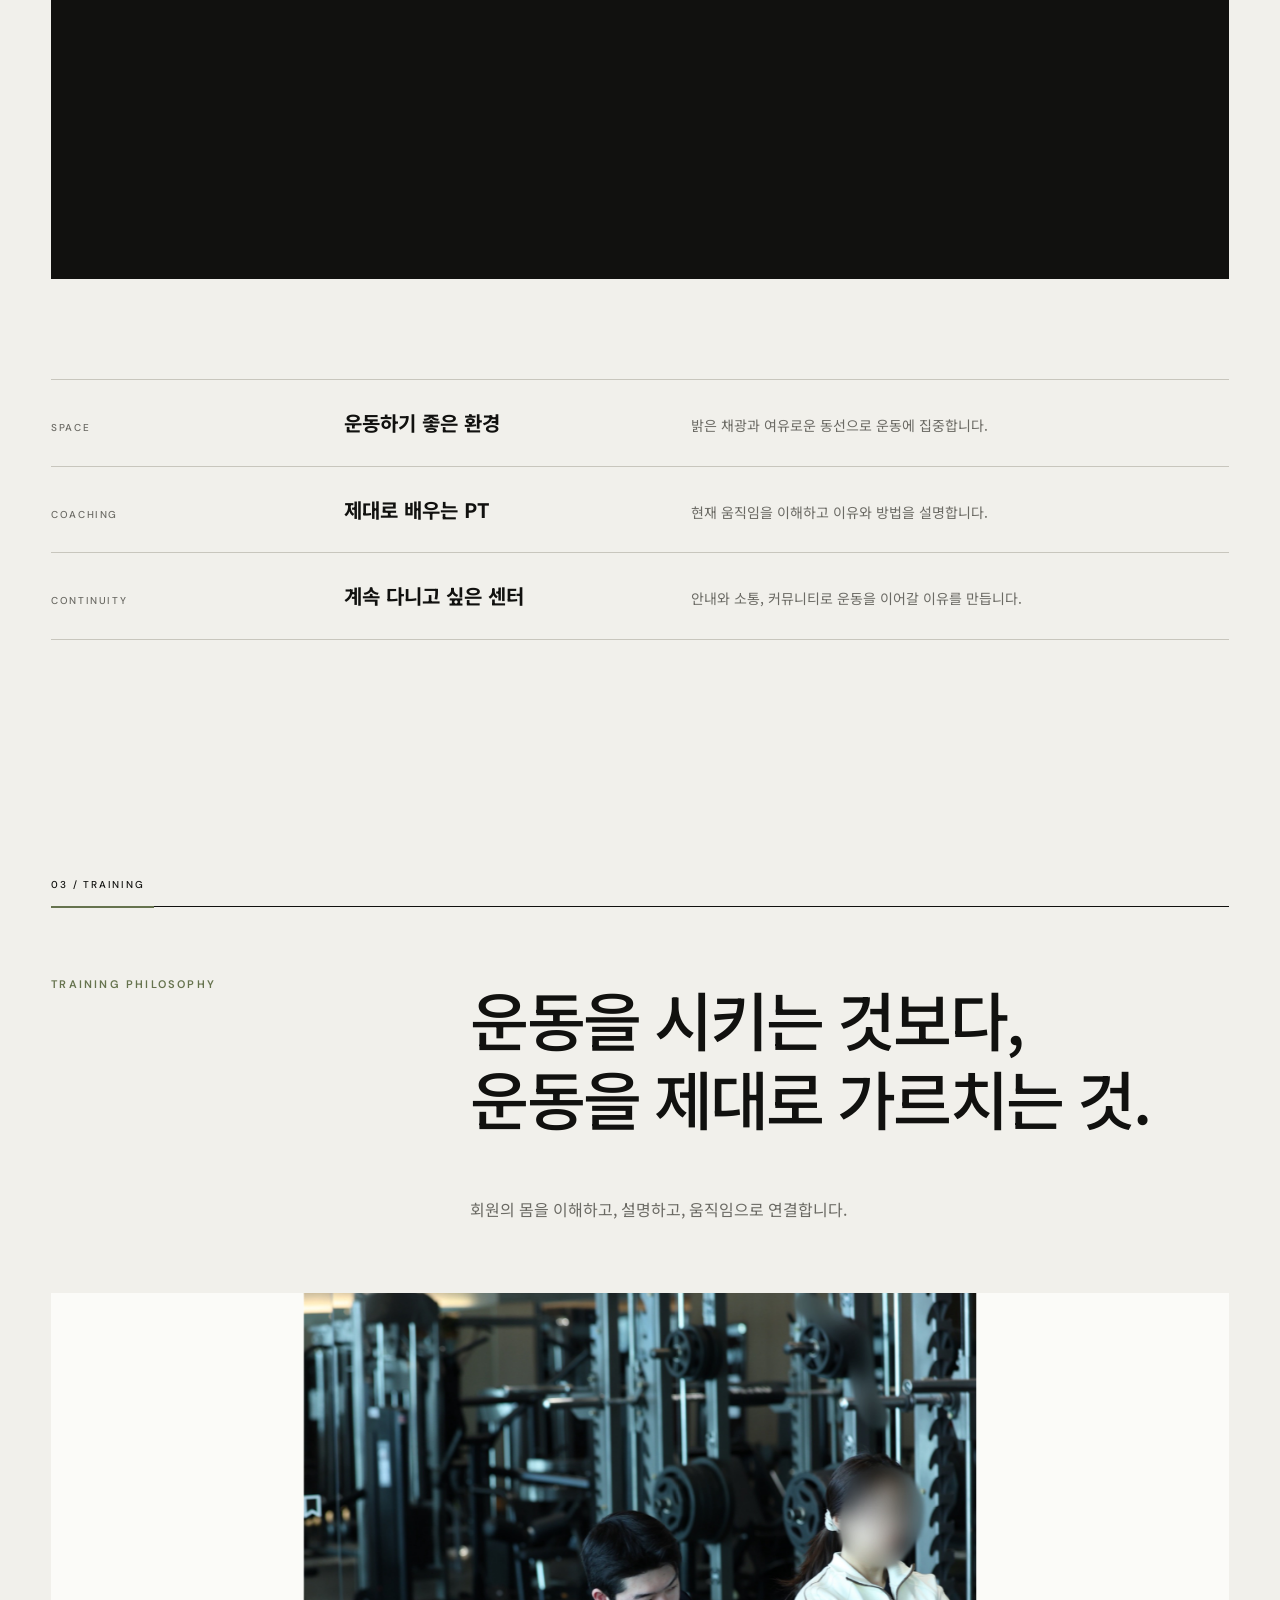
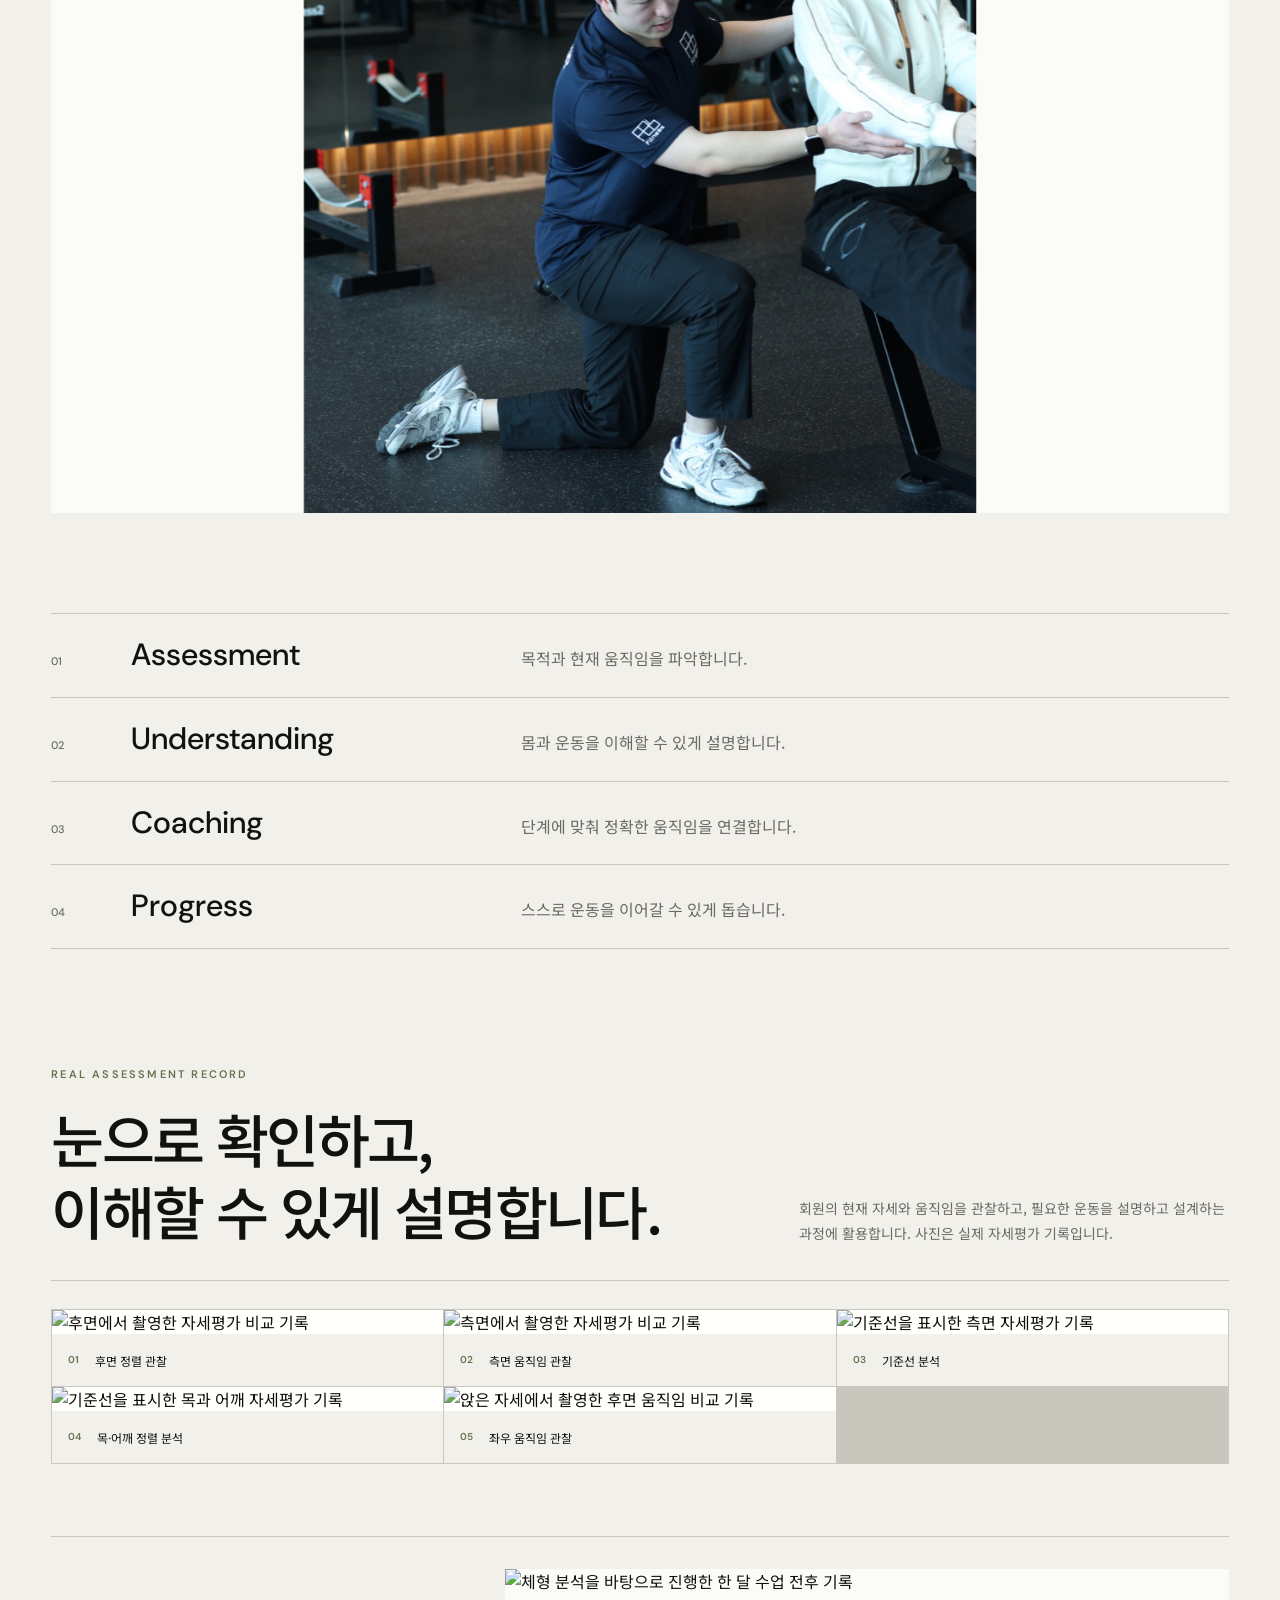
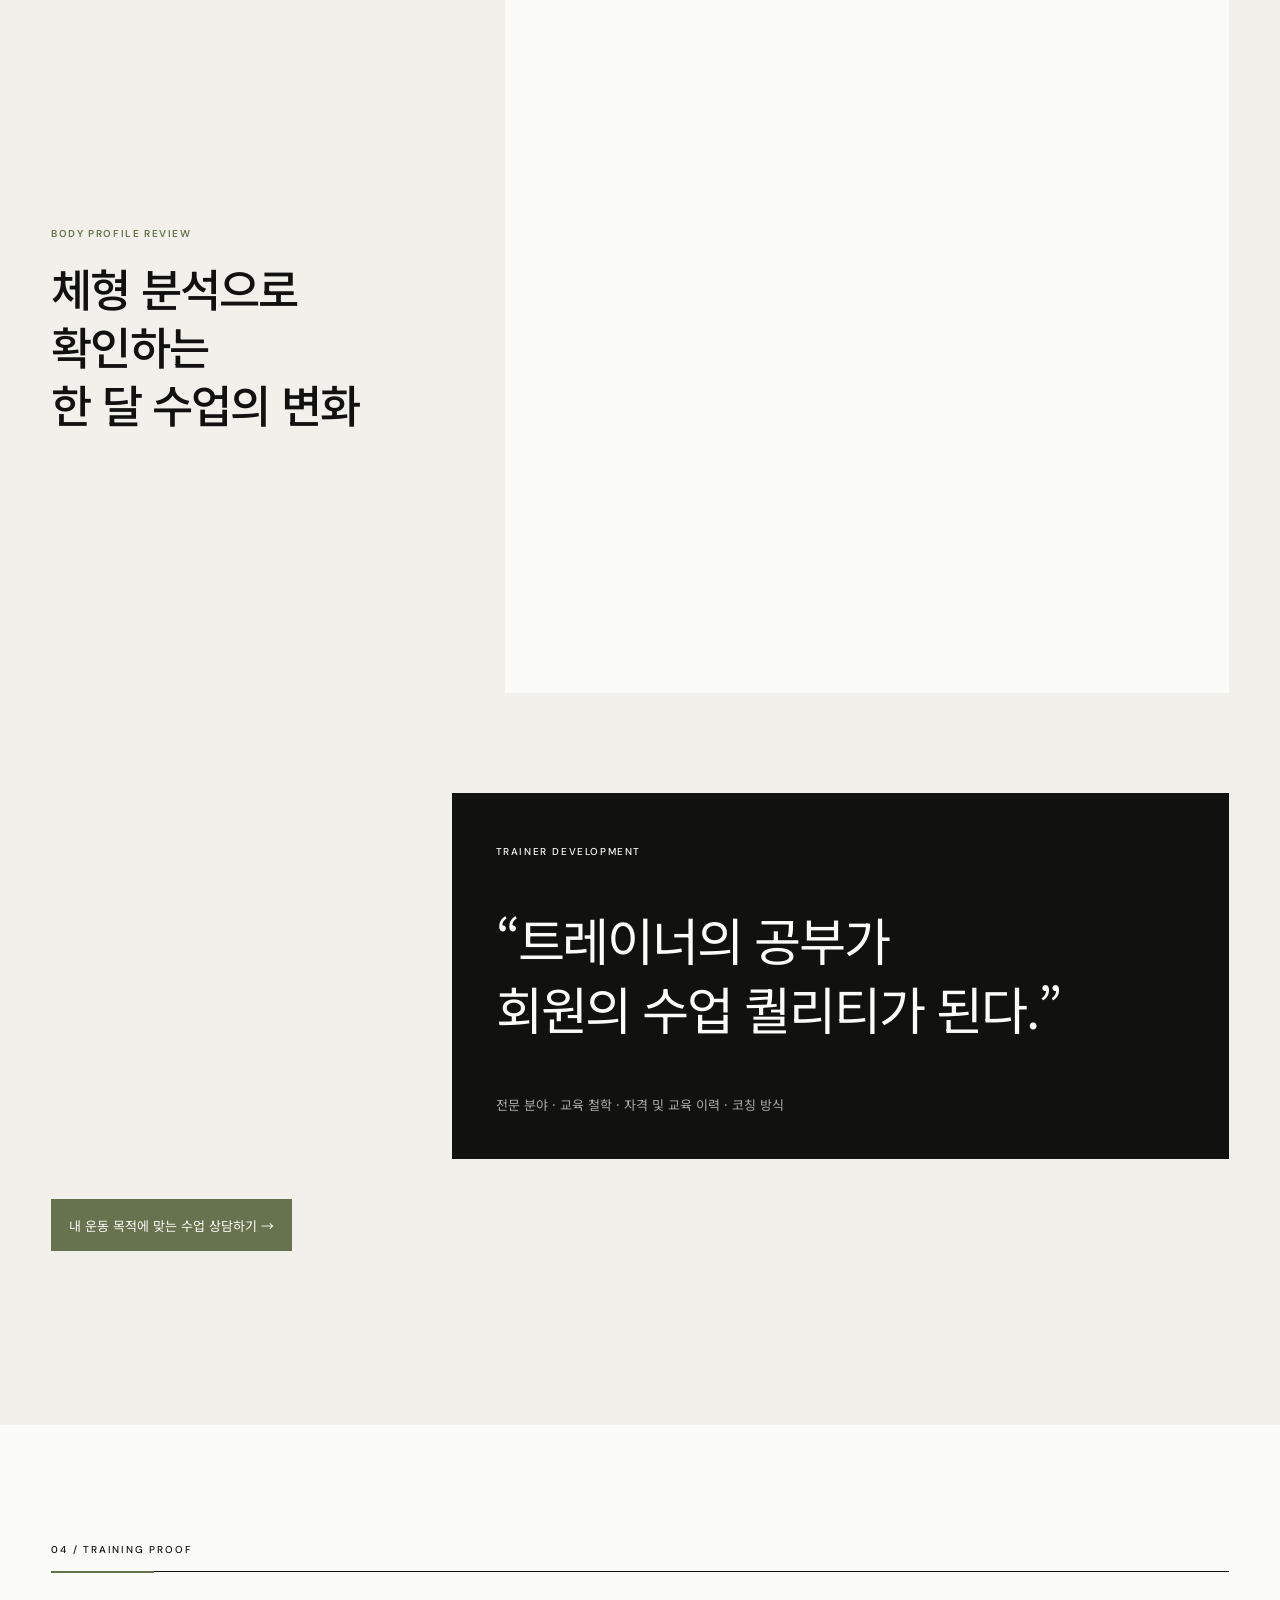
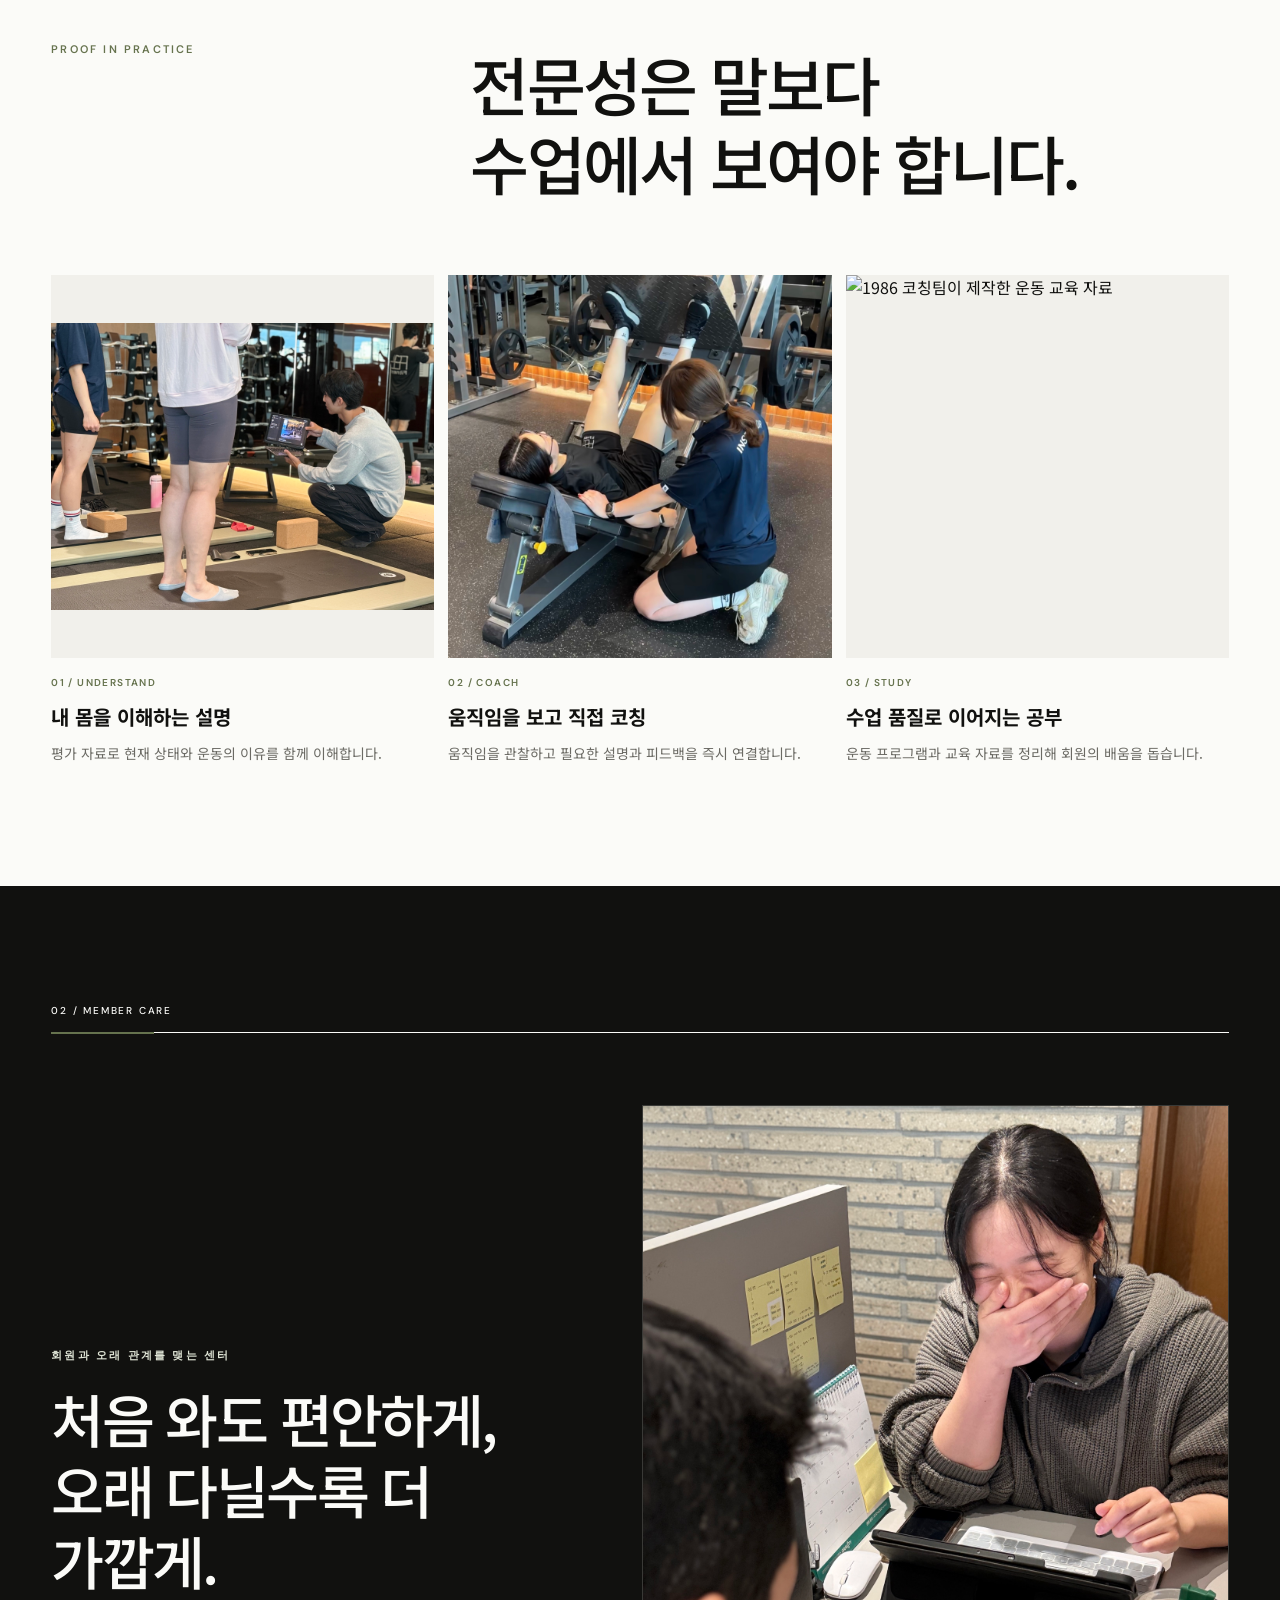
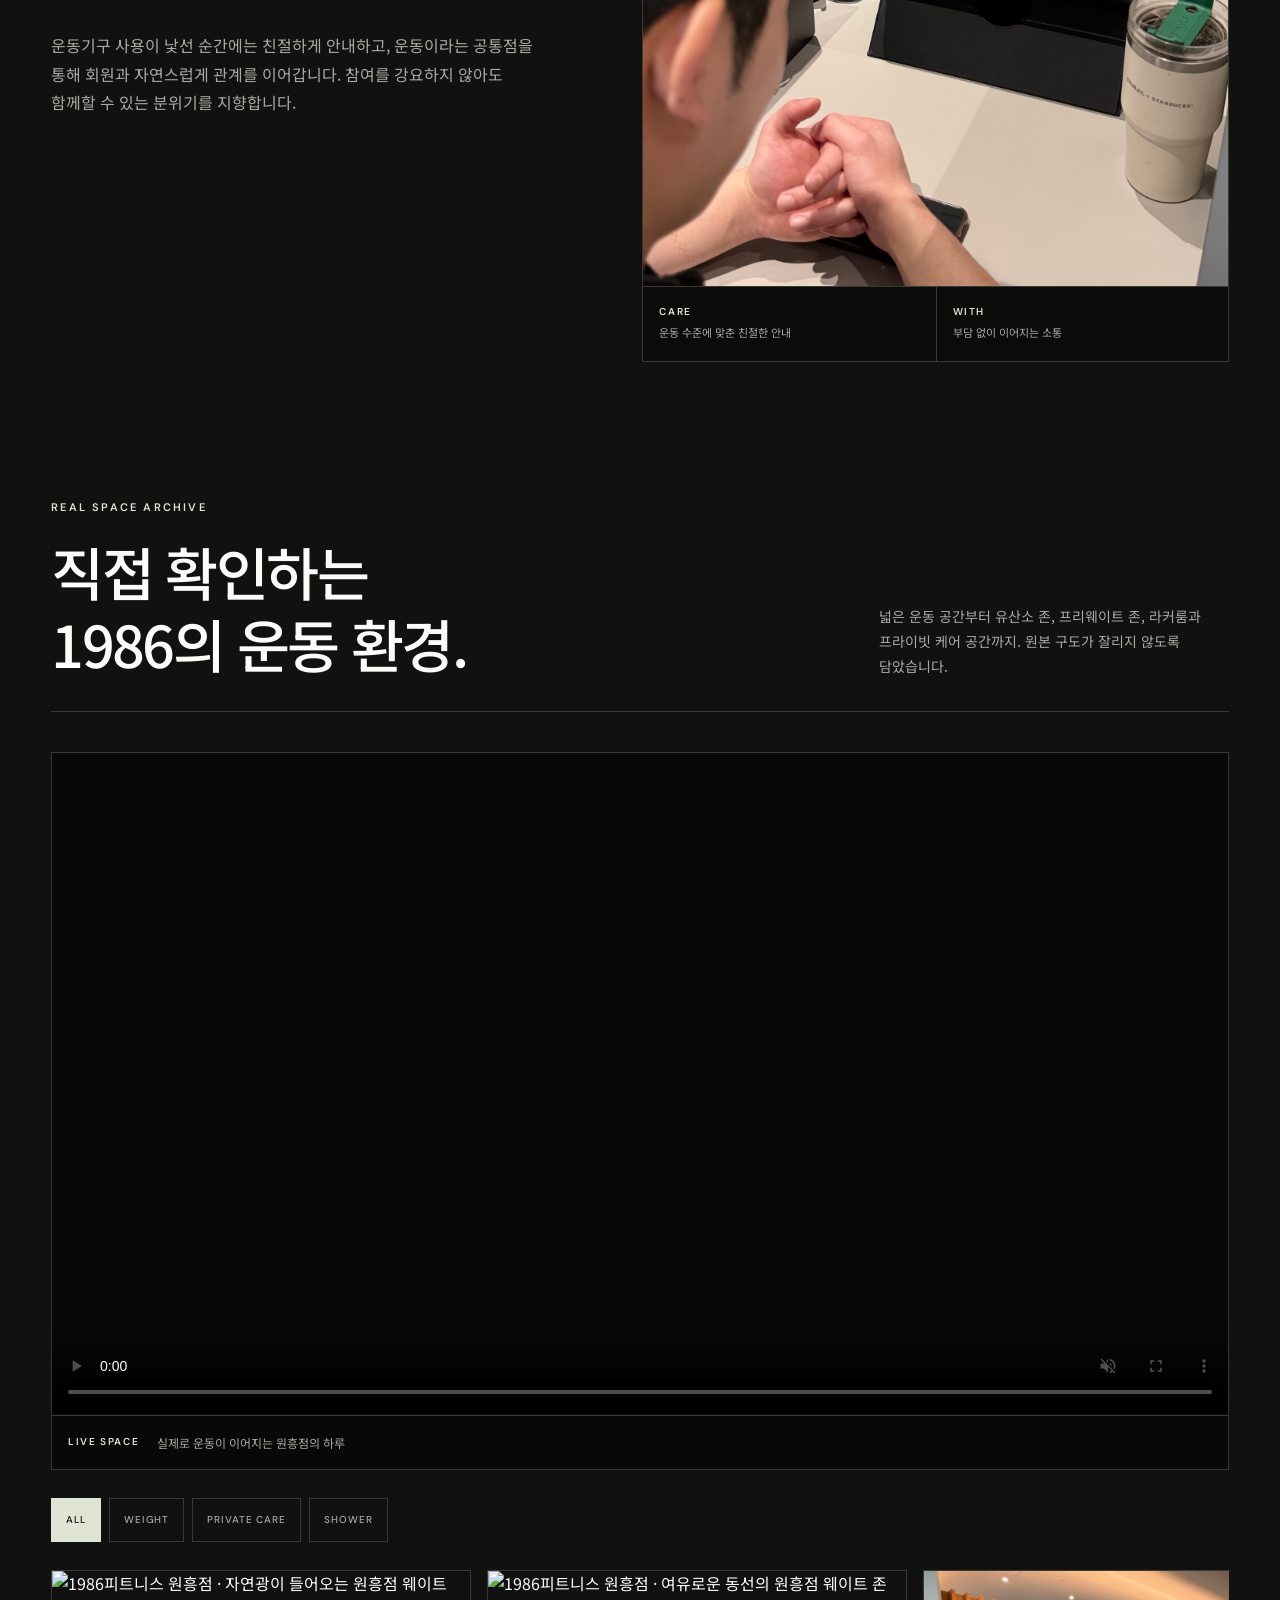
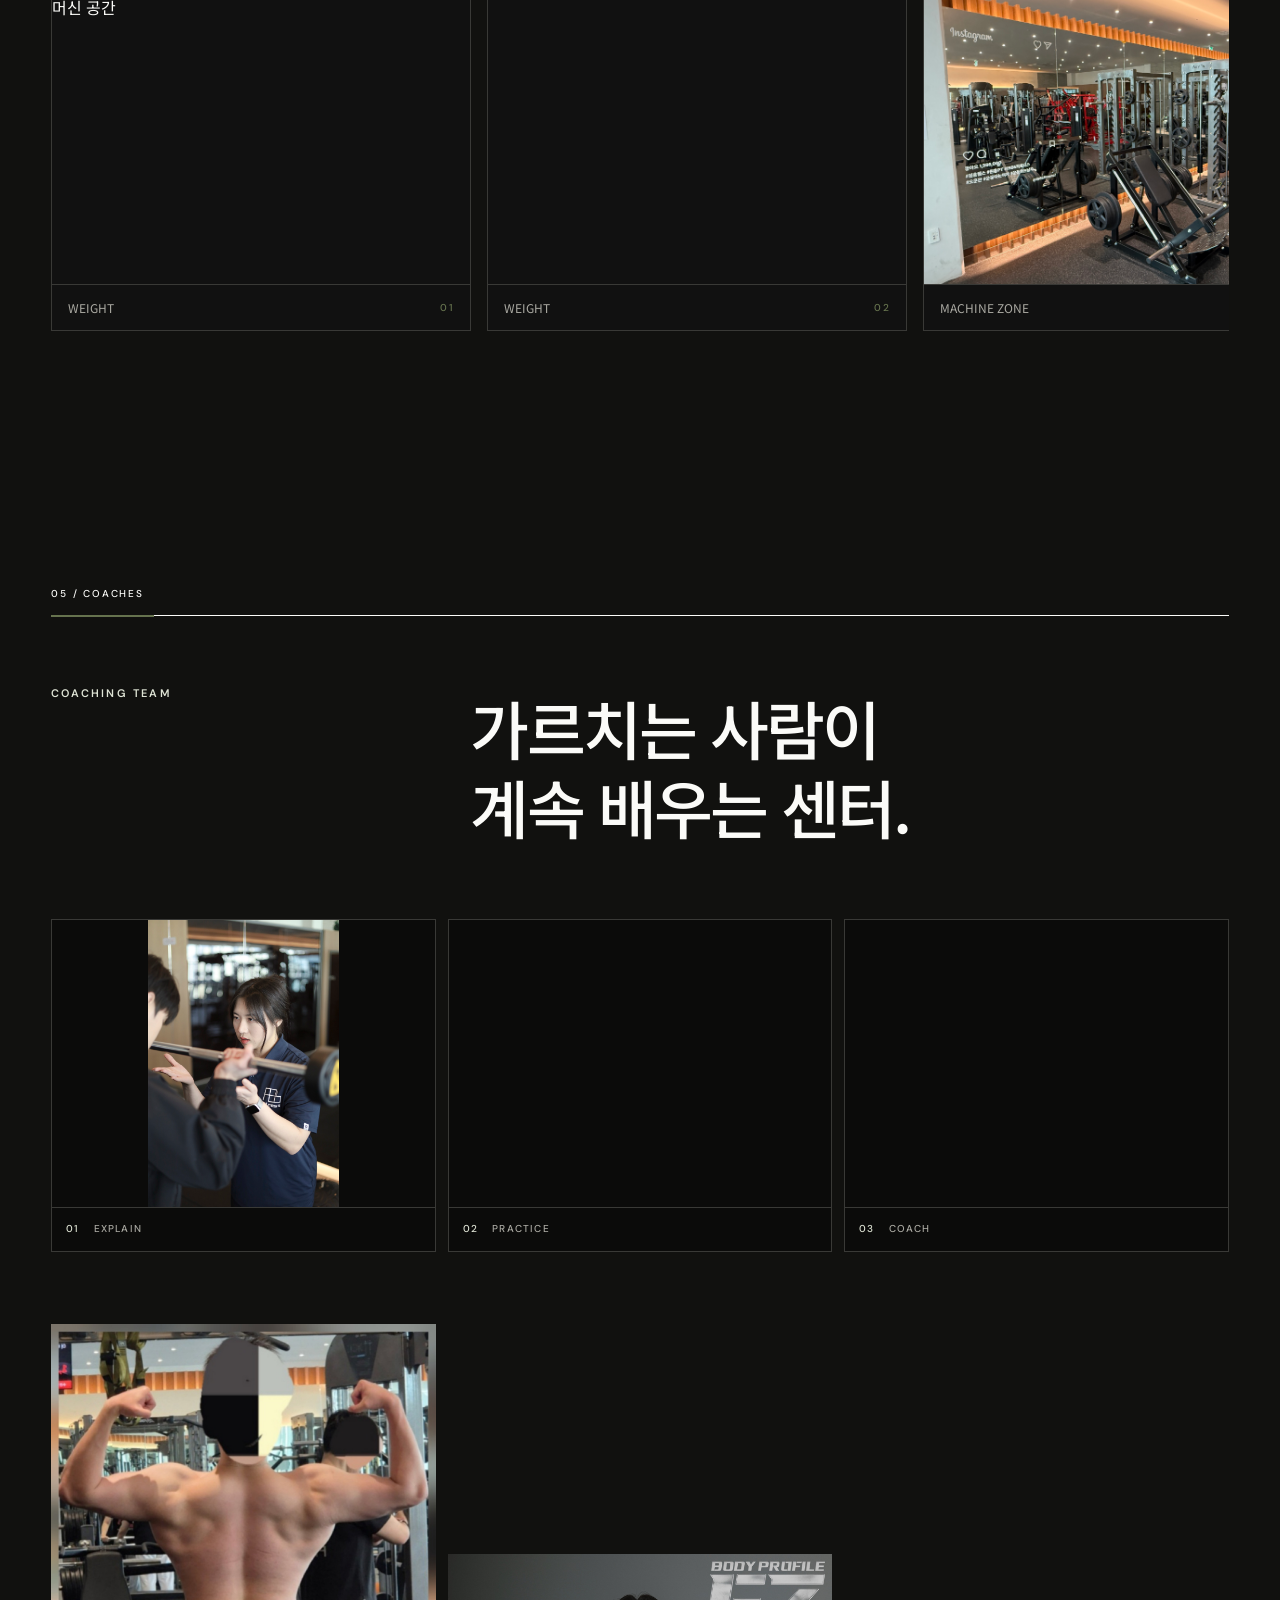
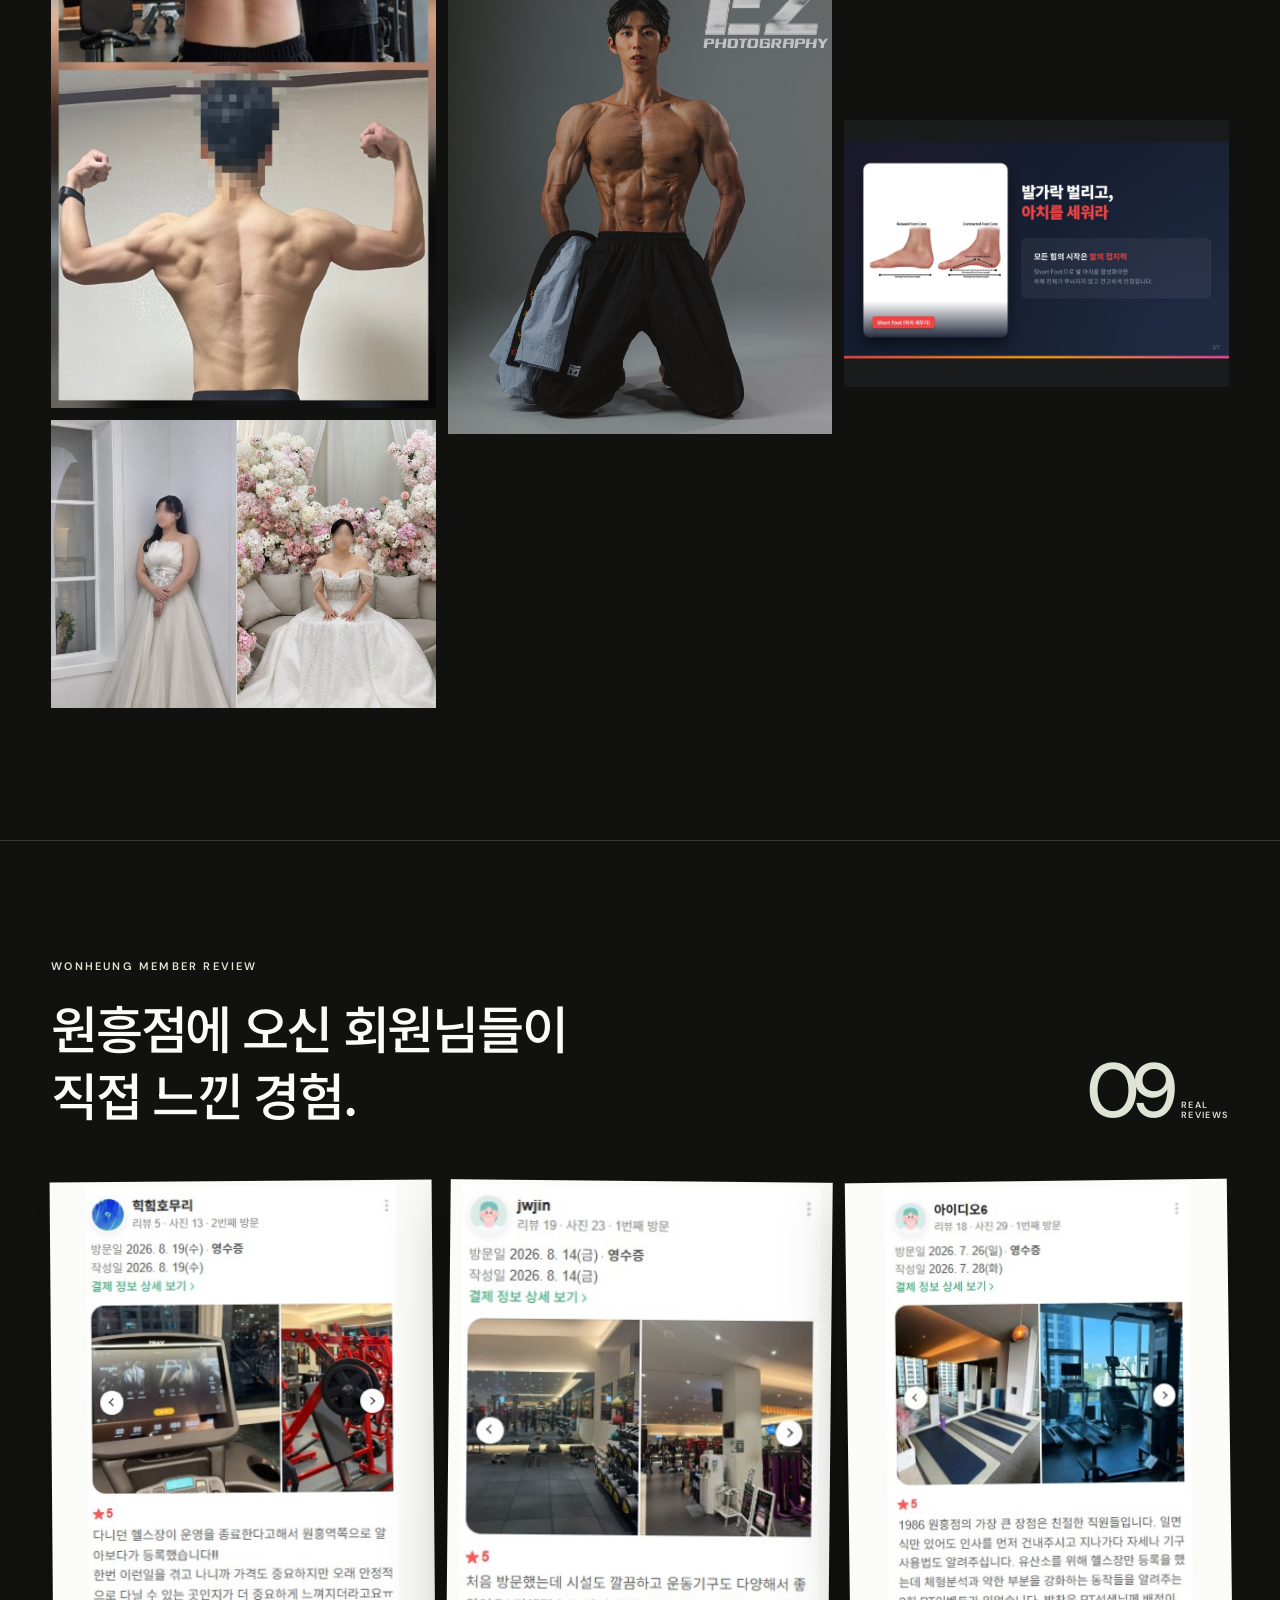
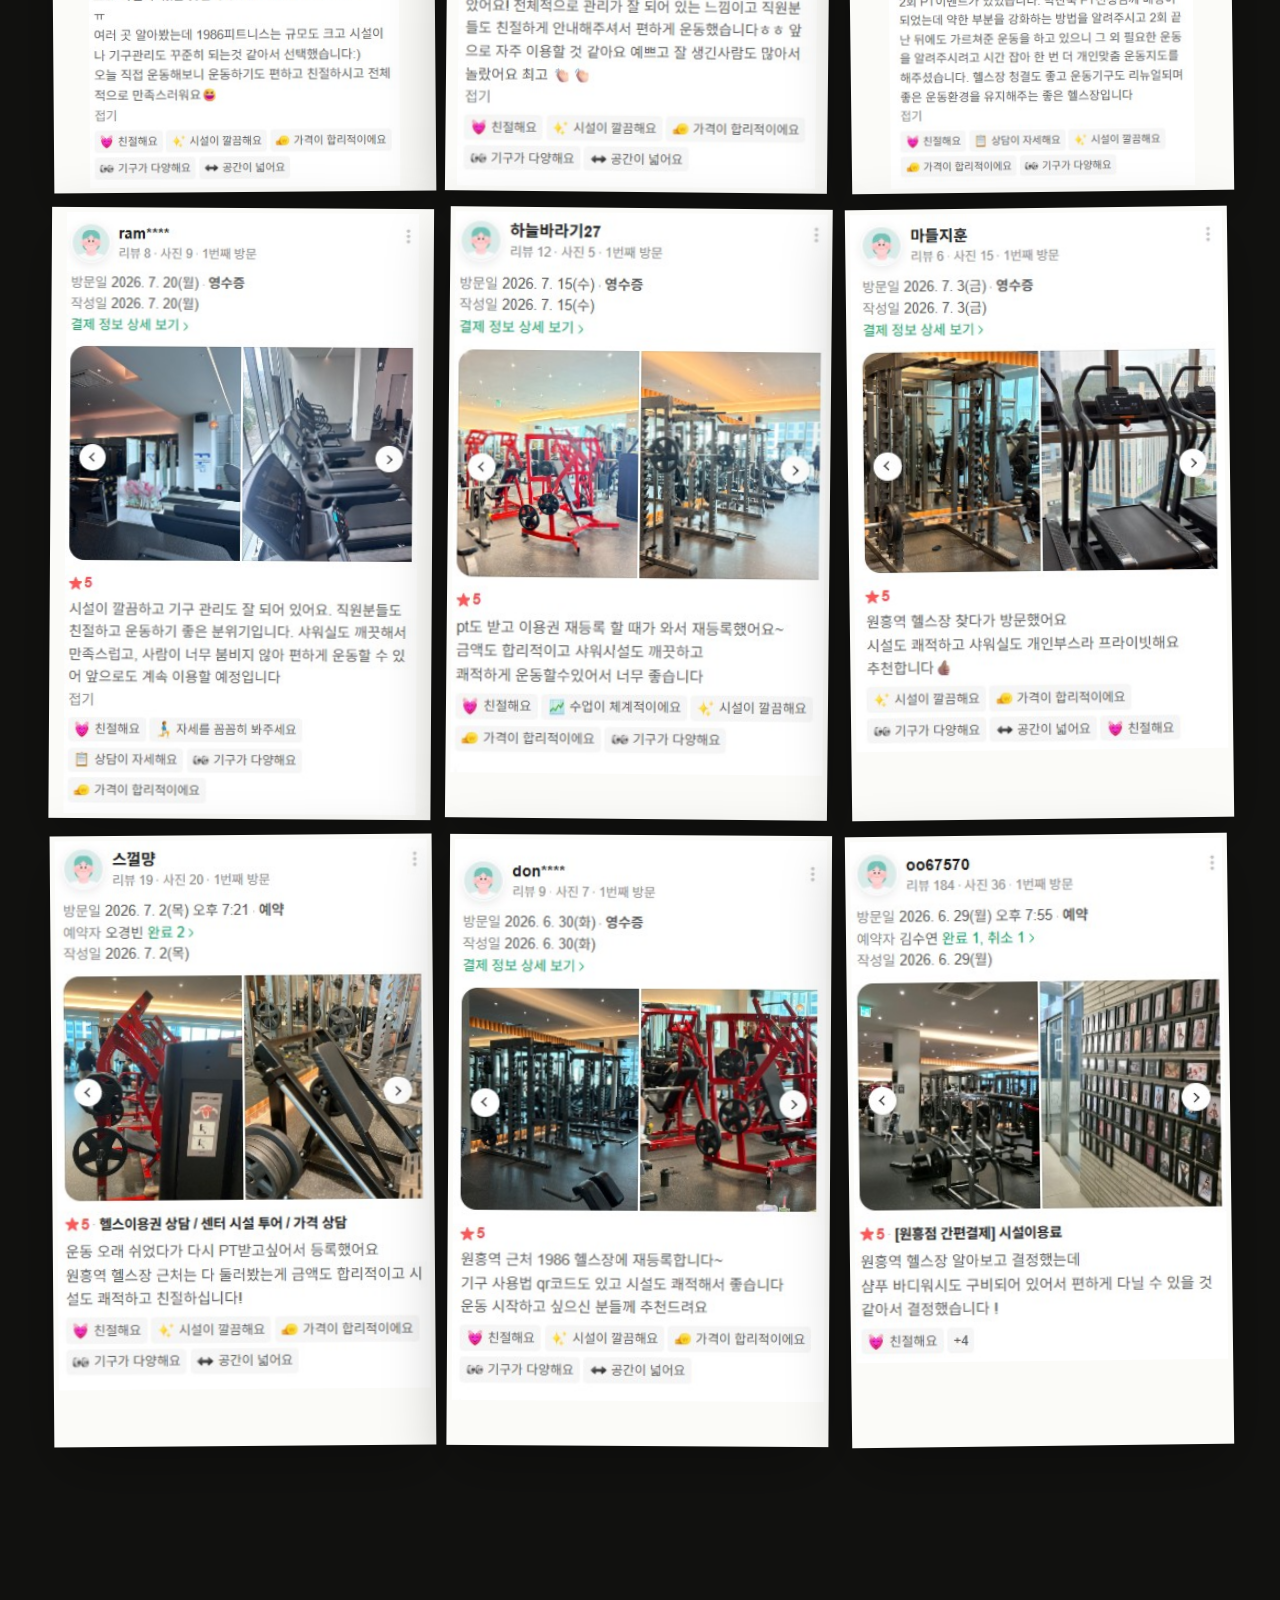
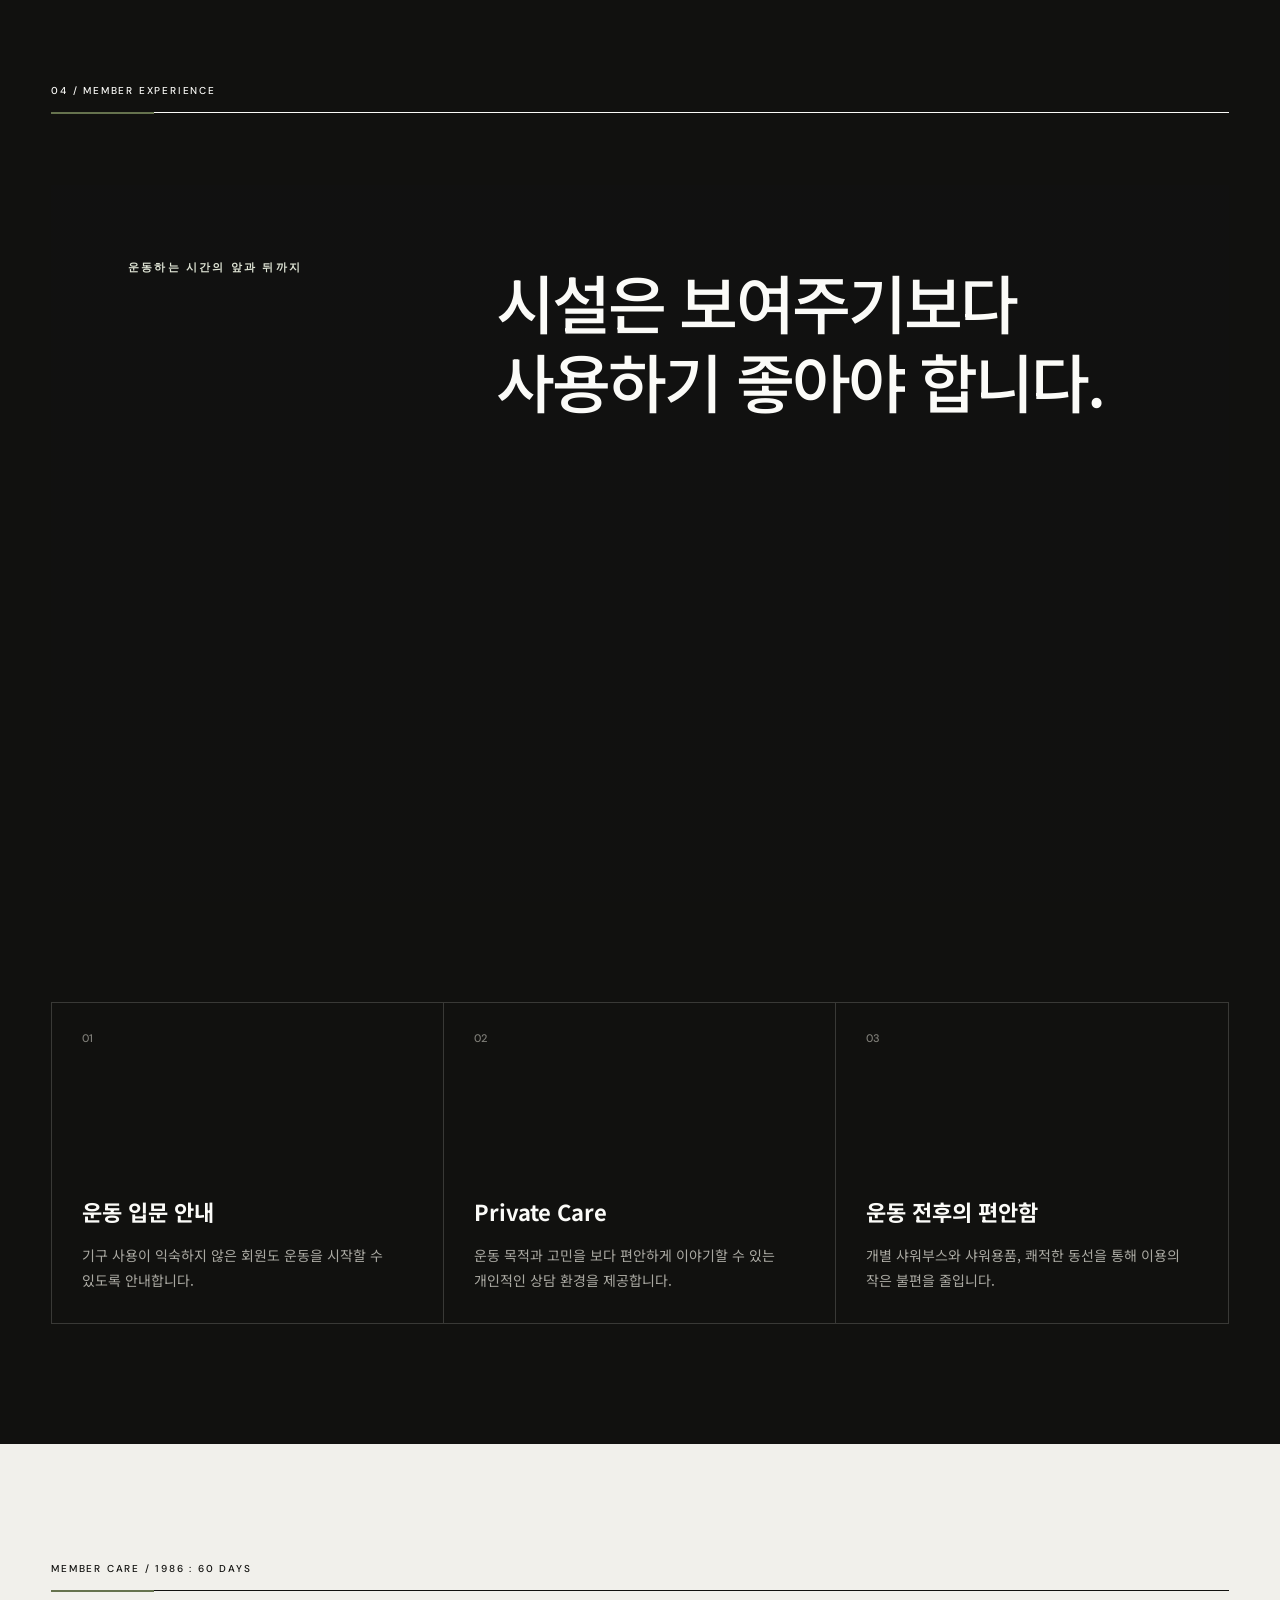
==== commit 6102f26a: "Publish Wonheung stories page and connect homepage navigation" ====
--- a/index.html
+++ b/index.html
@@ -357,7 +357,7 @@
       <a href="#why">WHY 1986</a>
       <a href="#training">트레이닝</a>
       <a href="#experience">회원 경험</a>
-      <a href="#visit">방문 안내</a>
+      <a href="guide/">원흥점 소식</a>
     </nav>
     <a class="header-cta" data-consult data-event="visit_consultation" href="https://m.booking.naver.com/booking/12/bizes/603554/items/4925065">방문 상담</a>
   </header>
@@ -688,7 +688,7 @@
   <footer>
     <div class="footer-brand"><strong>1986</strong><span>FITNESS<br>WONHEUNG</span></div>
     <p>운동을 시작하는 곳에서,<br>운동이 계속되는 곳으로.</p>
-    <div class="footer-information">
+    <div class="footer-information"><p><a href="guide/">천천히 가까워지는 1986 ↗</a></p>
       <p data-site-address>경기 고양시 덕양구 삼송로 12 반도유스퀘어 10층 1986피트니스 원흥점</p>
       <p><a data-phone href="tel:0319651986" data-site-phone>031-965-1986</a><span aria-hidden="true"> · </span><a data-consultation-phone href="tel:01026979682">010-2697-9682</a></p>
       <p><span data-site-weekday-hours>평일 06:00–23:00</span> / <span data-site-weekend-hours>주말·공휴일 07:00–21:00</span></p>
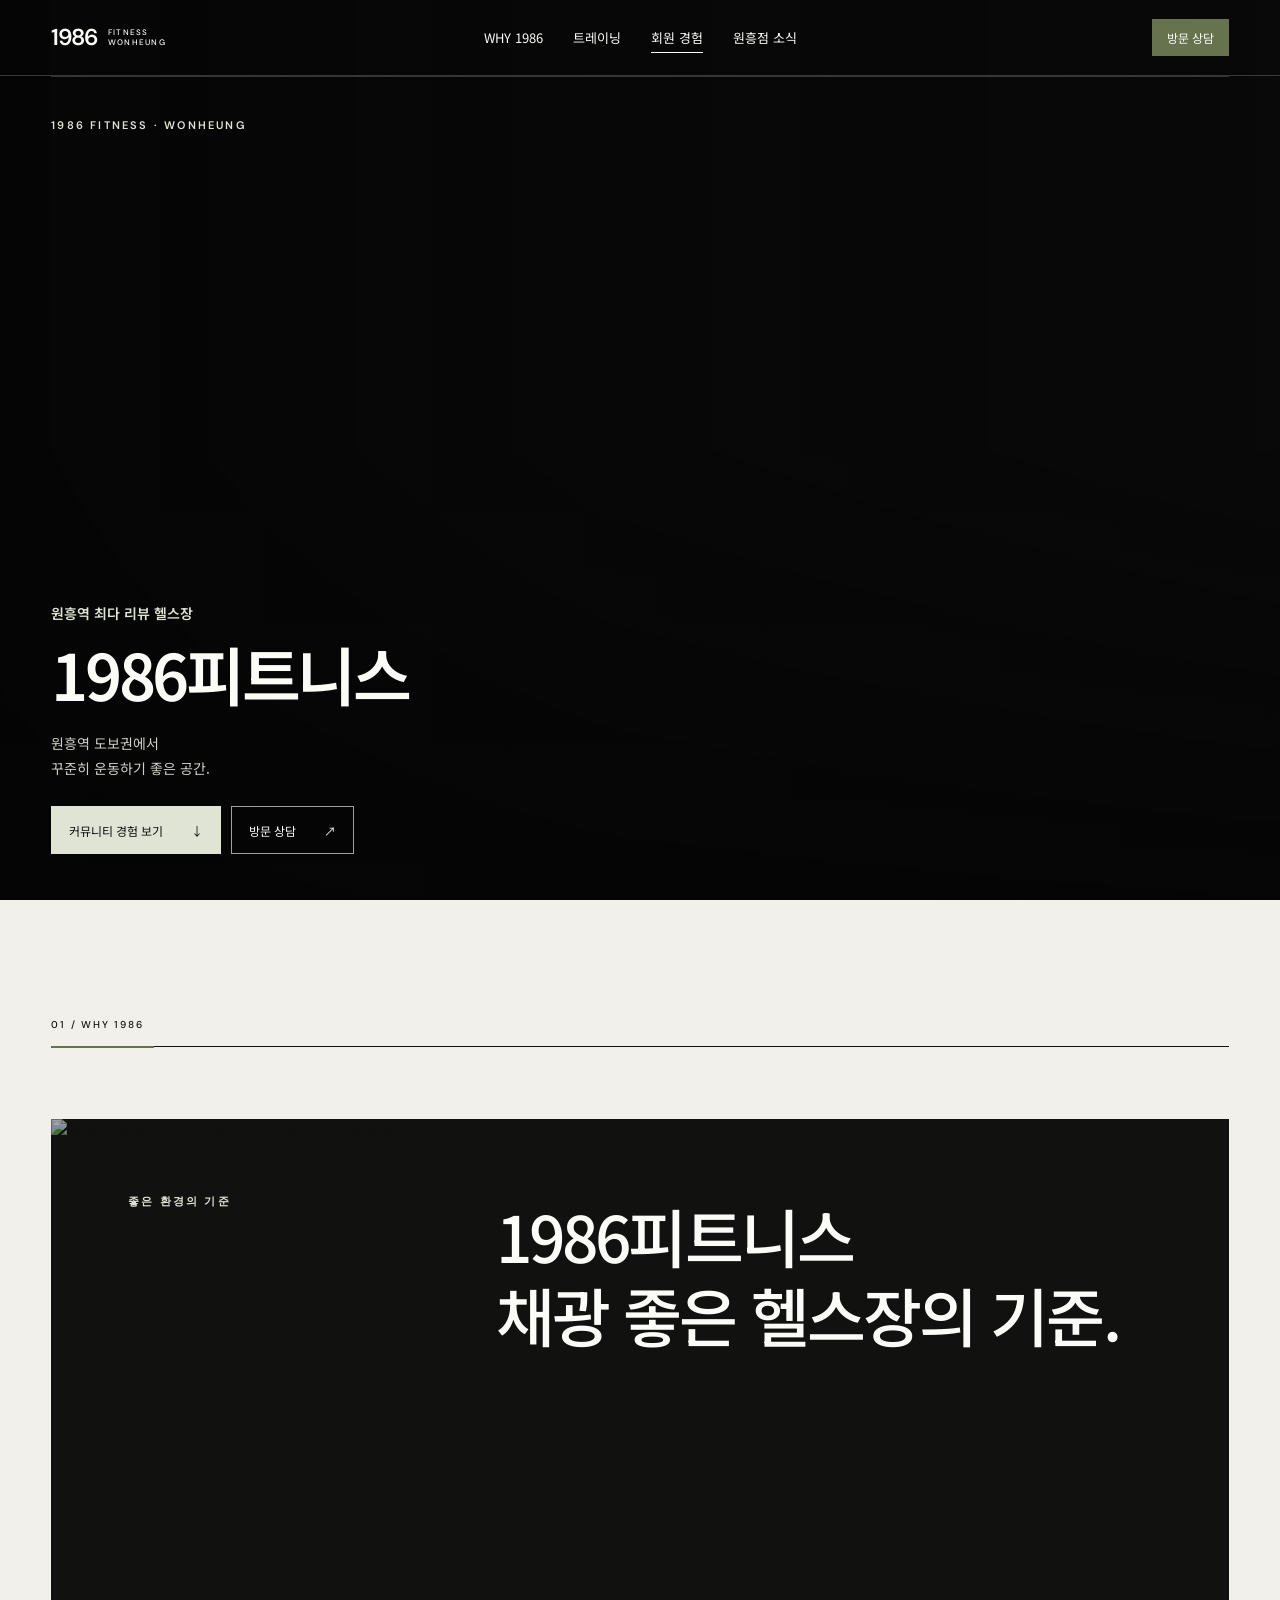
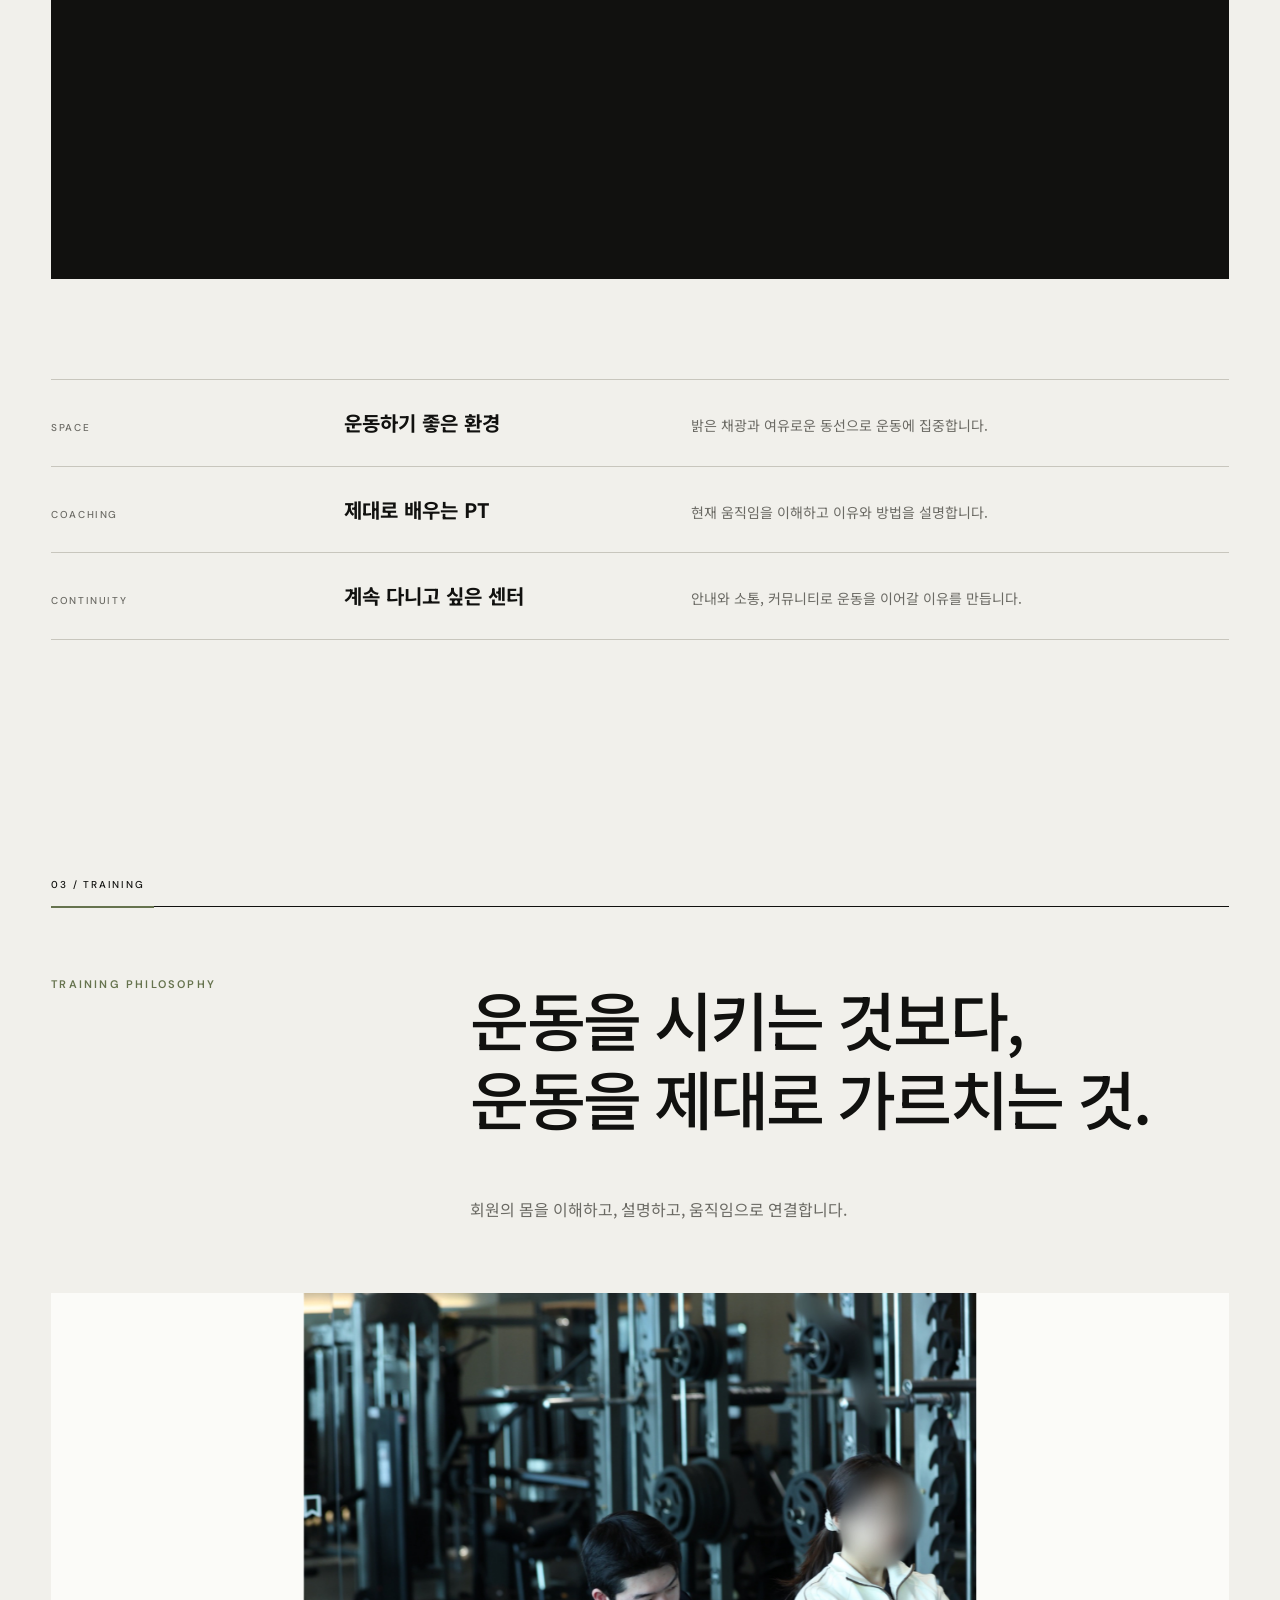
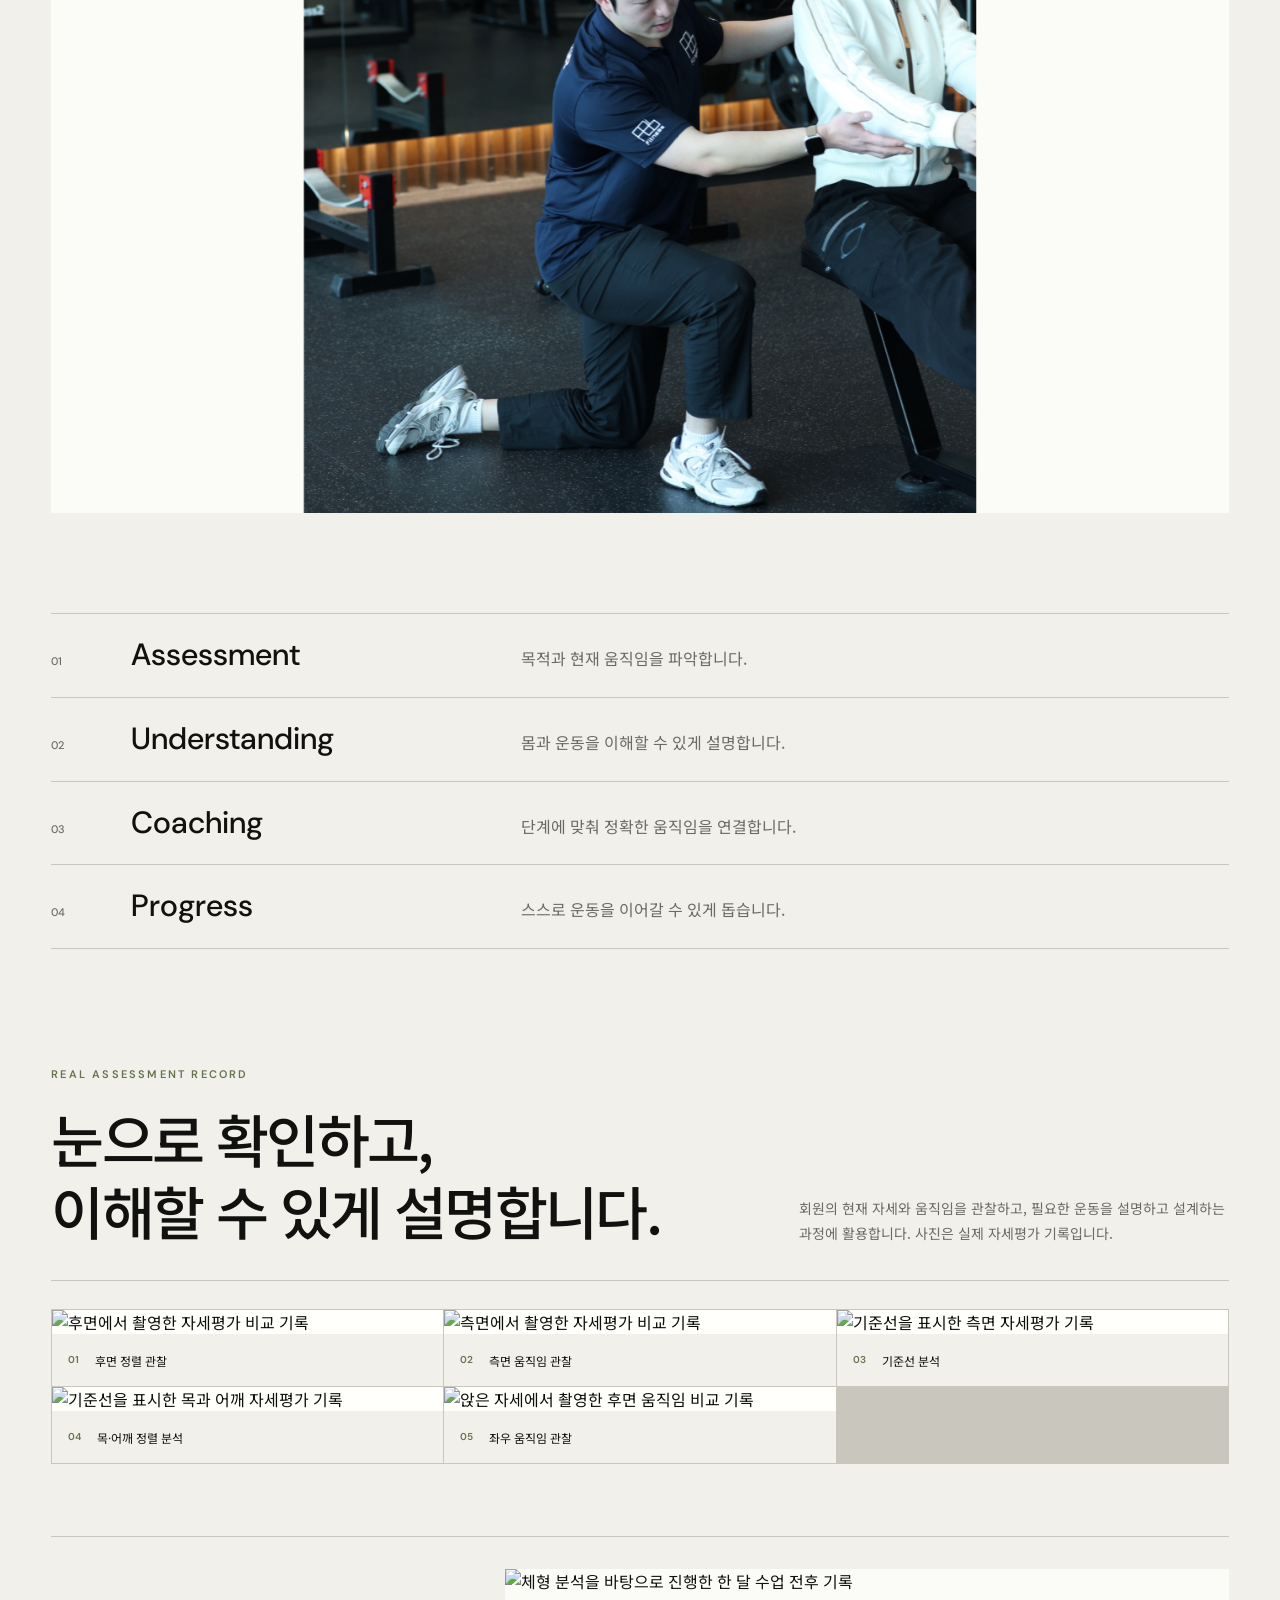
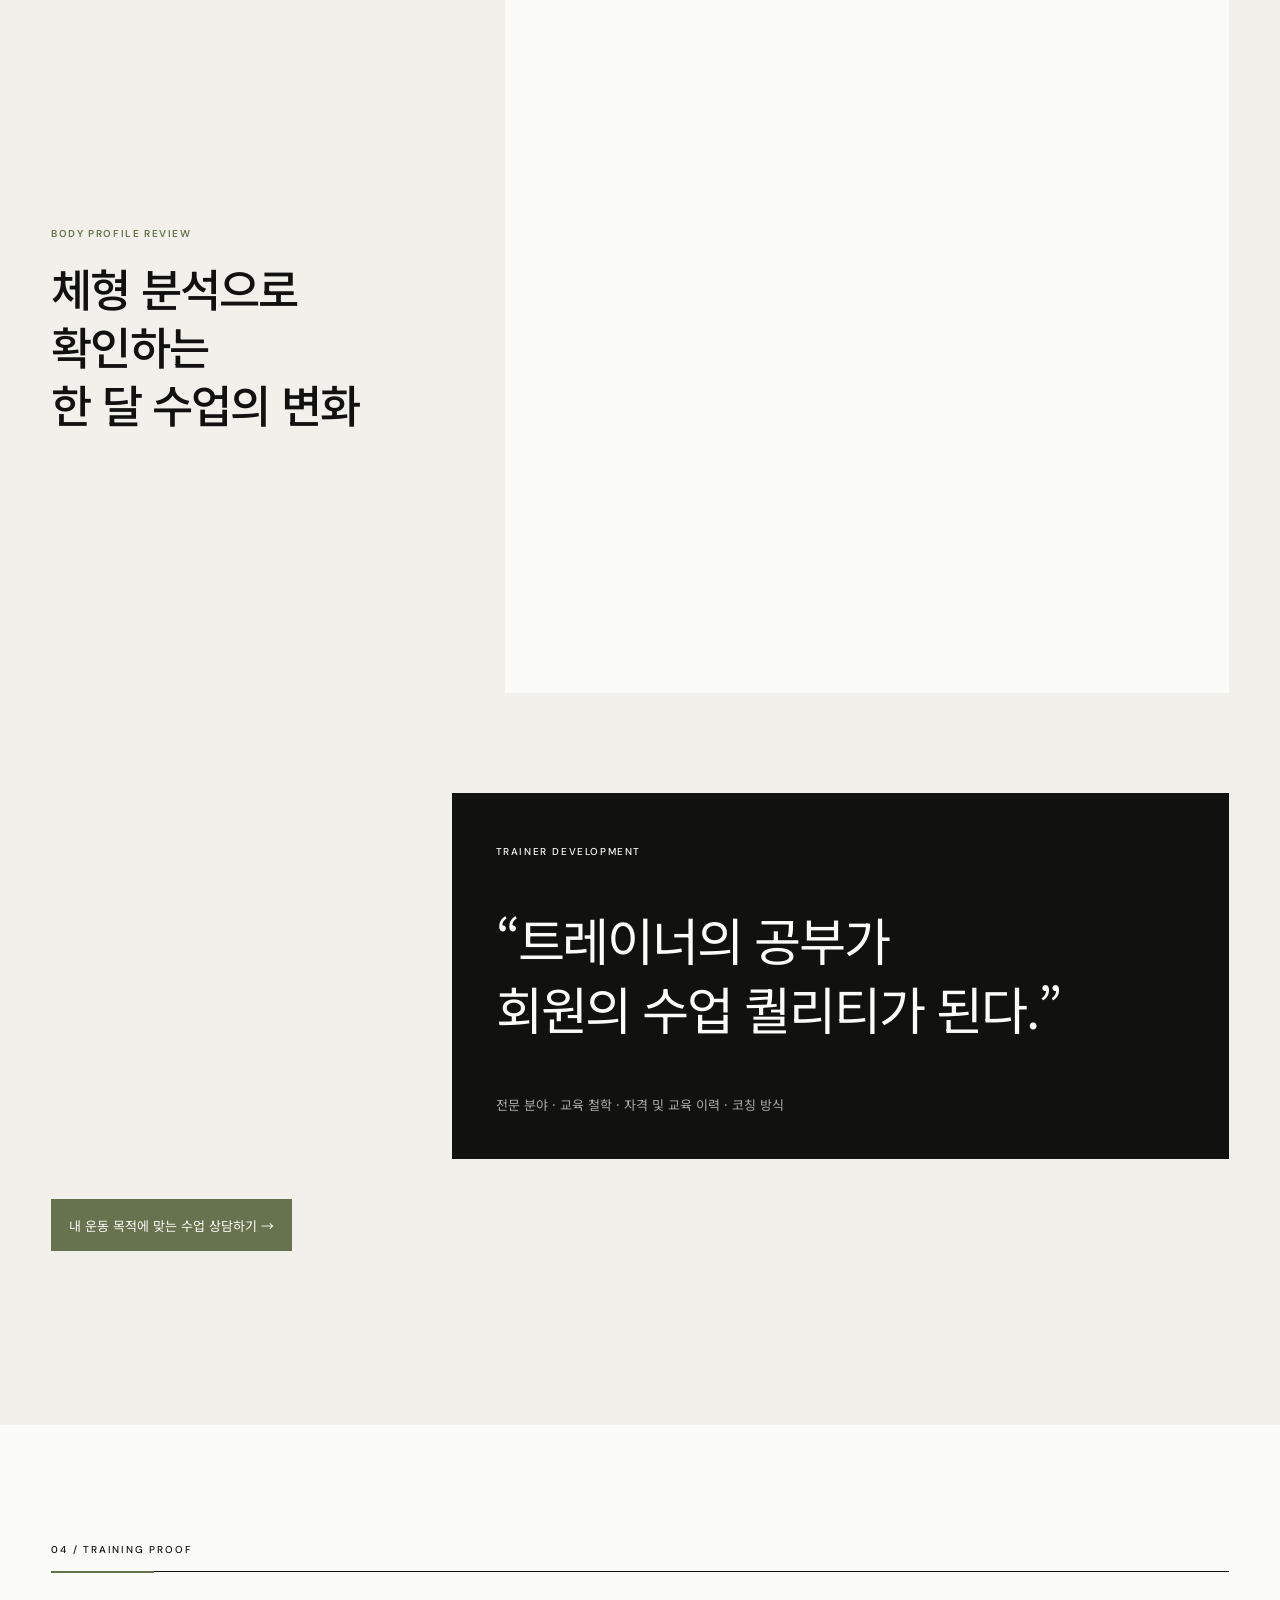
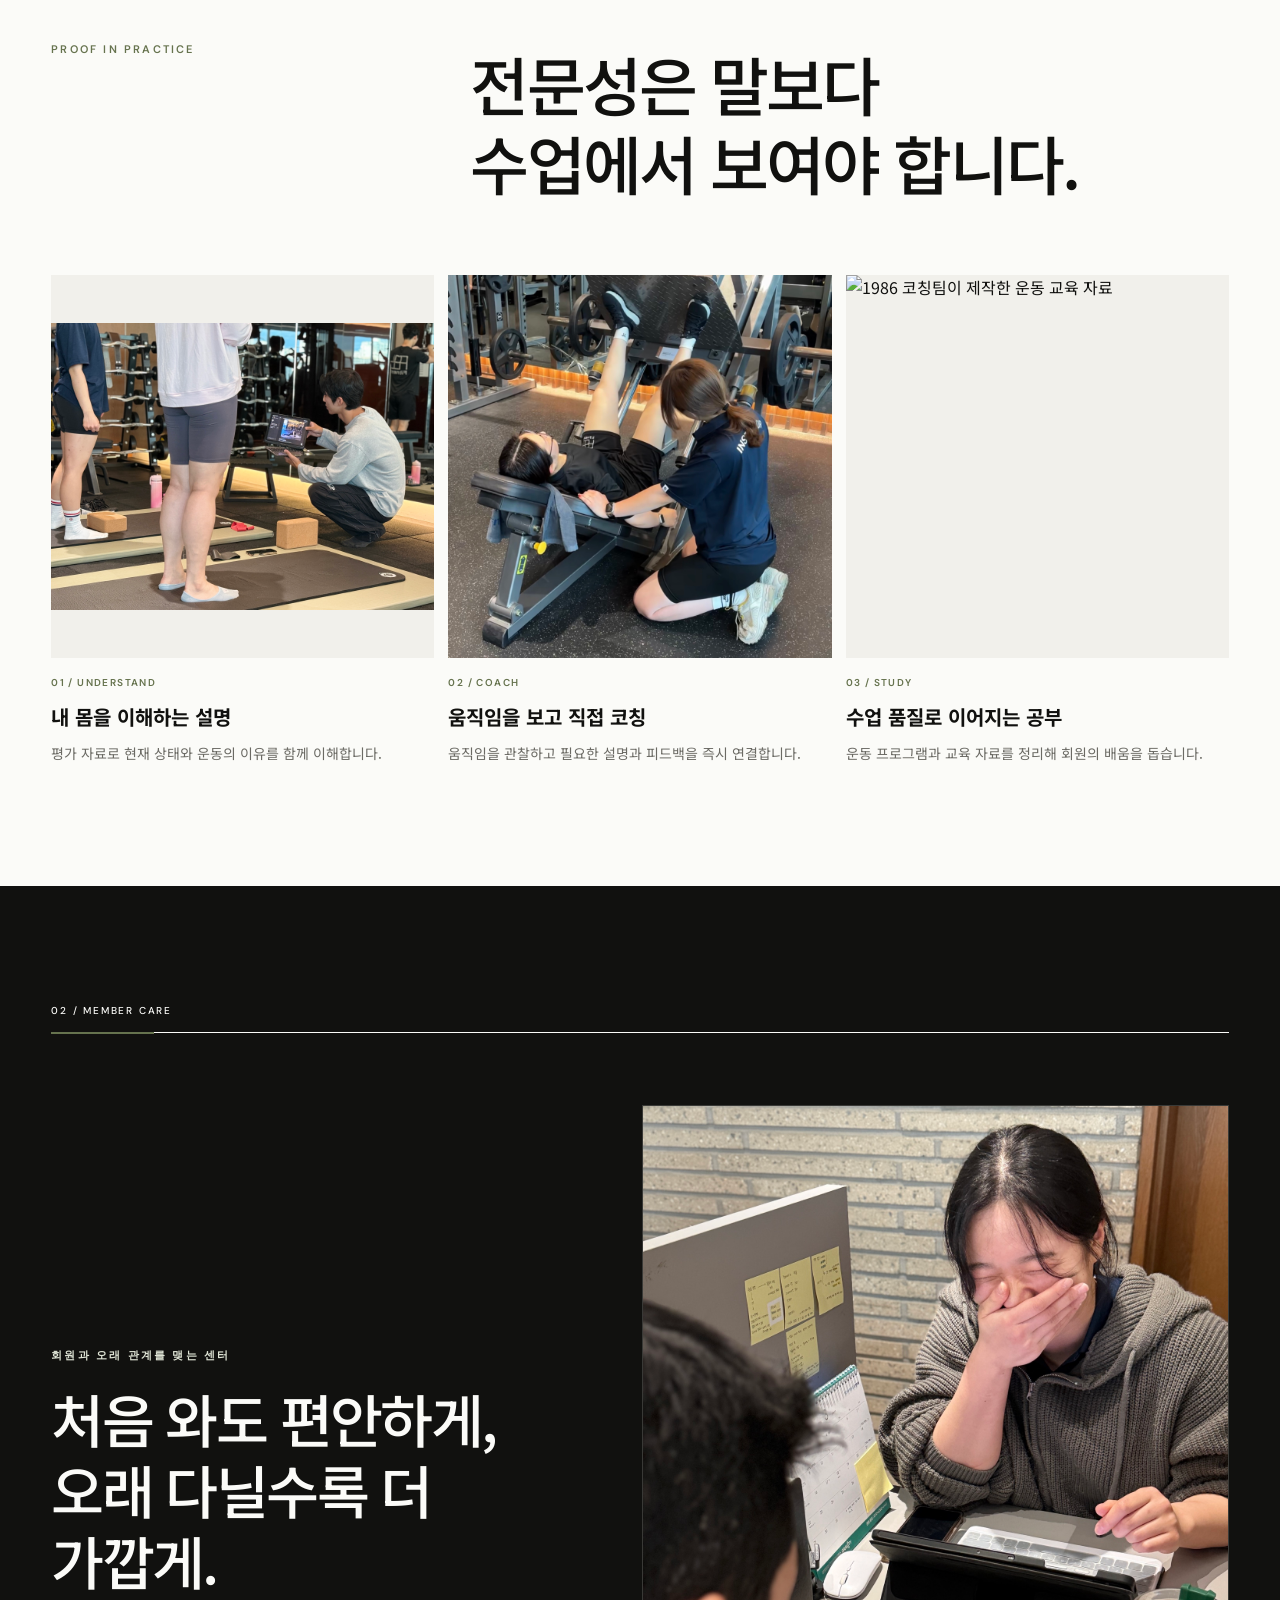
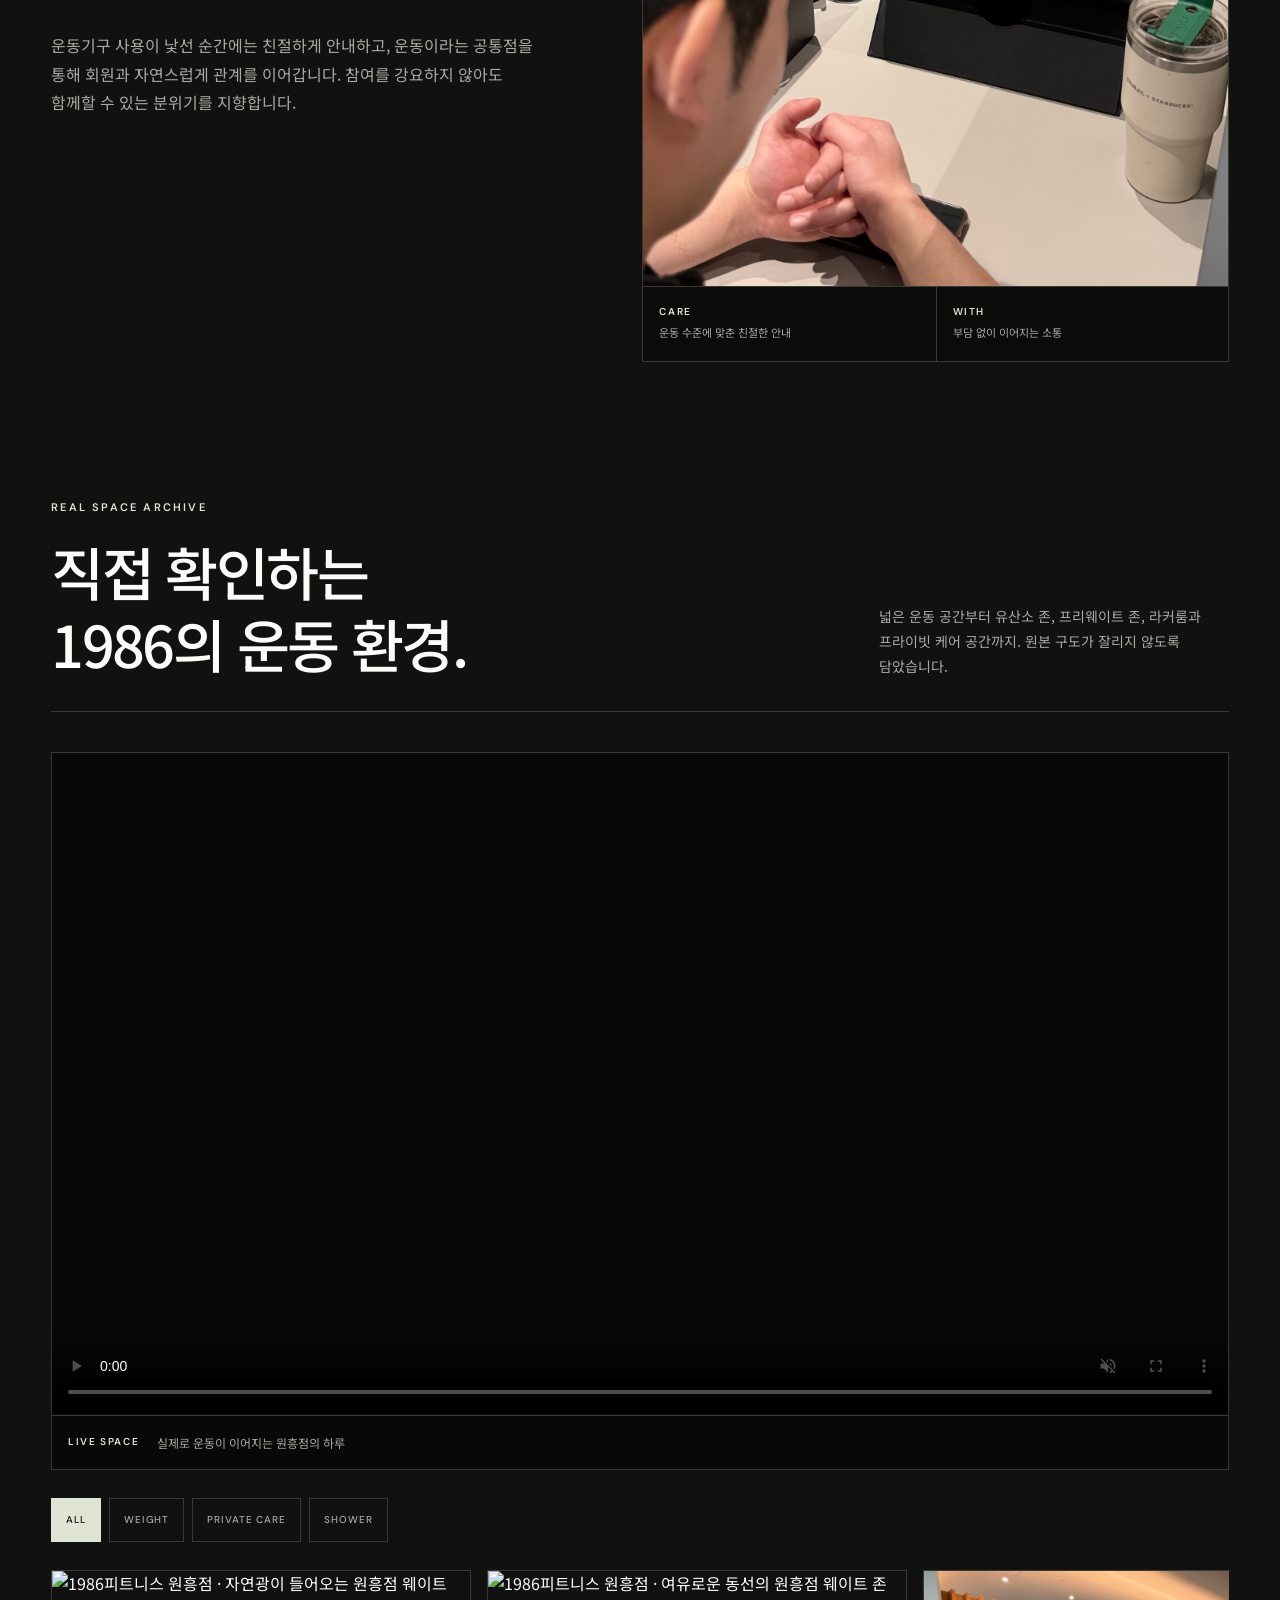
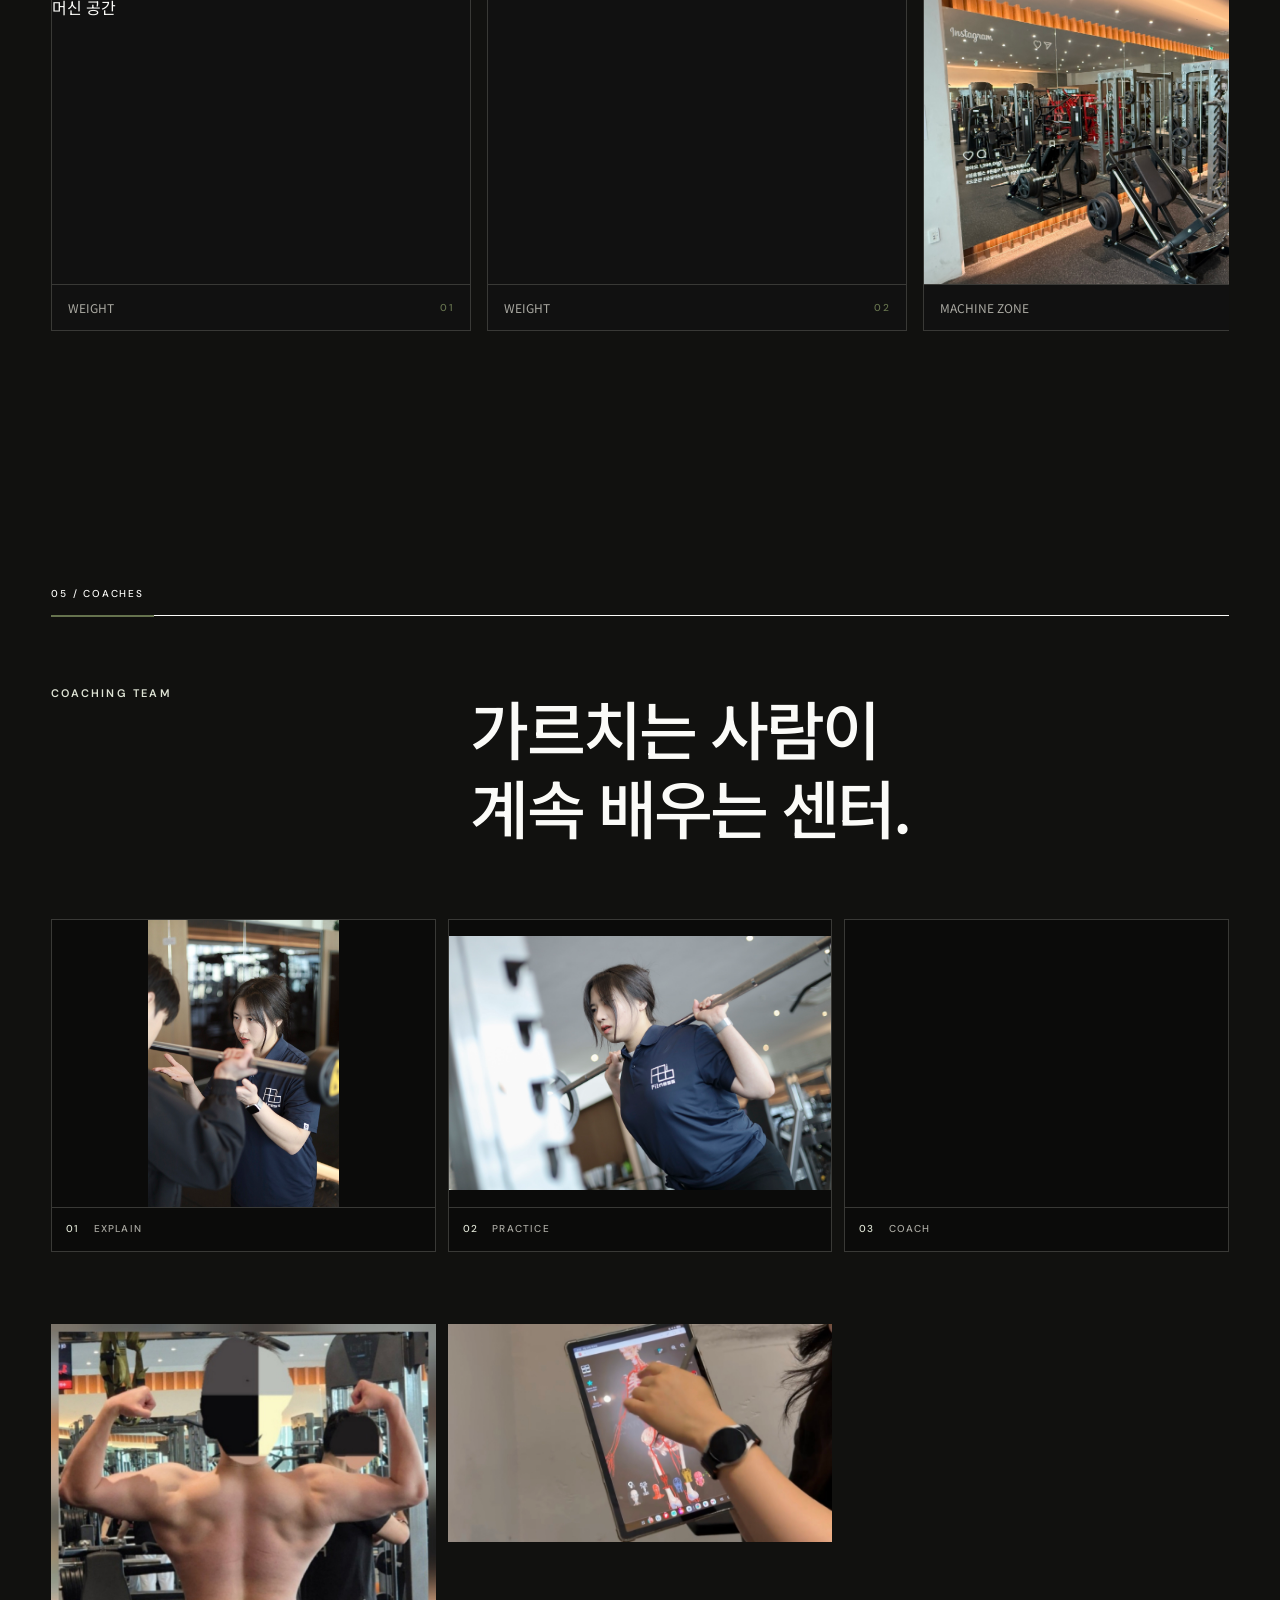
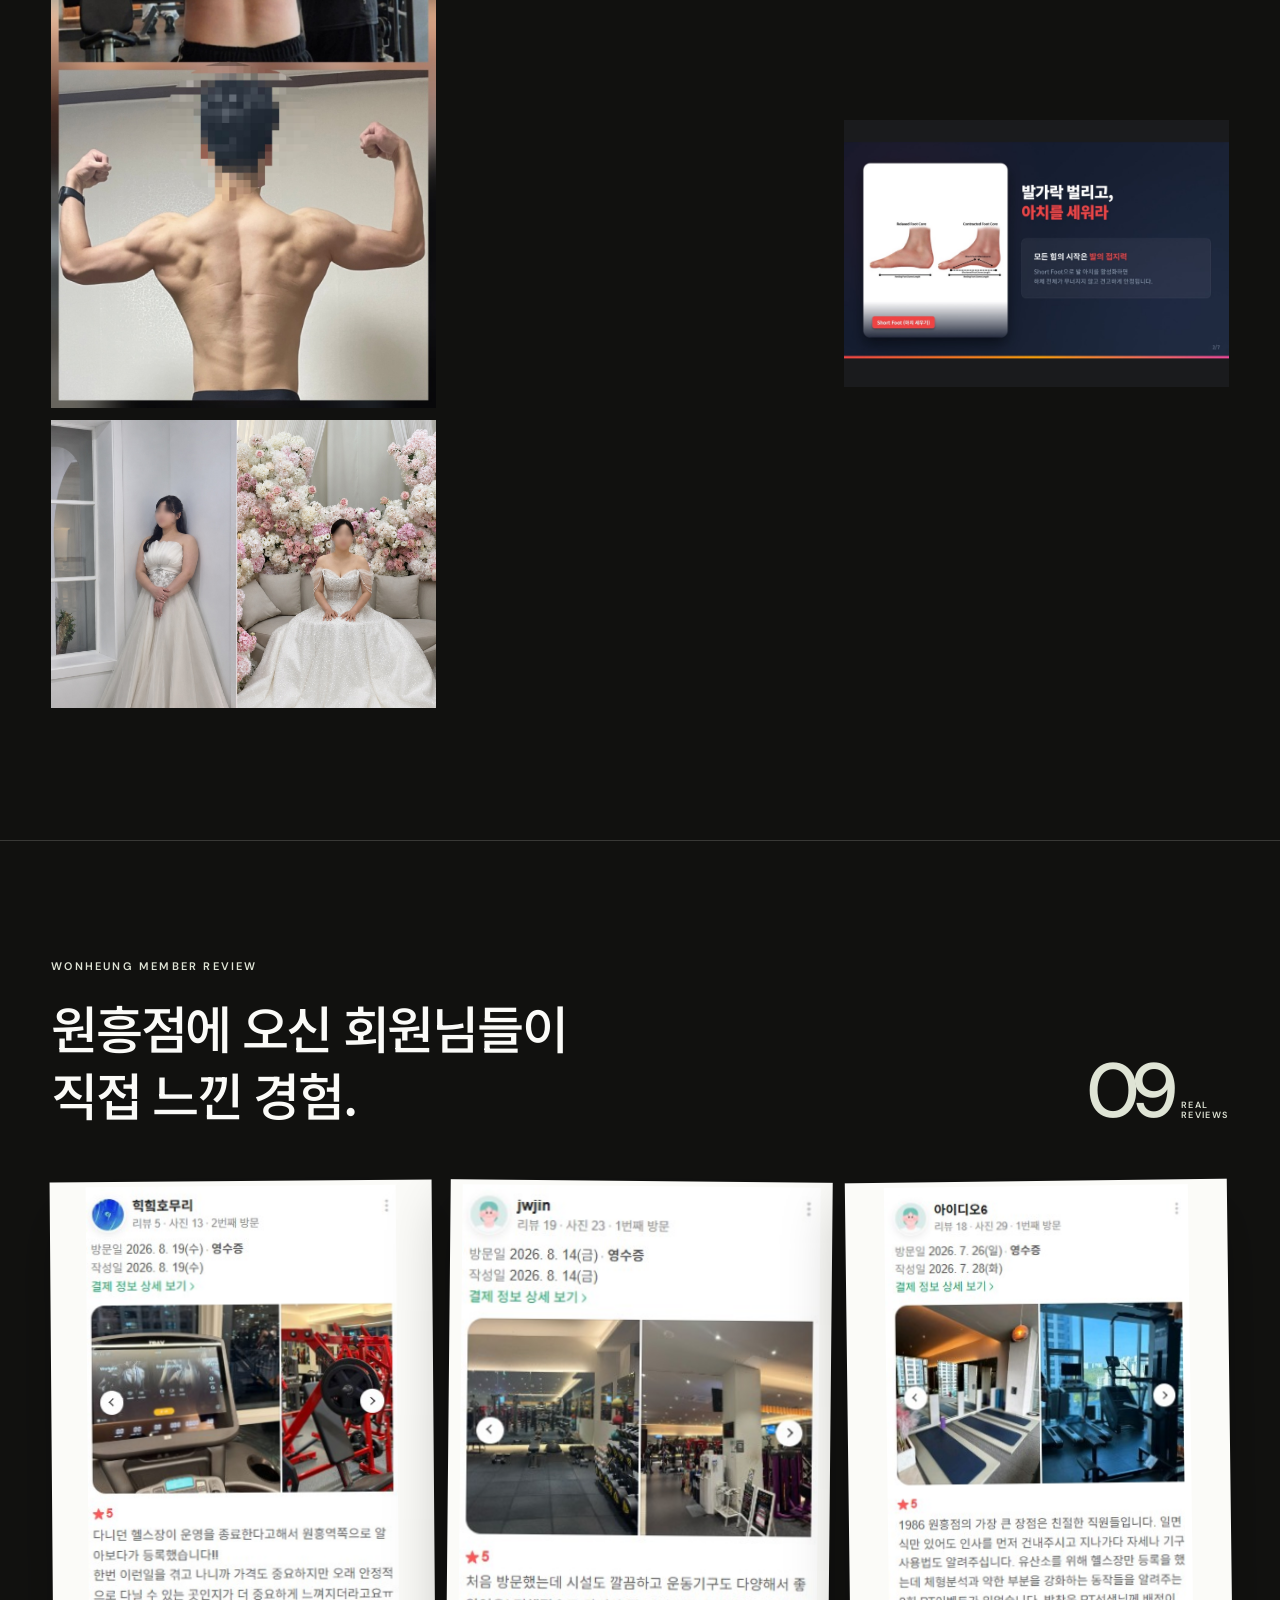
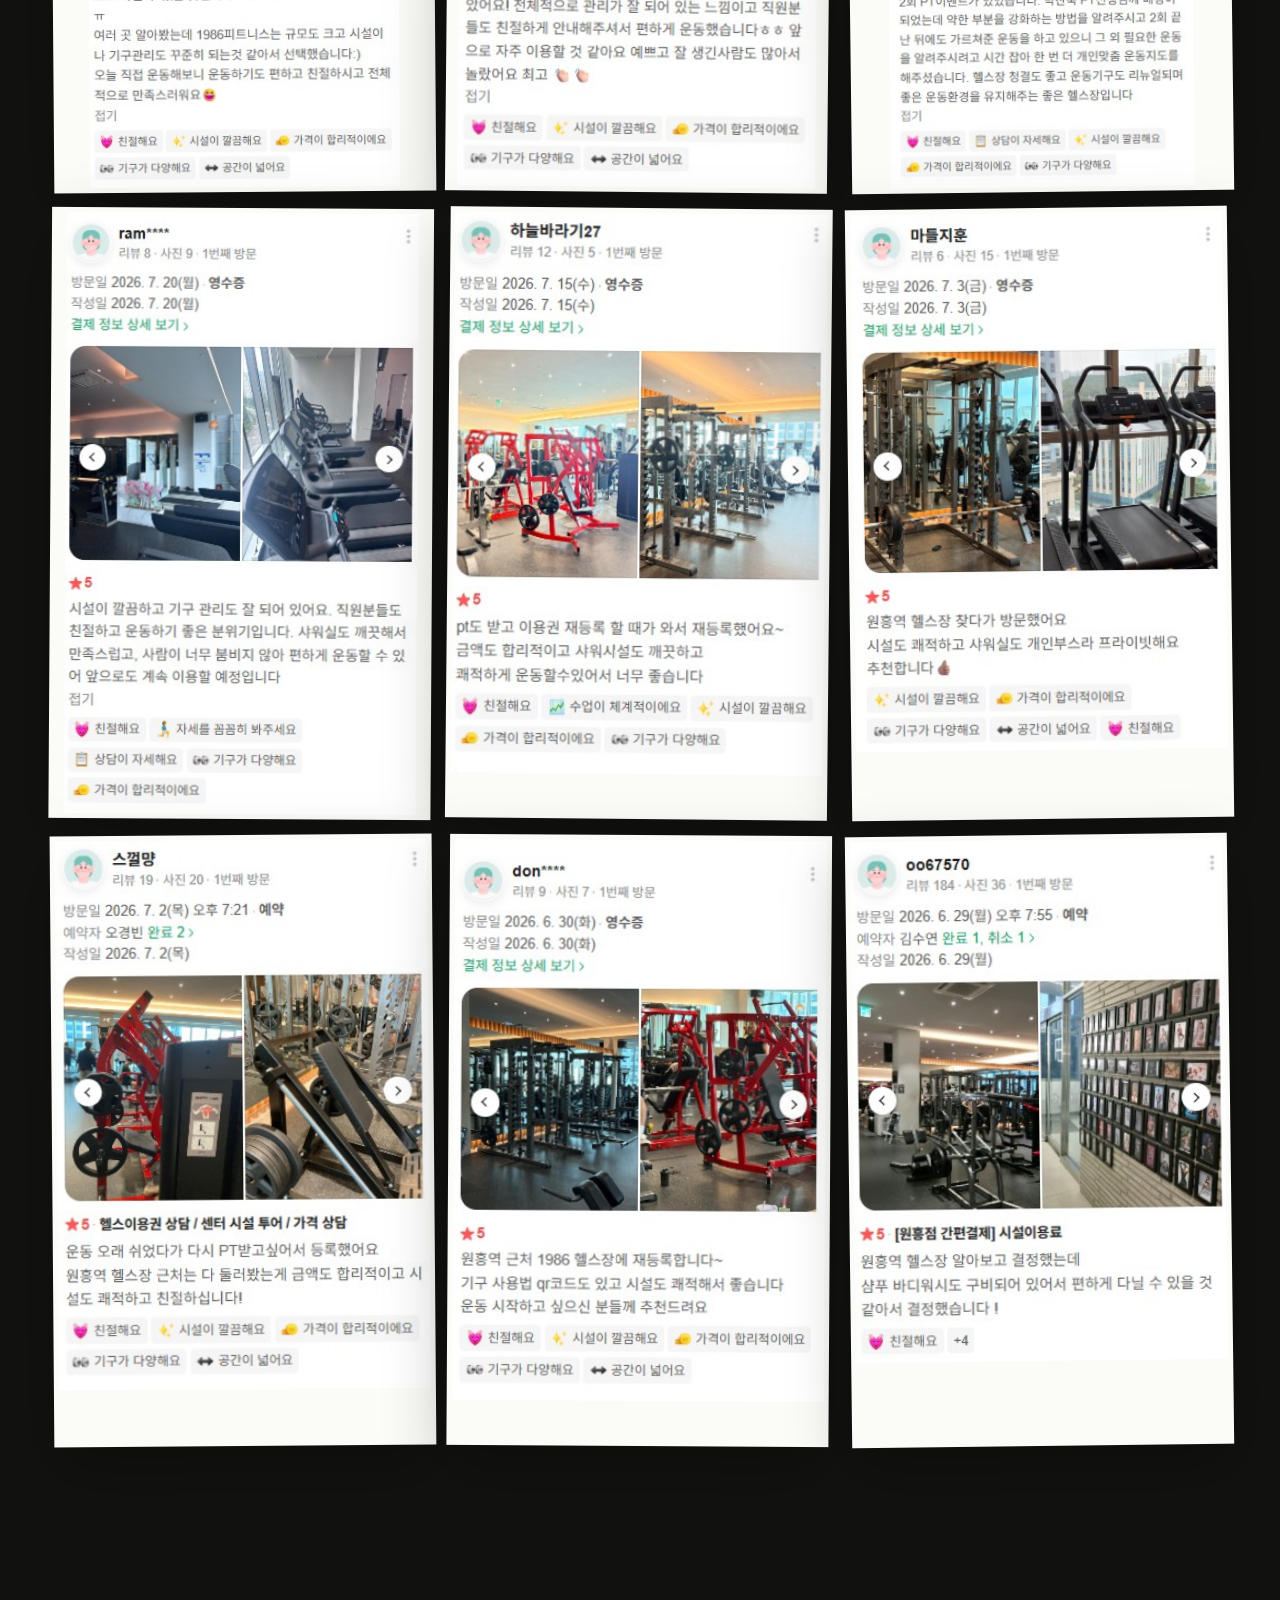
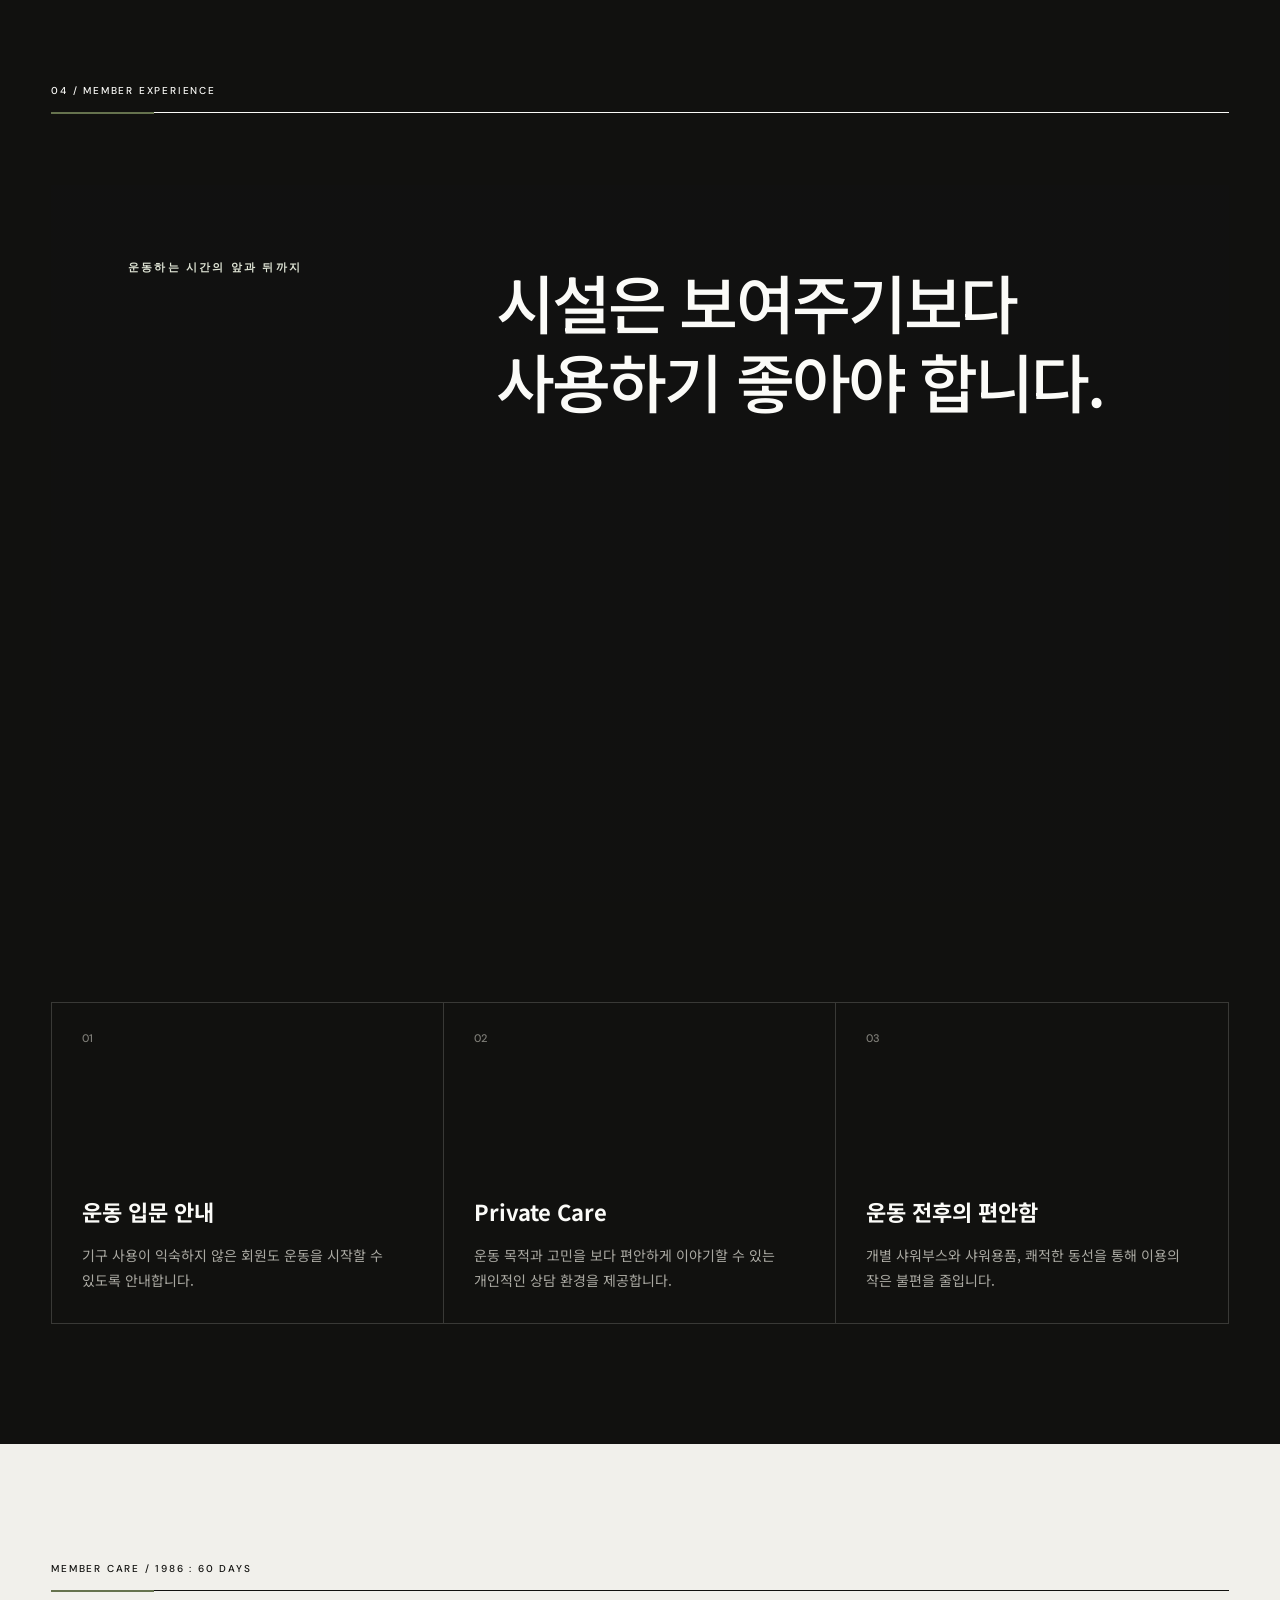
==== commit 39250100: "Clarify facility, parking and walking directions in FAQs" ====
--- a/index.html
+++ b/index.html
@@ -29,8 +29,7 @@
   <link rel="shortcut icon" href="https://wonheung-landing.pages.dev/favicon.svg" type="image/svg+xml">
   <title>1986피트니스 원흥점 | 원흥역 헬스장·PT</title>
   <link rel="stylesheet" href="styles.css?v=42">
-  <script type="application/ld+json">
-{
+  <script type="application/ld+json">{
   "@context": "https://schema.org",
   "@graph": [
     {
@@ -271,7 +270,7 @@
           "url": "https://wonheung-landing.pages.dev/#faq-5",
           "acceptedAnswer": {
             "@type": "Answer",
-            "text": "경기 고양시 덕양구 삼송로 12 반도유스퀘어 10층에 있습니다. 원흥역 인근이며 지도에서 건물 위치와 방문 경로를 확인할 수 있습니다."
+            "text": "1986피트니스 원흥점은 경기 고양시 덕양구 삼송로 12 반도유스퀘어 10층에 있습니다. 지도에서 업체명과 도로명주소를 함께 확인한 뒤 방문해 주세요. 길 안내가 필요하면 031-965-1986으로 문의할 수 있습니다."
           }
         },
         {
@@ -285,11 +284,20 @@
         },
         {
           "@type": "Question",
-          "name": "주차 지원을 받을 수 있나요?",
+          "name": "원흥역에서 걸어갈 때 경로는 어떻게 확인하나요?",
+          "url": "https://wonheung-landing.pages.dev/#faq-16",
+          "acceptedAnswer": {
+            "@type": "Answer",
+            "text": "네이버 지도에서 1986피트니스 원흥점 또는 삼송로 12 반도유스퀘어를 검색한 뒤, 출발 위치를 원흥역으로 설정하고 도보 경로를 선택해 주세요. 목적지는 반도유스퀘어 10층입니다. 이용 출구와 출발 위치에 따라 경로 및 소요시간이 달라질 수 있습니다."
+          }
+        },
+        {
+          "@type": "Question",
+          "name": "주차는 어디에 하고, 몇 시간 지원받을 수 있나요?",
           "url": "https://wonheung-landing.pages.dev/#faq-7",
           "acceptedAnswer": {
             "@type": "Answer",
-            "text": "반도유스퀘어 건물 주차장을 이용할 수 있으며 최대 2시간 주차를 지원합니다. 차량 등록 방법은 센터 안내를 확인해 주세요."
+            "text": "반도유스퀘어 건물 주차장을 이용할 수 있으며 최대 2시간 주차를 지원합니다. 주차 후 센터에서 차량 등록 방법을 확인해 주세요. 지원 시간을 초과하는 경우의 요금과 정산 방법은 건물 주차 안내를 확인해 주세요."
           }
         },
         {
@@ -308,6 +316,15 @@
           "acceptedAnswer": {
             "@type": "Answer",
             "text": "개별 샤워부스와 샤워용품을 갖추고 있습니다. 개인적으로 필요한 세면도구는 준비해 주세요."
+          }
+        },
+        {
+          "@type": "Question",
+          "name": "원흥역 헬스장 시설과 공간 구성은 어떤가요?",
+          "url": "https://wonheung-landing.pages.dev/#faq-15",
+          "acceptedAnswer": {
+            "@type": "Answer",
+            "text": "1986피트니스 원흥점에는 웨이트 머신, 프리웨이트, 유산소 운동 공간과 라커룸, 개별 샤워부스가 있습니다. 상담과 관리를 위한 Private Care 공간도 운영합니다. 이 페이지의 시설 사진과 영상을 통해 공간 구성을 확인할 수 있습니다."
           }
         },
         {
@@ -340,8 +357,7 @@
       ]
     }
   ]
-}
-</script>
+}</script>
   <script src="data/site-config.js?v=3" defer></script><script src="data/trainers.js?v=7" defer></script><script src="data/gallery.js?v=2" defer></script><script src="script.js?v=24" defer></script>
 </head>
 <body>
@@ -672,11 +688,13 @@
           <details id="faq-2"><summary>PT는 어떤 방식으로 진행되나요?<span aria-hidden="true">+</span></summary><p>운동 목적과 현재 움직임을 파악하고, 운동의 이유와 방법을 이해할 수 있도록 설명한 뒤 단계별 움직임과 맞춤 코칭으로 연결합니다.</p></details>
           <details id="faq-3"><summary>어떤 운동 목적으로 상담할 수 있나요?<span aria-hidden="true">+</span></summary><p>운동 입문, 체중 감량, 근력과 체력 향상, 자세 및 움직임 개선, 웨딩 준비, 러닝과 스포츠 퍼포먼스, 장기적인 건강 관리 등 다양한 목적을 함께 살펴봅니다.</p></details>
           <details id="faq-4"><summary>상담은 공개된 공간에서 진행되나요?<span aria-hidden="true">+</span></summary><p>보다 편안하고 개인적인 상담과 관리를 위한 Private Care 공간을 운영합니다.</p></details>
-          <details id="faq-5"><summary>1986피트니스 원흥점은 어디에 있나요?<span aria-hidden="true">+</span></summary><p>경기 고양시 덕양구 삼송로 12 반도유스퀘어 10층에 있습니다. 원흥역 인근이며 지도에서 건물 위치와 방문 경로를 확인할 수 있습니다.</p></details>
+          <details id="faq-5"><summary>1986피트니스 원흥점은 어디에 있나요?<span aria-hidden="true">+</span></summary><p>1986피트니스 원흥점은 경기 고양시 덕양구 삼송로 12 반도유스퀘어 10층에 있습니다. 지도에서 업체명과 도로명주소를 함께 확인한 뒤 방문해 주세요. 길 안내가 필요하면 031-965-1986으로 문의할 수 있습니다.</p></details>
           <details id="faq-6"><summary>삼송·도래울에서 방문할 때 목적지는 어디로 설정하나요?<span aria-hidden="true">+</span></summary><p>지도에 1986피트니스 원흥점 또는 삼송로 12 반도유스퀘어를 입력하세요. 출발 위치에 따라 이동 경로와 소요시간이 달라집니다.</p></details>
-          <details id="faq-7"><summary>주차 지원을 받을 수 있나요?<span aria-hidden="true">+</span></summary><p>반도유스퀘어 건물 주차장을 이용할 수 있으며 최대 2시간 주차를 지원합니다. 차량 등록 방법은 센터 안내를 확인해 주세요.</p></details>
+          <details id="faq-16"><summary>원흥역에서 걸어갈 때 경로는 어떻게 확인하나요?<span aria-hidden="true">+</span></summary><p>네이버 지도에서 1986피트니스 원흥점 또는 삼송로 12 반도유스퀘어를 검색한 뒤, 출발 위치를 원흥역으로 설정하고 도보 경로를 선택해 주세요. 목적지는 반도유스퀘어 10층입니다. 이용 출구와 출발 위치에 따라 경로 및 소요시간이 달라질 수 있습니다.</p></details>
+          <details id="faq-7"><summary>주차는 어디에 하고, 몇 시간 지원받을 수 있나요?<span aria-hidden="true">+</span></summary><p>반도유스퀘어 건물 주차장을 이용할 수 있으며 최대 2시간 주차를 지원합니다. 주차 후 센터에서 차량 등록 방법을 확인해 주세요. 지원 시간을 초과하는 경우의 요금과 정산 방법은 건물 주차 안내를 확인해 주세요.</p></details>
           <details id="faq-8"><summary>영업시간과 정기휴무는 언제인가요?<span aria-hidden="true">+</span></summary><p>평일 06:00~23:00, 주말·공휴일 07:00~21:00에 운영합니다. 매월 둘째 일요일과 신정, 설날·추석 당일은 휴관합니다. 임시 휴무나 변경 사항은 방문 전 네이버 플레이스 소식 또는 센터에 확인해 주세요.</p></details>
           <details id="faq-9"><summary>운동 후 개별 샤워가 가능한가요?<span aria-hidden="true">+</span></summary><p>개별 샤워부스와 샤워용품을 갖추고 있습니다. 개인적으로 필요한 세면도구는 준비해 주세요.</p></details>
+          <details id="faq-15"><summary>원흥역 헬스장 시설과 공간 구성은 어떤가요?<span aria-hidden="true">+</span></summary><p>1986피트니스 원흥점에는 웨이트 머신, 프리웨이트, 유산소 운동 공간과 라커룸, 개별 샤워부스가 있습니다. 상담과 관리를 위한 Private Care 공간도 운영합니다. 이 페이지의 시설 사진과 영상을 통해 공간 구성을 확인할 수 있습니다.</p></details>
           <details id="faq-10"><summary>회원권과 PT 가격은 어디에서 확인하나요?<span aria-hidden="true">+</span></summary><p>현재 상품과 이용 기간, 포함 서비스에 따른 금액은 네이버 예약 또는 방문 상담에서 확인해 주세요.</p></details>
           <details id="faq-11"><summary>러닝 커뮤니티와 회원 콘텐츠는 어떻게 참여하나요?<span aria-hidden="true">+</span></summary><p>1986피트니스 원흥점은 러닝 커뮤니티와 회원 레터방의 주간 웰니스 콘텐츠를 운영합니다. 러닝 커뮤니티는 함께 뛰며 운동을 이어가는 활동이고, 회원 레터방에서는 운동과 회복 등 웰니스 정보를 안내합니다. 러닝머신크루는 기존 회원이 참가비 없이 신청할 수 있습니다. 현재 일정과 신청 절차는 네이버 톡톡 또는 방문 상담에서 확인해 주세요.</p></details>
           <details id="faq-12"><summary>방문 상담 예약과 문의는 어떻게 하나요?<span aria-hidden="true">+</span></summary><p>페이지의 방문 상담 버튼으로 네이버 예약을 이용할 수 있습니다. 예약 가능한 시간은 예약 화면에서 확인해 주세요. 센터 문의 전화는 031-965-1986입니다.</p></details>
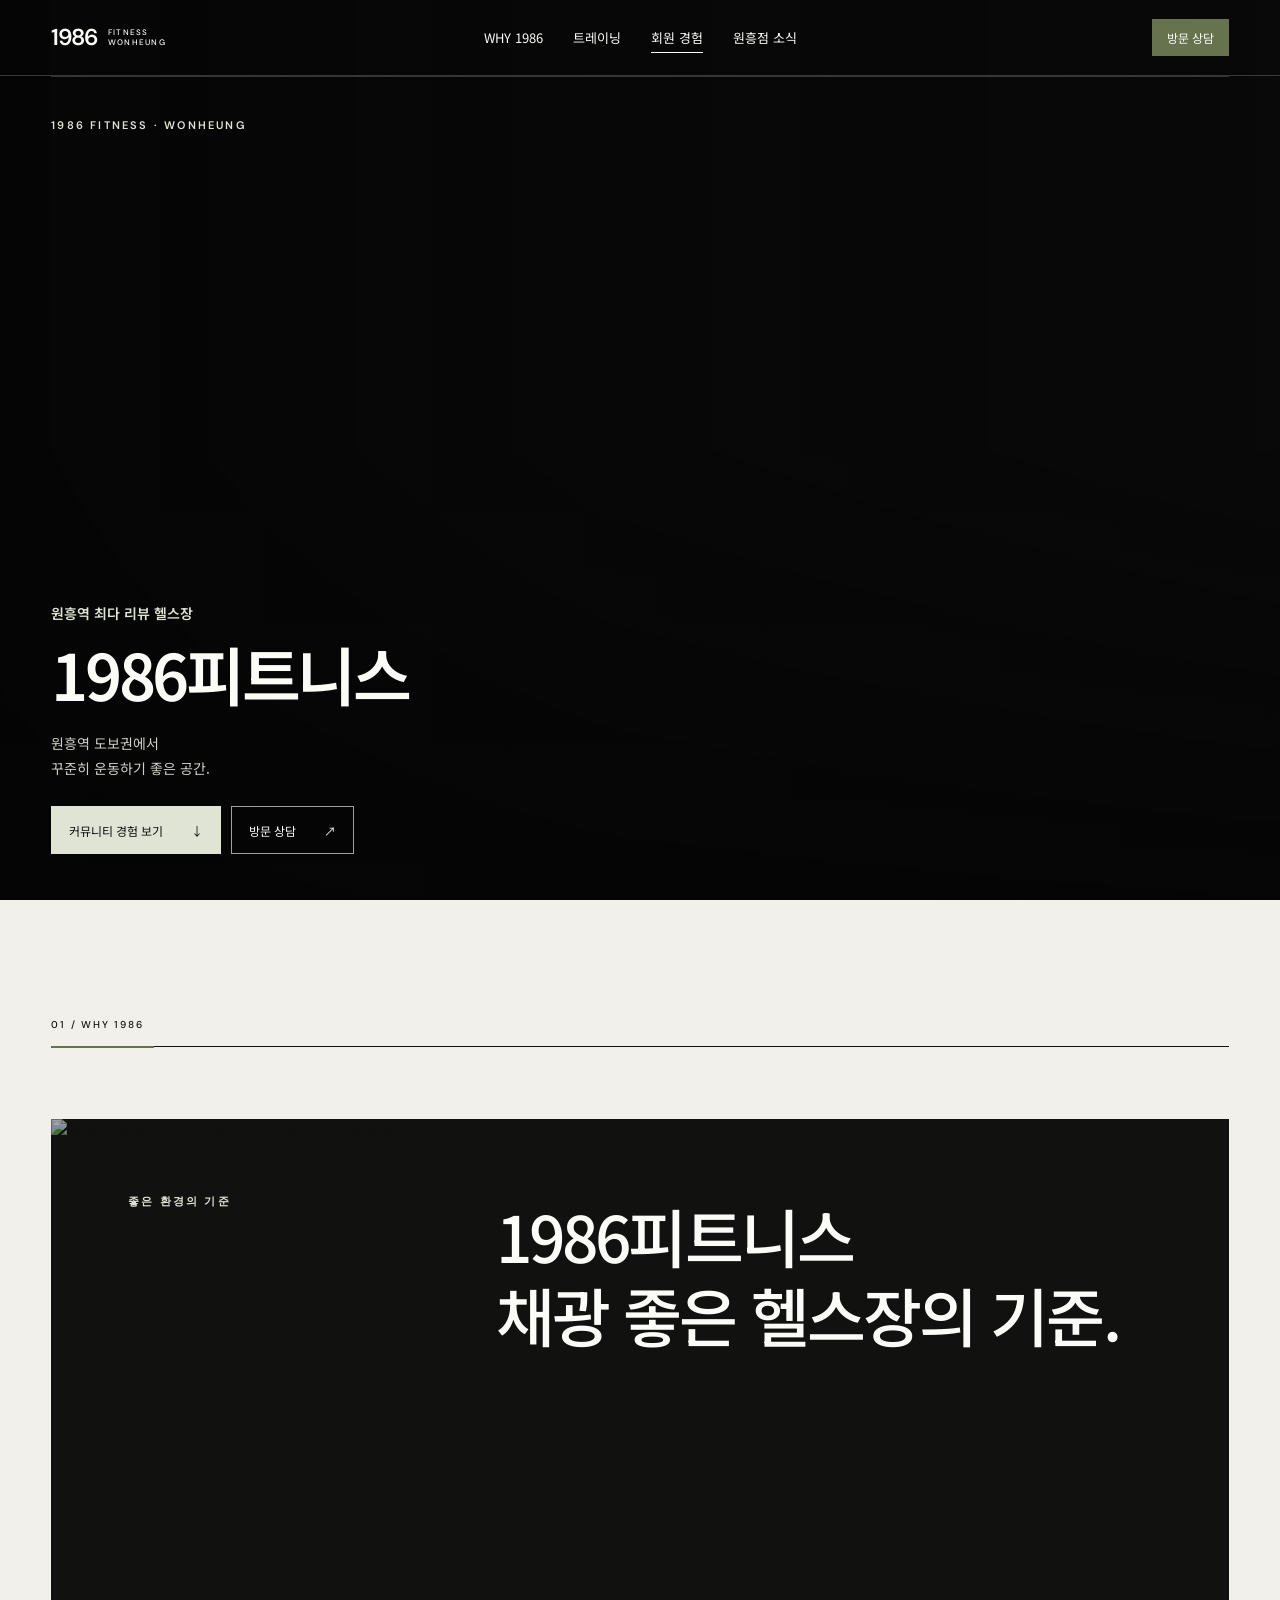
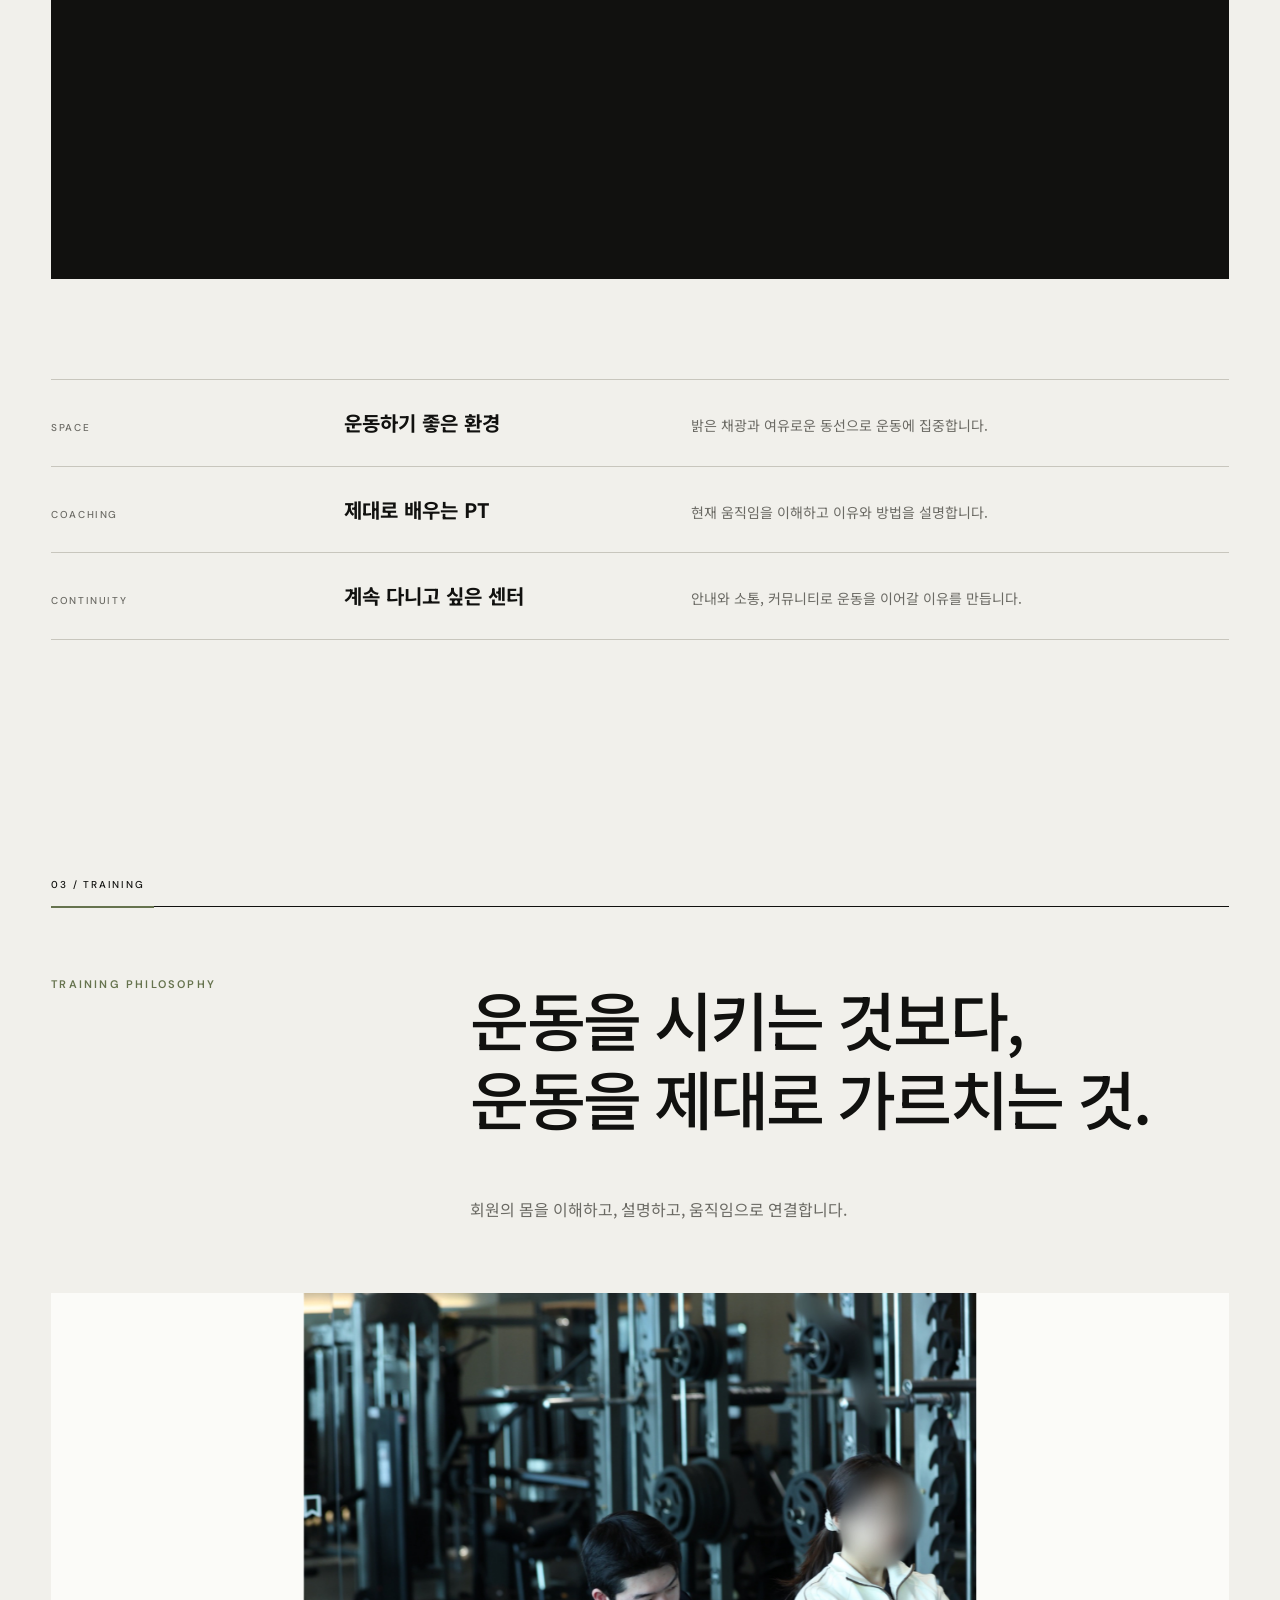
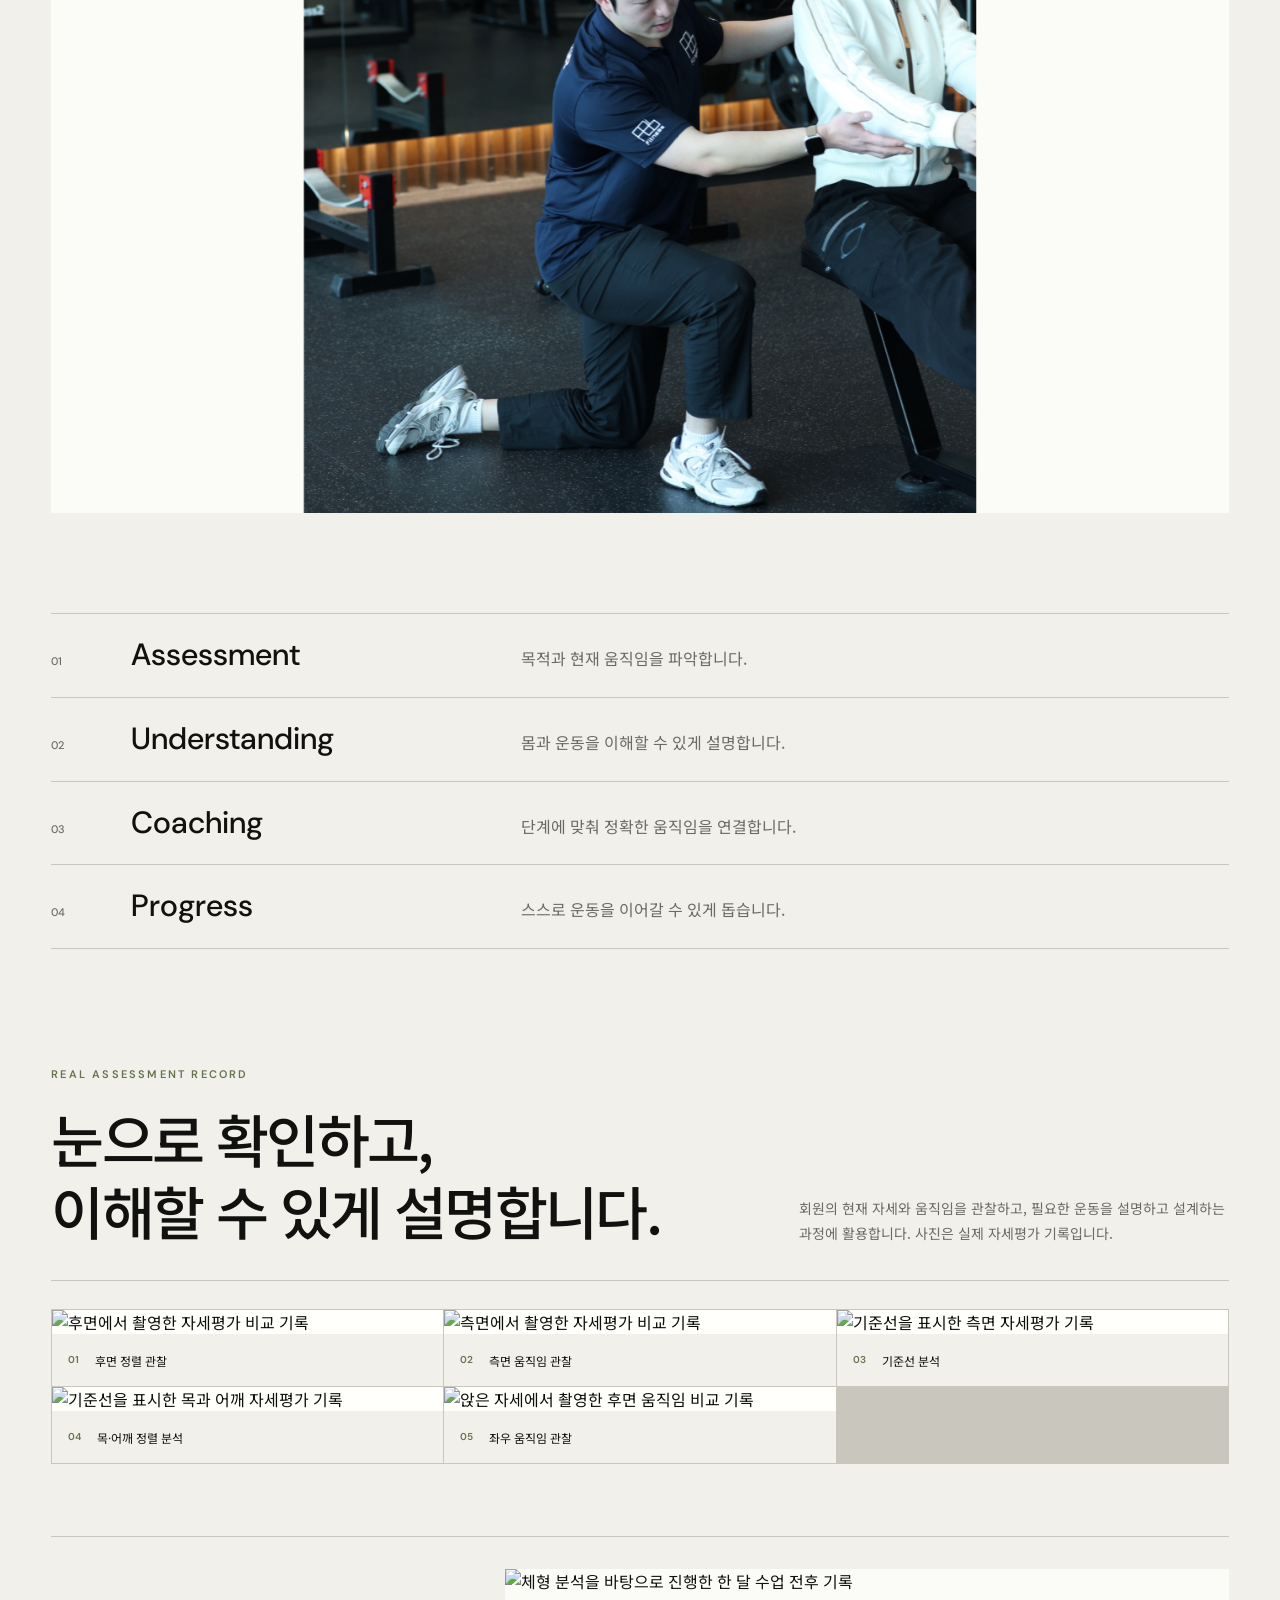
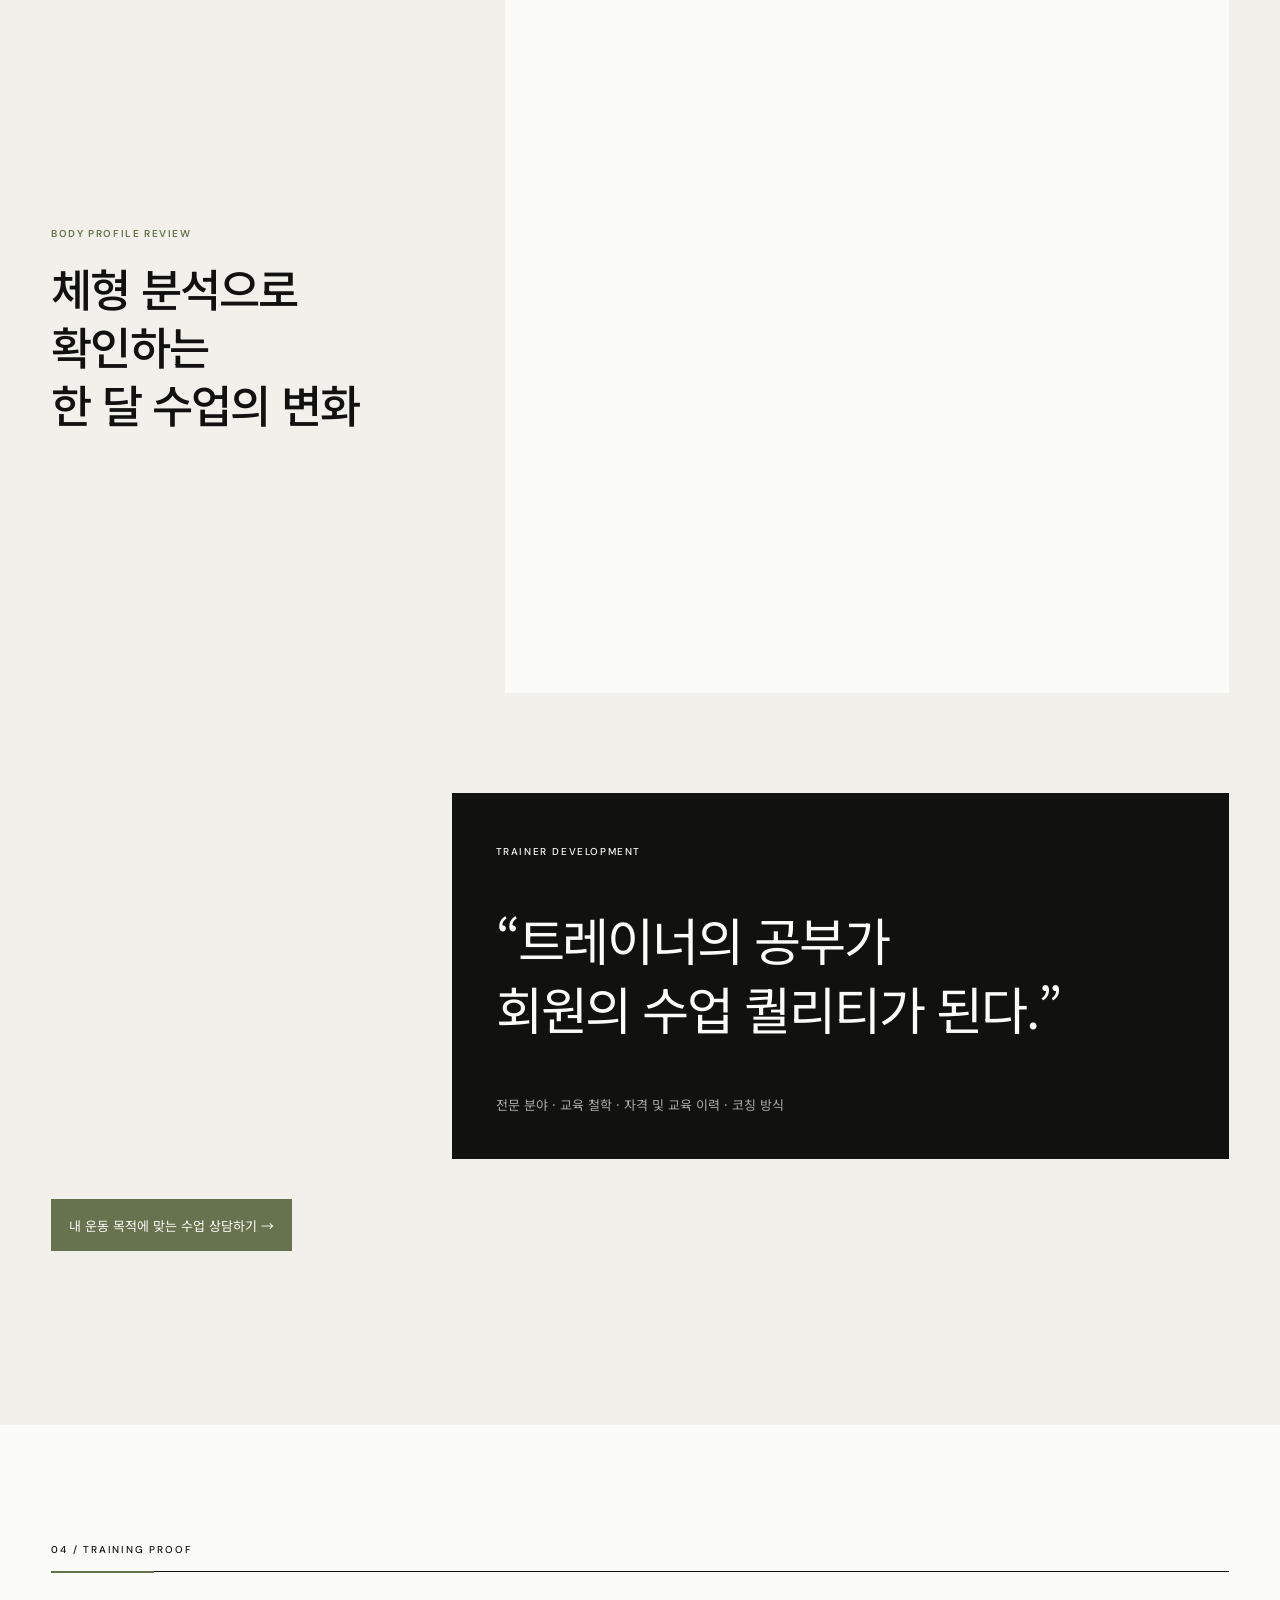
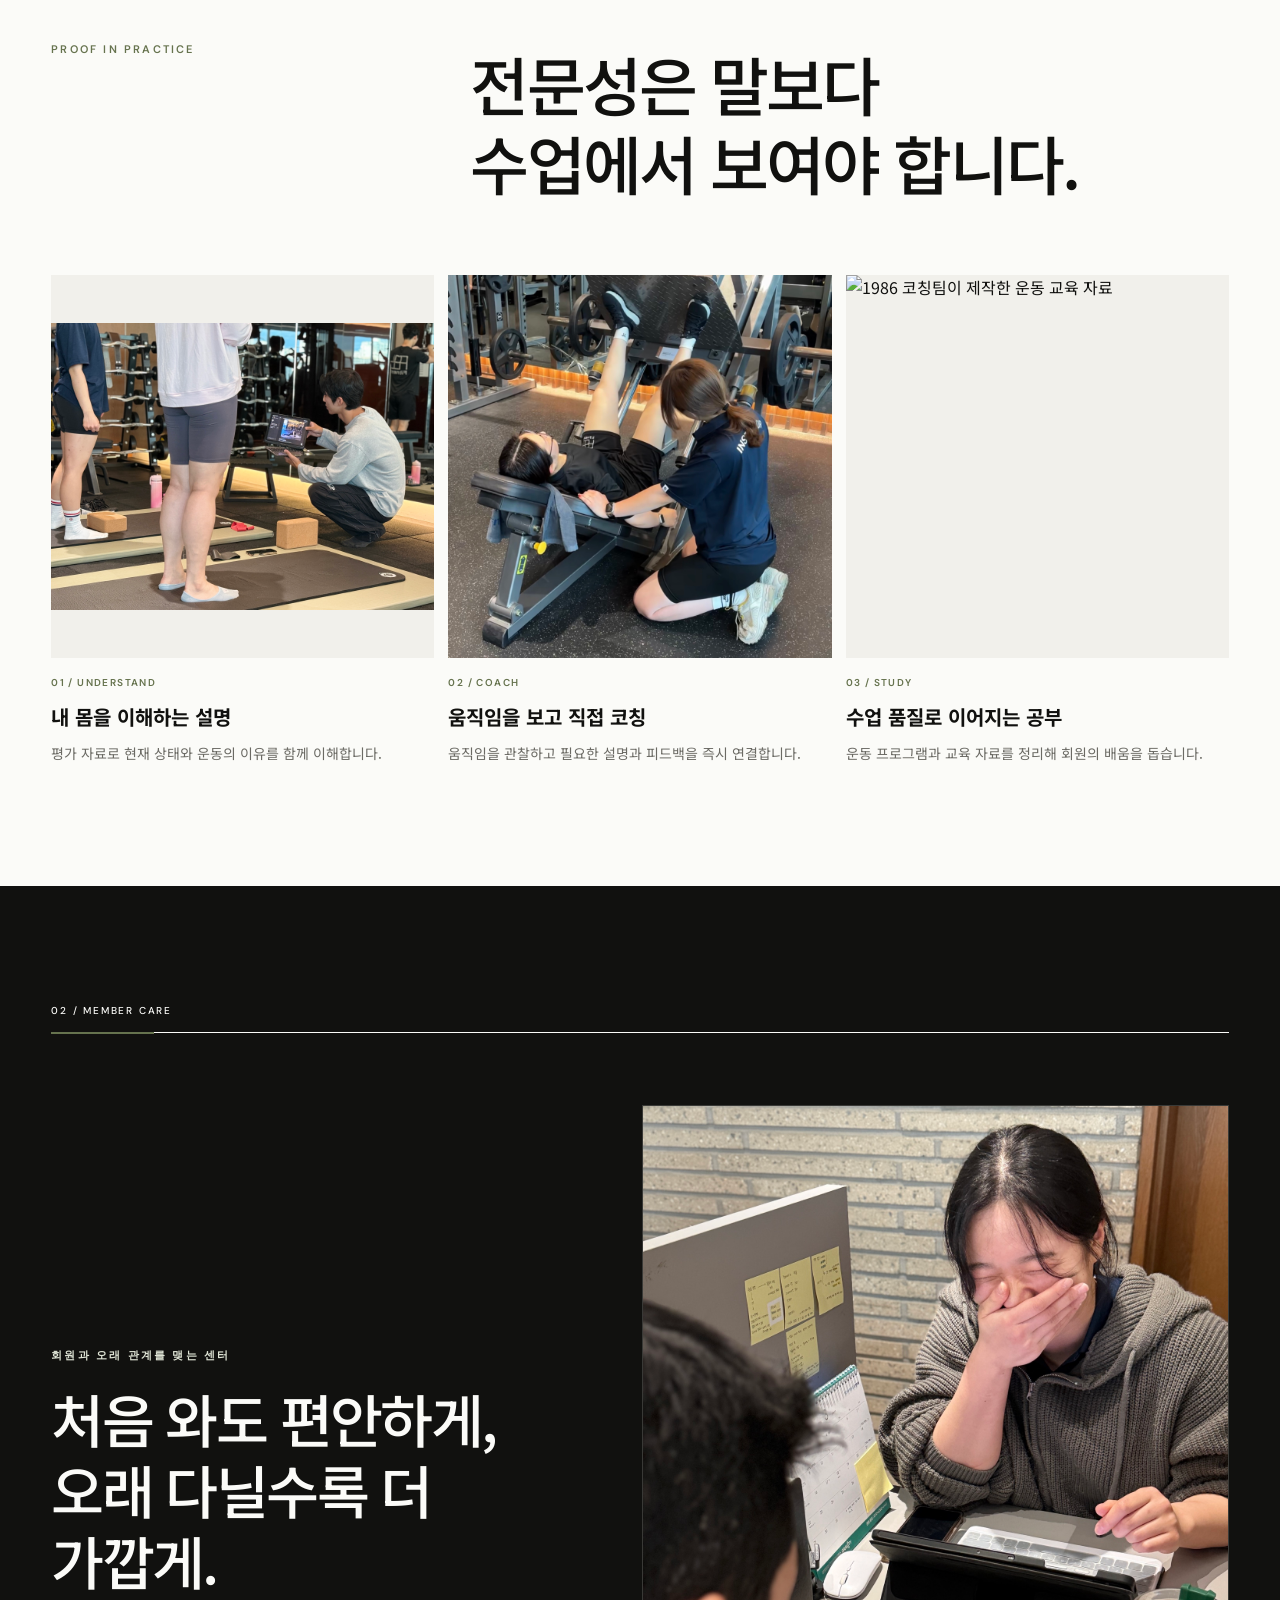
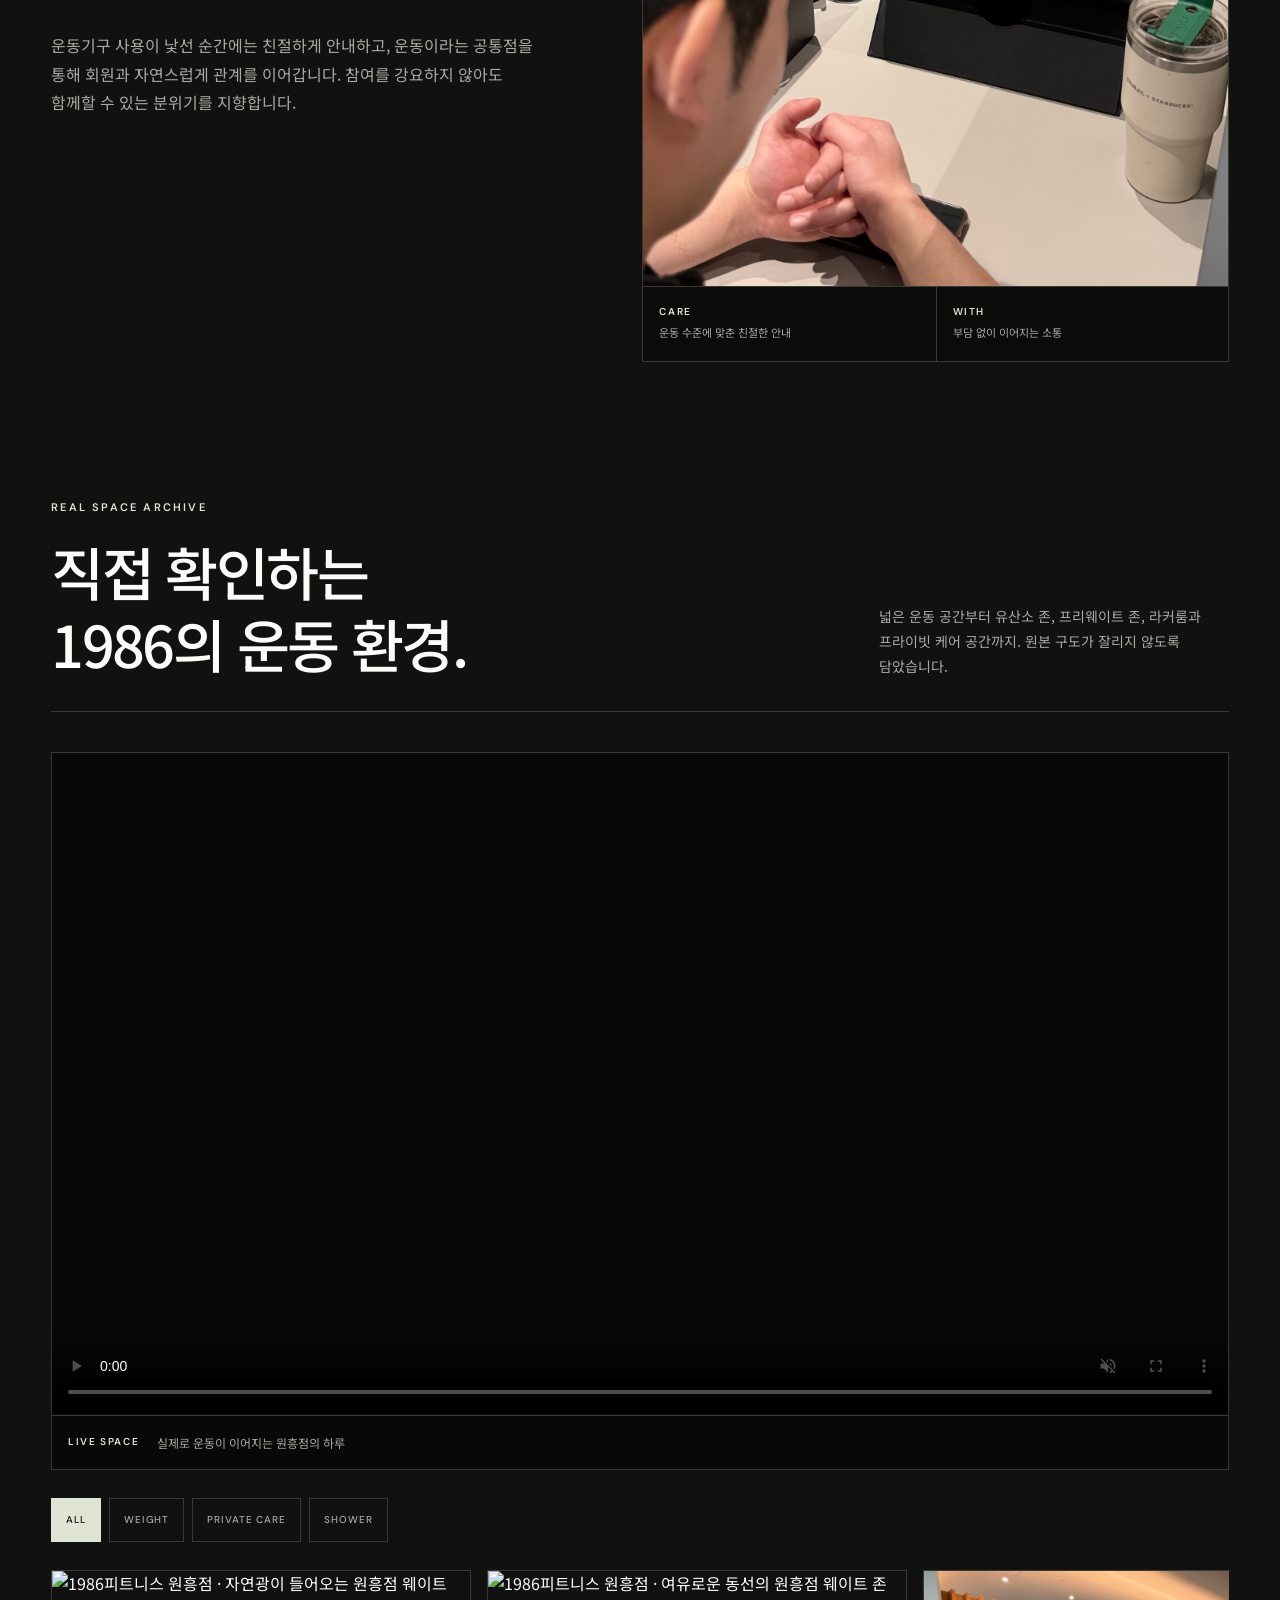
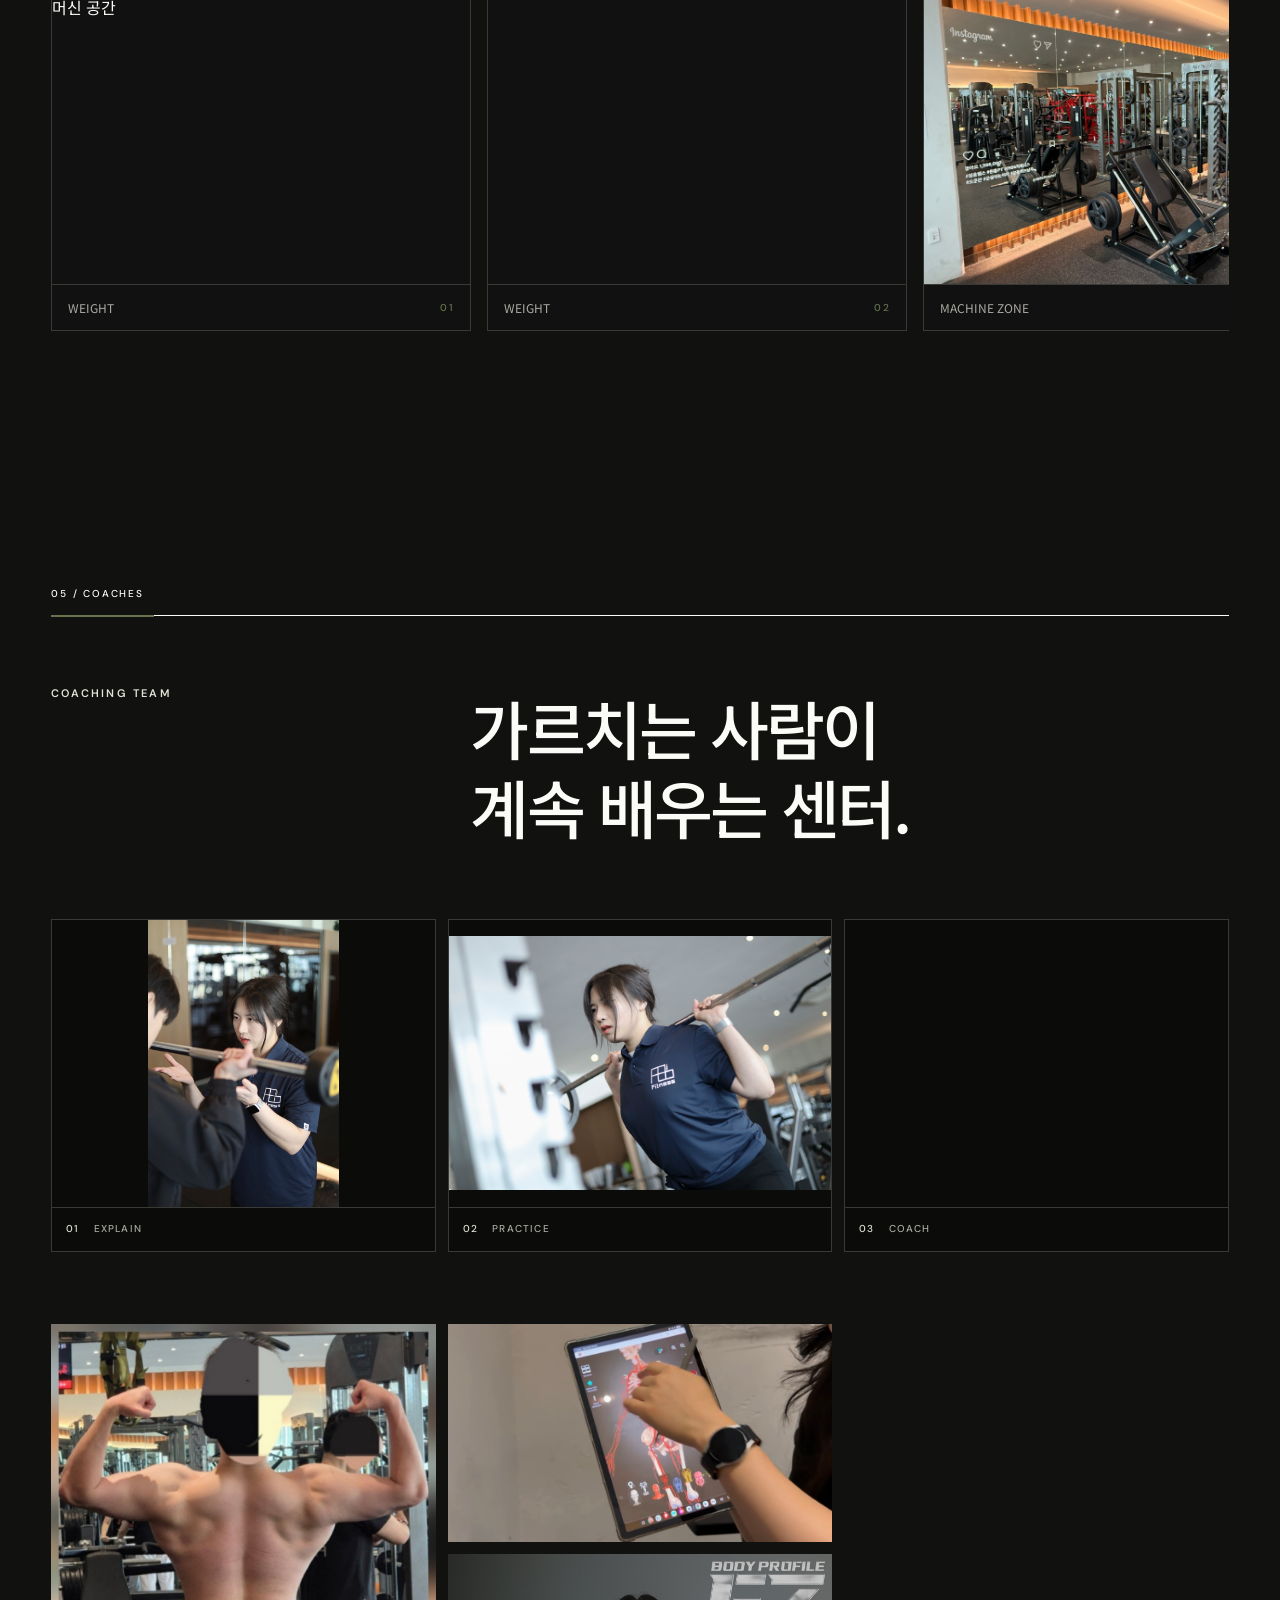
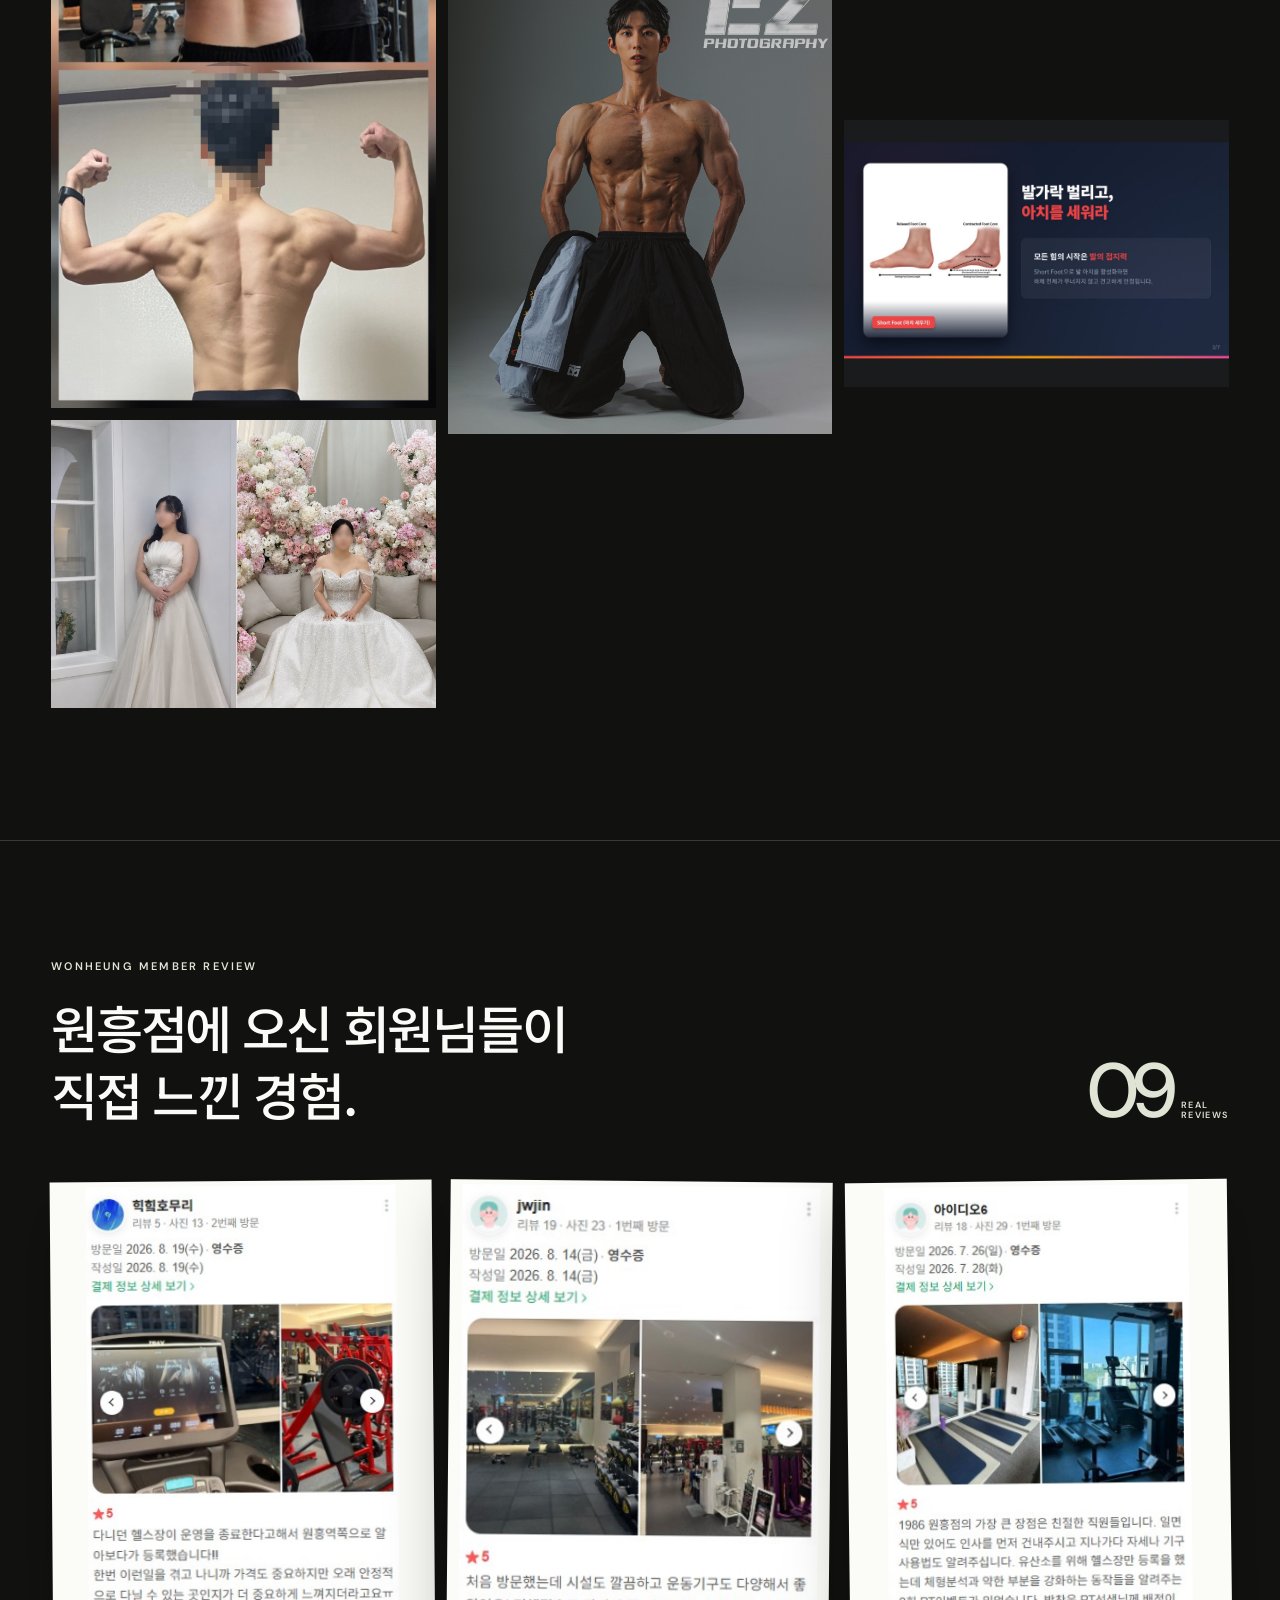
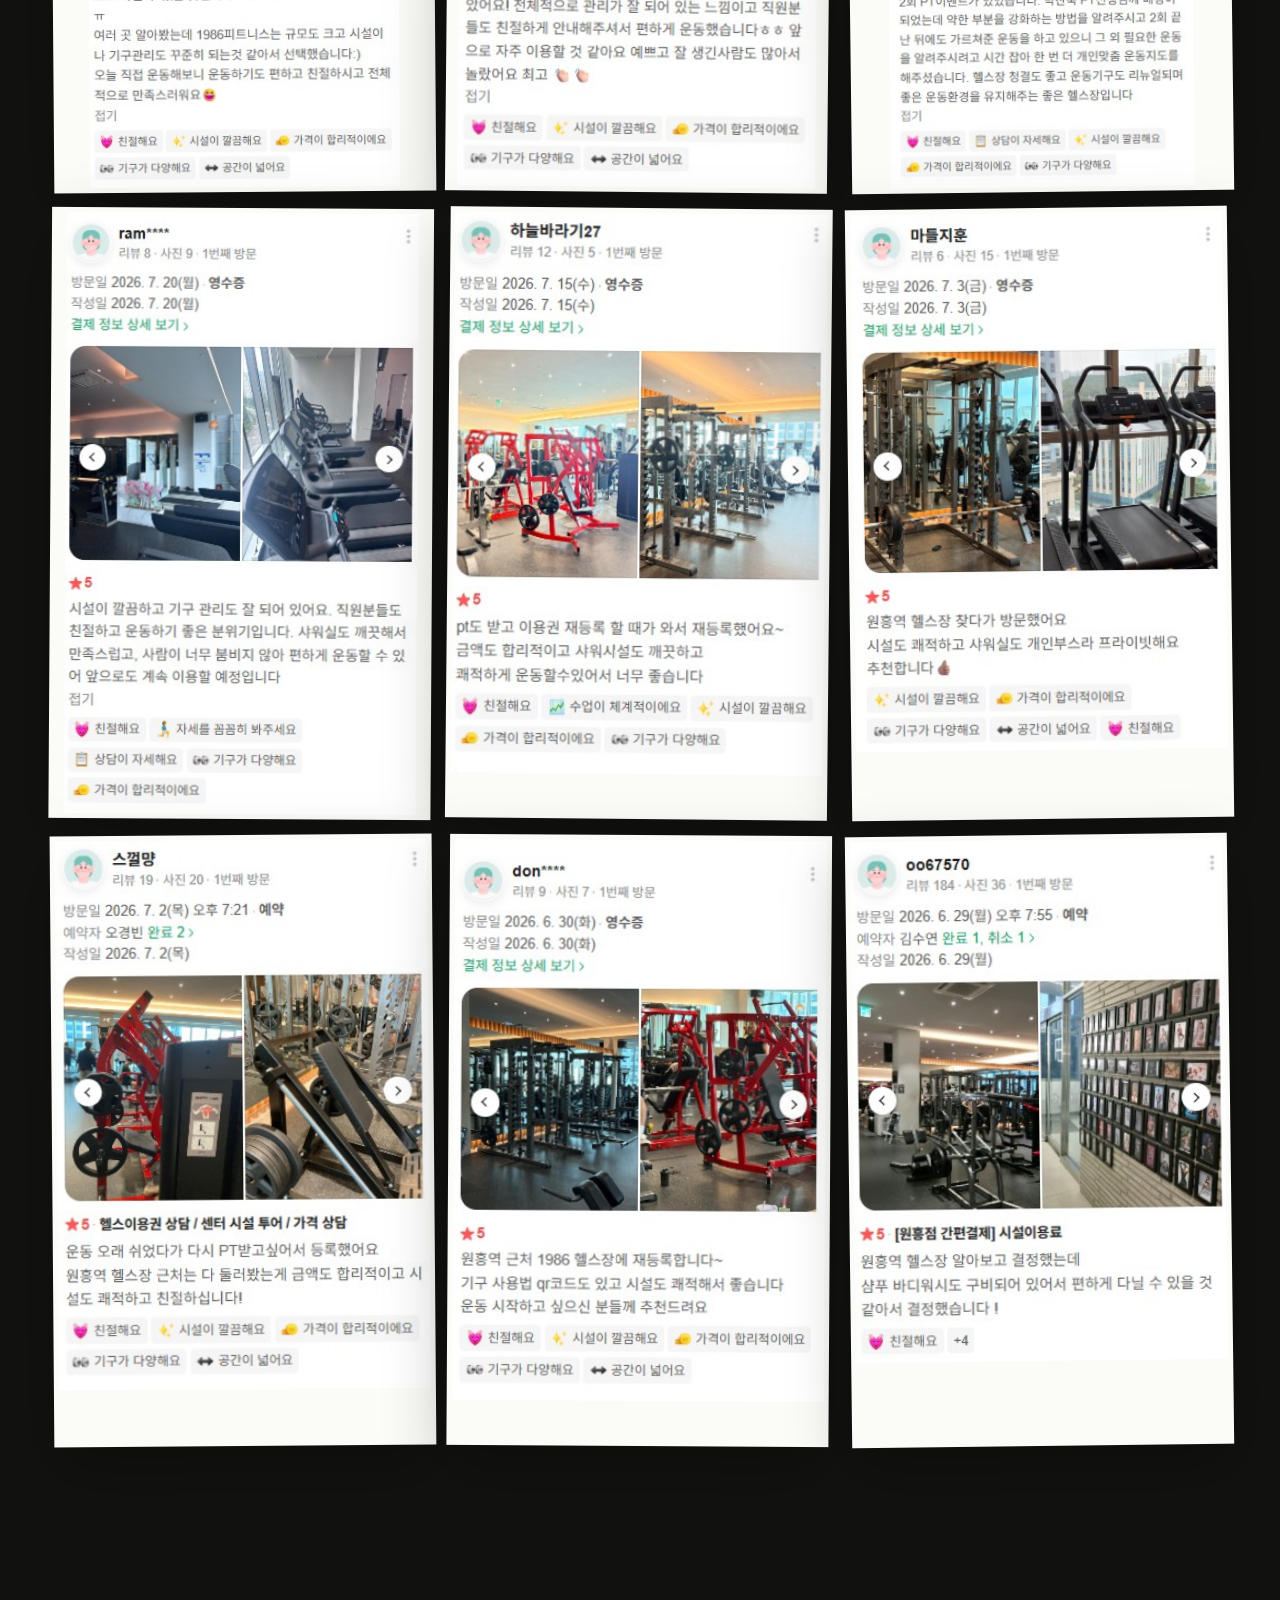
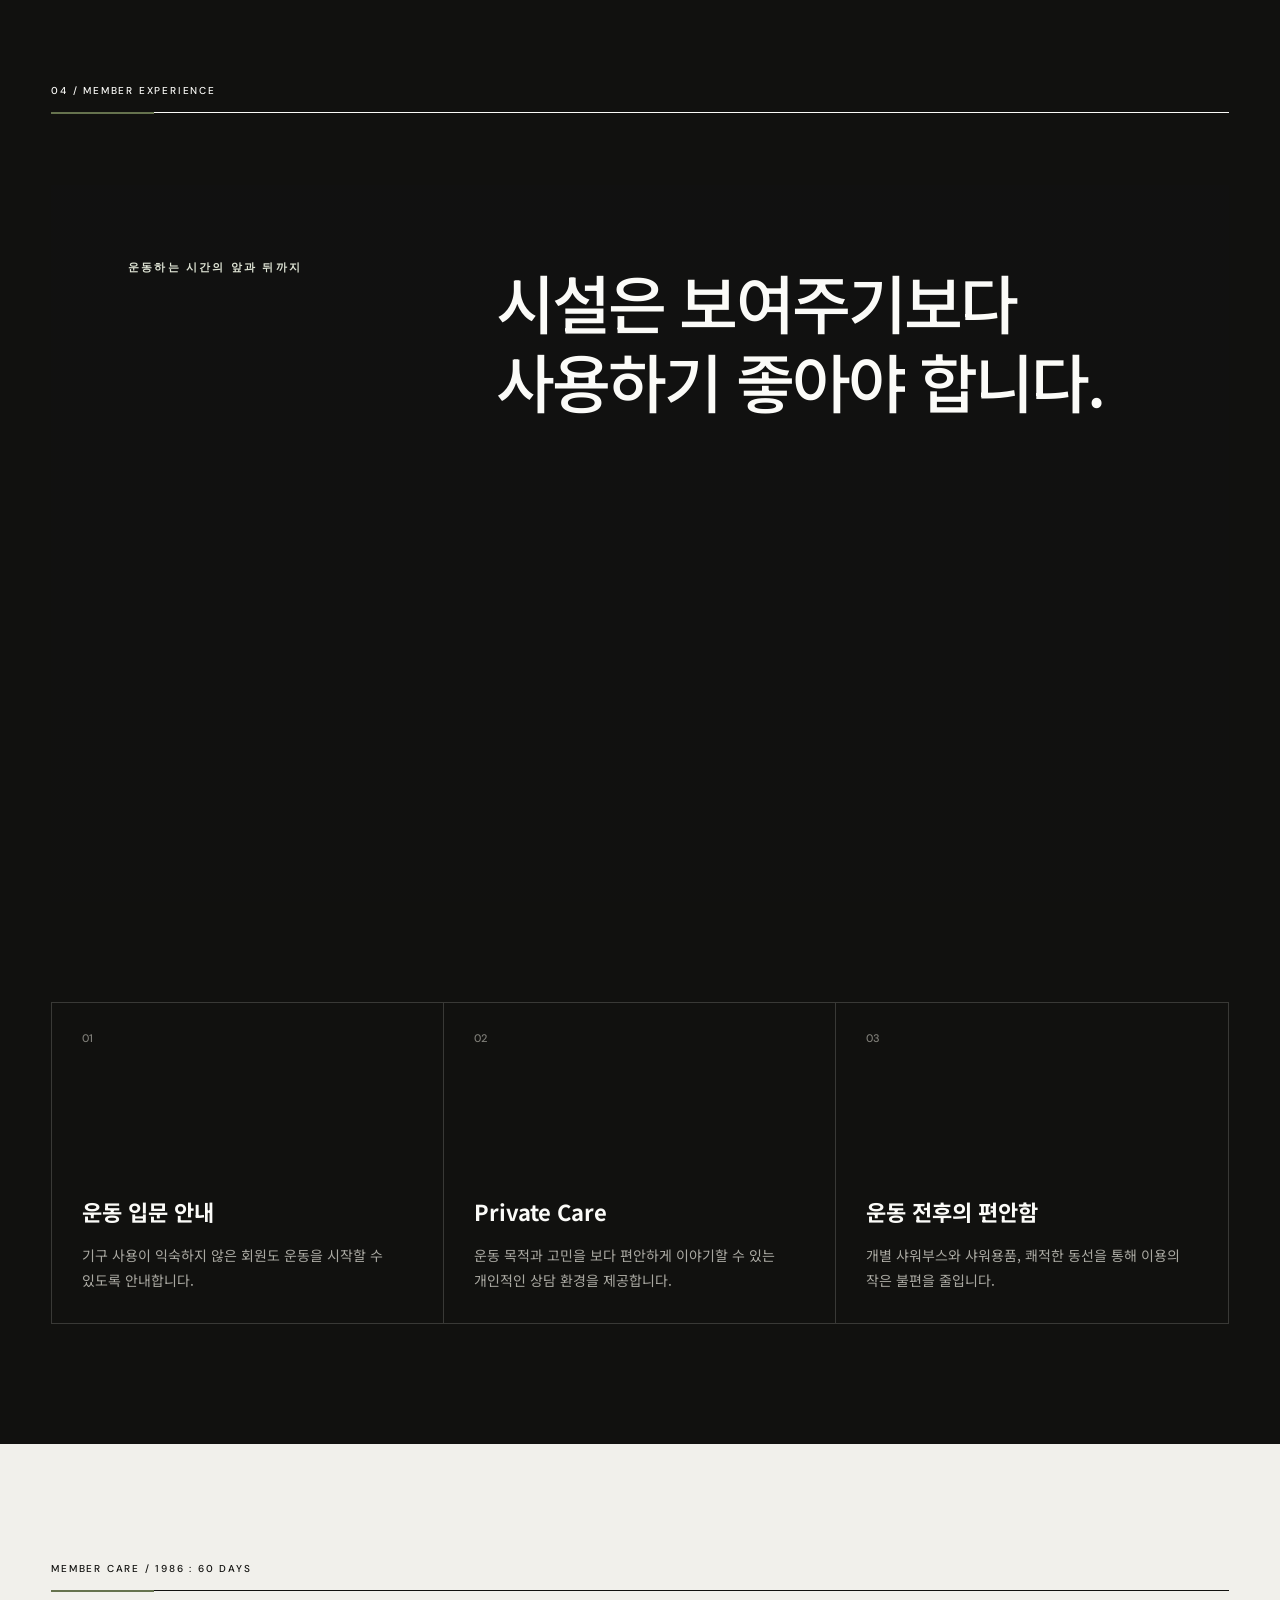
==== commit 8421d39f: "Add membership payment guide" ====
--- a/index.html
+++ b/index.html
@@ -28,7 +28,7 @@
   <meta name="theme-color" content="#11110f">
   <link rel="shortcut icon" href="https://wonheung-landing.pages.dev/favicon.svg" type="image/svg+xml">
   <title>1986피트니스 원흥점 | 원흥역 헬스장·PT</title>
-  <link rel="stylesheet" href="styles.css?v=42">
+  <link rel="stylesheet" href="styles.css?v=46">
   <script type="application/ld+json">{
   "@context": "https://schema.org",
   "@graph": [
@@ -358,7 +358,7 @@
     }
   ]
 }</script>
-  <script src="data/site-config.js?v=3" defer></script><script src="data/trainers.js?v=7" defer></script><script src="data/gallery.js?v=2" defer></script><script src="script.js?v=24" defer></script>
+  <script src="data/site-config.js?v=4" defer></script><script src="data/trainers.js?v=7" defer></script><script src="data/gallery.js?v=2" defer></script><script src="script.js?v=27" defer></script>
 </head>
 <body>
   <a class="skip-link" href="#main">본문으로 바로가기</a>
@@ -714,6 +714,22 @@
     <p class="copyright">© 1986 FITNESS WONHEUNG</p>
   </footer>
 
-  <div class="mobile-sticky-cta"><a data-consult data-event="visit_consultation" href="https://m.booking.naver.com/booking/12/bizes/603554/items/4925065">방문 상담</a><a data-talk data-event="talk_consultation" href="http://talk.naver.com/W40TZM">톡톡 문의</a></div>
+  <div class="mobile-sticky-cta" aria-label="빠른 메뉴"><a data-consult data-event="visit_consultation" href="https://m.booking.naver.com/booking/12/bizes/603554/items/4925065">방문상담</a><a data-talk data-event="talk_consultation" href="http://talk.naver.com/W40TZM">톡톡문의</a><button type="button" data-payment-open data-event="membership_payment_open">회원권결제</button></div>
+
+  <dialog class="payment-dialog" data-payment-dialog aria-labelledby="payment-dialog-title">
+    <div class="payment-dialog-panel">
+      <button class="payment-dialog-close" type="button" data-payment-close aria-label="결제 안내 닫기">×</button>
+      <div class="payment-dialog-meta"><p class="eyebrow">1986 FITNESS WONHEUNG</p><span>VAT INCLUDED</span></div>
+      <h2 id="payment-dialog-title">회원권 결제 안내</h2>
+      <p class="payment-dialog-intro">운동을 이어갈 기간을 선택하고<br>브로제이에서 안전하게 결제해 주세요.</p>
+      <div class="payment-options" aria-label="회원권 가격">
+        <div><p><strong>1년</strong><small>12 MONTHS</small></p><span>264,000<em>원</em></span></div>
+        <div><p><strong>6개월</strong><small>6 MONTHS</small></p><span>209,000<em>원</em></span></div>
+        <div><p><strong>3개월</strong><small>3 MONTHS</small></p><span>150,000<em>원</em></span></div>
+      </div>
+      <p class="payment-vat"><span aria-hidden="true">✓</span> 모든 금액은 VAT 포함 가격입니다.</p>
+      <a class="primary-button payment-submit" data-payment data-event="membership_payment" href="https://bmarket.broj.co.kr/groups/622976731">브로제이에서 결제하기 <span aria-hidden="true">↗</span></a>
+    </div>
+  </dialog>
 </body>
 </html>
--- a/styles.css
+++ b/styles.css
@@ -395,9 +395,39 @@
 .coach-media figcaption { display:flex; align-items:center; gap:14px; padding:0 14px; color:#aaa9a2; border-top:1px solid var(--dark-line); font:500 10px/1 "DM Sans",sans-serif; letter-spacing:.1em; }
 .coach-media figcaption span { color:var(--accent-soft); }
 .mobile-sticky-cta { padding:0; }
-.mobile-sticky-cta a { flex:1; min-height:52px; display:flex; align-items:center; justify-content:center; }
-.mobile-sticky-cta a+a { border-left:1px solid rgba(255,255,255,.35); }
+.mobile-sticky-cta a,.mobile-sticky-cta button { flex:1; min-height:52px; display:flex; align-items:center; justify-content:center; color:inherit; font:inherit; background:transparent; border:0; cursor:pointer; }
+.mobile-sticky-cta > * + * { border-left:1px solid rgba(255,255,255,.35); }
 .mobile-sticky-cta a[aria-disabled="true"] { opacity:.6; cursor:not-allowed; }
+
+.payment-dialog { width:min(460px,calc(100% - 24px)); max-height:calc(100dvh - 24px); margin:auto; padding:0; border:0; background:transparent; color:var(--ink); overflow:visible; }
+.payment-dialog::backdrop { background:rgba(17,17,15,.64); backdrop-filter:blur(5px); }
+.payment-dialog-panel { position:relative; overflow:hidden; padding:32px 26px 26px; background:linear-gradient(155deg,#fff 0%,#f5f3ed 100%); box-shadow:0 24px 80px rgba(0,0,0,.32); }
+.payment-dialog-panel::before { content:""; position:absolute; top:0; left:0; width:100%; height:5px; background:linear-gradient(90deg,var(--accent),var(--accent-soft) 58%,transparent); }
+.payment-dialog[open] .payment-dialog-panel { animation:payment-panel-in .32s cubic-bezier(.2,.75,.2,1) both; }
+.payment-dialog-close { position:absolute; top:10px; right:12px; width:40px; height:40px; border:0; background:transparent; color:var(--ink); font:300 30px/1 sans-serif; cursor:pointer; }
+.payment-dialog-meta { padding-right:42px; display:flex; align-items:center; justify-content:space-between; gap:12px; }
+.payment-dialog-meta .eyebrow { margin:0; }
+.payment-dialog-meta > span { padding:6px 8px; color:var(--accent-deep); border:1px solid rgba(140,111,64,.35); font:600 8px/1 "DM Sans",sans-serif; letter-spacing:.13em; }
+.payment-dialog h2 { margin:18px 0 9px; font-size:clamp(30px,8vw,44px); line-height:1.02; letter-spacing:-.05em; }
+.payment-dialog-intro { margin:0 0 24px; color:var(--muted); font-size:13px; line-height:1.7; }
+.payment-options { display:grid; gap:9px; }
+.payment-options > div { position:relative; min-height:76px; padding:0 17px 0 20px; display:flex; align-items:center; justify-content:space-between; border:1px solid rgba(27,27,25,.12); background:rgba(255,255,255,.76); transition:transform .18s ease,border-color .18s ease,background .18s ease; }
+.payment-options > div:hover { transform:translateX(3px); border-color:rgba(140,111,64,.45); background:#fff; }
+.payment-options p { margin:0; display:grid; gap:6px; }
+.payment-options strong { font-size:17px; line-height:1; }
+.payment-options small { color:var(--muted); font:500 8px/1 "DM Sans",sans-serif; letter-spacing:.13em; }
+.payment-options span { font:600 22px/1 "DM Sans",sans-serif; letter-spacing:-.035em; }
+.payment-options em { margin-left:3px; font:500 11px/1 sans-serif; font-style:normal; }
+.payment-vat { margin:13px 0 21px; display:flex; align-items:center; gap:6px; color:var(--muted); font-size:11px; }
+.payment-vat span { width:17px; height:17px; display:inline-flex; align-items:center; justify-content:center; color:var(--white); background:var(--accent); border-radius:50%; font-size:9px; }
+.payment-submit { width:100%; }
+.payment-submit::after { content:"SECURE PAYMENT"; position:absolute; right:48px; bottom:11px; color:rgba(255,255,255,.58); font:500 7px/1 "DM Sans",sans-serif; letter-spacing:.12em; }
+@keyframes payment-panel-in { from { opacity:0; transform:translateY(18px) scale(.985); } to { opacity:1; transform:none; } }
+
+@media (max-width:760px) {
+  .payment-dialog { width:100%; max-height:calc(100dvh - 12px); margin:auto 0 0; }
+  .payment-dialog-panel { padding:30px 20px calc(22px + env(safe-area-inset-bottom)); border-radius:20px 20px 0 0; }
+}
 [data-event] { touch-action:manipulation; }
 .inline-training-cta { width:fit-content; min-height:52px; margin-top:44px; padding:0 18px; display:flex; align-items:center; color:var(--white); background:var(--accent); font-size:13px; transition:background .2s,transform .2s; }
 .inline-training-cta:hover { background:var(--accent-deep); transform:translateX(3px); }
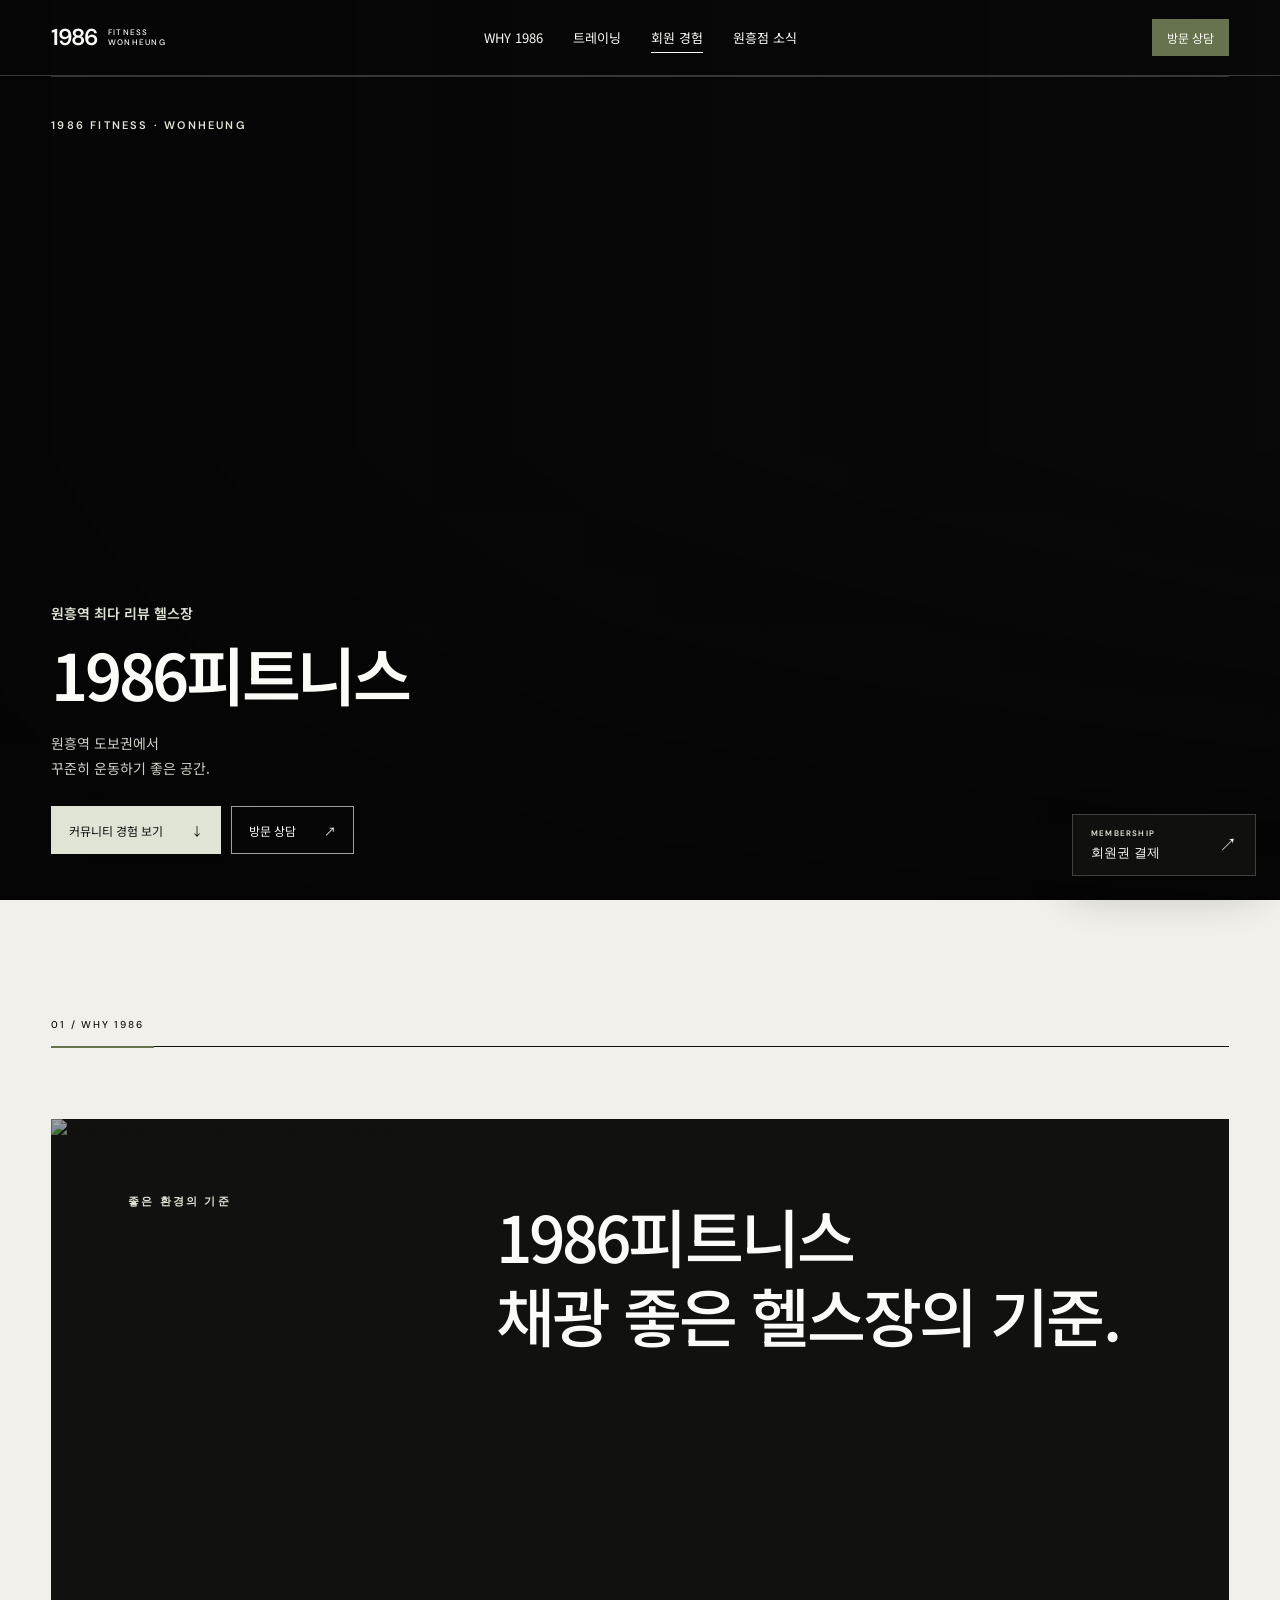
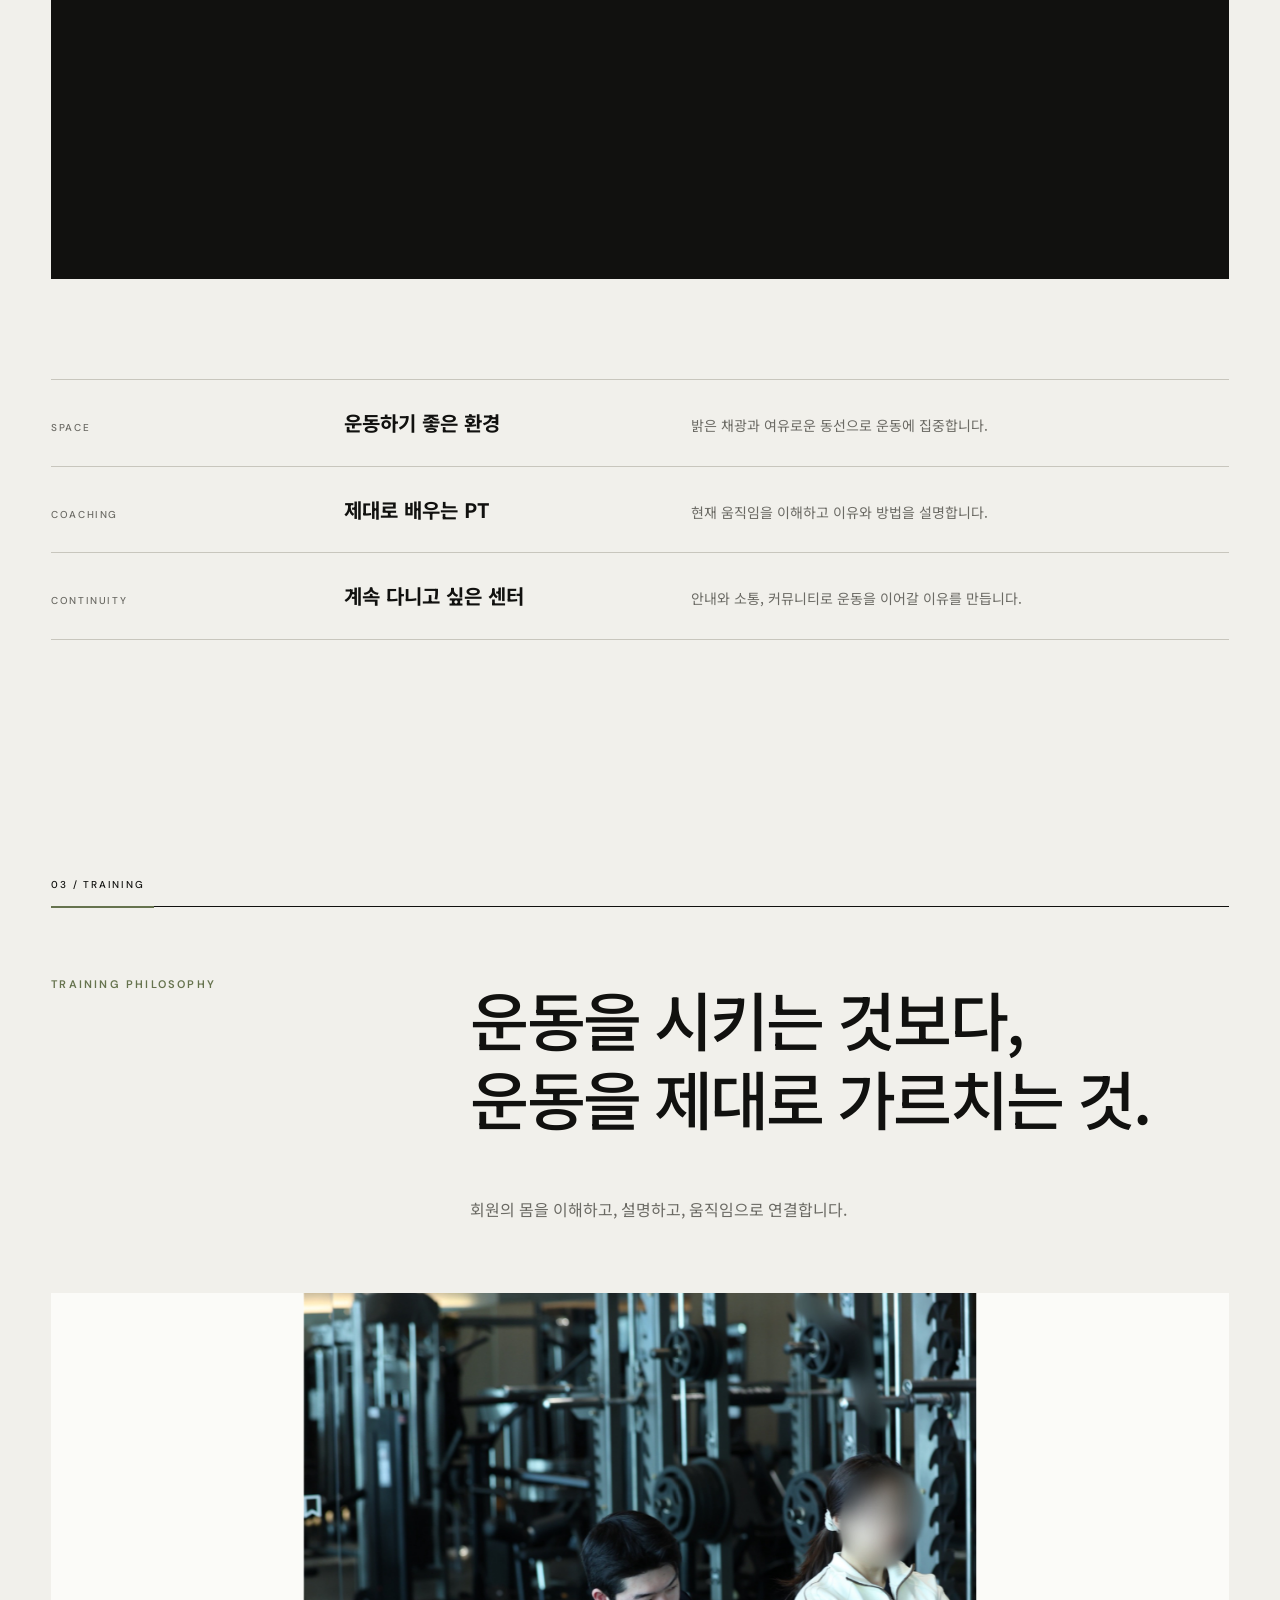
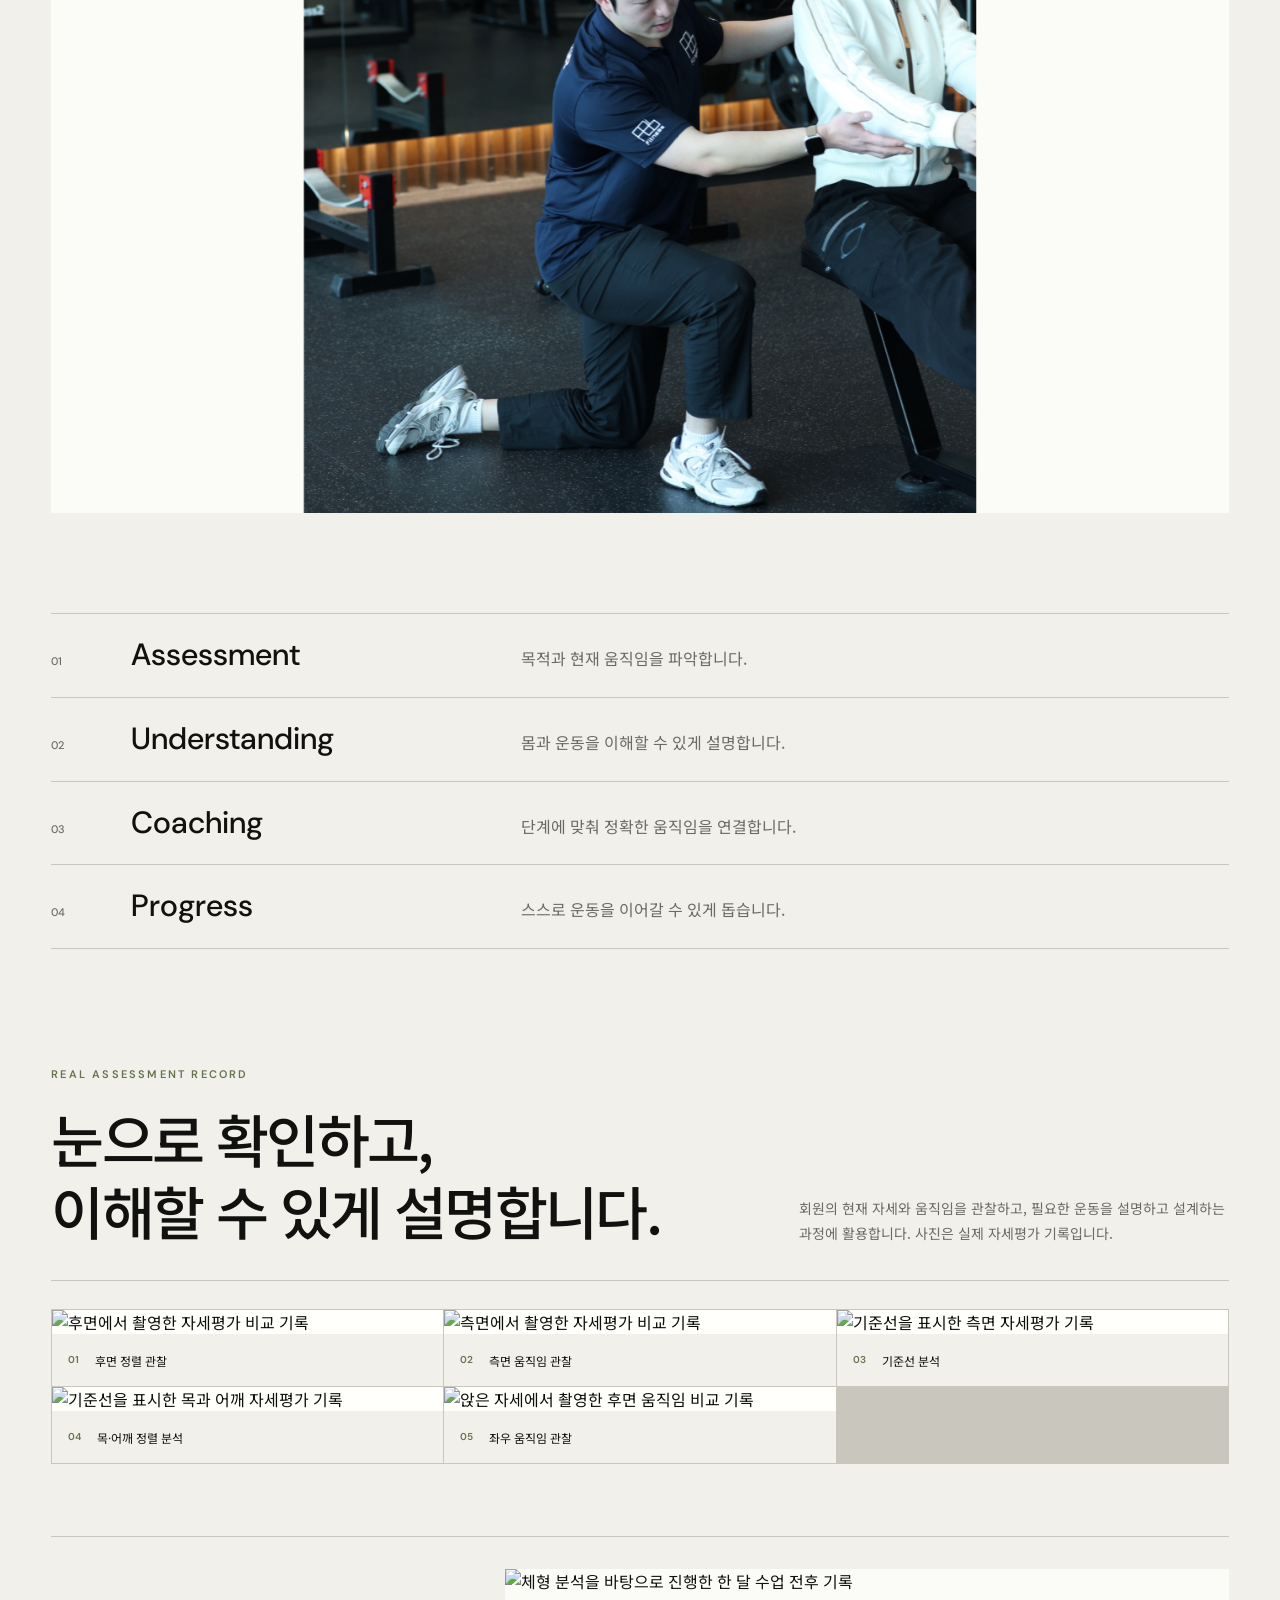
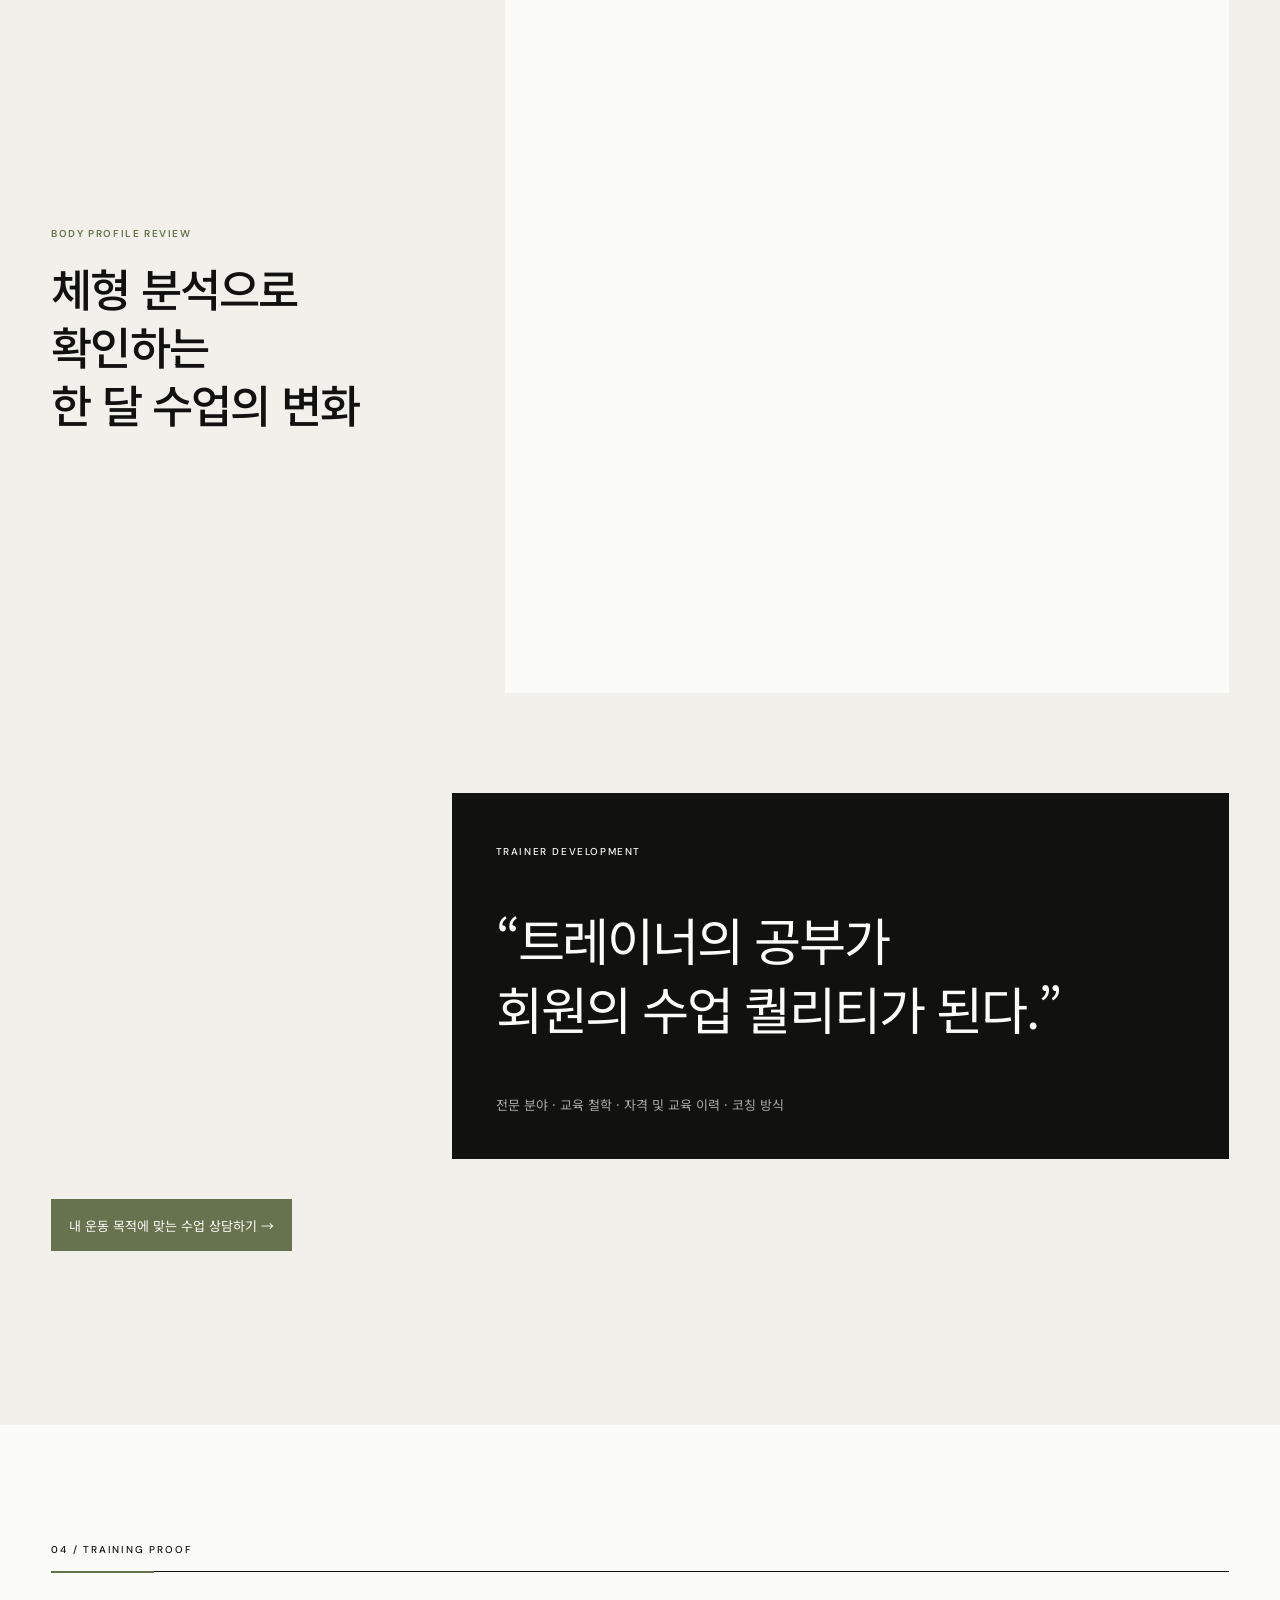
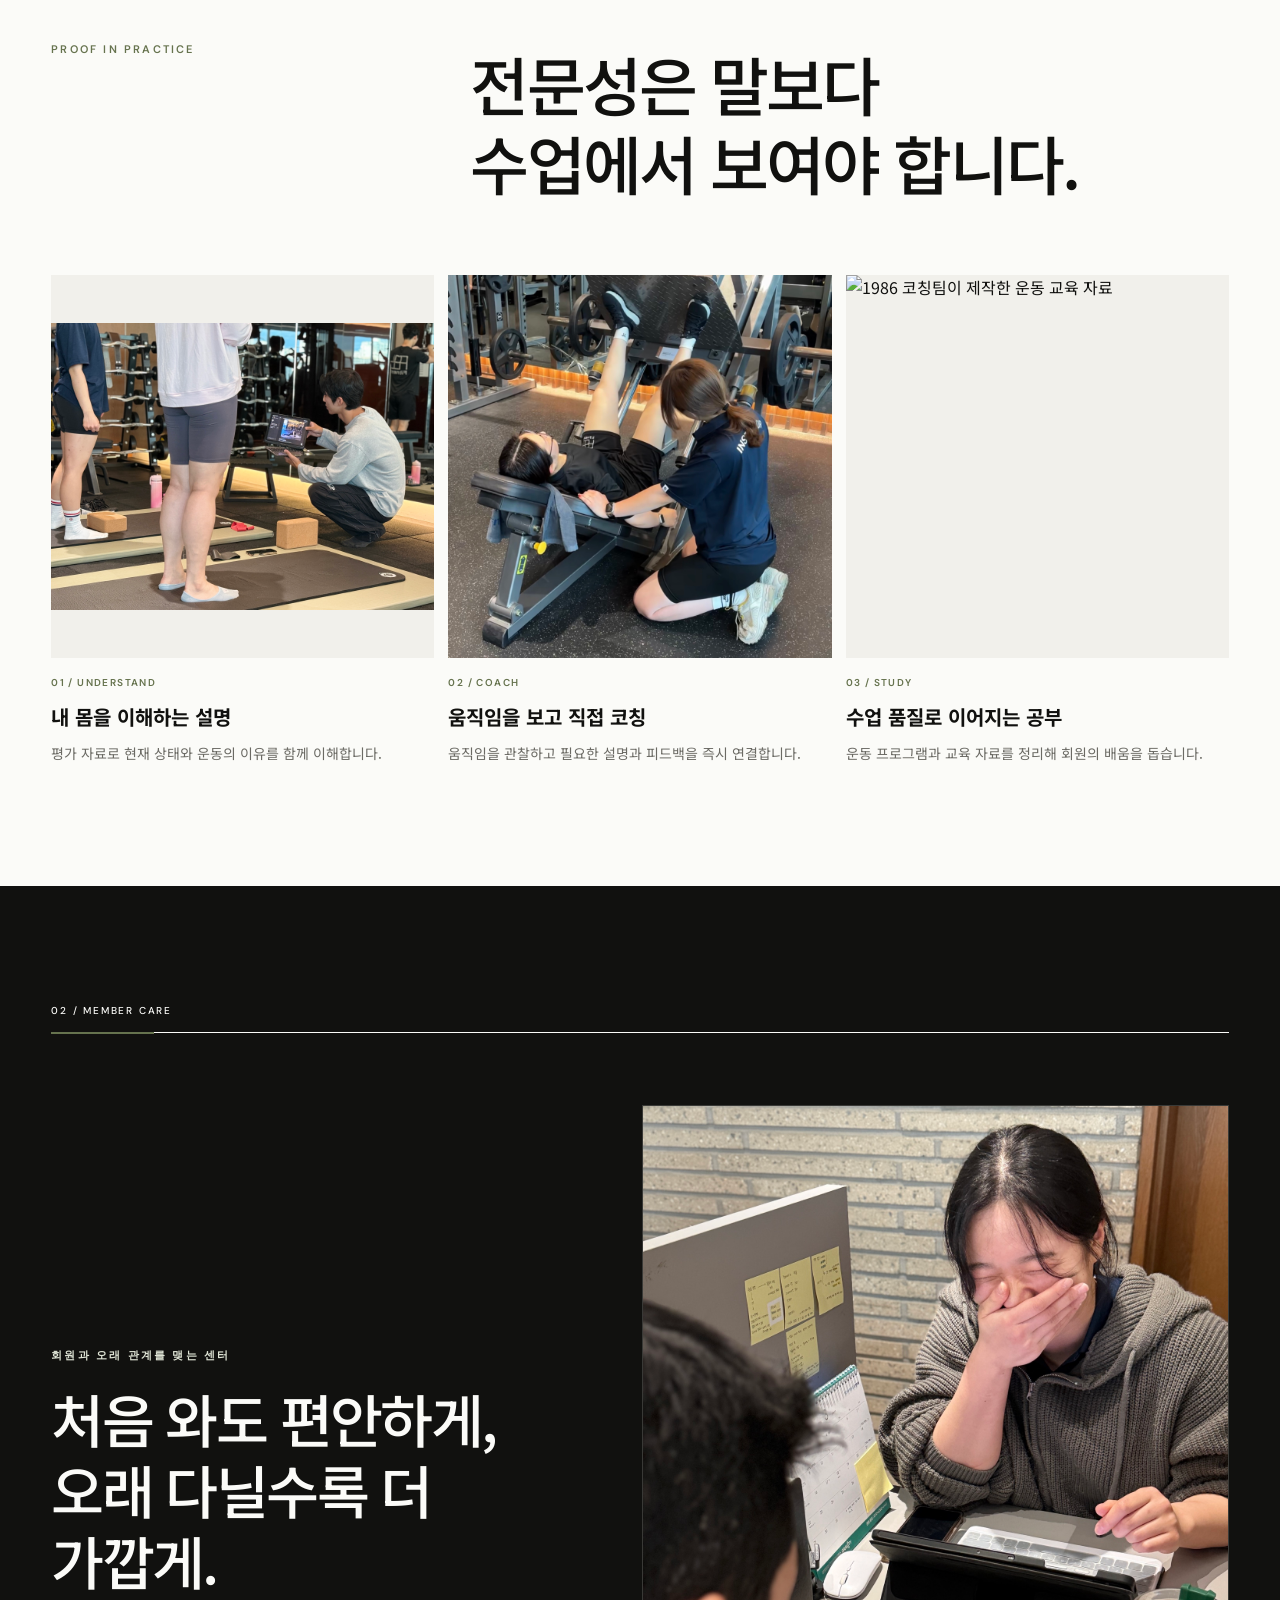
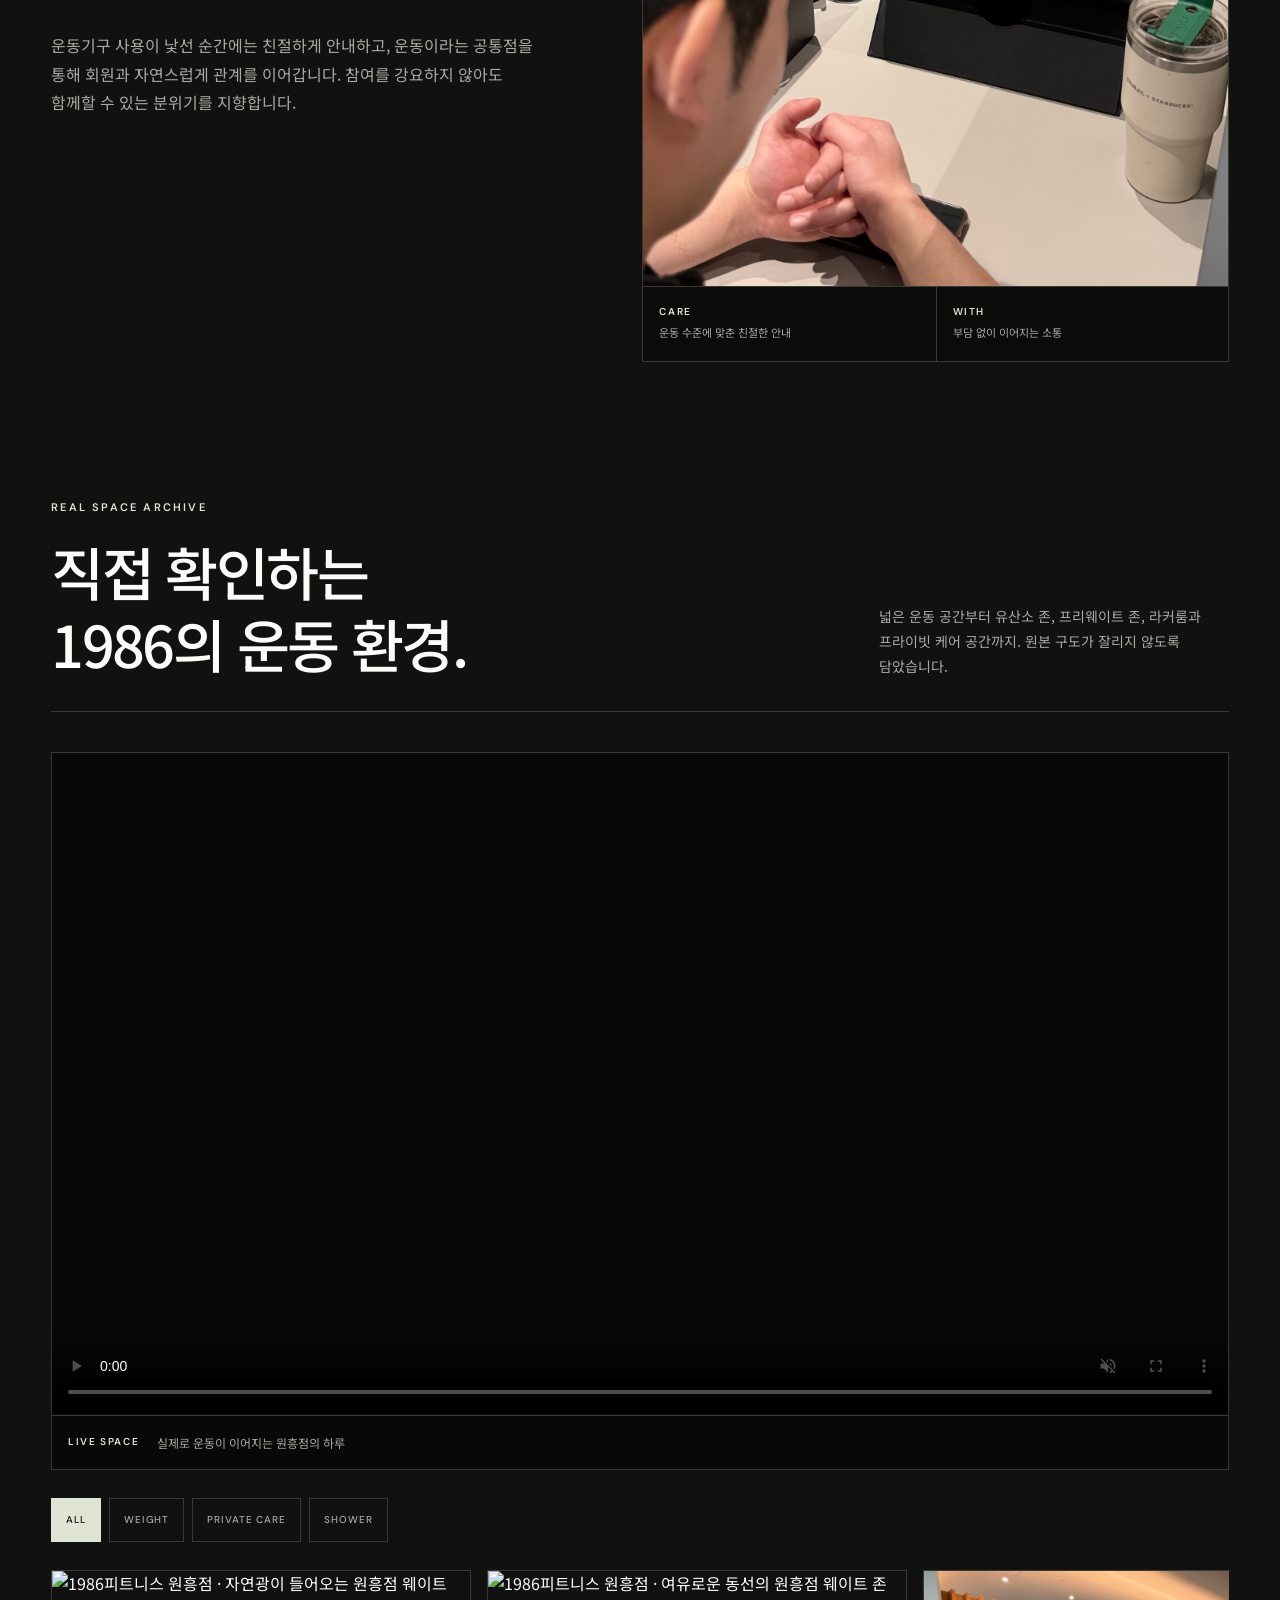
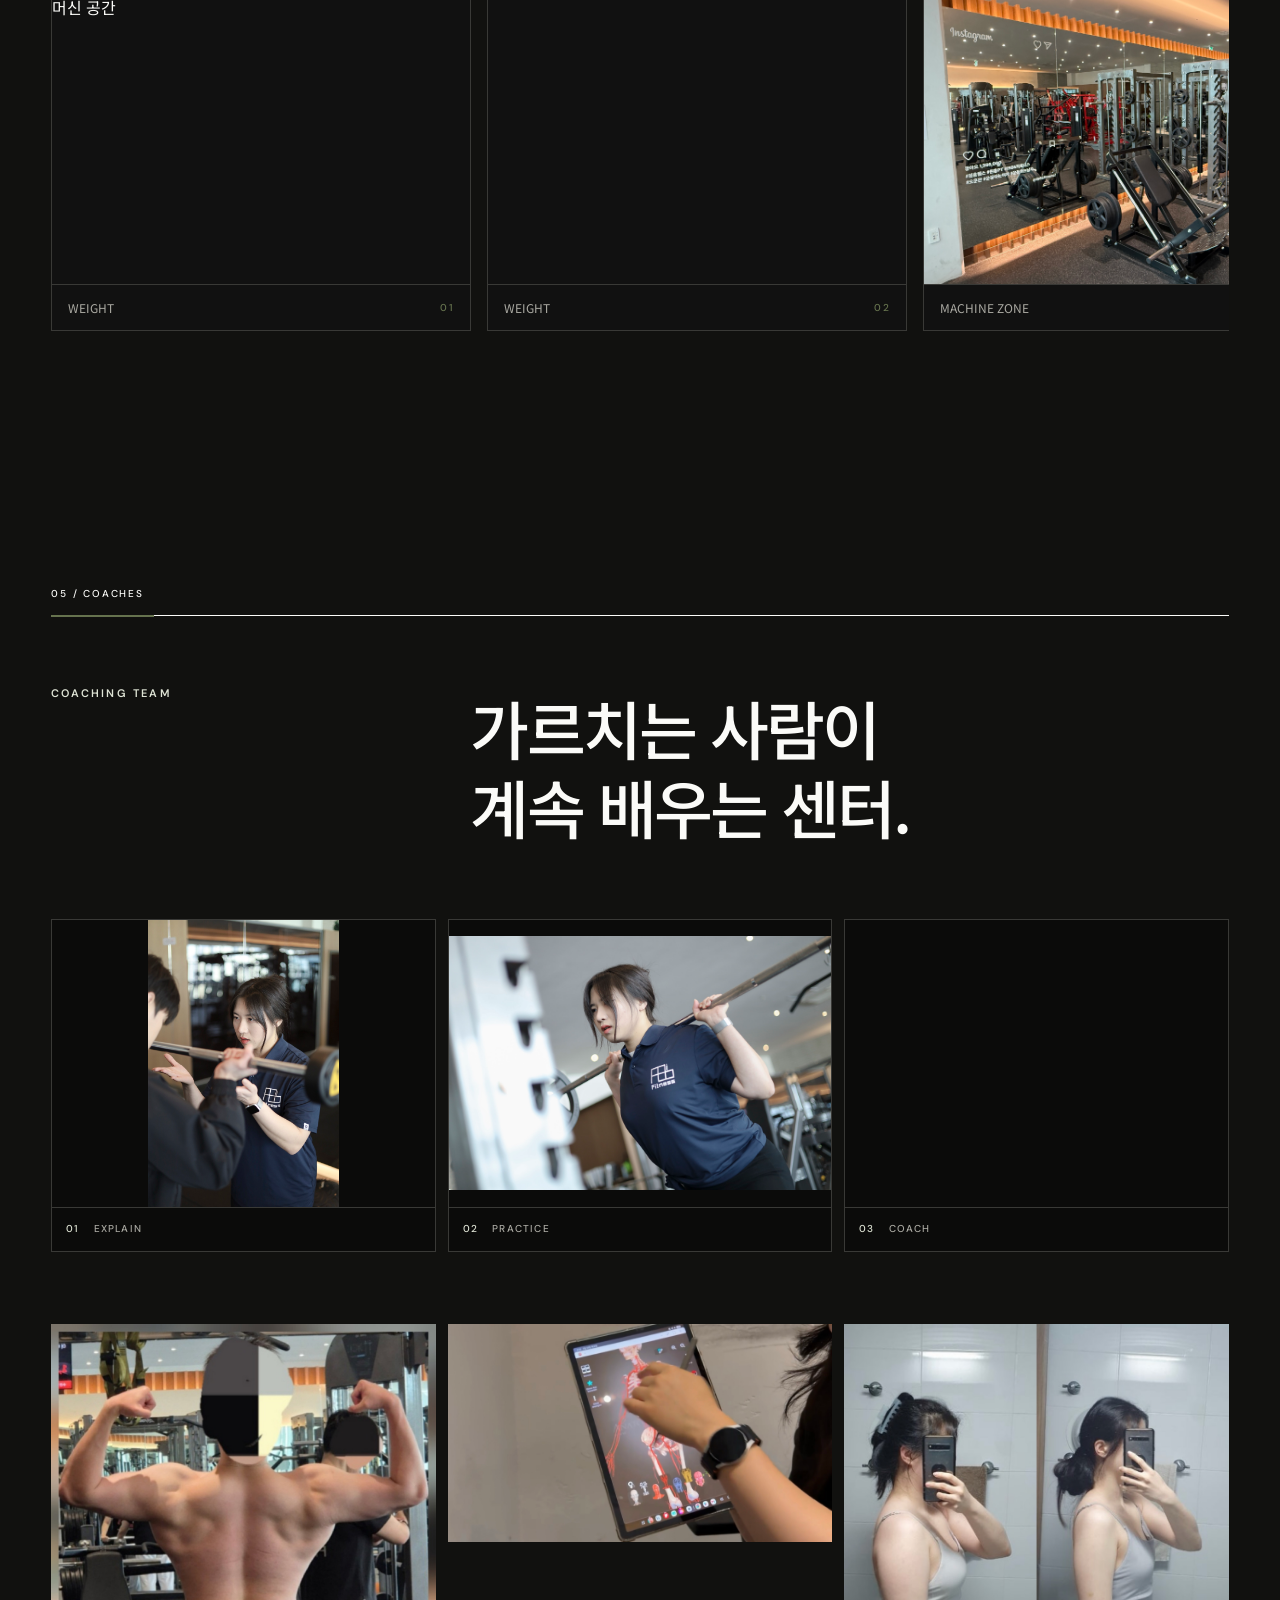
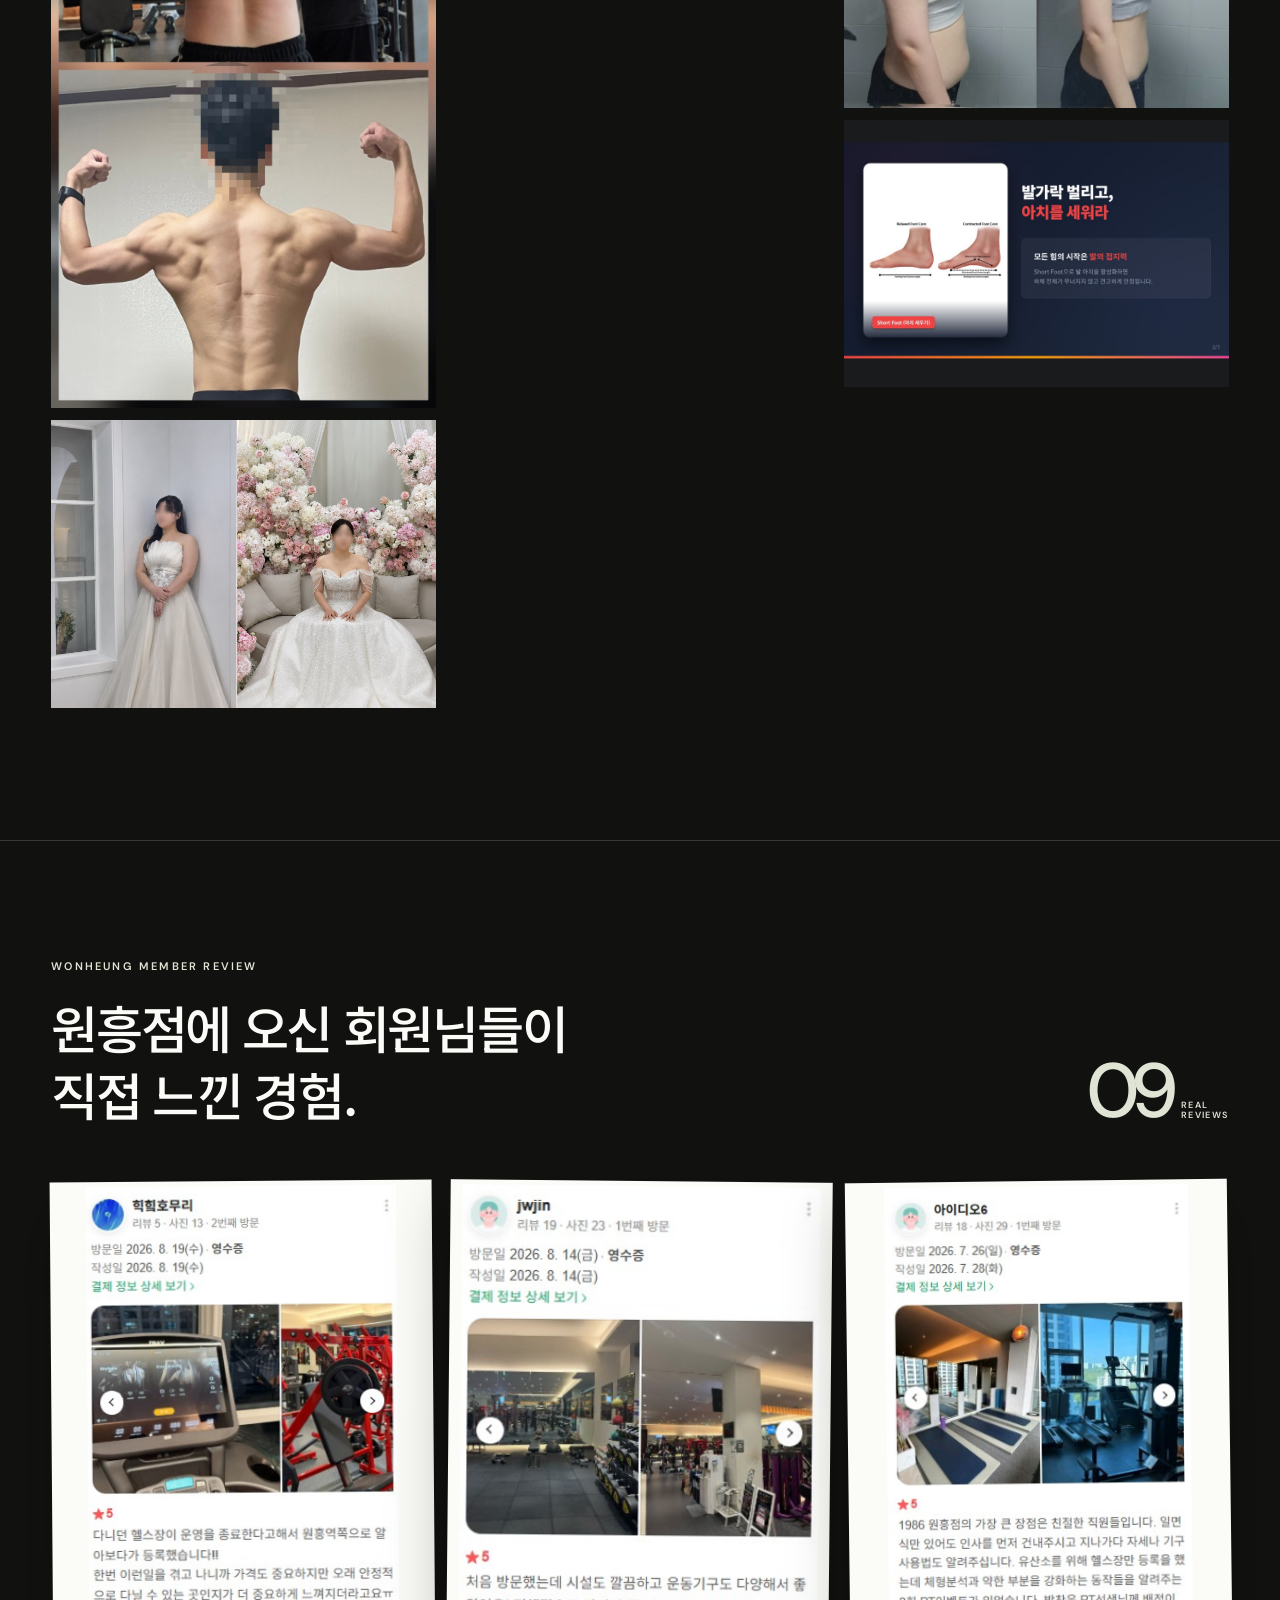
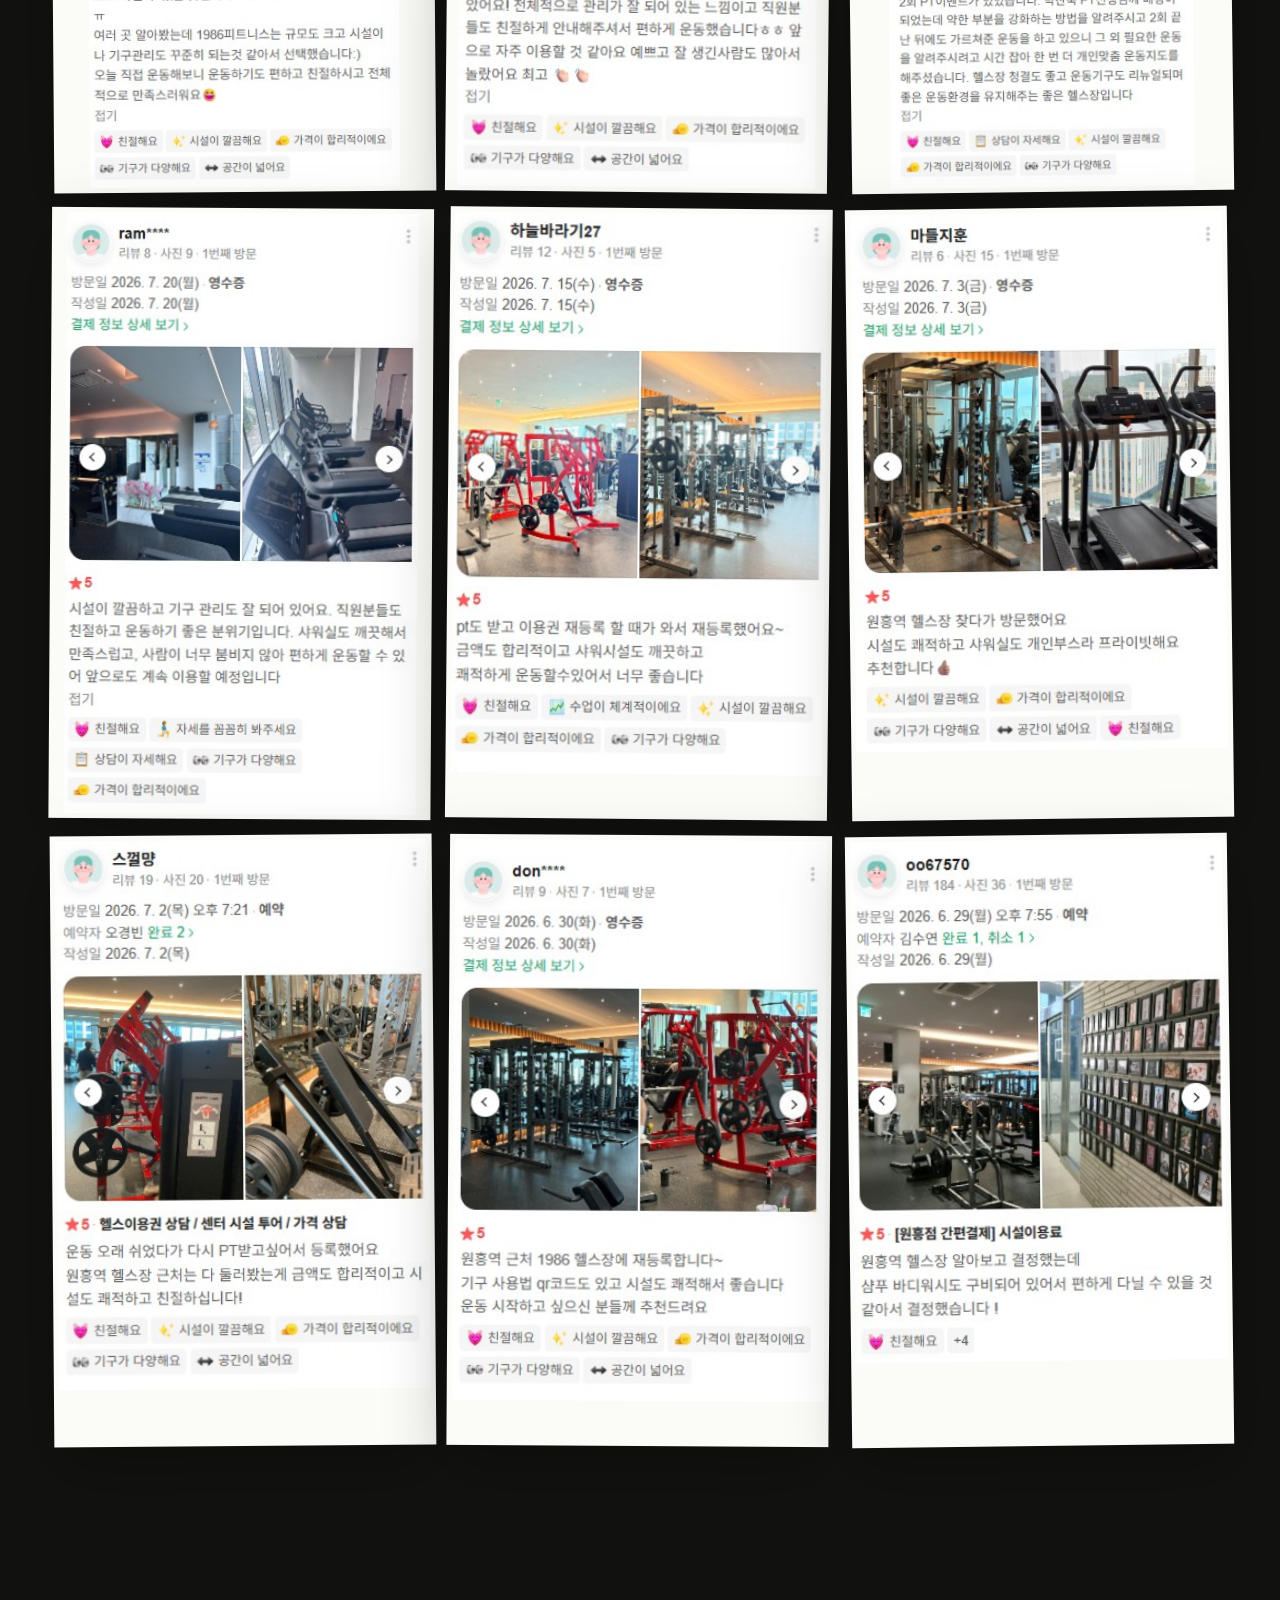
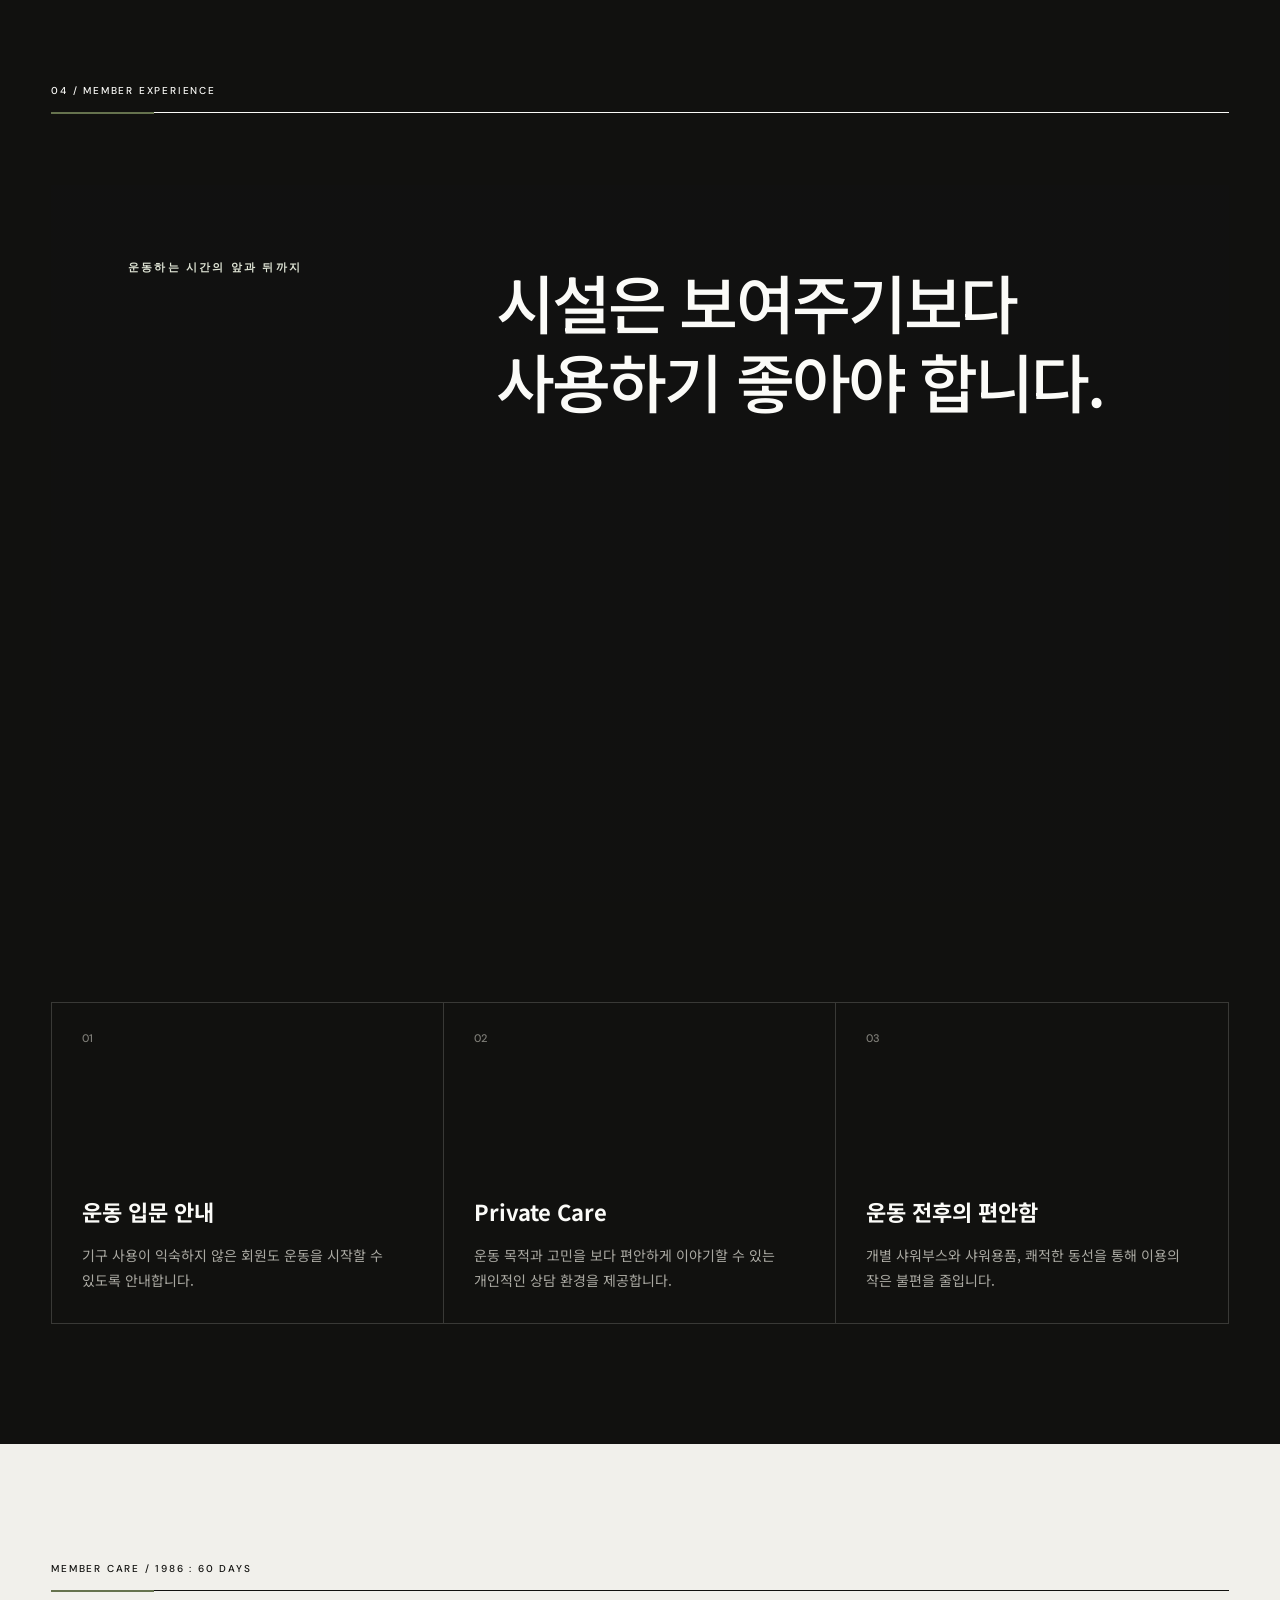
==== commit f118c695: "Show payment guide on desktop" ====
--- a/index.html
+++ b/index.html
@@ -28,7 +28,7 @@
   <meta name="theme-color" content="#11110f">
   <link rel="shortcut icon" href="https://wonheung-landing.pages.dev/favicon.svg" type="image/svg+xml">
   <title>1986피트니스 원흥점 | 원흥역 헬스장·PT</title>
-  <link rel="stylesheet" href="styles.css?v=46">
+  <link rel="stylesheet" href="styles.css?v=48">
   <script type="application/ld+json">{
   "@context": "https://schema.org",
   "@graph": [
@@ -714,6 +714,7 @@
     <p class="copyright">© 1986 FITNESS WONHEUNG</p>
   </footer>
 
+  <button class="desktop-payment-fab" type="button" data-payment-open data-event="membership_payment_open"><span>MEMBERSHIP</span>회원권 결제 <i aria-hidden="true">↗</i></button>
   <div class="mobile-sticky-cta" aria-label="빠른 메뉴"><a data-consult data-event="visit_consultation" href="https://m.booking.naver.com/booking/12/bizes/603554/items/4925065">방문상담</a><a data-talk data-event="talk_consultation" href="http://talk.naver.com/W40TZM">톡톡문의</a><button type="button" data-payment-open data-event="membership_payment_open">회원권결제</button></div>
 
   <dialog class="payment-dialog" data-payment-dialog aria-labelledby="payment-dialog-title">
--- a/styles.css
+++ b/styles.css
@@ -395,6 +395,11 @@
 .coach-media figcaption { display:flex; align-items:center; gap:14px; padding:0 14px; color:#aaa9a2; border-top:1px solid var(--dark-line); font:500 10px/1 "DM Sans",sans-serif; letter-spacing:.1em; }
 .coach-media figcaption span { color:var(--accent-soft); }
 .mobile-sticky-cta { padding:0; }
+.desktop-payment-fab { position:fixed; z-index:119; right:24px; bottom:24px; min-width:184px; min-height:62px; padding:10px 18px; display:grid; grid-template-columns:1fr auto; grid-template-rows:auto auto; column-gap:18px; align-items:center; color:var(--white); background:rgba(17,17,15,.94); border:1px solid rgba(255,255,255,.2); box-shadow:0 16px 44px rgba(0,0,0,.24); backdrop-filter:blur(12px); cursor:pointer; text-align:left; transition:transform .2s ease,background .2s ease,border-color .2s ease; }
+.desktop-payment-fab span { grid-column:1; color:var(--accent-soft); font:600 8px/1 "DM Sans",sans-serif; letter-spacing:.15em; }
+.desktop-payment-fab i { grid-column:2; grid-row:1 / 3; font-size:18px; font-style:normal; transition:transform .2s ease; }
+.desktop-payment-fab:hover,.desktop-payment-fab:focus-visible { transform:translateY(-3px); background:var(--accent-deep); border-color:var(--accent-soft); }
+.desktop-payment-fab:hover i { transform:translate(3px,-3px); }
 .mobile-sticky-cta a,.mobile-sticky-cta button { flex:1; min-height:52px; display:flex; align-items:center; justify-content:center; color:inherit; font:inherit; background:transparent; border:0; cursor:pointer; }
 .mobile-sticky-cta > * + * { border-left:1px solid rgba(255,255,255,.35); }
 .mobile-sticky-cta a[aria-disabled="true"] { opacity:.6; cursor:not-allowed; }
@@ -425,7 +430,8 @@
 @keyframes payment-panel-in { from { opacity:0; transform:translateY(18px) scale(.985); } to { opacity:1; transform:none; } }
 
 @media (max-width:760px) {
-  .payment-dialog { width:100%; max-height:calc(100dvh - 12px); margin:auto 0 0; }
+  .desktop-payment-fab { display:none; }
+  .payment-dialog { width:100%; max-width:none; max-height:calc(100dvh - 12px); margin:auto 0 0; }
   .payment-dialog-panel { padding:30px 20px calc(22px + env(safe-area-inset-bottom)); border-radius:20px 20px 0 0; }
 }
 [data-event] { touch-action:manipulation; }
